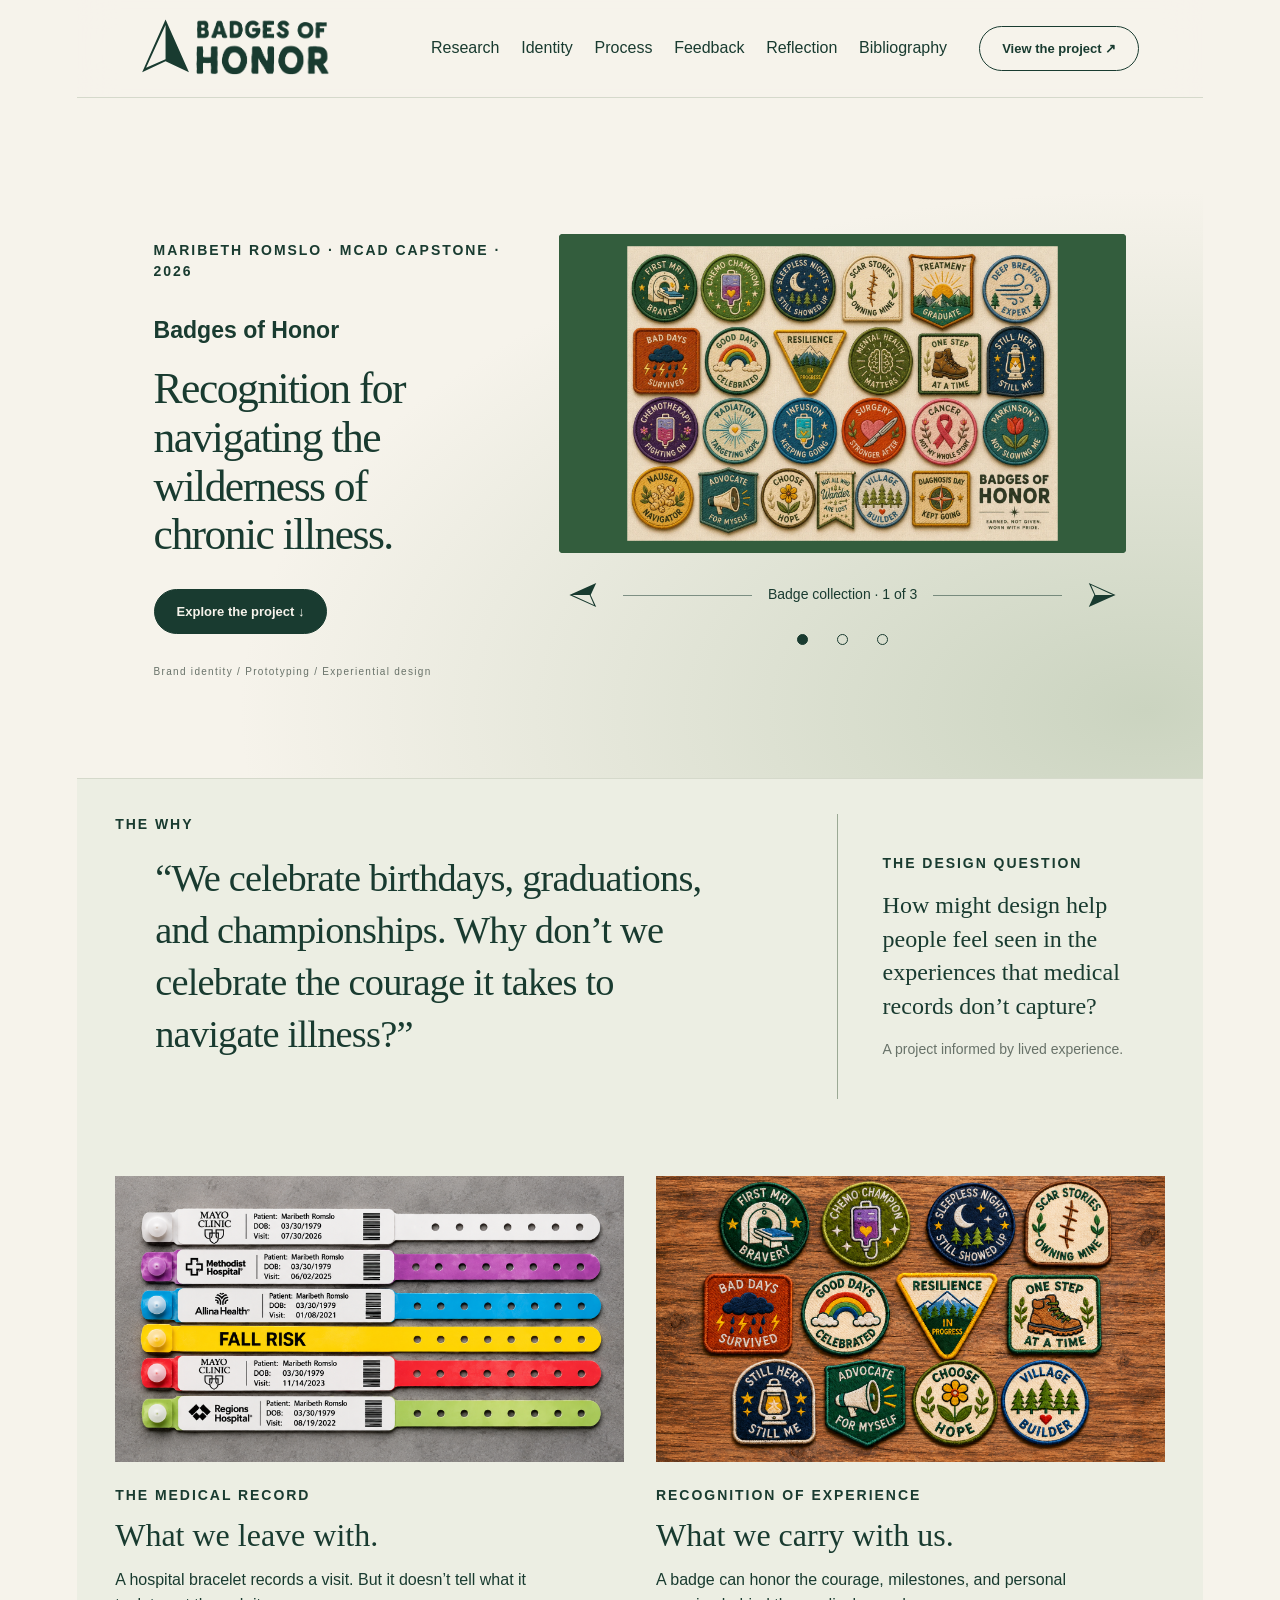
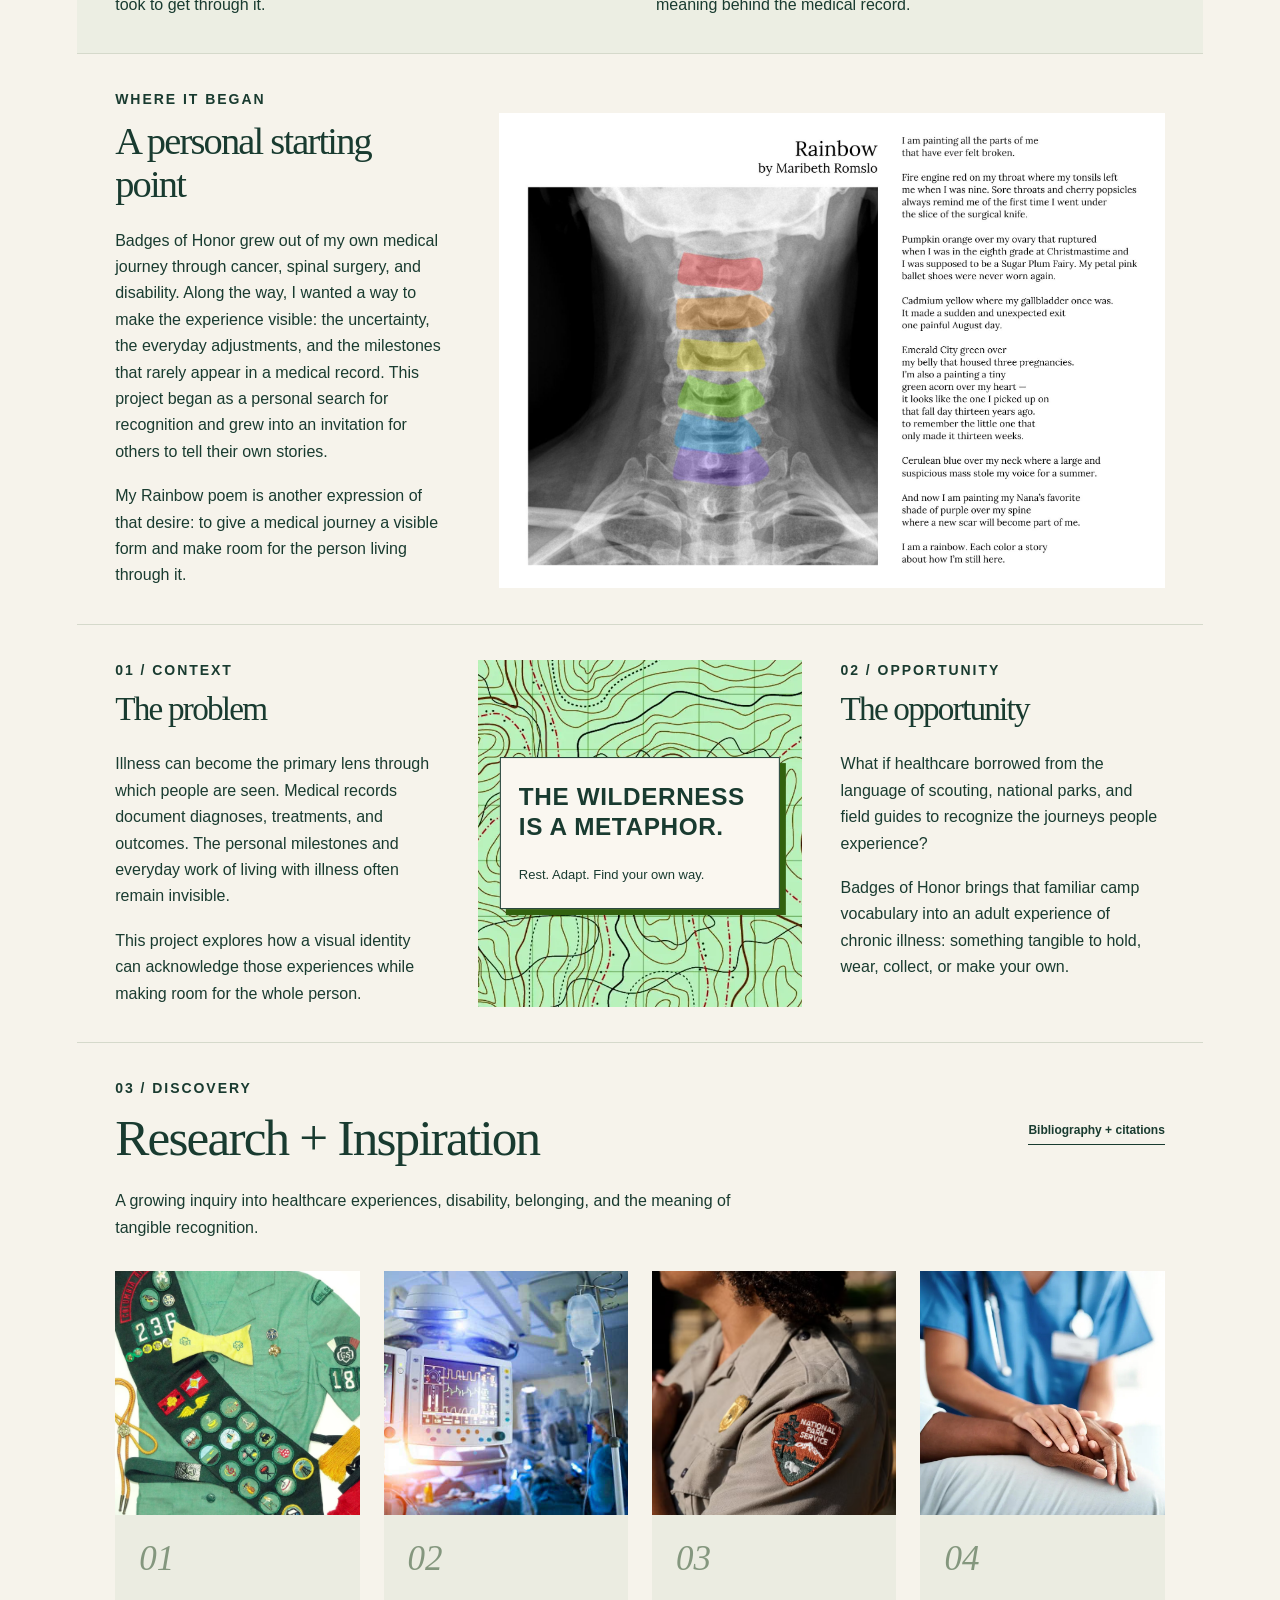
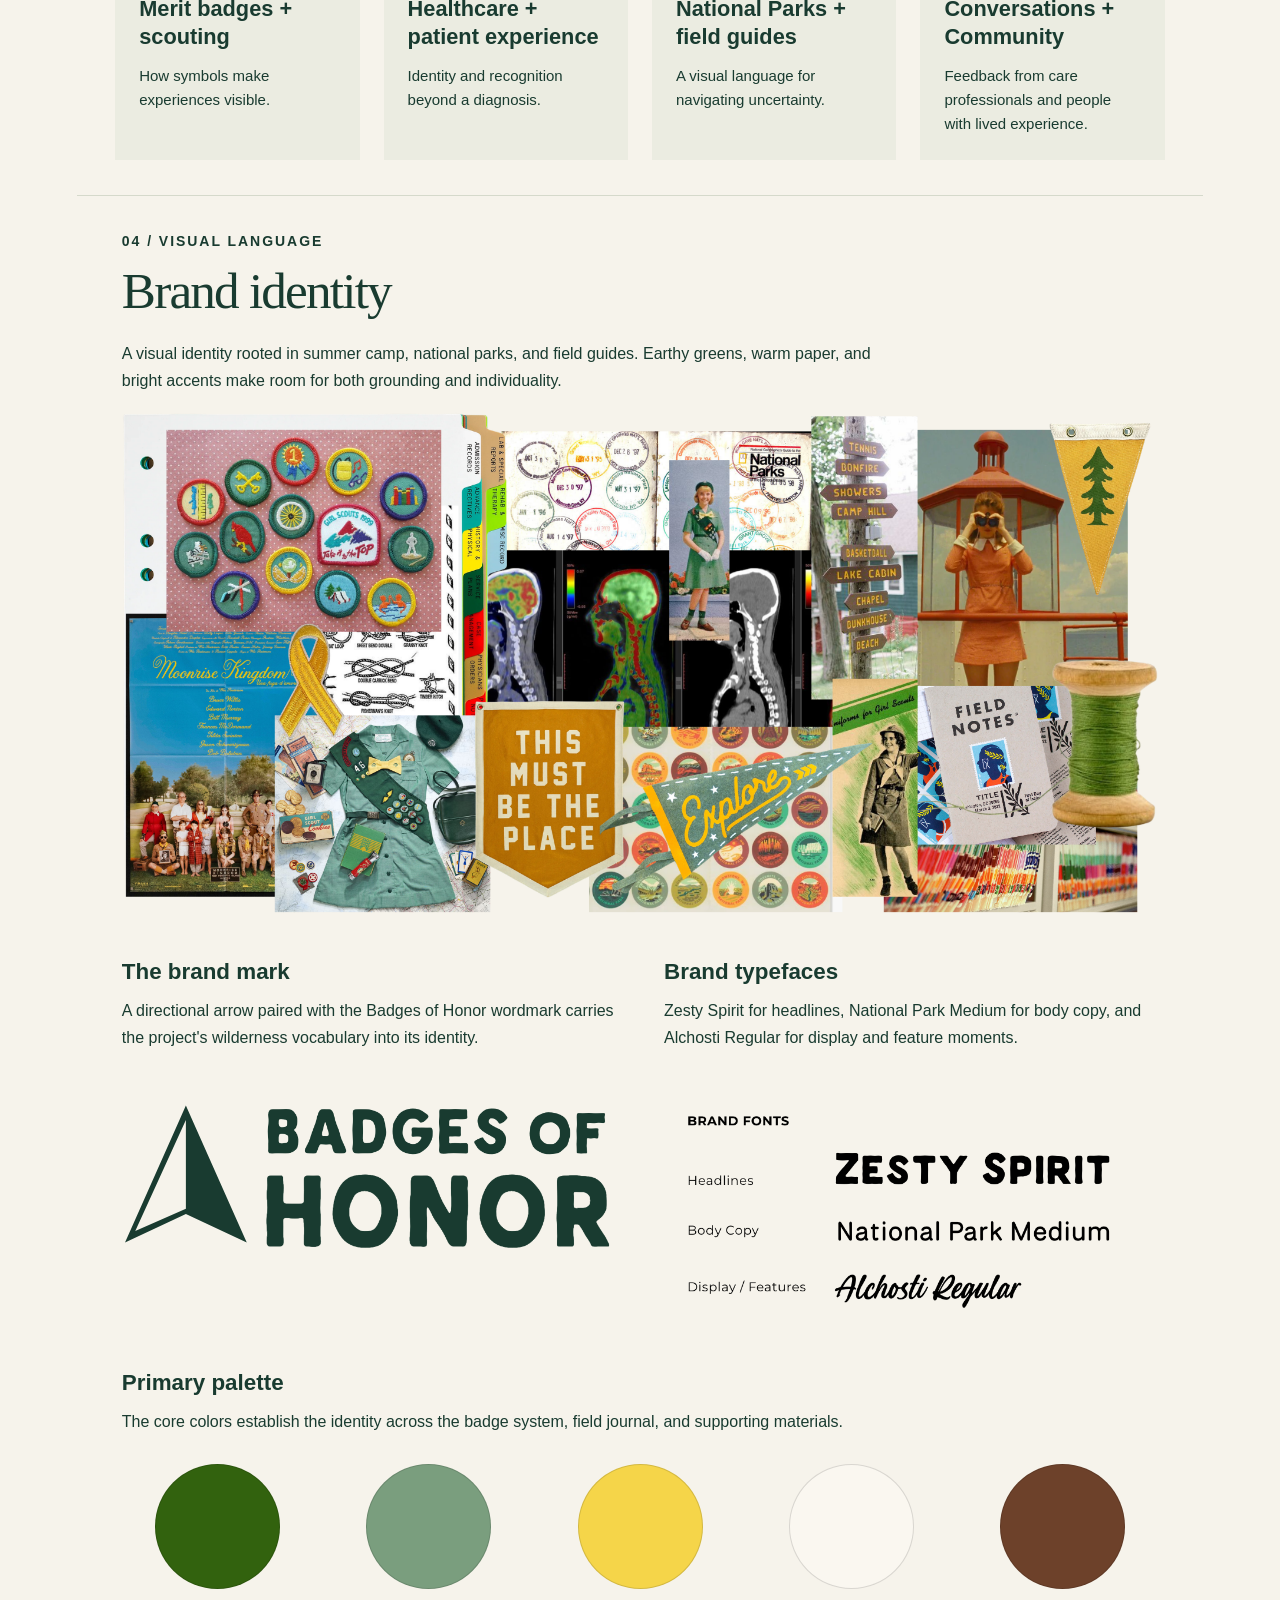
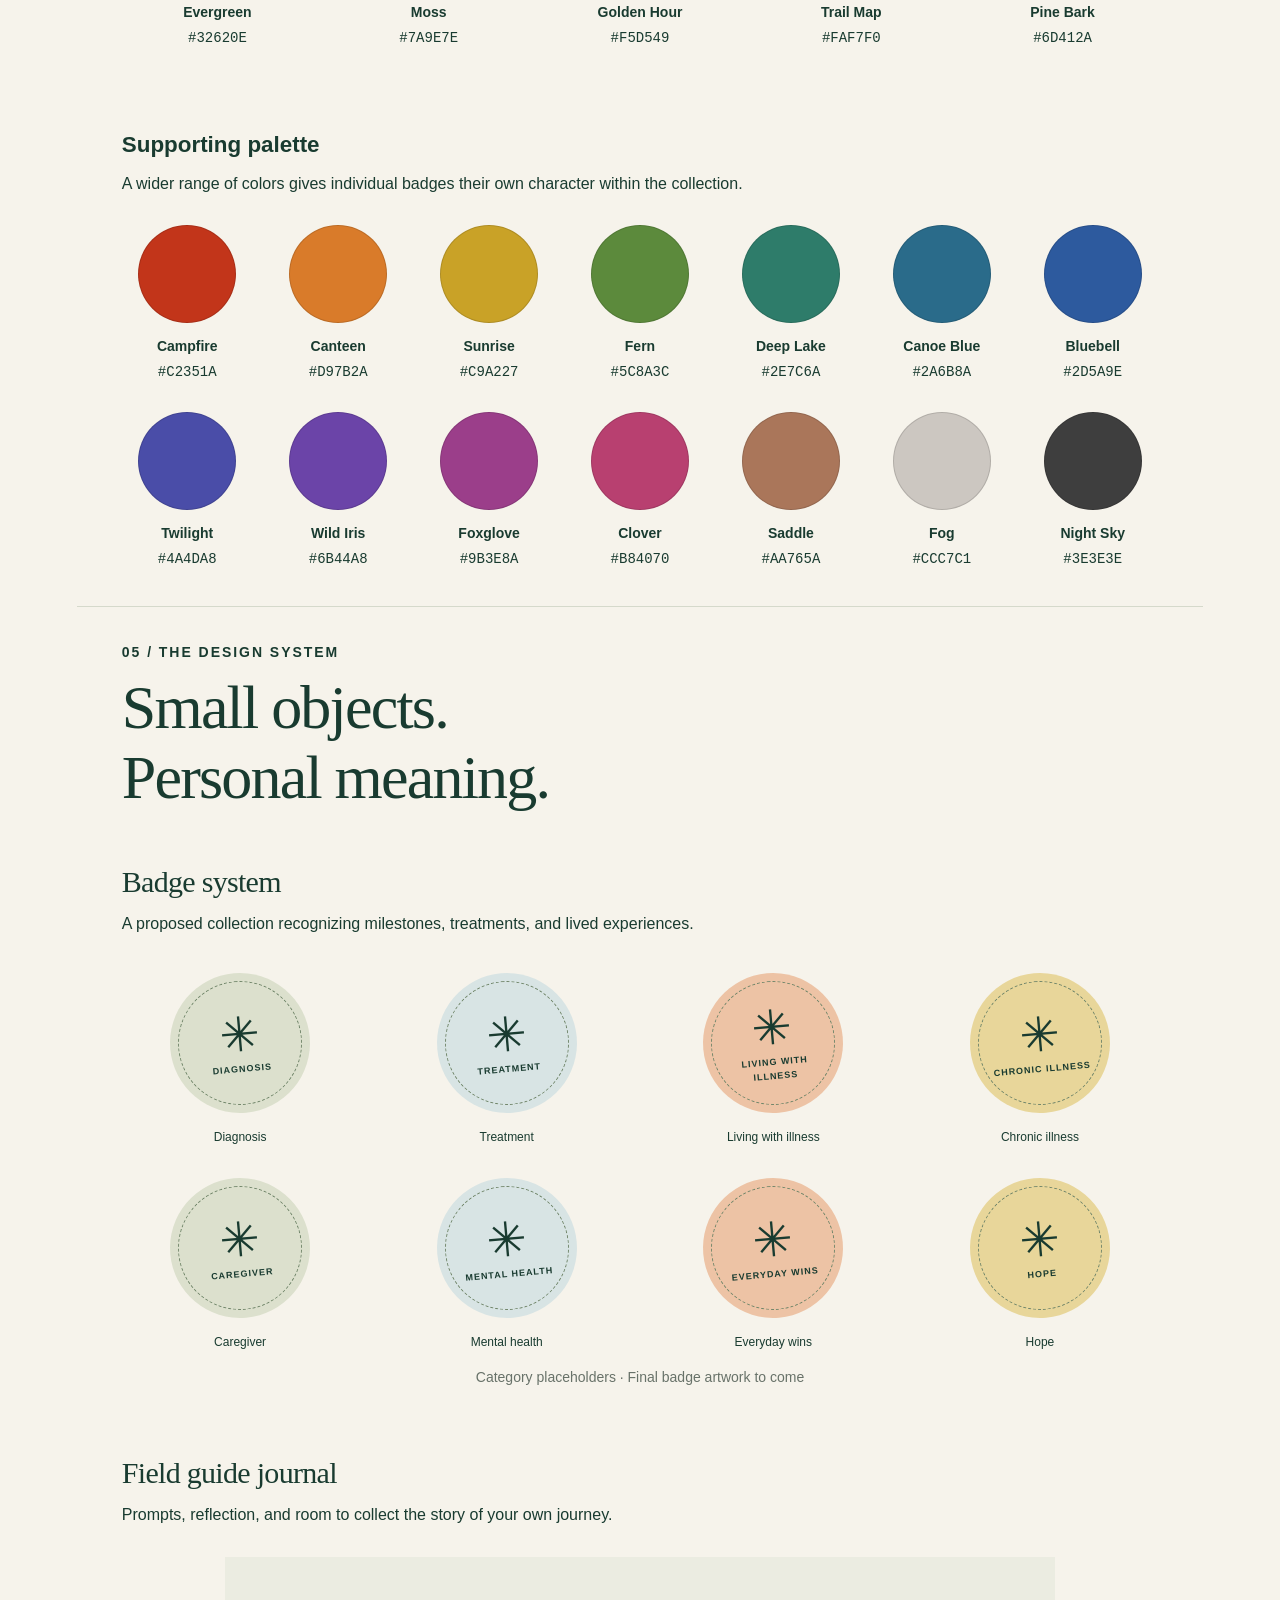
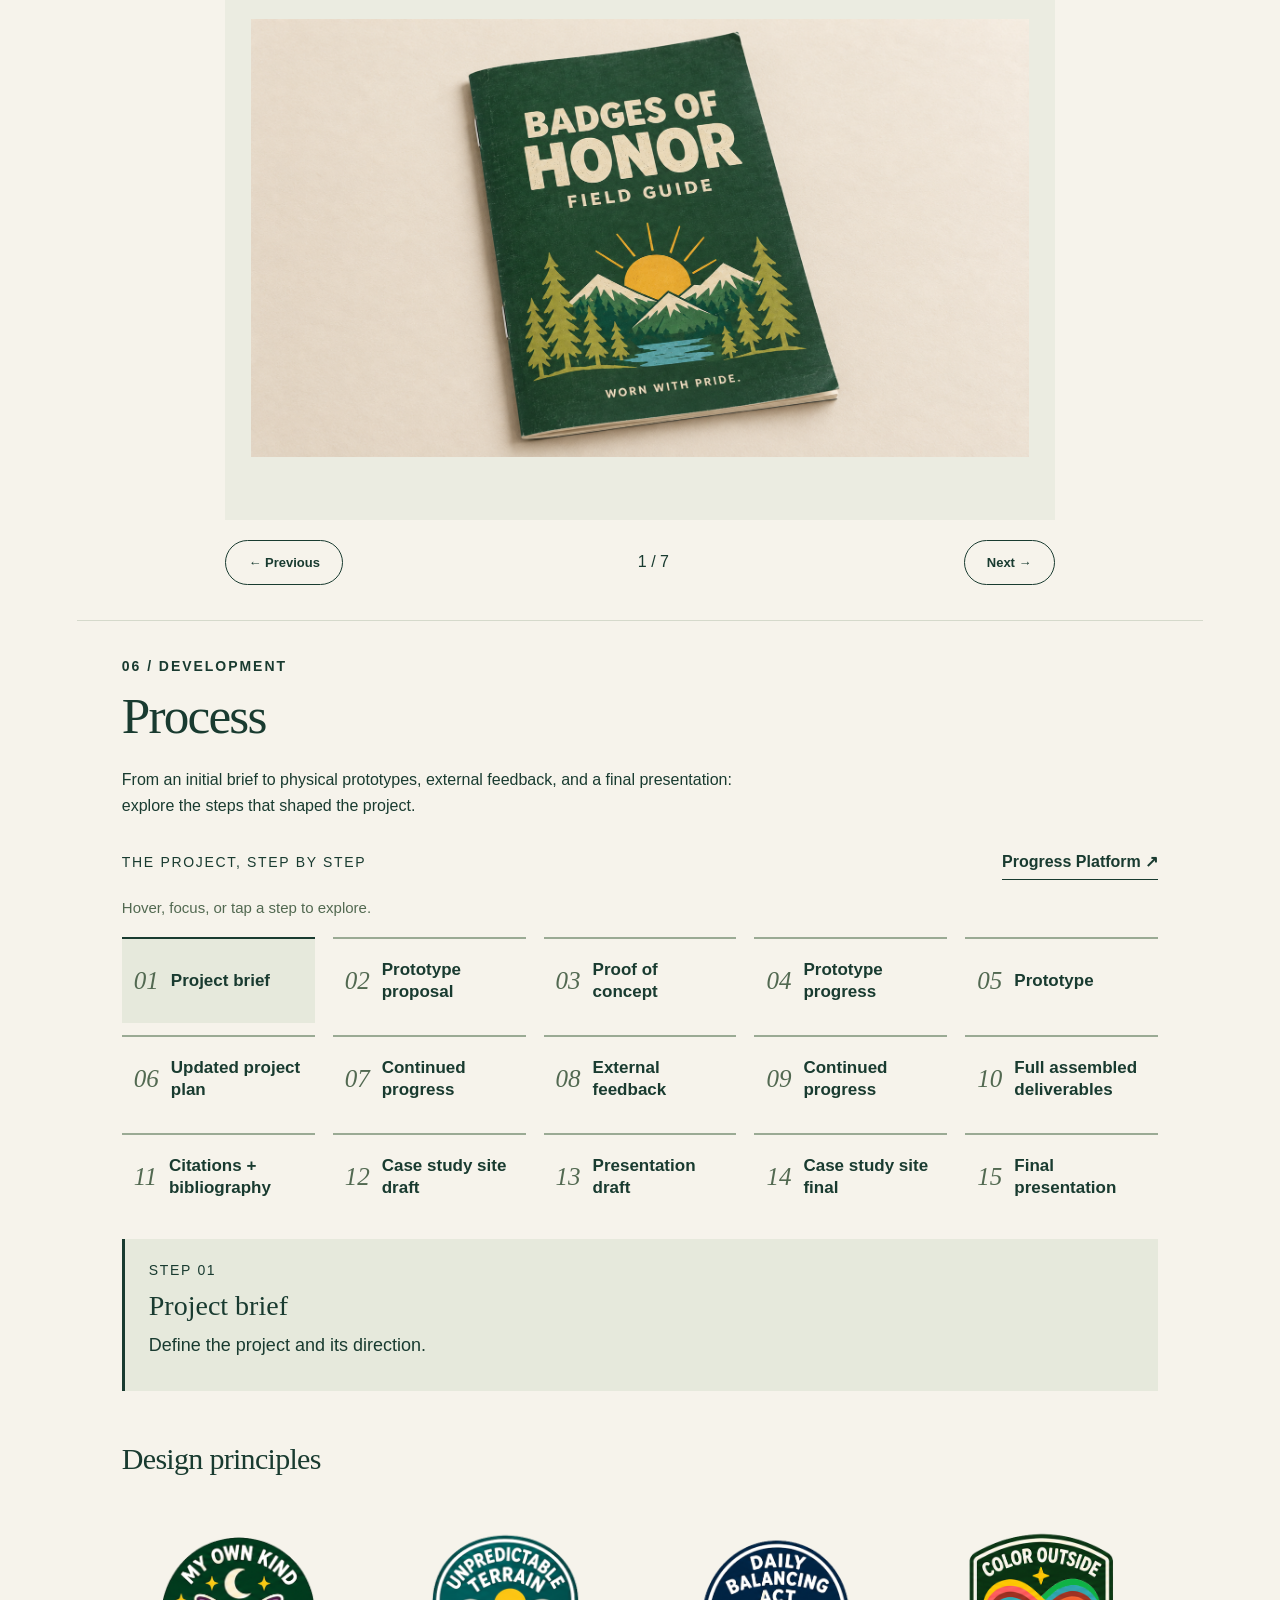
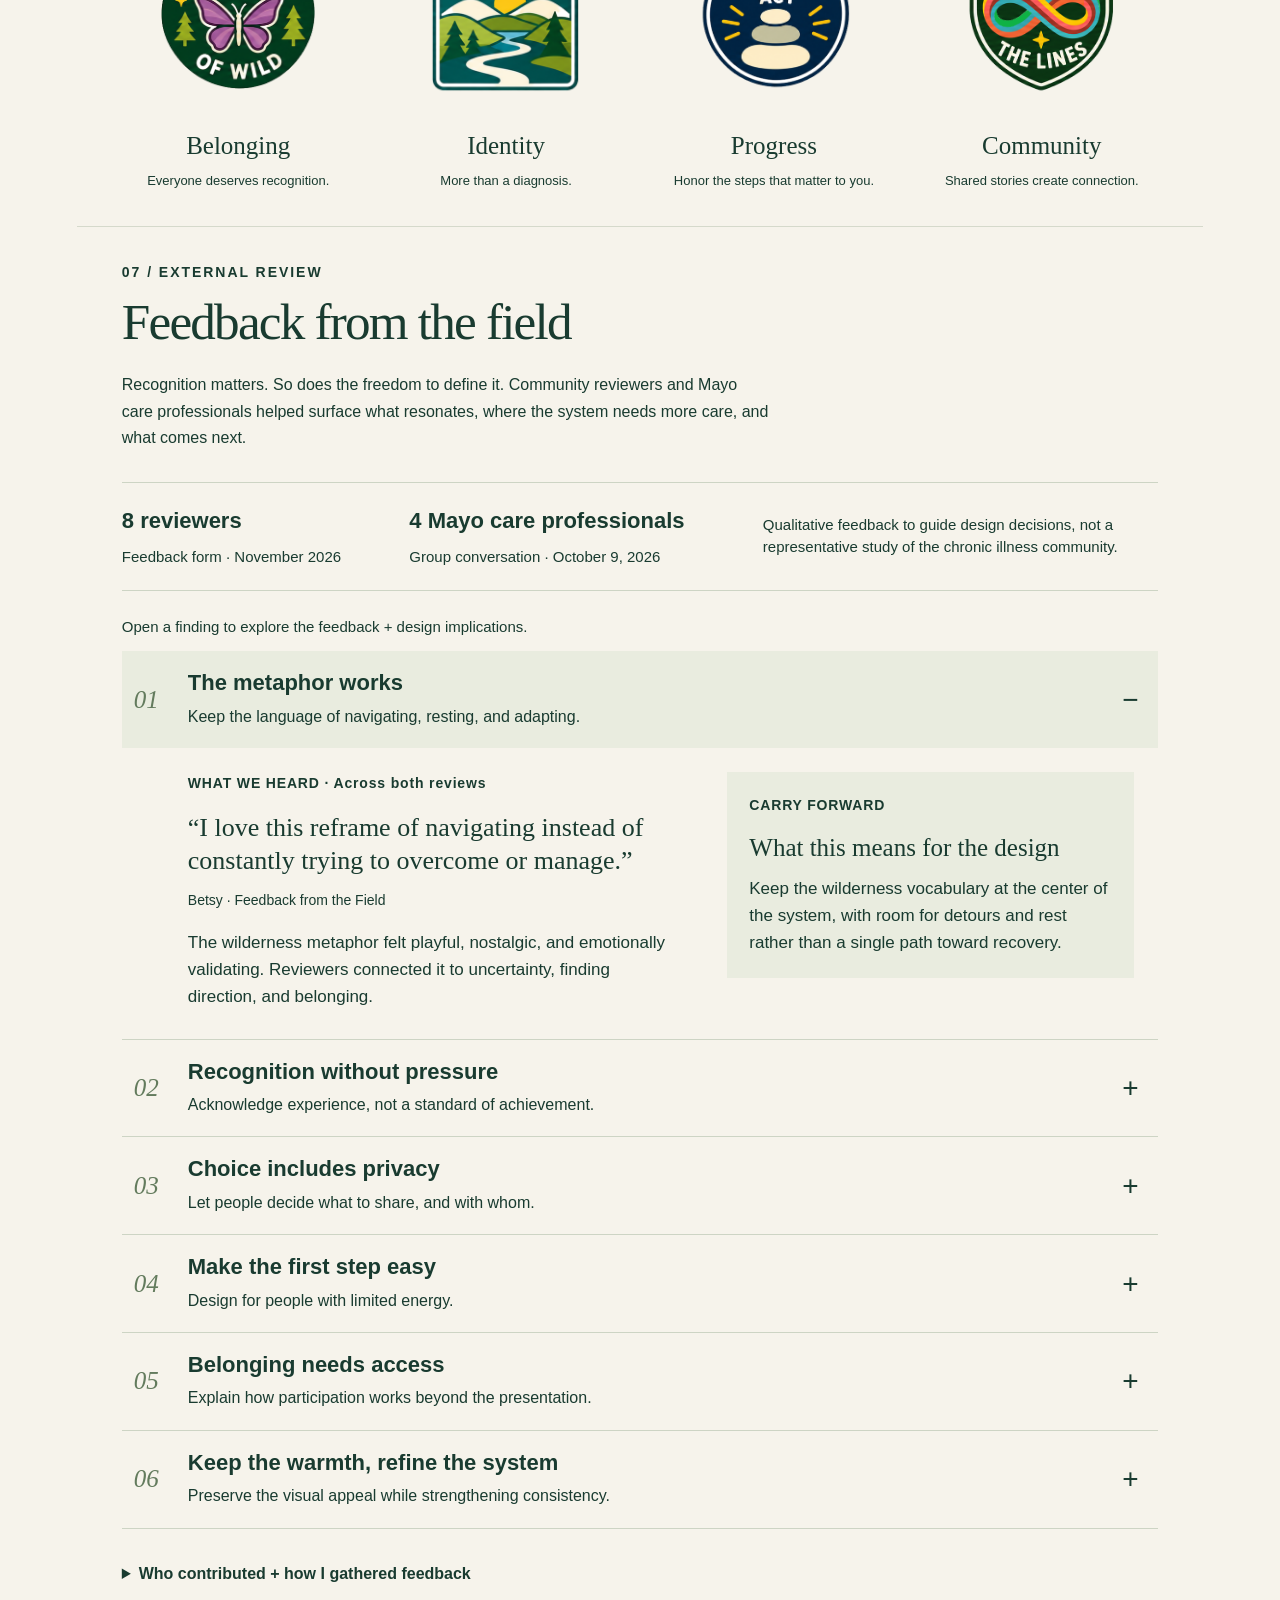
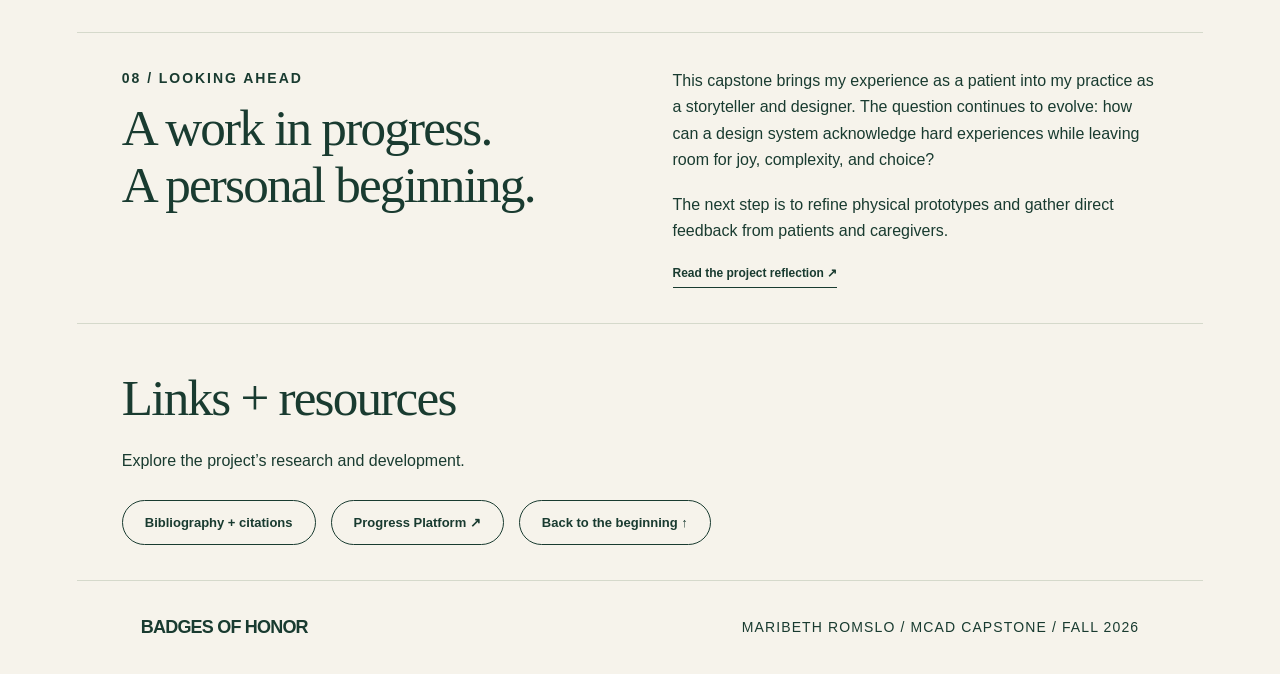
==== index.html @ 856f8402 "Add files via upload" ====
<!doctype html>
<html lang="en">
  <head>
    <meta charset="utf-8" />
    <meta name="viewport" content="width=device-width,initial-scale=1" />
    <meta
      name="description"
      content="Badges of Honor: a graphic design capstone by Maribeth Romslo exploring recognition, identity, and belonging through chronic illness."
    />
    <title>Badges of Honor · Maribeth Romslo</title>
    <link rel="stylesheet" href="style.css" />
  <style>

.context-triptych { display:grid; grid-template-columns:repeat(3,minmax(0,1fr)); align-items:start; gap:32px; }
.context-triptych > div { min-width:0; }
.context-triptych h2 { font-size:clamp(28px,2.6vw,42px); line-height:1.1; margin-bottom:24px; }
.context-triptych > div > p:not(.eyebrow) { font-size:16px; line-height:1.65; }
.context-triptych .landscape.map-panel { width:100%; min-height:430px; height:100%; box-sizing:border-box; padding:22px; }
.context-triptych .map-panel-label { padding:24px 18px; }
.context-triptych .map-panel-label > span { font-size:clamp(20px,1.9vw,28px); line-height:1.2; }
@media(max-width:650px) { .context-triptych { grid-template-columns:1fr; gap:32px; } .context-triptych .landscape.map-panel { min-height:330px; } }
</style>
<style>
/* Align this row with the comparison panels above. */
.why,
.section.context-triptych {
  box-sizing: border-box;
  width: 100%;
  max-width: none;
  margin-inline: 0;
  padding-inline: max(3vw, 24px);
}
.section.context-triptych { gap: clamp(28px, 3vw, 60px); }
@media (max-width: 650px) {
  .why, .section.context-triptych { padding-inline: 24px; }
}
</style>
<style>

/* Let the text columns determine the height of the map. */
@media (min-width: 651px) {
  .section.context-triptych { align-items: stretch; }
  .section.context-triptych .landscape.map-panel {
    min-height: 0;
    height: auto;
    align-self: stretch;
    position: relative;
    padding: 0;
  }
  .section.context-triptych .map-panel-label {
    position: absolute;
    top: 50%;
    left: 50%;
    transform: translate(-50%, -50%);
    width: calc(100% - 44px);
    max-width: 340px;
    margin: 0;
  }
}
</style>
<style>

/* Research aligns with the full-width context row inside the site margins. */
.section#research {
  box-sizing: border-box;
  width: 100%;
  max-width: none;
  margin-inline: 0;
  padding-inline: max(3vw, 24px);
}
#research .intro { max-width: 70ch; }
#research .research-grid { grid-template-columns: repeat(4,minmax(0,1fr)); gap: 24px; }
#research .research-grid article { padding: 0; min-width: 0; overflow: hidden; }
#research .research-image { display: block; width: 100%; height: auto; aspect-ratio: 1; object-fit: cover; }
#research .research-card-copy { padding: 24px; }
#research .research-card-copy h3 { font-size: clamp(19px,1.7vw,25px); line-height: 1.25; margin: 16px 0 14px; }
#research .research-card-copy p { font-size: 15px; line-height: 1.6; }
@media(max-width:950px) { #research .research-grid { grid-template-columns: repeat(2,minmax(0,1fr)); } }
@media(max-width:650px) { .section#research { padding-inline: 24px; } }
@media(max-width:480px) { #research .research-grid { grid-template-columns: 1fr; } }
</style>
<style>

/* Individual badge artwork replaces the four numbered circles. */
.principle-grid .principle-badge {
  display: block;
  width: clamp(110px, 12vw, 180px);
  height: 190px;
  max-width: 100%;
  margin: 0 auto 24px;
  object-fit: contain;
  border: 0;
  border-radius: 0;
}
@media (max-width: 650px) {
  .principle-grid .principle-badge { width: 130px; height: 150px; }
}
</style>
<style>

/* Brand identity: moodboard, wordmark and fonts, then unchanged palettes. */
#identity .identity-moodboard { margin: 36px 0 48px; }
#identity .identity-moodboard img { display:block; width:100%; height:auto; }
#identity .identity-mark-type-row { display:grid; grid-template-columns:minmax(0,1fr) minmax(0,1fr); gap:48px; align-items:start; margin-bottom:48px; }
#identity .identity-mark-column { display:flex; flex-direction:column; gap:24px; align-items:stretch; margin:0; }
#identity .identity-logo-panel { background:transparent; border:0; outline:0; box-shadow:none; padding:24px 0; }
#identity .identity-logo { border:0; outline:0; }
#identity .brand-type-section { margin:0; padding:0; }
#identity .brand-type-board { background:transparent; border:0; padding:0; margin:24px 0 0; }
#identity .brand-type-board img { display:block; width:100%; height:auto; mix-blend-mode:multiply; }
@media(max-width:750px) { #identity .identity-mark-type-row { grid-template-columns:1fr; gap:36px; } }
</style>
<style>

/* Tighter identity spacing, including the artwork's transparent margins. */
#identity > .intro { margin-bottom: 18px; }
#identity .identity-moodboard {
  position: relative;
  overflow: hidden;
  aspect-ratio: 1758 / 850;
  margin: 18px 0 28px;
}
#identity .identity-moodboard img {
  position: absolute;
  width: 109.215017%;
  max-width: none;
  height: auto;
  left: -4.83504%;
  top: -14.82353%;
}
#identity .brand-type-section { border:0; border-top:0; padding-top:0; }
#identity .brand-type-section::before { display:none; }
.eyebrow { font-size:14px !important; line-height:1.5; letter-spacing:.14em; }
.tiny, .small, .caption, figcaption, .hero-meta, .hero-note {
  font-size:14px;
  line-height:1.5;
}
.why-comparison figcaption .eyebrow { font-size:14px !important; }
.brand-palette code { font-size:14px; }
@media(max-width:650px) {
  .eyebrow { font-size:13px !important; }
  .tiny, .small, .caption, figcaption, .hero-meta, .hero-note { font-size:13px; }
  #identity .identity-moodboard { margin:16px 0 24px; }
}
</style>
<style>
#identity .brand-palette-section { border:0; border-top:0; }
#identity .identity-moodboard { margin-bottom:44px; }
.journal-flip-gallery { margin-top:28px; }
.journal-pages { background:#ebece1; padding:clamp(12px,2vw,28px); }
.journal-page { margin:0; }
.journal-page[hidden] { display:none; }
.journal-page img { display:block; width:100%; height:clamp(280px,50vw,680px); object-fit:contain; }
.journal-page figcaption { text-align:center; margin-top:16px; font-size:16px; }
.journal-page-controls { display:flex; align-items:center; justify-content:space-between; gap:16px; margin-top:20px; }
.journal-status { font-size:16px; }
</style>
<style>
/* Reduce the gap between the identity row and the palettes. */
#identity .identity-mark-type-row { margin-bottom:20px; }
#identity .identity-mark-type-row + .brand-palette-section { margin-top:0; padding-top:0; }
/* Inside front cover on the left, ownership page on the right. */
.journal-opening-spread {
  display:grid;
  grid-template-columns:repeat(2,minmax(0,1fr));
  width:min(100%,900px);
  margin-inline:auto;
  align-items:stretch;
  box-shadow:0 5px 18px #193b3020;
}
.journal-inside-cover { background:#193b30; box-shadow:inset -8px 0 14px #00000018; }
.journal-page .journal-opening-spread > img { width:100%; height:auto; max-height:680px; object-fit:contain; background:#faf7f0; }
@media(max-width:650px) {
 .journal-page .journal-opening-spread > img { max-height:none; }
}
</style>
<style>
footer { display:flex; justify-content:space-between; align-items:center; gap:24px; font-size:15px; }
footer .brand { font-size:18px; }
footer > p { margin:0 0 0 auto; text-align:right; font-size:14px; line-height:1.6; letter-spacing:.08em; }
@media(max-width:650px) { footer { flex-wrap:wrap; } footer > p { font-size:13px; } }
</style>
<style>
#section-01 { scroll-margin-top:120px; }
.project-origin { max-width:none; width:100%; padding-inline:max(3vw,24px); display:grid; grid-template-columns:1fr 1fr; gap:48px; align-items:start; }
.project-origin h2 { font-size:clamp(30px,3vw,46px); }
.rainbow-poem h3 { margin-bottom:16px; }
.rainbow-graphic-placeholder { padding:48px 24px; margin-top:24px; border:1px dashed #7a9e7e; color:#687269; text-align:center; font-size:16px; }
.process-principles { margin-top:48px; }
.process-principles .subhead { margin-bottom:28px; }
@media(max-width:750px) { .project-origin { grid-template-columns:1fr; gap:28px; } }
</style>
<style>.rainbow-poem-graphic { display:block; width:100%; height:auto; margin-top:24px; }</style>
<style>
/* Rainbow poem spans the full origin section. */
.section.project-origin { display:block; }
.project-origin > div:first-child { max-width:80ch; margin-bottom:28px; }
.project-origin .rainbow-poem { width:100%; }
.project-origin .rainbow-poem > p { max-width:80ch; }
.project-origin .rainbow-poem-graphic { width:100%; max-width:none; height:auto; display:block; margin-top:24px; }
</style>
<style>
/* Origin: one-third copy and two-thirds poem graphic. */
.section.project-origin {
  display:grid;
  grid-template-columns:minmax(0,1fr) minmax(0,2fr);
  gap:clamp(28px,4vw,64px);
  align-items:start;
}
.project-origin > div:first-child { max-width:none; margin-bottom:0; }
.project-origin .rainbow-poem { min-width:0; }
.project-origin .rainbow-poem-graphic { width:100%; height:auto; }
@media(max-width:750px) {
  .section.project-origin { grid-template-columns:1fr; }
}
</style>
<style>
/* Halve vertical breathing room around section dividers. */
main > .section { padding-top:35px; padding-bottom:35px; }
main > .why { padding-top:35px; padding-bottom:35px; }
@media(max-width:950px) {
 main > .section { padding-top:27.5px; padding-bottom:27.5px; }
}
@media(max-width:650px) {
 main > .section { padding-top:21.5px; padding-bottom:21.5px; }
 main > .why { padding-top:20px; padding-bottom:20px; }
}
</style>
<style>
/* Field journal gallery at 80% of its previous size. */
.journal-flip-gallery { width:80%; margin-left:auto; margin-right:auto; }
.journal-page img { height:clamp(224px,40vw,544px); }
.journal-opening-spread { max-width:720px; }
.journal-page .journal-opening-spread > img { max-height:544px; }
@media(max-width:650px) {
 .journal-page .journal-opening-spread > img { max-height:none; }
}
</style>
<style>
/* Compact process overview with one stable detail panel. */
.timeline-key { display:flex; justify-content:space-between; align-items:baseline; flex-wrap:wrap; gap:12px 24px; margin:24px 0 16px; }
.timeline-key > p { font-size:14px; letter-spacing:.12em; margin:0; }
.timeline-key a { font-size:16px; }
.compact-process { margin-bottom:40px; }
.timeline-help { font-size:15px; margin:0 0 16px; color:#526951; }
.development-timeline { display:grid; grid-template-columns:repeat(5,minmax(0,1fr)); gap:12px 18px; list-style:none; padding:0; margin:0 0 20px; }
.development-timeline li { min-width:0; }
.timeline-step { display:flex; align-items:center; gap:12px; width:100%; min-height:86px; padding:14px 12px; text-align:left; border:0; border-top:2px solid #9aaa94; background:transparent; color:#193b30; font:inherit; cursor:pointer; border-radius:0; }
.timeline-step:hover,.timeline-step[aria-pressed="true"] { background:#e6e9dc; border-top-color:#193b30; }
.timeline-step:focus-visible { outline:2px solid #193b30; outline-offset:3px; }
.step-number { flex-shrink:0; font:italic 25px Georgia,serif; color:#526951; }
.step-title { font-size:17px; line-height:1.3; font-weight:bold; }
.process-step-detail { padding:20px 24px; background:#e6e9dc; border-left:3px solid #193b30; min-height:152px; box-sizing:border-box; }
.process-step-detail .detail-kicker { font-size:14px; letter-spacing:.12em; margin:0 0 8px; }
.process-step-detail h3 { font:normal 28px/1.15 Georgia,serif; margin:0 0 10px; }
.process-step-detail .detail-copy { font-size:18px; line-height:1.5; margin:0; max-width:85ch; }
@media(max-width:950px) { .development-timeline { grid-template-columns:repeat(3,minmax(0,1fr)); } }
@media(max-width:550px) {
 .development-timeline { grid-template-columns:repeat(2,minmax(0,1fr)); gap:8px 12px; }
 .timeline-step { min-height:78px; padding:10px 8px; gap:8px; }
 .step-title { font-size:15px; }
 .step-number { font-size:22px; }
 .process-step-detail { padding:18px; }
 .process-step-detail .detail-copy { font-size:17px; }
}
</style>
<style>
/* Feedback connects the evidence to practical design priorities. */
.feedback-context { display:grid; grid-template-columns:1fr 1.25fr 1.5fr; gap:24px; margin:24px 0; padding:20px 0; border-top:1px solid #cdd4c4; border-bottom:1px solid #cdd4c4; }
.feedback-context p { margin:0; }
.feedback-context strong { display:block; font-size:22px; }
.feedback-context span { display:block; font-size:15px; margin-top:6px; }
.feedback-context .feedback-scope { font-size:15px; line-height:1.5; align-self:center; }
.feedback-instruction { font-size:15px; margin:0 0 12px; }
.feedback-finding { border-bottom:1px solid #cdd4c4; }
.feedback-finding > summary { display:grid; grid-template-columns:36px 1fr 24px; align-items:center; gap:18px; padding:18px 12px; cursor:pointer; list-style:none; }
.feedback-finding > summary::-webkit-details-marker { display:none; }
.feedback-finding > summary:hover,.feedback-finding[open] > summary { background:#e9ecdf; }
.feedback-finding > summary:focus-visible,.feedback-reviewers > summary:focus-visible { outline:2px solid #193b30; outline-offset:3px; }
.finding-number { font:italic 25px Georgia,serif; color:#637b5d; }
.feedback-finding summary strong { font-size:22px; line-height:1.25; }
.finding-teaser { display:block; font-size:16px; margin-top:5px; }
.finding-toggle::before { content:'+'; font-size:28px; }
.feedback-finding[open] .finding-toggle::before { content:'−'; }
.finding-content { display:grid; grid-template-columns:1.2fr 1fr; gap:clamp(24px,4vw,64px); padding:24px 24px 28px 66px; }
.finding-content p { font-size:17px; line-height:1.6; }
.finding-content .finding-label { font-size:14px; font-weight:bold; letter-spacing:.06em; margin:0 0 16px; }
.finding-quote { margin:0 0 18px; padding:0; border:0; }
.finding-quote blockquote { font:normal 26px/1.3 Georgia,serif; margin:0 0 12px; }
.finding-quote figcaption { font-size:14px; }
.finding-response { background:#e9ecdf; padding:22px; align-self:start; }
.finding-response h3 { font:normal 25px/1.2 Georgia,serif; margin:0 0 12px; }
.finding-response p:last-child { margin-bottom:0; }
.feedback-reviewers { margin-top:22px; font-size:16px; }
.feedback-reviewers > summary { cursor:pointer; font-weight:bold; padding:10px 0; }
.feedback-reviewers > div { max-width:90ch; padding:10px 0; }
.feedback-reviewers li { margin-bottom:10px; }
@media(max-width:750px) {
 .feedback-context { grid-template-columns:1fr 1fr; gap:18px; }
 .feedback-context .feedback-scope { grid-column:1/-1; }
 .finding-content { grid-template-columns:1fr; padding:20px 12px; gap:18px; }
 .feedback-finding > summary { gap:10px; grid-template-columns:28px 1fr 20px; padding:16px 6px; }
 .feedback-finding summary strong { font-size:20px; }
 .finding-teaser { font-size:15px; }
 .feedback-context strong { font-size:20px; }
}
</style>
</head>
  <body>
    <a class="skip" href="#overview">Skip to content</a>
    <header>
      <a class="brand" href="#" aria-label="Badges of Honor home"><svg xmlns="http://www.w3.org/2000/svg" xmlns:xlink="http://www.w3.org/1999/xlink" viewBox="0 0 820 270" class="brand-logo" width="190" height="63" style="display:block;width:190px;max-width:100%;height:auto;max-height:64px;object-fit:contain" role="img" aria-labelledby="title"><title id="title">Badges of Honor</title><defs><filter id="ink" color-interpolation-filters="sRGB"><feColorMatrix type="matrix" values="0 0 0 0 .098 0 0 0 0 .231 0 0 0 0 .188 -1 0 0 0 1"/></filter></defs><g fill="#193b30"><path fill-rule="evenodd" d="M106 10 207 237 106 190 5 237Z M106 34 22 218 106 181Z"/></g><svg x="235" y="10" width="580" height="240" viewBox="65 85 620 255"><image width="730" height="392" xlink:href="[data-uri]" filter="url(#ink)"/></svg></svg></a>
      <nav id="nav" aria-label="Main navigation"><a href="#research">Research</a
        ><a href="#identity">Identity</a><a href="#process">Process</a
        ><a href="#feedback">Feedback</a><a href="#reflection">Reflection</a>
        <a href="bibliography.html">Bibliography</a>
      </nav>
      <a class="button nav-cta" href="#section-01">View the project ↗</a>
    </header>
    <main>
      <section class="hero" id="overview">
        <div class="hero-copy">
          <p class="eyebrow">MARIBETH ROMSLO · MCAD CAPSTONE · 2026</p>
          <p class="hero-project-name">Badges of Honor</p>
          <h1 class="hero-statement">Recognition for navigating the wilderness of<br class="hero-line-break" /> chronic illness.</h1>
          <a class="button dark" href="#section-01">Explore the project ↓</a>
          <div class="meta">Brand identity / Prototyping / Experiential design</div>
        </div>
        <div class="hero-carousel" role="region" aria-roledescription="carousel" aria-label="Badges of Honor project highlights" tabindex="0">
          <div class="carousel-stage">
            <figure class="carousel-slide" role="group" aria-roledescription="slide" aria-label="1 of 3: Badge collection"><img src="assets/carousel-01.png" width="1920" height="1080" alt="Collection of embroidered badge concepts celebrating medical milestones and lived experiences" fetchpriority="high" /></figure>
            <figure class="carousel-slide" role="group" aria-roledescription="slide" aria-label="2 of 3: Field guide journal" hidden><img src="assets/carousel-02.png" width="1920" height="1080" alt="Badges of Honor field guide cover and getting to know me journal spread" loading="lazy" /></figure>
            <figure class="carousel-slide" role="group" aria-roledescription="slide" aria-label="3 of 3: Companion website" hidden><img src="assets/carousel-03.png" width="1920" height="1080" alt="Badges of Honor companion shop website concept with patch-ready clothing and accessories" loading="lazy" /></figure>
          </div>
          <div class="carousel-controls carousel-arrow-controls">
<button type="button" class="carousel-prev" aria-label="Previous image"><svg viewBox="0 0 220 250" aria-hidden="true" focusable="false"><path fill="currentColor" fill-rule="evenodd" d="M110 10 211 237 110 190 9 237Z M110 34 26 218 110 181Z"/></svg></button>
<span class="carousel-rule" aria-hidden="true"></span>
<p class="carousel-caption" aria-live="polite" aria-atomic="true">Badge collection · 1 of 3</p>
<span class="carousel-rule" aria-hidden="true"></span>
<button type="button" class="carousel-next" aria-label="Next image"><svg viewBox="0 0 220 250" aria-hidden="true" focusable="false"><path fill="currentColor" fill-rule="evenodd" d="M110 10 211 237 110 190 9 237Z M110 34 26 218 110 181Z"/></svg></button>
</div><div class="carousel-dots" aria-label="Choose image">
              <button type="button" data-slide="0" aria-label="Show badge collection" aria-current="true"></button>
              <button type="button" data-slide="1" aria-label="Show field guide journal" aria-current="false"></button>
              <button type="button" data-slide="2" aria-label="Show companion website" aria-current="false"></button>
            </div>
        </div>
      </section>
      <section id="why" class="why">
        <div>
          <p class="eyebrow">THE WHY</p>
          <blockquote>
            “We celebrate birthdays, graduations, and championships. Why don’t
            we celebrate the courage it takes to navigate illness?”
          </blockquote>
        </div>
        <aside>
          <p class="eyebrow">THE DESIGN QUESTION</p>
          <p>
            How might design help people feel seen in the experiences that
            medical records don’t capture?
          </p>
          <span class="small">A project informed by lived experience.</span>
        </aside>
      
        <div class="why-comparison" aria-label="Hospital wristbands and personal recognition">
          <figure>
            <img src="assets/hospital-wristbands.png" width="1672" height="941" loading="lazy" alt="A collection of colorful hospital identification wristbands arranged on a gray surface" />
            <figcaption><span class="eyebrow">THE MEDICAL RECORD</span><h3>What we leave with.</h3><p>A hospital bracelet records a visit. But it doesn’t tell what it took to get through it.</p></figcaption>
          </figure>
          <figure>
            <img src="assets/recognition-patches.png" width="1672" height="941" loading="lazy" alt="Badges of Honor patch designs recognizing experiences including first MRI bravery, sleepless nights, scar stories, and everyday wins" />
            <figcaption><span class="eyebrow">RECOGNITION OF EXPERIENCE</span><h3>What we carry with us.</h3><p>A badge can honor the courage, milestones, and personal meaning behind the medical record.</p></figcaption>
          </figure>
        </div>
      </section>
      <section class="section project-origin" id="personal-journey">
        <div>
          <p class="eyebrow">WHERE IT BEGAN</p>
          <h2>A personal starting point</h2>
          <p>Badges of Honor grew out of my own medical journey through cancer, spinal surgery, and disability. Along the way, I wanted a way to make the experience visible: the uncertainty, the everyday adjustments, and the milestones that rarely appear in a medical record. This project began as a personal search for recognition and grew into an invitation for others to tell their own stories.</p>
          <p>My Rainbow poem is another expression of that desire: to give a medical journey a visible form and make room for the person living through it.</p>
        </div>
        <div class="rainbow-poem">
          <img class="rainbow-poem-graphic" src="assets/RainbowPoem.jpg" alt="Rainbow, a poem by Maribeth Romslo reflecting on her medical journey" loading="lazy" />
        </div>
      </section>
      <section class="section context-triptych" id="section-01" aria-label="The problem and opportunity">
        <div>
          <p class="eyebrow">01 / CONTEXT</p>
          <h2>The problem</h2>
          <p>
            Illness can become the primary lens through which people are seen.
            Medical records document diagnoses, treatments, and outcomes. The
            personal milestones and everyday work of living with illness often
            remain invisible.
          </p>
          <p>
            This project explores how a visual identity can acknowledge those
            experiences while making room for the whole person.
          </p>
        </div>
        <div class="landscape map-panel">
          <div class="map-panel-label">
            <span>THE WILDERNESS<br />IS A METAPHOR.</span>
            <p>Rest. Adapt. Find your own way.</p>
          </div>
        </div>
        <div>
          <p class="eyebrow">02 / OPPORTUNITY</p>
          <h2>The opportunity</h2>
          <p>
            What if healthcare borrowed from the language of scouting, national
            parks, and field guides to recognize the journeys people experience?
          </p>
          <p>
            Badges of Honor brings that familiar camp vocabulary into an adult
            experience of chronic illness: something tangible to hold, wear,
            collect, or make your own.
          </p>
        </div>
      </section>
      <section class="section" id="research">
        <div class="section-head">
          <div>
            <p class="eyebrow">03 / DISCOVERY</p>
            <h2>Research + Inspiration</h2>
          </div>
          <a class="text-link" href="bibliography.html"
            >Bibliography + citations</a
          >
        </div>
        <p class="intro">
          A growing inquiry into healthcare experiences, disability, belonging,
          and the meaning of tangible recognition.
        </p>
        <div class="research-grid">
          <article>
            <img class="research-image" src="assets/research-scouting.png" alt="Girl Scout uniform and sash covered in merit badges." loading="lazy" />
            <div class="research-card-copy">
              <span class="number">01</span>
              <h3>Merit badges + scouting</h3>
              <p>How symbols make experiences visible.</p>
            </div>
          </article>
          <article>
            <img class="research-image" src="assets/research-healthcare.jpg" alt="Hospital monitoring equipment and an IV bag." loading="lazy" />
            <div class="research-card-copy">
              <span class="number">02</span>
              <h3>Healthcare + patient experience</h3>
              <p>Identity and recognition beyond a diagnosis.</p>
            </div>
          </article>
          <article>
            <img class="research-image" src="assets/research-national-parks.png" alt="National Park Service arrowhead patch on a ranger’s uniform." loading="lazy" />
            <div class="research-card-copy">
              <span class="number">03</span>
              <h3>National Parks + field guides</h3>
              <p>A visual language for navigating uncertainty.</p>
            </div>
          </article>
          <article>
            <img class="research-image" src="assets/research-community.jpg" alt="A healthcare professional resting a hand on a patient’s hand." loading="lazy" />
            <div class="research-card-copy">
              <span class="number">04</span>
              <h3>Conversations + Community</h3>
              <p>Feedback from care professionals and people with lived experience.</p>
            </div>
          </article>
        </div>
      </section>

      <section class="section brand-identity" id="identity">
<p class="eyebrow">04 / VISUAL LANGUAGE</p>
<h2>Brand identity</h2>
<p class="intro">A visual identity rooted in summer camp, national parks, and field guides. Earthy greens, warm paper, and bright accents make room for both grounding and individuality.</p>
<figure class="identity-moodboard"><img src="assets/BadgesOfHonor_Moodboard.png" alt="Badges of Honor moodboard combining scouting badges, national park stamps, medical records, field notes, and summer camp imagery." loading="lazy" /></figure>
<div class="identity-mark-type-row"><div class="identity-lockup identity-mark-column"><div><h3>The brand mark</h3><p>A directional arrow paired with the Badges of Honor wordmark carries the project's wilderness vocabulary into its identity.</p></div><div class="identity-logo-panel"><svg xmlns="http://www.w3.org/2000/svg" xmlns:xlink="http://www.w3.org/1999/xlink" viewBox="0 0 820 270" class="identity-logo" width="190" height="63" style="display:block;width:100%;max-width:100%;height:auto;max-height:180px;object-fit:contain" role="img" aria-labelledby="identity-logo-title"><title id="identity-logo-title">Badges of Honor</title><defs><filter id="identity-ink" color-interpolation-filters="sRGB"><feColorMatrix type="matrix" values="0 0 0 0 .098 0 0 0 0 .231 0 0 0 0 .188 -1 0 0 0 1"/></filter></defs><g fill="#193b30"><path fill-rule="evenodd" d="M106 10 207 237 106 190 5 237Z M106 34 22 218 106 181Z"/></g><svg x="235" y="10" width="580" height="240" viewBox="65 85 620 255"><image width="730" height="392" xlink:href="[data-uri]" filter="url(#identity-ink)"/></svg></svg></div></div>
<div class="brand-type-section"><h3>Brand typefaces</h3><p>Zesty Spirit for headlines, National Park Medium for body copy, and Alchosti Regular for display and feature moments.</p><figure class="brand-type-board"><img src="assets/brand-typefaces.png" alt="Brand font specimens: Headlines, Zesty Spirit; Body Copy, National Park Medium; Display and Features, Alchosti Regular." width="854" height="472" loading="lazy" /></figure></div>
</div>
<div class="brand-palette-section"><h3>Primary palette</h3><p>The core colors establish the identity across the badge system, field journal, and supporting materials.</p><ul class="brand-palette primary-palette"><li><span class="color-chip" style="background:#32620E" aria-hidden="true"></span><strong>Evergreen</strong><code>#32620E</code></li><li><span class="color-chip" style="background:#7A9E7E" aria-hidden="true"></span><strong>Moss</strong><code>#7A9E7E</code></li><li><span class="color-chip" style="background:#F5D549" aria-hidden="true"></span><strong>Golden Hour</strong><code>#F5D549</code></li><li><span class="color-chip" style="background:#FAF7F0" aria-hidden="true"></span><strong>Trail Map</strong><code>#FAF7F0</code></li><li><span class="color-chip" style="background:#6D412A" aria-hidden="true"></span><strong>Pine Bark</strong><code>#6D412A</code></li></ul></div>
<div class="brand-palette-section"><h3>Supporting palette</h3><p>A wider range of colors gives individual badges their own character within the collection.</p><ul class="brand-palette supporting-palette"><li><span class="color-chip" style="background:#C2351A" aria-hidden="true"></span><strong>Campfire</strong><code>#C2351A</code></li><li><span class="color-chip" style="background:#D97B2A" aria-hidden="true"></span><strong>Canteen</strong><code>#D97B2A</code></li><li><span class="color-chip" style="background:#C9A227" aria-hidden="true"></span><strong>Sunrise</strong><code>#C9A227</code></li><li><span class="color-chip" style="background:#5C8A3C" aria-hidden="true"></span><strong>Fern</strong><code>#5C8A3C</code></li><li><span class="color-chip" style="background:#2E7C6A" aria-hidden="true"></span><strong>Deep Lake</strong><code>#2E7C6A</code></li><li><span class="color-chip" style="background:#2A6B8A" aria-hidden="true"></span><strong>Canoe Blue</strong><code>#2A6B8A</code></li><li><span class="color-chip" style="background:#2D5A9E" aria-hidden="true"></span><strong>Bluebell</strong><code>#2D5A9E</code></li><li><span class="color-chip" style="background:#4A4DA8" aria-hidden="true"></span><strong>Twilight</strong><code>#4A4DA8</code></li><li><span class="color-chip" style="background:#6B44A8" aria-hidden="true"></span><strong>Wild Iris</strong><code>#6B44A8</code></li><li><span class="color-chip" style="background:#9B3E8A" aria-hidden="true"></span><strong>Foxglove</strong><code>#9B3E8A</code></li><li><span class="color-chip" style="background:#B84070" aria-hidden="true"></span><strong>Clover</strong><code>#B84070</code></li><li><span class="color-chip" style="background:#AA765A" aria-hidden="true"></span><strong>Saddle</strong><code>#AA765A</code></li><li><span class="color-chip" style="background:#CCC7C1" aria-hidden="true"></span><strong>Fog</strong><code>#CCC7C1</code></li><li><span class="color-chip" style="background:#3E3E3E" aria-hidden="true"></span><strong>Night Sky</strong><code>#3E3E3E</code></li></ul></div>
</section>
      <section class="section outcomes" id="outcomes">
        <p class="eyebrow">05 / THE DESIGN SYSTEM</p>
        <h2>Small objects.<br />Personal meaning.</h2>
        <div class="section-head">
          <div>
            <h3 class="subhead">Badge system</h3>
            <p>
              A proposed collection recognizing milestones, treatments, and
              lived experiences.
            </p>
          </div>
        </div>
        <div class="badge-grid">
          <article>
            <div class="badge b0"><span>✳</span><small>DIAGNOSIS</small></div>
            <p>Diagnosis</p>
          </article>
          <article>
            <div class="badge b1"><span>✳</span><small>TREATMENT</small></div>
            <p>Treatment</p>
          </article>
          <article>
            <div class="badge b2">
              <span>✳</span><small>LIVING WITH ILLNESS</small>
            </div>
            <p>Living with illness</p>
          </article>
          <article>
            <div class="badge b3">
              <span>✳</span><small>CHRONIC ILLNESS</small>
            </div>
            <p>Chronic illness</p>
          </article>
          <article>
            <div class="badge b0"><span>✳</span><small>CAREGIVER</small></div>
            <p>Caregiver</p>
          </article>
          <article>
            <div class="badge b1">
              <span>✳</span><small>MENTAL HEALTH</small>
            </div>
            <p>Mental health</p>
          </article>
          <article>
            <div class="badge b2">
              <span>✳</span><small>EVERYDAY WINS</small>
            </div>
            <p>Everyday wins</p>
          </article>
          <article>
            <div class="badge b3"><span>✳</span><small>HOPE</small></div>
            <p>Hope</p>
          </article>
        </div>
        <p class="small placeholder">
          Category placeholders · Final badge artwork to come
        </p>
        <div class="project-block">
          <div class="section-head">
            <div>
              <h3 class="subhead">Field guide journal</h3>
              <p>
                Prompts, reflection, and room to collect the story of your own
                journey.
              </p>
            </div>
          </div>
<div id="journal-gallery" class="journal-flip-gallery" role="region" aria-roledescription="carousel" aria-label="Field journal pages" tabindex="0">
<div class="journal-pages"><figure class="journal-page"><img src="assets/FieldJournal00Cover.png" alt="Badges of Honor Field Guide cover with mountains, trees, a river, and a golden sun" loading="eager" /></figure>
<figure class="journal-page" hidden><div class="journal-opening-spread"><div class="journal-inside-cover" role="img" aria-label="Plain green inside front cover"></div><img src="assets/ownership.webp" alt="This field journal belongs to you, on the right-hand page" loading="lazy" /></div></figure>
<figure class="journal-page" hidden><img src="assets/daily.webp" alt="Today’s journey" loading="lazy" /></figure>
<figure class="journal-page" hidden><img src="assets/milestones.webp" alt="Milestones that matter" loading="lazy" /></figure>
<figure class="journal-page" hidden><img src="assets/support.webp" alt="My support crew" loading="lazy" /></figure>
<figure class="journal-page" hidden><img src="assets/visits.webp" alt="Before + after a visit" loading="lazy" /></figure>
<figure class="journal-page" hidden><img src="assets/stories.webp" alt="The story behind my badge" loading="lazy" /></figure></div>
<div class="journal-page-controls"><button type="button" class="button secondary journal-prev" aria-label="Previous journal page">← Previous</button><span class="journal-status" aria-live="polite">1 / 7</span><button type="button" class="button secondary journal-next" aria-label="Next journal page">Next →</button></div>
</div>
        </div>
      </section>
      <section class="section" id="process">
        <p class="eyebrow">06 / DEVELOPMENT</p>
        <h2>Process</h2>
        <p class="intro">
          From an initial brief to physical prototypes, external feedback, and a final presentation: explore the steps that shaped the project.
        </p>
        <div class="timeline-key"><p>THE PROJECT, STEP BY STEP</p><a class="text-link" href="https://badgesofhonor.substack.com/" target="_blank" rel="noopener noreferrer">Progress Platform ↗</a></div>
        <div class="compact-process" id="process-explorer">
          <p class="timeline-help">Hover, focus, or tap a step to explore.</p>
          <ol class="development-timeline" aria-label="Project development steps">
            <li><button class="timeline-step" type="button" aria-pressed="true" aria-controls="process-step-detail" data-detail="Define the project and its direction."><span class="step-number">01</span><span class="step-title">Project brief</span></button></li>
            <li><button class="timeline-step" type="button" aria-pressed="false" aria-controls="process-step-detail" data-detail="Plan physical patches, stickers, and field journal prototypes. Explore production methods and finalize initial designs."><span class="step-number">02</span><span class="step-title">Prototype proposal</span></button></li>
            <li><button class="timeline-step" type="button" aria-pressed="false" aria-controls="process-step-detail" data-detail="Test one or two patch designs through print or embroidery, alongside paper prototypes of field journal spreads."><span class="step-number">03</span><span class="step-title">Proof of concept</span></button></li>
            <li><button class="timeline-step" type="button" aria-pressed="false" aria-controls="process-step-detail" data-detail="Prepare patch and sticker designs for physical production and identify the remaining prototype tasks."><span class="step-number">04</span><span class="step-title">Prototype progress</span></button></li>
            <li><button class="timeline-step" type="button" aria-pressed="false" aria-controls="process-step-detail" data-detail="Send prototype patches and stickers into production."><span class="step-number">05</span><span class="step-title">Prototype</span></button></li>
            <li><button class="timeline-step" type="button" aria-pressed="false" aria-controls="process-step-detail" data-detail="Revisit the project plan and invite external feedback."><span class="step-number">06</span><span class="step-title">Updated project plan</span></button></li>
            <li><button class="timeline-step" type="button" aria-pressed="false" aria-controls="process-step-detail" data-detail="Invite external feedback and begin the case study website shell."><span class="step-number">07</span><span class="step-title">Continued progress</span></button></li>
            <li><button class="timeline-step" type="button" aria-pressed="false" aria-controls="process-step-detail" data-detail="Collect feedback while building disease-specific badge concepts and field journal page designs."><span class="step-number">08</span><span class="step-title">External feedback</span></button></li>
            <li><button class="timeline-step" type="button" aria-pressed="false" aria-controls="process-step-detail" data-detail="Continue feedback collection and development of the badge collection and field journal."><span class="step-number">09</span><span class="step-title">Continued progress</span></button></li>
            <li><button class="timeline-step" type="button" aria-pressed="false" aria-controls="process-step-detail" data-detail="Bring the brand system, physical patches and stickers, and field journal draft together."><span class="step-number">10</span><span class="step-title">Full assembled deliverables</span></button></li>
            <li><button class="timeline-step" type="button" aria-pressed="false" aria-controls="process-step-detail" data-detail="Turn the research archive into citations and make a final call for external feedback."><span class="step-number">11</span><span class="step-title">Citations + bibliography</span></button></li>
            <li><button class="timeline-step" type="button" aria-pressed="false" aria-controls="process-step-detail" data-detail="Build out the case study website to document the process."><span class="step-number">12</span><span class="step-title">Case study site draft</span></button></li>
            <li><button class="timeline-step" type="button" aria-pressed="false" aria-controls="process-step-detail" data-detail="Draft and rehearse the presentation narrative."><span class="step-number">13</span><span class="step-title">Presentation draft</span></button></li>
            <li><button class="timeline-step" type="button" aria-pressed="false" aria-controls="process-step-detail" data-detail="Finalize the case study website and rehearse the presentation."><span class="step-number">14</span><span class="step-title">Case study site final</span></button></li>
            <li><button class="timeline-step" type="button" aria-pressed="false" aria-controls="process-step-detail" data-detail="Present the project and its development."><span class="step-number">15</span><span class="step-title">Final presentation</span></button></li>
          </ol>
          <div class="process-step-detail" id="process-step-detail" role="region" aria-label="Selected process step" aria-live="polite" aria-atomic="true"><p class="detail-kicker">STEP <span>01</span></p><h3>Project brief</h3><p class="detail-copy">Define the project and its direction.</p></div>
        </div>
      <div class="process-principles">
        <h3 class="subhead">Design principles</h3>
        <div class="principle-grid">
          <article>
            <img class="principle-badge" src="assets/badge01.png" alt="My Own Kind of Wild butterfly badge" loading="lazy" />
            <h3>Belonging</h3>
            <p>Everyone deserves recognition.</p>
          </article>
          <article>
            <img class="principle-badge" src="assets/badge02.png" alt="Unpredictable Terrain landscape badge" loading="lazy" />
            <h3>Identity</h3>
            <p>More than a diagnosis.</p>
          </article>
          <article>
            <img class="principle-badge" src="assets/badge03.png" alt="Daily Balancing Act stones badge" loading="lazy" />
            <h3>Progress</h3>
            <p>Honor the steps that matter to you.</p>
          </article>
          <article>
            <img class="principle-badge" src="assets/badge04.png" alt="Color Outside the Lines infinity badge" loading="lazy" />
            <h3>Community</h3>
            <p>Shared stories create connection.</p>
          </article>
        </div>
      </div>
      </section>
      <section class="section feedback" id="feedback">
        <p class="eyebrow">07 / EXTERNAL REVIEW</p>
        <h2>Feedback from the field</h2>
        <p class="intro">Recognition matters. So does the freedom to define it. Community reviewers and Mayo care professionals helped surface what resonates, where the system needs more care, and what comes next.</p>
        <div class="feedback-context"><p><strong>8 reviewers</strong><span>Feedback form · November 2026</span></p><p><strong>4 Mayo care professionals</strong><span>Group conversation · October 9, 2026</span></p><p class="feedback-scope">Qualitative feedback to guide design decisions, not a representative study of the chronic illness community.</p></div>
        <p class="feedback-instruction">Open a finding to explore the feedback + design implications.</p>
        <div class="feedback-findings">
          <details class="feedback-finding" name="field-findings" open><summary><span class="finding-number">01</span><span><strong>The metaphor works</strong><span class="finding-teaser">Keep the language of navigating, resting, and adapting.</span></span><span class="finding-toggle" aria-hidden="true"></span></summary><div class="finding-content"><div><p class="finding-label">WHAT WE HEARD · Across both reviews</p><figure class="finding-quote"><blockquote>“I love this reframe of navigating instead of constantly trying to overcome or manage.”</blockquote><figcaption>Betsy · Feedback from the Field</figcaption></figure><p>The wilderness metaphor felt playful, nostalgic, and emotionally validating. Reviewers connected it to uncertainty, finding direction, and belonging.</p></div><div class="finding-response"><p class="finding-label">CARRY FORWARD</p><h3>What this means for the design</h3><p>Keep the wilderness vocabulary at the center of the system, with room for detours and rest rather than a single path toward recovery.</p></div></div></details>
          <details class="feedback-finding" name="field-findings"><summary><span class="finding-number">02</span><span><strong>Recognition without pressure</strong><span class="finding-teaser">Acknowledge experience, not a standard of achievement.</span></span><span class="finding-toggle" aria-hidden="true"></span></summary><div class="finding-content"><div><p class="finding-label">WHAT WE HEARD · Community reviewers</p><p>Regina, who lives with fibromyalgia, questioned what it means to earn a badge when getting out of bed can feel impossible. Carole valued milestones that were not tied to healing or recovery.</p></div><div class="finding-response"><p class="finding-label">LANGUAGE PRIORITY</p><h3>What this means for the design</h3><p>Clarify that recognition does not need to be earned through bravery, productivity, or improvement. Let people decide which experiences deserve acknowledgment.</p></div></div></details>
          <details class="feedback-finding" name="field-findings"><summary><span class="finding-number">03</span><span><strong>Choice includes privacy</strong><span class="finding-teaser">Let people decide what to share, and with whom.</span></span><span class="finding-toggle" aria-hidden="true"></span></summary><div class="finding-content"><div><p class="finding-label">WHAT WE HEARD · Across both reviews</p><p>Betsy described a mental illness badge as meaningful, while questioning whether she would want to display it publicly. The Mayo review also identified value in symbols whose meaning the wearer can choose to explain.</p></div><div class="finding-response"><p class="finding-label">DESIGN PRIORITY</p><h3>What this means for the design</h3><p>Offer both explicit and symbolic messages, alongside private reflection in the journal. Make public disclosure a choice rather than a condition of participation.</p></div></div></details>
          <details class="feedback-finding" name="field-findings"><summary><span class="finding-number">04</span><span><strong>Make the first step easy</strong><span class="finding-teaser">Design for people with limited energy.</span></span><span class="finding-toggle" aria-hidden="true"></span></summary><div class="finding-content"><div><p class="finding-label">WHAT WE HEARD · Mayo care team</p><figure class="finding-quote"><blockquote>“Something that maybe doesn’t feel as overwhelming because the energy component is a real factor.”</blockquote><figcaption>Jordan C. Karow · Inpatient palliative care</figcaption></figure><p>The care team saw value in tangible storytelling, but emphasized an easy starting point for the field journal. Patients should be able to define what matters to them.</p></div><div class="finding-response"><p class="finding-label">NEXT ITERATION</p><h3>What this means for the design</h3><p>Test a clear, low-effort entry point and optional prompts so someone can begin without feeling responsible for completing an entire journal.</p></div></div></details>
          <details class="feedback-finding" name="field-findings"><summary><span class="finding-number">05</span><span><strong>Belonging needs access</strong><span class="finding-teaser">Explain how participation works beyond the presentation.</span></span><span class="finding-toggle" aria-hidden="true"></span></summary><div class="finding-content"><div><p class="finding-label">WHAT WE HEARD · Community reviewers</p><p>Reviewers asked how people obtain badges, what they cost, and whether gifting, subsidies, hospitals, or community organizations could help. They also suggested caregiver experiences, more conditions, LGBTQ identities, and multiple languages.</p></div><div class="finding-response"><p class="finding-label">QUESTIONS TO RESOLVE</p><h3>What this means for the design</h3><p>Map the discovery-to-participation journey. Explore affordability, gifting, distribution partners, and broader representation before defining a rollout.</p></div></div></details>
          <details class="feedback-finding" name="field-findings"><summary><span class="finding-number">06</span><span><strong>Keep the warmth, refine the system</strong><span class="finding-teaser">Preserve the visual appeal while strengthening consistency.</span></span><span class="finding-toggle" aria-hidden="true"></span></summary><div class="finding-content"><div><p class="finding-label">WHAT WE HEARD · Across both reviews</p><figure class="finding-quote"><blockquote>“The colors are very calming.”</blockquote><figcaption>Erin E. Taylor · Outpatient palliative care</figcaption></figure><p>The visual direction resonated. Community suggestions included brighter color options, consistency between anatomical and symbolic imagery, reconsidering the five-senses sticker, and alphabetizing condition-specific badges.</p></div><div class="finding-response"><p class="finding-label">REFINEMENT PRIORITIES</p><h3>What this means for the design</h3><p>Review the badge collection as a whole, test alternate color options, and improve browsing so the expanding collection stays cohesive and easy to navigate.</p></div></div></details>
        </div>
        <details class="feedback-reviewers"><summary>Who contributed + how I gathered feedback</summary><div><p>The community round shared the capstone presentation through a Google Form. Eight reviewers responded to the concept, visual identity, language, badges, field journal, and potential participation.</p><p>The Mayo care team reviewed the Progress Platform before a group Zoom conversation on October 9, 2026:</p><ul><li><strong>Regan N. Trexel, CCLS</strong> · Certified Child Life Specialist, pediatric hematology/oncology</li><li><strong>Jordan C. Karow, APRN, C.N.P., D.N.P.</strong> · Nurse practitioner, inpatient palliative care</li><li><strong>Melissa K. Smith, APRN, C.N.P., M.S.N.</strong> · Nurse practitioner, pediatric palliative care</li><li><strong>Erin E. Taylor, M.S.W., L.I.C.S.W.</strong> · Social worker, outpatient palliative care</li></ul><p>These findings are synthesized from my two external-feedback assignments. Design priorities and next steps describe work to carry forward, rather than completed changes.</p></div></details>
      </section>
      <section class="section reflection" id="reflection">
        <div>
          <p class="eyebrow">08 / LOOKING AHEAD</p>
          <h2>A work in progress.<br />A personal beginning.</h2>
        </div>
        <div>
          <p>
            This capstone brings my experience as a patient into my practice as
            a storyteller and designer. The question continues to evolve: how
            can a design system acknowledge hard experiences while leaving room
            for joy, complexity, and choice?
          </p>
          <p>
            The next step is to refine physical prototypes and gather direct
            feedback from patients and caregivers.
          </p>
          <button class="text-link" data-dialog="reflection">
            Read the project reflection ↗
          </button>
        </div>
      </section>
      <section class="section resources">
        <h2>Links + resources</h2>
        <p>Explore the project’s research and development.</p>
        <div class="resource-links">
          <a class="button" href="bibliography.html"
            >Bibliography + citations</a
          ><a class="button" href="https://badgesofhonor.substack.com/" target="_blank" rel="noopener noreferrer">Progress Platform ↗</a><a class="button" href="#overview">Back to the beginning ↑</a>
        </div>
      </section>
    </main>
    <footer>
      <a class="brand" href="#">BADGES OF HONOR</a>
      <p>MARIBETH ROMSLO / MCAD CAPSTONE / FALL 2026</p>
      
    </footer>
    <dialog id="modal">
      <button class="close" aria-label="Close dialog">×</button>
      <div id="modal-content"></div>
    </dialog>
    <script src="script.js"></script>
  
<script>
(() => {
 const gallery = document.querySelector('.journal-flip-gallery');
 if (!gallery) return;
 const pages = [...gallery.querySelectorAll('.journal-page')];
 const status = gallery.querySelector('.journal-status');
 let current = 0;
 function show(step) {
  current = (current + step + pages.length) % pages.length;
  pages.forEach((page, i) => { page.hidden = i !== current; });
  status.textContent = `${current + 1} / ${pages.length}`;
 }
 gallery.querySelector('.journal-prev').addEventListener('click', () => show(-1));
 gallery.querySelector('.journal-next').addEventListener('click', () => show(1));
 gallery.addEventListener('keydown', event => {
  if (event.key === 'ArrowLeft' || event.key === 'ArrowRight') {
   event.preventDefault(); show(event.key === 'ArrowLeft' ? -1 : 1);
  }
 });
})();
</script>
<script>
(() => {
 const explorer = document.getElementById('process-explorer');
 if (!explorer) return;
 const steps = [...explorer.querySelectorAll('.timeline-step')];
 const panel = explorer.querySelector('.process-step-detail');
 const select = step => {
  steps.forEach(item => item.setAttribute('aria-pressed', String(item === step)));
  panel.querySelector('.detail-kicker span').textContent = step.querySelector('.step-number').textContent;
  panel.querySelector('h3').textContent = step.querySelector('.step-title').textContent;
  panel.querySelector('.detail-copy').textContent = step.dataset.detail;
 };
 steps.forEach(step => {
  step.addEventListener('pointerenter', event => { if (event.pointerType === 'mouse') select(step); });
  step.addEventListener('focus', () => select(step));
  step.addEventListener('click', () => select(step));
 });
})();
</script>
</body>
</html>
---- style.css ----
:root {
  --paper: #f6f3eb;
  --ink: #193b30;
  --muted: #687269;
  --gold: #dba939;
  --line: #d5d9cb;
}
* {
  box-sizing: border-box;
}
html {
  scroll-behavior: smooth;
  scroll-padding-top: 100px;
}
body {
  margin: 0;
  background: var(--paper);
  color: var(--ink);
  font:
    16px/1.65 "Trebuchet MS",
    Arial,
    sans-serif;
}
h1,
h2,
h3,
p,
figure {
  margin: 0;
}
h1,
h2,
.subhead,
blockquote {
  font-family: Georgia, "Times New Roman", serif;
  font-weight: 400;
}
h1 {
  font-size: clamp(76px, 8.5vw, 128px);
  line-height: 0.89;
  letter-spacing: -7px;
}
h2 {
  font-size: clamp(35px, 4vw, 54px);
  line-height: 1.12;
  letter-spacing: -1.8px;
  margin: 10px 0 22px;
}
h2 span,
.subhead span {
  color: #a7b3a5;
}
h3 {
  font-size: 19px;
  line-height: 1.3;
}
p + p {
  margin-top: 18px;
}
a {
  color: inherit;
  text-decoration: none;
}
button {
  font: inherit;
  color: inherit;
  cursor: pointer;
}
button,
a {
  -webkit-tap-highlight-color: transparent;
}
button:focus-visible,
a:focus-visible {
  outline: 3px solid var(--gold);
  outline-offset: 5px;
}
header {
  height: 98px;
  position: sticky;
  top: 0;
  z-index: 10;
  background: #f6f3ebed;
  backdrop-filter: blur(18px);
  border-bottom: 1px solid var(--line);
  display: flex;
  align-items: center;
  gap: 32px;
  padding: 18px 5vw;
}
.brand {
  display: flex;
  align-items: center;
  gap: 10px;
  font-weight: 900;
  line-height: 1;
  font-size: 21px;
  letter-spacing: -0.8px;
}
.tree {
  font-size: 48px;
  transform: scaleX(0.6);
}
nav {
  display: flex;
  gap: 25px;
  margin-left: auto;
  font-size: 16px;
}
nav a {
  border-bottom: 1px solid transparent;
}
nav a:hover {
  border-color: var(--ink);
}
.button {
  display: inline-flex;
  align-items: center;
  justify-content: center;
  padding: 11px 22px;
  border: 1px solid var(--ink);
  border-radius: 30px;
  background: transparent;
  font-size: 13px;
  font-weight: bold;
  transition: 0.2s;
}
.button:hover {
  background: var(--ink);
  color: var(--paper);
}
.dark {
  background: var(--ink);
  color: var(--paper);
}
.dark:hover {
  background: #365a46;
}
.menu {
  display: none;
}
.hero {
  min-height: 680px;
  display: grid;
  grid-template-columns: 1fr 1fr;
  padding: 80px 8vw 65px;
  background: radial-gradient(ellipse at 95% 90%, #cbd4c0 0, transparent 60%);
  overflow: hidden;
}
.hero-copy {
  padding-top: 30px;
  position: relative;
  z-index: 1;
}
.eyebrow {
  font-size: 10px;
  letter-spacing: 2px;
  font-weight: 700;
  line-height: 1.5;
}
.hero .eyebrow {
  margin-bottom: 34px;
}
.gold {
  color: var(--gold);
}
.lead {
  font-size: 21px;
  line-height: 1.5;
  max-width: 380px;
  margin: 28px 0;
}
.meta,
.caption,
.tiny {
  font-size: 10px;
  letter-spacing: 1.3px;
}
.meta {
  margin-top: 30px;
  color: var(--muted);
}
.hero-art {
  position: relative;
  display: flex;
  align-items: center;
  flex-direction: column;
  justify-content: center;
}
.hero-art img {
  width: 68%;
  max-height: 530px;
  object-fit: contain;
  transform: rotate(7deg);
  box-shadow: 20px 28px 35px #24432b25;
  border: 1px solid #dfd9ca;
}
.orbit {
  position: absolute;
  left: 0;
  top: 15px;
  font-size: 12px;
  letter-spacing: 2px;
  transform: rotate(-12deg);
}
.caption {
  margin-top: 35px;
}
.section {
  max-width: 1200px;
  margin: auto;
  padding: 70px 45px;
  border-bottom: 1px solid var(--line);
}
.why {
  padding: 70px max(8vw, 30px);
  display: grid;
  grid-template-columns: 2fr 1fr;
  gap: 65px;
  background: #eceee3;
  border-block: 1px solid var(--line);
}
.why blockquote {
  font-size: clamp(27px, 3vw, 39px);
  line-height: 1.35;
  margin-top: 18px;
  max-width: 730px;
  letter-spacing: -0.8px;
}
.why aside {
  border-left: 1px solid #9ba995;
  padding-left: 45px;
  display: flex;
  flex-direction: column;
  justify-content: center;
}
.why aside > p:nth-child(2) {
  font-family: Georgia, serif;
  font-size: 24px;
  line-height: 1.4;
  margin: 15px 0;
}
.small {
  font-size: 12px;
  color: var(--muted);
}
.story {
  display: grid;
  grid-template-columns: 1fr 1fr;
  gap: 80px;
  align-items: center;
}
.story p {
  max-width: 470px;
}
.statement {
  background: #d8dfcc;
  min-height: 280px;
  display: flex;
  flex-direction: column;
  justify-content: center;
  padding: 40px;
}
.statement p {
  font:
    italic 52px/1.1 Georgia,
    serif;
  margin: 20px 0;
}
.landscape {
  min-height: 310px;
  background: var(--ink);
  color: var(--paper);
  padding: 40px;
  position: relative;
  overflow: hidden;
  display: flex;
  flex-direction: column;
  justify-content: space-between;
}
.landscape > span {
  font-size: 29px;
  line-height: 1.2;
  font-weight: 900;
  letter-spacing: 1px;
  z-index: 1;
}
.landscape .sun {
  width: 145px;
  height: 145px;
  background: var(--gold);
  border-radius: 50%;
  position: absolute;
  right: -10px;
  top: 20px;
}
.landscape p {
  font-size: 13px;
  z-index: 1;
}
.section-head {
  display: flex;
  justify-content: space-between;
  align-items: center;
  gap: 25px;
}
.text-link {
  border: 0;
  border-bottom: 1px solid;
  background: none;
  padding: 0 0 3px;
  font-size: 12px;
  font-weight: bold;
  display: inline-block;
}
.intro {
  max-width: 650px;
  margin-bottom: 30px;
}
.research-grid {
  display: grid;
  grid-template-columns: repeat(4, 1fr);
  gap: 22px;
}
.research-grid article {
  padding: 25px 20px;
  background: #ebece1;
  min-height: 215px;
}
.number {
  font: italic 35px Georgia;
  color: #84977e;
}
.research-grid h3 {
  margin: 25px 0 13px;
}
.research-grid p {
  font-size: 13px;
}
.principle-grid {
  display: grid;
  grid-template-columns: repeat(4, 1fr);
  gap: 35px;
  text-align: center;
  margin-top: 40px;
}
.principle-grid article > span {
  display: inline-grid;
  place-items: center;
  width: 65px;
  height: 65px;
  border: 1px solid #829581;
  border-radius: 50%;
  font: italic 24px Georgia;
  margin-bottom: 20px;
}
.principle-grid h3 {
  font: 25px Georgia;
  margin-bottom: 10px;
}
.principle-grid p {
  font-size: 13px;
}
.identity-grid {
  display: grid;
  grid-template-columns: 1fr 1.2fr;
  gap: 45px;
}
.wordmark {
  padding: 45px;
  background: var(--ink);
  color: var(--paper);
  font-size: 60px;
  font-weight: 900;
  line-height: 0.95;
  letter-spacing: -3px;
  display: flex;
  flex-direction: column;
  justify-content: center;
}
.wordmark span {
  font-size: 9px;
  letter-spacing: 2px;
  margin-top: 30px;
  line-height: 1.7;
}
.swatches {
  display: flex;
  gap: 10px;
  margin: 15px 0;
}
.swatches span {
  font-size: 9px;
  text-align: center;
}
.swatches span:before {
  content: "";
  display: block;
  width: 42px;
  height: 42px;
  border-radius: 50%;
  background: var(--c);
  border: 1px solid #bfc6b6;
  margin-bottom: 7px;
}
.font-label {
  margin-top: 24px;
}
.font-sample {
  font-size: 23px;
  line-height: 1.5;
  margin: 10px 0;
}
.subhead {
  font-size: 30px;
  margin-bottom: 10px;
  letter-spacing: -0.7px;
}
.outcomes > h2 {
  font-size: 62px;
  margin-bottom: 50px;
}
.badge-grid {
  display: grid;
  grid-template-columns: repeat(4, 1fr);
  gap: 30px;
  text-align: center;
  margin: 35px 0 15px;
}
.badge {
  margin: auto;
  border-radius: 50%;
  width: 140px;
  height: 140px;
  background: #dce0cd;
  outline: 1px dashed #71866a;
  outline-offset: -9px;
  display: flex;
  flex-direction: column;
  align-items: center;
  justify-content: center;
  transform: rotate(-5deg);
}
.badge span {
  font-size: 48px;
  line-height: 1.1;
}
.badge small {
  font-size: 9px;
  letter-spacing: 1px;
  font-weight: bold;
  max-width: 110px;
}
.b1 {
  background: #d8e4e4;
}
.b2 {
  background: #edc3a5;
}
.b3 {
  background: #e8d69a;
}
.badge-grid p {
  font-size: 12px;
  margin-top: 15px;
}
.placeholder {
  text-align: center;
}
.project-block {
  margin-top: 65px;
}
.journal-feature {
  display: grid;
  grid-template-columns: 1.6fr 1fr;
  gap: 40px;
  align-items: center;
  margin-top: 25px;
}
.image-button {
  padding: 0;
  border: 0;
  text-align: left;
  background: none;
  display: block;
  width: 100%;
}
.image-button img {
  display: block;
  width: 100%;
  border: 1px solid #d6d7c9;
  transition: transform 0.25s;
}
.image-button:hover img {
  transform: translateY(-4px);
}
.image-button span {
  display: block;
  margin-top: 10px;
  font-size: 12px;
}
.journal-feature h3 {
  font: 38px/1.15 Georgia;
  margin: 15px 0;
}
.gallery {
  display: grid;
  grid-template-columns: 1fr 1fr;
  gap: 30px;
  margin-top: 35px;
}
.future-grid {
  display: grid;
  grid-template-columns: repeat(3, 1fr);
  gap: 30px;
  border-top: 1px solid var(--line);
  padding-top: 40px;
  margin-top: 50px;
}
.future-grid .subhead {
  font-size: 25px;
}
.future-grid p {
  font-size: 14px;
}
.future-grid .small {
  font-size: 11px;
}
.process {
  display: grid;
  grid-template-columns: repeat(4, 1fr);
  gap: 30px;
  margin-top: 35px;
}
.process article {
  border-top: 1px solid #a8b7a1;
  padding-top: 20px;
}
.process span {
  font: italic 30px Georgia;
  color: #889c7f;
}
.process h3 {
  margin: 18px 0 10px;
}
.process p {
  font-size: 13px;
}
.quotes {
  display: grid;
  grid-template-columns: repeat(3, 1fr);
  gap: 30px;
  margin: 35px 0;
}
.quotes figure {
  border-top: 2px solid #b0b99f;
  padding-top: 25px;
}
.quotes blockquote {
  font-size: 25px;
  line-height: 1.4;
  min-height: 145px;
}
.quotes figcaption {
  font-size: 12px;
  font-weight: bold;
  margin-top: 20px;
}
.quotes figcaption span {
  display: block;
  font-size: 10px;
  color: var(--muted);
  font-weight: normal;
}
.reflection {
  display: grid;
  grid-template-columns: 1fr 1fr;
  gap: 65px;
}
.reflection .text-link {
  margin-top: 20px;
}
.resources {
  border-bottom: 0;
}
.resource-links {
  display: flex;
  flex-wrap: wrap;
  gap: 15px;
  margin-top: 25px;
}
footer {
  display: flex;
  align-items: center;
  justify-content: space-between;
  gap: 25px;
  padding: 35px 5vw;
  border-top: 1px solid var(--line);
}
footer p,
footer > span {
  font-size: 9px;
  letter-spacing: 1px;
}
footer .brand {
  font-size: 15px;
}
.skip {
  position: fixed;
  top: -80px;
  background: var(--ink);
  color: white;
  padding: 15px;
  z-index: 100;
}
.skip:focus {
  top: 5px;
}
dialog {
  border: 0;
  background: var(--paper);
  color: var(--ink);
  padding: 50px;
  max-width: min(1100px, 94vw);
  max-height: 90vh;
  box-shadow: 0 20px 80px #0004;
}
dialog::backdrop {
  background: #102b23aa;
  backdrop-filter: blur(4px);
}
dialog img {
  width: 100%;
  display: block;
}
.close {
  position: absolute;
  right: 12px;
  top: 5px;
  border: 0;
  background: none;
  font-size: 32px;
}
dialog h2 {
  font-size: 35px;
}
dialog p {
  max-width: 750px;
}
.modal-img h2 {
  font-size: 24px;
}
.menu {
  background: none;
  border: 1px solid;
  border-radius: 20px;
  padding: 6px 14px;
}
@media (max-width: 950px) {
  nav {
    gap: 14px;
  }
  .nav-cta {
    display: none;
  }
  .hero {
    padding-inline: 6vw;
  }
  .section {
    padding: 55px 6vw;
  }
  .story {
    gap: 35px;
  }
  .hero-art img {
    width: 85%;
  }
  .orbit {
    font-size: 10px;
  }
  .quotes blockquote {
    font-size: 21px;
  }
  .swatches {
    gap: 6px;
  }
  .swatches span:before {
    width: 35px;
    height: 35px;
  }
}
@media (max-width: 650px) {
  header {
    height: 78px;
    justify-content: space-between;
  }
  .brand {
    font-size: 17px;
  }
  .menu {
    display: block;
  }
  nav {
    display: none;
    position: absolute;
    top: 78px;
    left: 0;
    right: 0;
    background: var(--paper);
    padding: 25px;
    flex-direction: column;
    font-size: 16px;
    border-bottom: 1px solid var(--line);
  }
  nav.open {
    display: flex;
  }
  .hero {
    grid-template-columns: 1fr;
    padding: 35px 7vw;
    min-height: 0;
  }
  .hero-copy {
    padding-top: 5px;
  }
  h1 {
    font-size: 83px;
    letter-spacing: -5px;
  }
  .hero .eyebrow {
    font-size: 9px;
    margin-bottom: 27px;
  }
  .lead {
    font-size: 19px;
  }
  .hero-art {
    margin-top: 55px;
  }
  .hero-art img {
    width: 62%;
    max-height: 370px;
  }
  .orbit {
    left: 0;
    top: 20px;
  }
  .caption {
    font-size: 8px;
  }
  .why {
    grid-template-columns: 1fr;
    gap: 35px;
    padding: 40px 7vw;
  }
  .why aside {
    padding-left: 20px;
  }
  .why blockquote {
    font-size: 29px;
  }
  .story,
  .identity-grid,
  .journal-feature,
  .reflection {
    grid-template-columns: 1fr;
    gap: 30px;
  }
  .reverse > div:first-child {
    order: 2;
  }
  .section {
    padding: 43px 7vw;
  }
  h2 {
    font-size: 38px;
  }
  .section-head {
    align-items: flex-start;
    flex-direction: column;
    gap: 8px;
    margin-bottom: 20px;
  }
  .research-grid,
  .principle-grid {
    grid-template-columns: 1fr 1fr;
    gap: 18px;
  }
  .research-grid article {
    padding: 20px 15px;
  }
  .research-grid h3 {
    font-size: 17px;
  }
  .wordmark {
    font-size: 58px;
  }
  .swatches span:before {
    width: 39px;
    height: 39px;
  }
  .badge-grid {
    grid-template-columns: 1fr 1fr;
    gap: 25px;
  }
  .badge {
    width: 125px;
    height: 125px;
  }
  .outcomes > h2 {
    font-size: 46px;
  }
  .gallery {
    grid-template-columns: 1fr;
    gap: 25px;
  }
  .future-grid,
  .quotes {
    grid-template-columns: 1fr;
  }
  .quotes blockquote {
    min-height: 0;
    font-size: 25px;
  }
  .process {
    grid-template-columns: 1fr 1fr;
  }
  .quotes figure {
    padding-top: 20px;
  }
  .reflection {
    gap: 10px;
  }
  .resource-links {
    flex-direction: column;
    align-items: flex-start;
  }
  footer {
    flex-direction: column;
    align-items: flex-start;
    padding: 30px 7vw;
  }
  dialog {
    padding: 45px 20px 25px;
  }
  .landscape {
    min-height: 250px;
  }
}
@media (prefers-reduced-motion: reduce) {
  html {
    scroll-behavior: auto;
  }
  * {
    transition: none !important;
  }
}
@media print {
  header,
  .button,
  .text-link,
  dialog,
  .menu {
    display: none !important;
  }
  .section {
    break-inside: avoid;
    padding: 25px;
  }
  .hero {
    min-height: 0;
    padding: 25px;
  }
  .hero-art img {
    max-height: 350px;
  }
  body {
    font-size: 12px;
  }
  .why {
    padding: 25px;
  }
  footer {
    padding: 20px;
  }
}

/* Supplied brand wordmark and directional arrow artwork. */
header .brand { flex-shrink: 0; }
.brand-logo { display: block; width: 190px; height: auto; }
@media (max-width: 650px) { .brand-logo { width: 155px; } }

/* Keep the header logo at navigation scale, including before other styles load. */
header .brand { flex: 0 0 auto; max-width: 190px; }
header .brand img.brand-logo { width: 190px; max-width: 100%; height: auto; max-height: 64px; object-fit: contain; }
header nav { min-width: 0; }
header .nav-cta { flex-shrink: 0; white-space: nowrap; }
@media (max-width: 1100px) and (min-width: 651px) { header { gap: 20px; padding-inline: 3vw; } header nav { gap: 14px; } header .nav-cta { display: none; } }
@media (max-width: 650px) { header .brand { max-width: 155px; } header .brand img.brand-logo { width: 155px; } }

/* Approved brand identity specimens and palettes. */
.brand-identity .intro { max-width: 760px; }
.identity-lockup { display: grid; grid-template-columns: 1fr 1.2fr; gap: 45px; align-items: center; margin-top: 40px; }
.identity-lockup h3, .brand-palette-section h3, .brand-type-section h3 { margin-bottom: 12px; font-size: 1.4rem; }
.identity-logo-panel { background: #FAF7F0; border: 1px solid var(--line); padding: 35px; }
.identity-logo { display: block; width: 100%; height: auto; }
.brand-palette-section, .brand-type-section { margin-top: 48px; padding-top: 32px; border-top: 1px solid var(--line); }
.brand-palette { display: grid; list-style: none; padding: 0; margin: 28px 0 0; gap: 28px 20px; }
.primary-palette { grid-template-columns: repeat(5, minmax(0, 1fr)); }
.supporting-palette { grid-template-columns: repeat(7, minmax(0, 1fr)); }
.brand-palette li { min-width: 0; text-align: center; }
.color-chip { display: block; aspect-ratio: 1; width: 75%; max-width: 125px; margin: 0 auto 14px; border-radius: 50%; border: 1px solid #0002; }
.brand-palette strong { display: block; font-size: .875rem; font-weight: 600; line-height: 1.35; }
.brand-palette code { display: block; font-size: .875rem; margin-top: 5px; }
.brand-type-board { max-width: 854px; background: white; margin-top: 26px; }
.brand-type-board img { display: block; width: 100%; height: auto; }
@media (max-width: 800px) { .supporting-palette { grid-template-columns: repeat(4, minmax(0, 1fr)); } .identity-lockup { grid-template-columns: 1fr; gap: 24px; } }
@media (max-width: 500px) { .primary-palette, .supporting-palette { grid-template-columns: repeat(2, minmax(0, 1fr)); } .identity-logo-panel { padding: 25px; } }

/* Hero project carousel: preserve the full composition of each supplied image. */
.hero { grid-template-columns: minmax(0, .85fr) minmax(0, 1.35fr); gap: 48px; align-items: center; padding-inline: 6vw; }
.hero-copy { min-width: 0; }
.hero-carousel { min-width: 0; width: 100%; align-self: center; }
.carousel-stage { background: #315b40; aspect-ratio: 16 / 9; border-radius: 4px; overflow: hidden; }
.carousel-slide { width: 100%; height: 100%; margin: 0; }
.carousel-slide[hidden] { display: none; }
.carousel-slide img { display: block; width: 100%; height: 100%; object-fit: contain; }
.carousel-controls { display: flex; align-items: center; justify-content: space-between; gap: 16px; margin-top: 18px; }
.carousel-controls > button { border: 1px solid var(--ink); border-radius: 24px; background: transparent; padding: 8px 18px; font-size: .875rem; }
.carousel-controls > button:hover { background: var(--ink); color: var(--paper); }
.carousel-dots { display: flex; align-items: center; gap: 8px; }
.carousel-dots button { width: 32px; height: 36px; padding: 0; border: 0; background: transparent; display: grid; place-items: center; }
.carousel-dots button::before { content: ''; width: 9px; height: 9px; border: 1px solid var(--ink); border-radius: 50%; }
.carousel-dots button[aria-current="true"]::before { background: var(--ink); }
.carousel-caption { text-align: center; font-size: .875rem; margin-top: 10px; color: var(--muted); }
.hero-carousel:focus-visible { outline: 3px solid var(--gold); outline-offset: 8px; }
@media (max-width: 950px) { .hero { grid-template-columns: 1fr; gap: 38px; } .hero-copy { max-width: 650px; } .hero-carousel { max-width: 900px; margin-inline: auto; } }
@media print { .carousel-controls, .carousel-caption { display: none; } }

/* Header spacing and hero hierarchy, November 22 update. */
header { gap: 32px; }
header > nav { margin-left: auto; display: flex; align-items: center; gap: clamp(16px, 1.7vw, 28px); }
header > .brand { flex: 0 0 auto; }
header > .nav-cta { flex: 0 0 auto; white-space: nowrap; }
.hero-copy .hero-project-name { margin: 24px 0 18px; font-size: clamp(1.25rem, 1.8vw, 1.65rem); line-height: 1.3; font-weight: 600; letter-spacing: 0; }
.hero-copy h1.hero-statement { margin: 0; font-family: Georgia, 'Times New Roman', serif; font-size: clamp(2.25rem, 3.4vw, 3.75rem); font-weight: 400; line-height: 1.12; letter-spacing: -0.035em; max-width: 16ch; }
.hero-copy .hero-statement + .button { margin-top: 30px; }
@media (max-width: 950px) { header { height: auto; min-height: 98px; flex-wrap: wrap; gap: 18px 28px; } header > nav { flex-wrap: wrap; justify-content: flex-end; } }
@media (max-width: 650px) { header > nav { position: static; display: flex; width: 100%; margin-left: 0; padding: 0; background: transparent; border: 0; gap: 12px 20px; justify-content: flex-start; } .hero-copy h1.hero-statement { font-size: clamp(2.1rem, 7.5vw, 3rem); max-width: 22ch; } }

/* Brand-arrow carousel navigation with an integrated caption. */
.carousel-arrow-controls { display: flex; gap: 16px; align-items: center; margin-top: 18px; }
.carousel-arrow-controls > button { display: grid; place-items: center; width: 48px; height: 48px; flex: 0 0 48px; padding: 8px; border: 0; border-radius: 0; background: transparent; color: var(--ink); }
.carousel-arrow-controls > button:hover { background: transparent; color: #32620E; }
.carousel-arrow-controls button svg { display: block; width: 26px; height: 30px; }
.carousel-arrow-controls .carousel-prev svg { transform: rotate(-90deg); }
.carousel-arrow-controls .carousel-next svg { transform: rotate(90deg); }
.carousel-rule { height: 1px; background: var(--ink); opacity: .5; flex: 1 1 0; }
.carousel-arrow-controls .carousel-caption { flex: 0 1 auto; margin: 0; text-align: center; font-size: .875rem; color: var(--ink); line-height: 1.4; }
.hero-carousel > .carousel-dots { justify-content: center; margin-top: 2px; }
.hero-copy h1.hero-statement { max-width: none; }
@media (max-width: 500px) { .carousel-arrow-controls { gap: 8px; } .carousel-arrow-controls .carousel-caption { font-size: .8125rem; } }

/* The why: a record of care alongside recognition of lived experience. */
.why-comparison { grid-column: 1 / -1; display: grid; grid-template-columns: repeat(2, minmax(0, 1fr)); gap: 32px; padding-top: 12px; }
.why-comparison figure { min-width: 0; margin: 0; }
.why-comparison img { display: block; width: 100%; height: auto; aspect-ratio: 1672 / 941; object-fit: contain; background: #FAF7F0; }
.why-comparison figcaption { padding: 23px 0 0; }
.why-comparison figcaption .eyebrow { display: block; margin-bottom: 10px; }
.why-comparison figcaption h3 { font-family: Georgia, 'Times New Roman', serif; font-size: clamp(1.6rem, 2.5vw, 2.2rem); font-weight: 400; line-height: 1.2; margin-bottom: 12px; }
.why-comparison figcaption p { max-width: 48ch; font-size: 1rem; line-height: 1.6; }
@media (max-width: 700px) { .why-comparison { grid-template-columns: 1fr; gap: 36px; } }





/* Supplied badge artwork and topographic field-guide imagery */
.statement.identity-badges {
  background: #fff;
  padding: 28px;
  text-align: center;
  align-items: center;
}
.identity-badges > p {
  font: italic clamp(28px, 3vw, 40px)/1.1 Georgia, serif;
  margin: 12px 0 18px;
}
.identity-badges > p br { display: none; }
.identity-badges .small { letter-spacing: .14em; }
.identity-badges .tiny { margin-top: 20px; font-size: 10px; letter-spacing: .1em; }
.identity-badge-grid {
  display: grid;
  grid-template-columns: repeat(2, minmax(0, 1fr));
  gap: 16px 20px;
  width: 100%;
  max-width: 380px;
}
.identity-badge {
  display: block;
  aspect-ratio: 512 / 570;
  background-image: url('assets/context-badges.png');
  background-size: 400% auto;
  background-repeat: no-repeat;
}
.badge-1 { background-position: 0 0; }
.badge-2 { background-position: 33.333333% 0; }
.badge-3 { background-position: 66.666667% 0; }
.badge-4 { background-position: 100% 0; }
.landscape.map-panel {
  min-height: 380px;
  padding: 36px;
  background: #7a9e7e url('assets/topographic-map.png') center / cover;
  justify-content: center;
  align-items: center;
}
.map-panel-label {
  background: #faf7f0;
  color: #193b30;
  padding: 28px 30px;
  width: 100%;
  max-width: 340px;
  box-sizing: border-box;
  border: 1px solid #193b30;
  box-shadow: 6px 6px 0 #32620e;
}
.map-panel-label > span {
  display: block;
  font: 900 clamp(23px, 2.3vw, 30px)/1.18 'Trebuchet MS', sans-serif;
  letter-spacing: .025em;
}
.map-panel-label > p { margin: 24px 0 0; font-size: 13px; }
@media (max-width: 650px) {
  .statement.identity-badges { padding: 24px 18px; }
  .identity-badge-grid { gap: 12px; }
  .landscape.map-panel { min-height: 330px; padding: 28px; }
  .map-panel-label { padding: 24px; }
}


/* Original individual badge files: complete artwork, no sprite cropping. */
.statement.identity-badges { padding: 28px 24px; }
.identity-badges > p { max-width: 100%; }
.exact-badge-grid {
  max-width: 460px;
  display: grid;
  grid-template-columns: repeat(6, minmax(0, 1fr));
  gap: 22px 16px;
  align-items: center;
}
.exact-badge-grid > img {
  grid-column: span 2;
  display: block;
  width: 100%;
  height: auto;
  max-width: 100%;
  aspect-ratio: 1;
  object-fit: contain;
  background: none;
}
.exact-badge-grid > img:nth-child(4) { grid-column: 2 / span 2; }
.exact-badge-grid > img:nth-child(5) { grid-column: 4 / span 2; }
@media (max-width: 450px) {
  .exact-badge-grid { gap: 18px 12px; grid-template-columns: repeat(2, minmax(0, 1fr)); }
  .exact-badge-grid > img,
  .exact-badge-grid > img:nth-child(4) { grid-column: auto; }
  .exact-badge-grid > img:nth-child(5) { grid-column: 1 / -1; width: calc(50% - 6px); justify-self: center; }
}


/* One row: problem, topographic metaphor, opportunity. */
.context-triptych {
  display: grid;
  grid-template-columns: repeat(3, minmax(0, 1fr));
  align-items: start;
  gap: clamp(24px, 3vw, 48px);
}
.context-triptych > div { min-width: 0; }
.context-triptych h2 {
  font-size: clamp(30px, 2.7vw, 44px);
  line-height: 1.1;
  margin-bottom: 24px;
}
.context-triptych > div > p:not(.eyebrow) {
  font-size: 16px;
  line-height: 1.65;
  max-width: none;
}
.context-triptych .landscape.map-panel {
  width: 100%;
  min-height: 430px;
  height: 100%;
  box-sizing: border-box;
  padding: 24px;
}
.context-triptych .map-panel-label { padding: 24px 20px; }
.context-triptych .map-panel-label > span {
  font-size: clamp(21px, 2vw, 28px);
  line-height: 1.2;
}
.context-triptych .map-panel-label > p { line-height: 1.5; }
@media (max-width: 950px) {
  .context-triptych { grid-template-columns: 1fr; gap: 36px; }
  .context-triptych h2 { font-size: clamp(32px, 5vw, 44px); }
  .context-triptych .landscape.map-panel { min-height: 340px; }
  .context-triptych .map-panel-label > span { font-size: 28px; }
}

/* Outer margins: 6% per side on desktop, unchanged on phones. */
body { width: auto; margin-inline: 6%; }
@media (max-width: 650px) {
  body { margin-inline: 14px; }
}
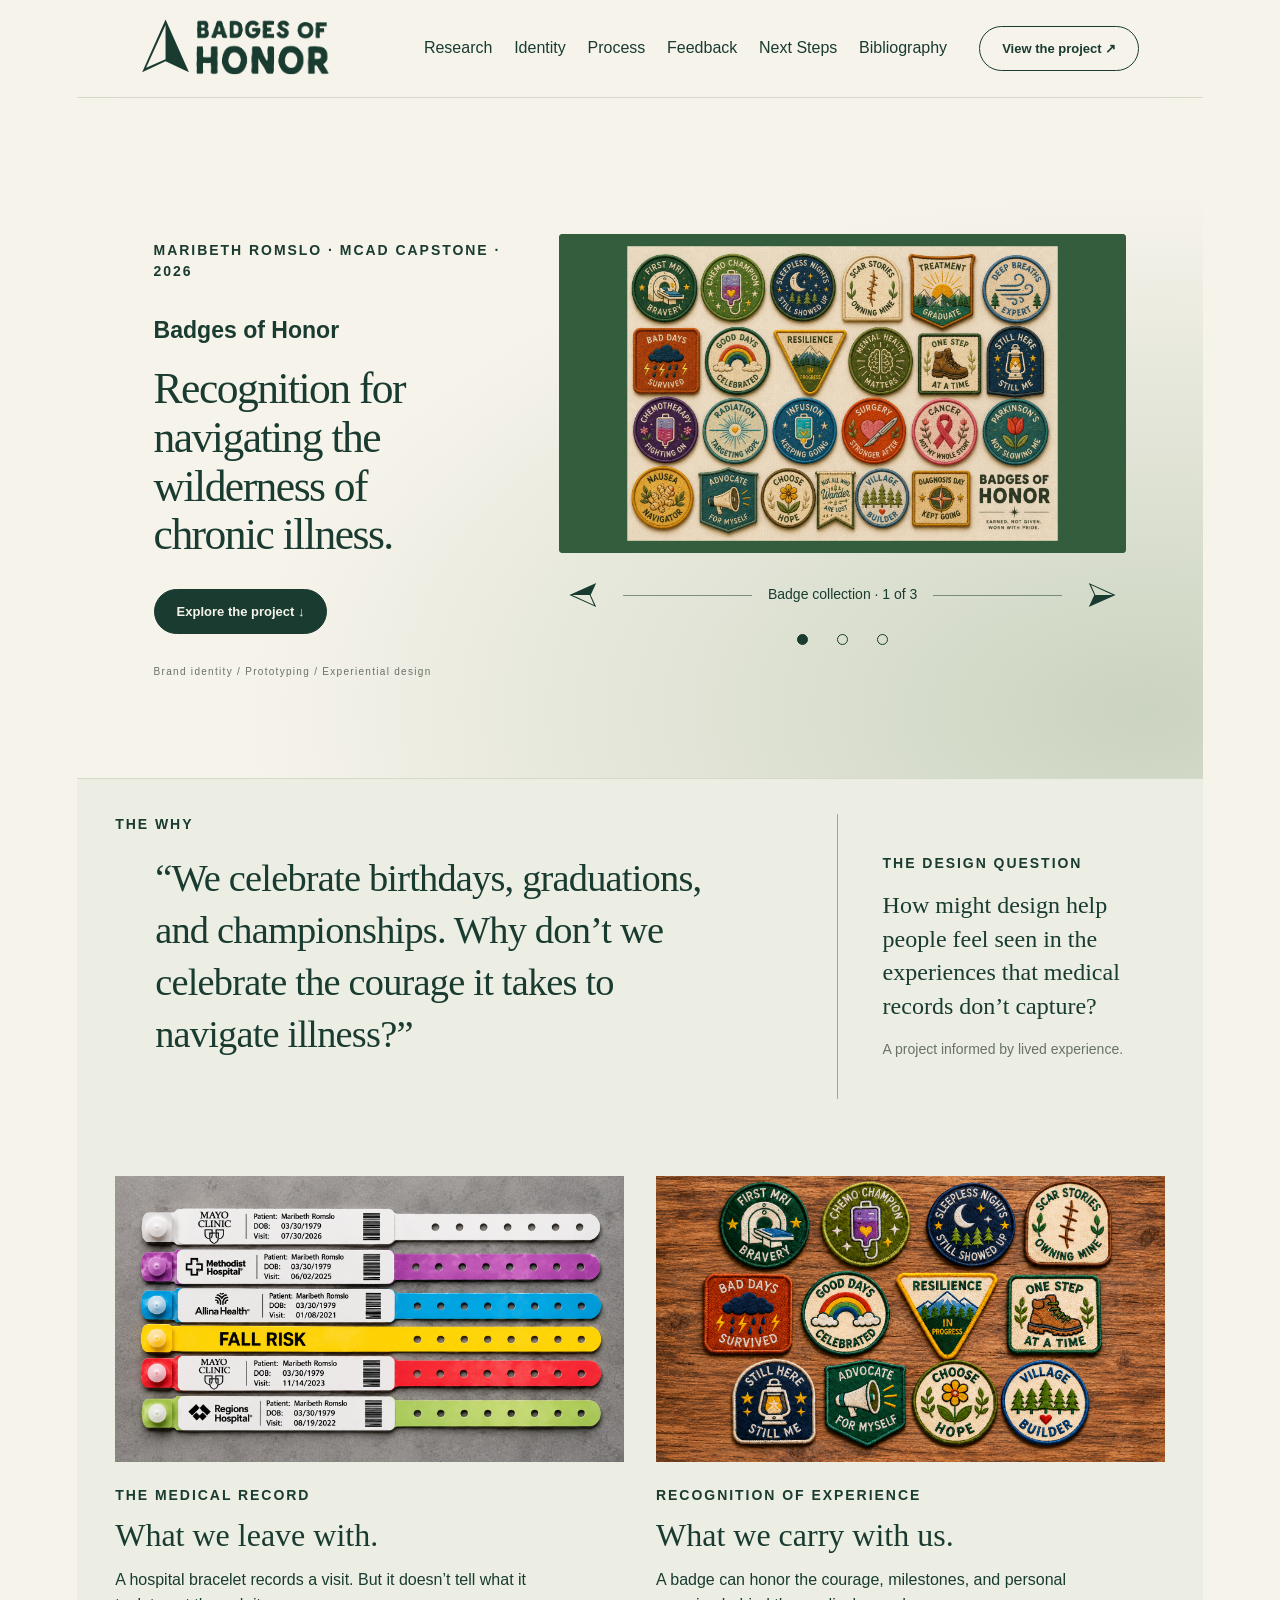
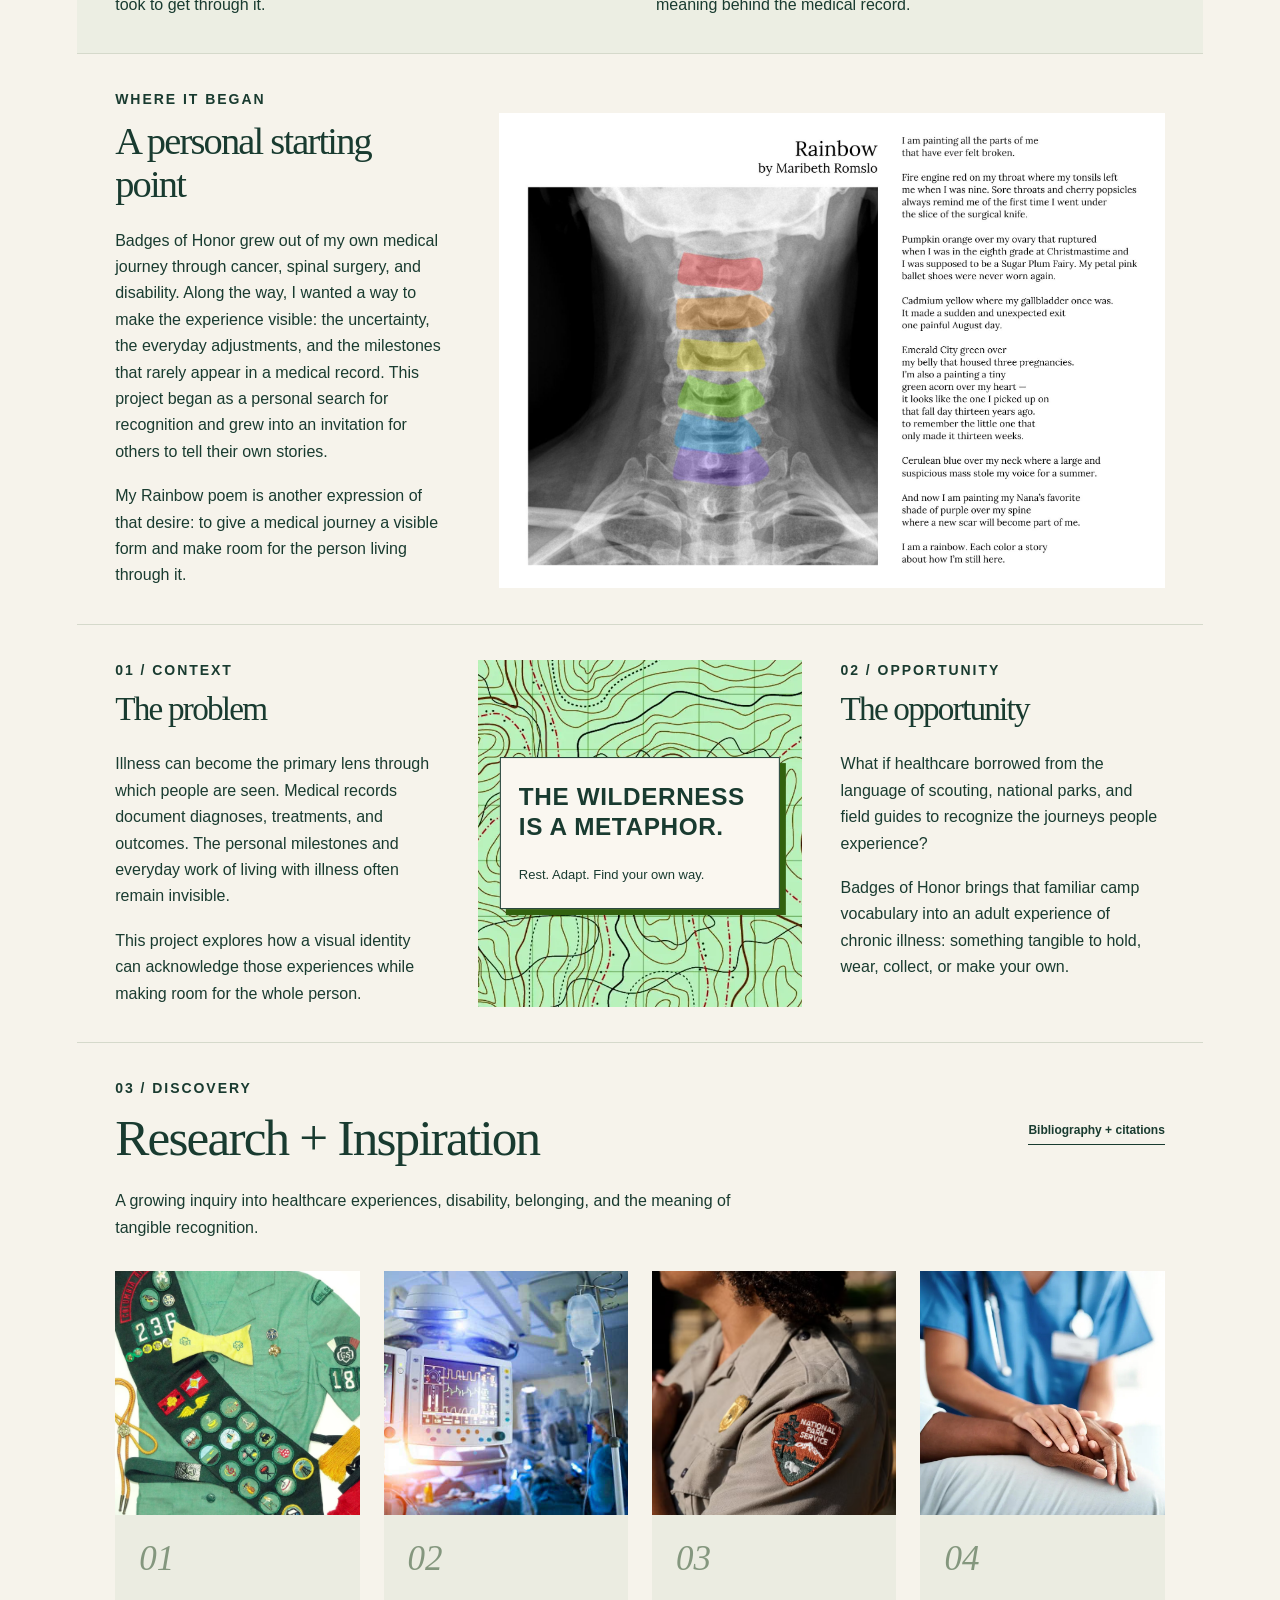
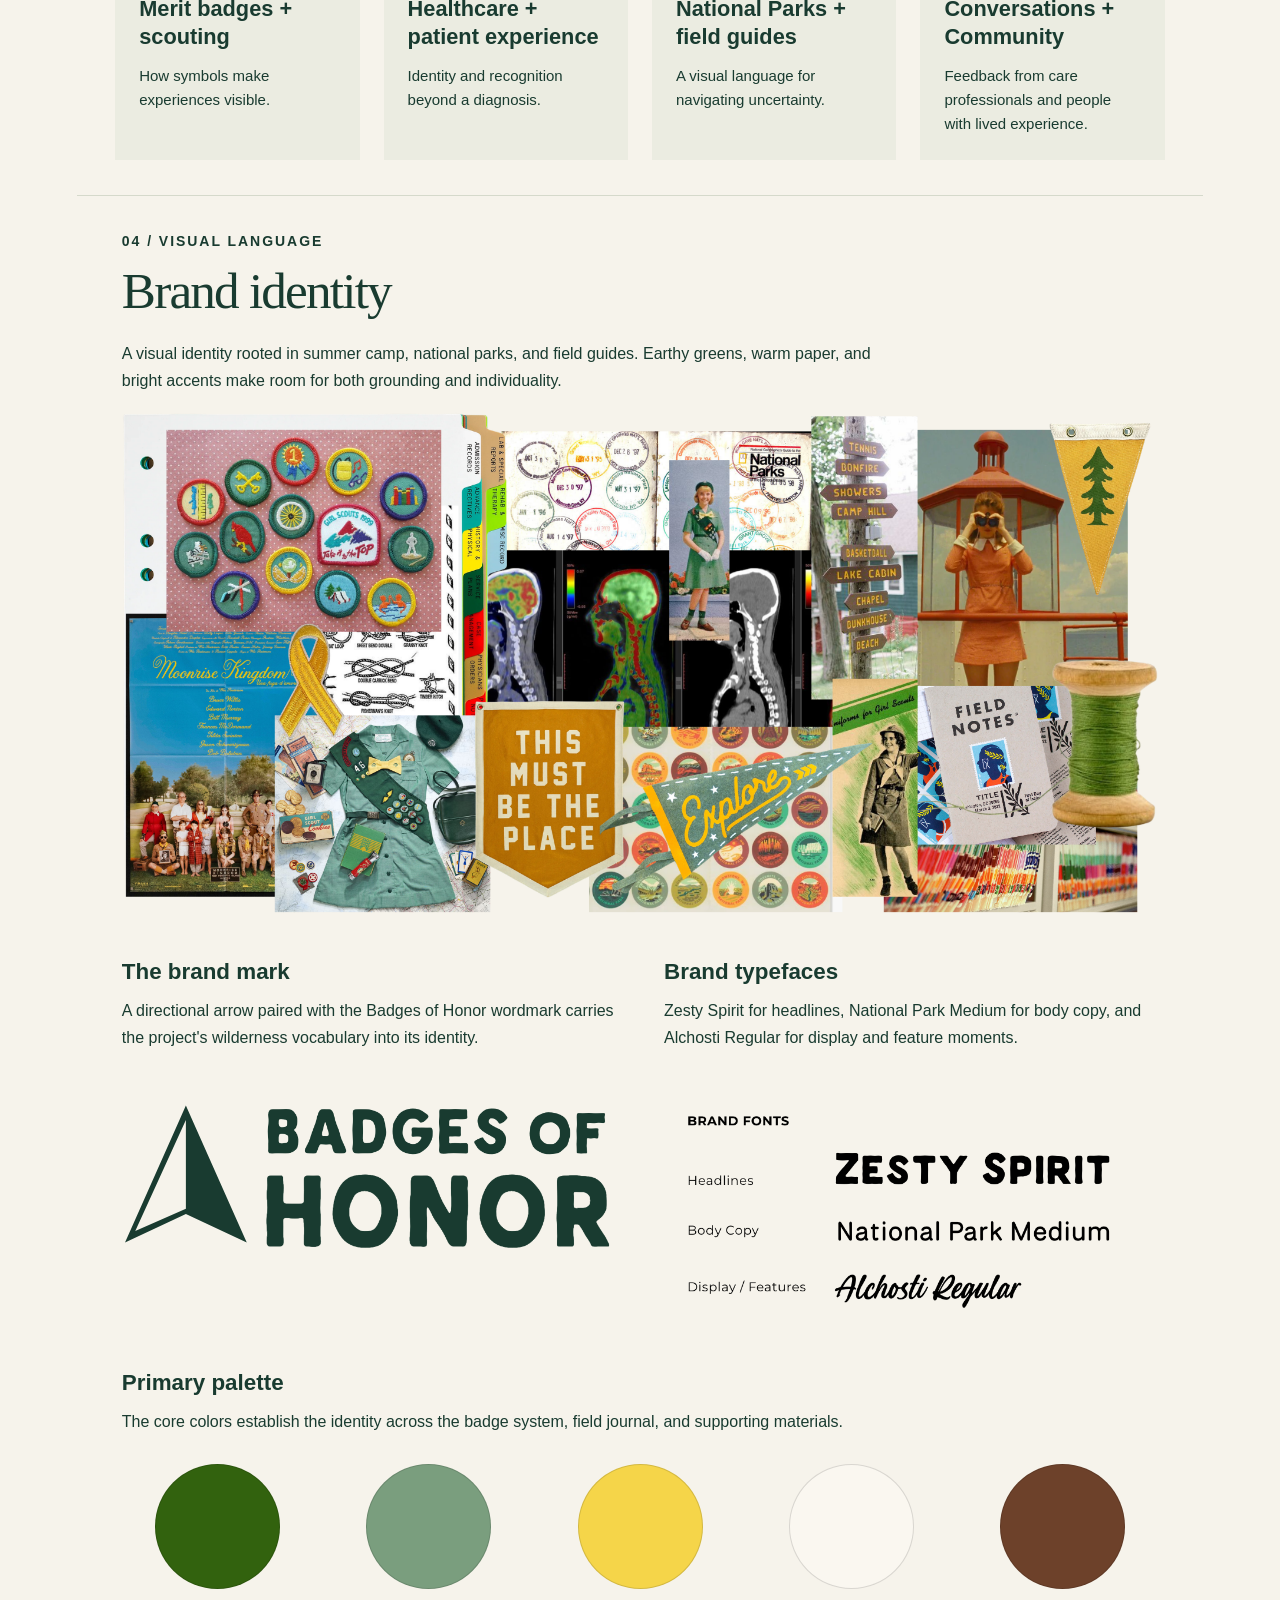
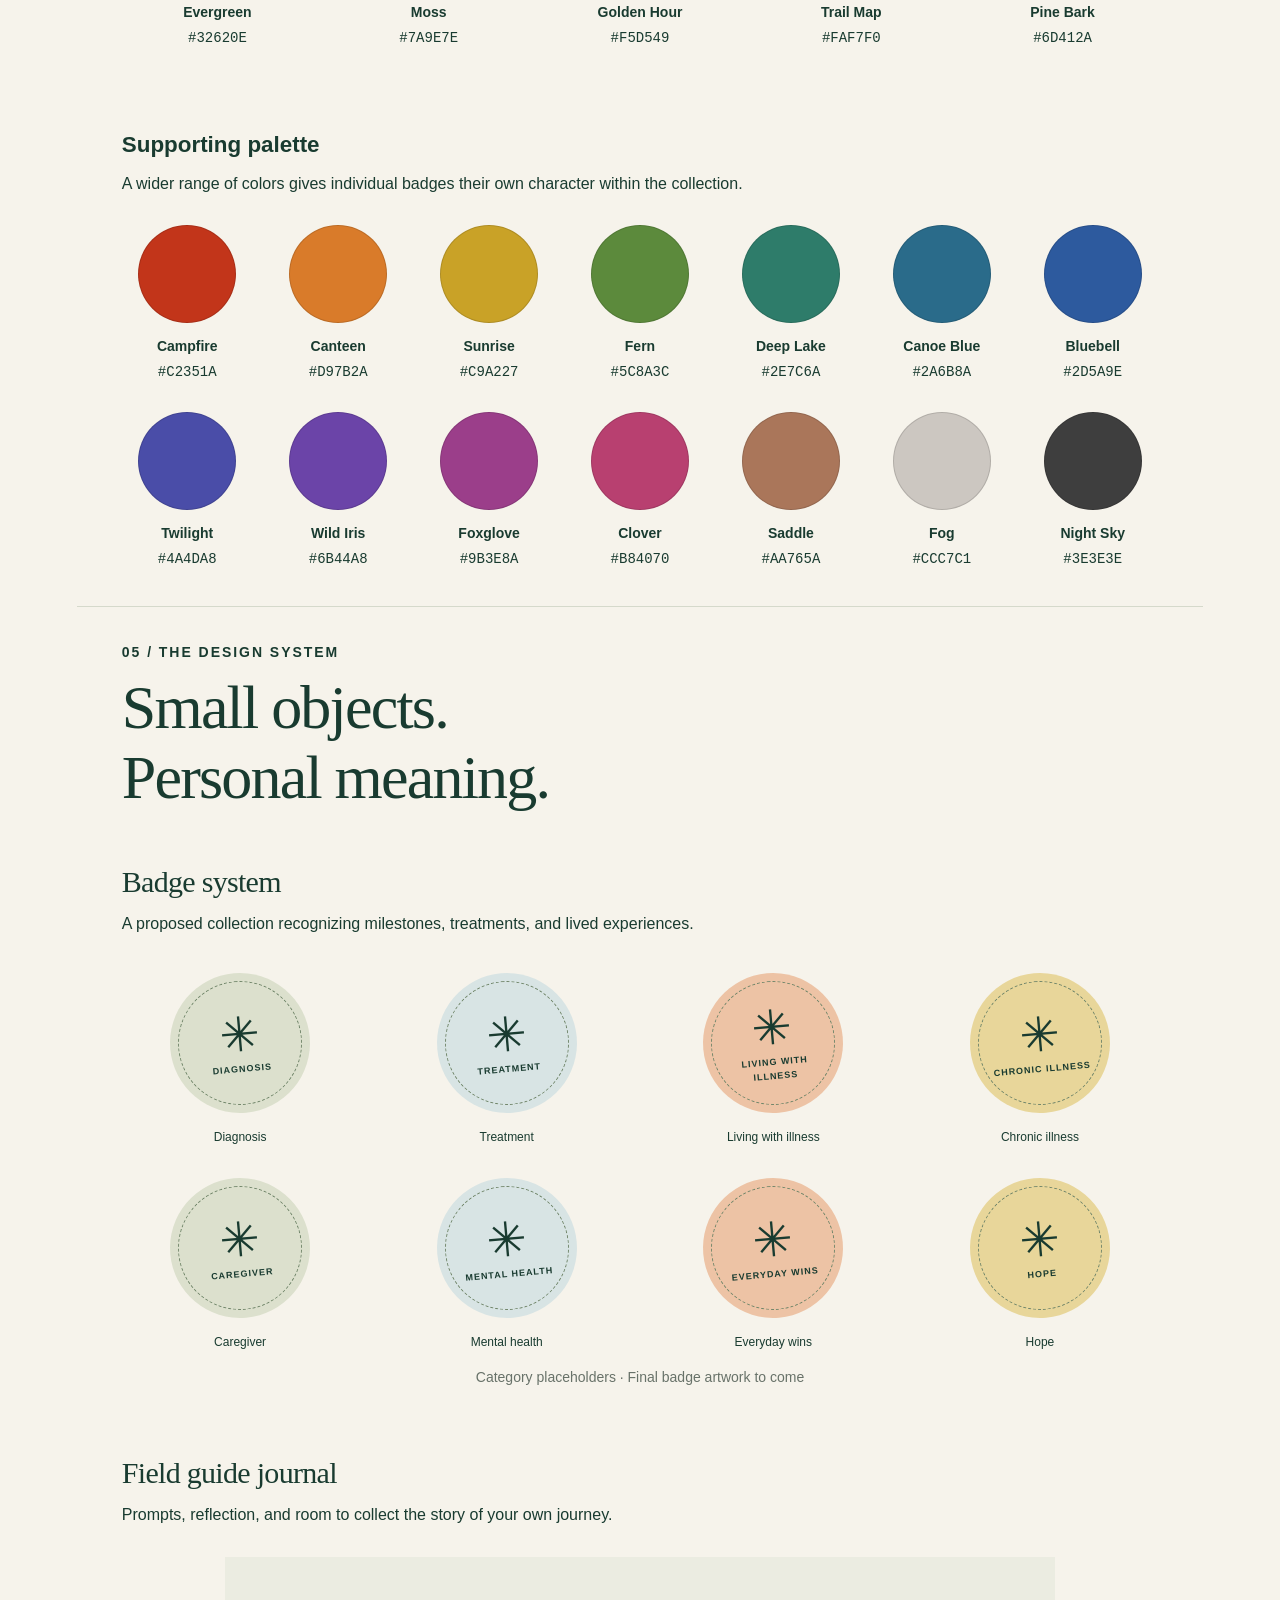
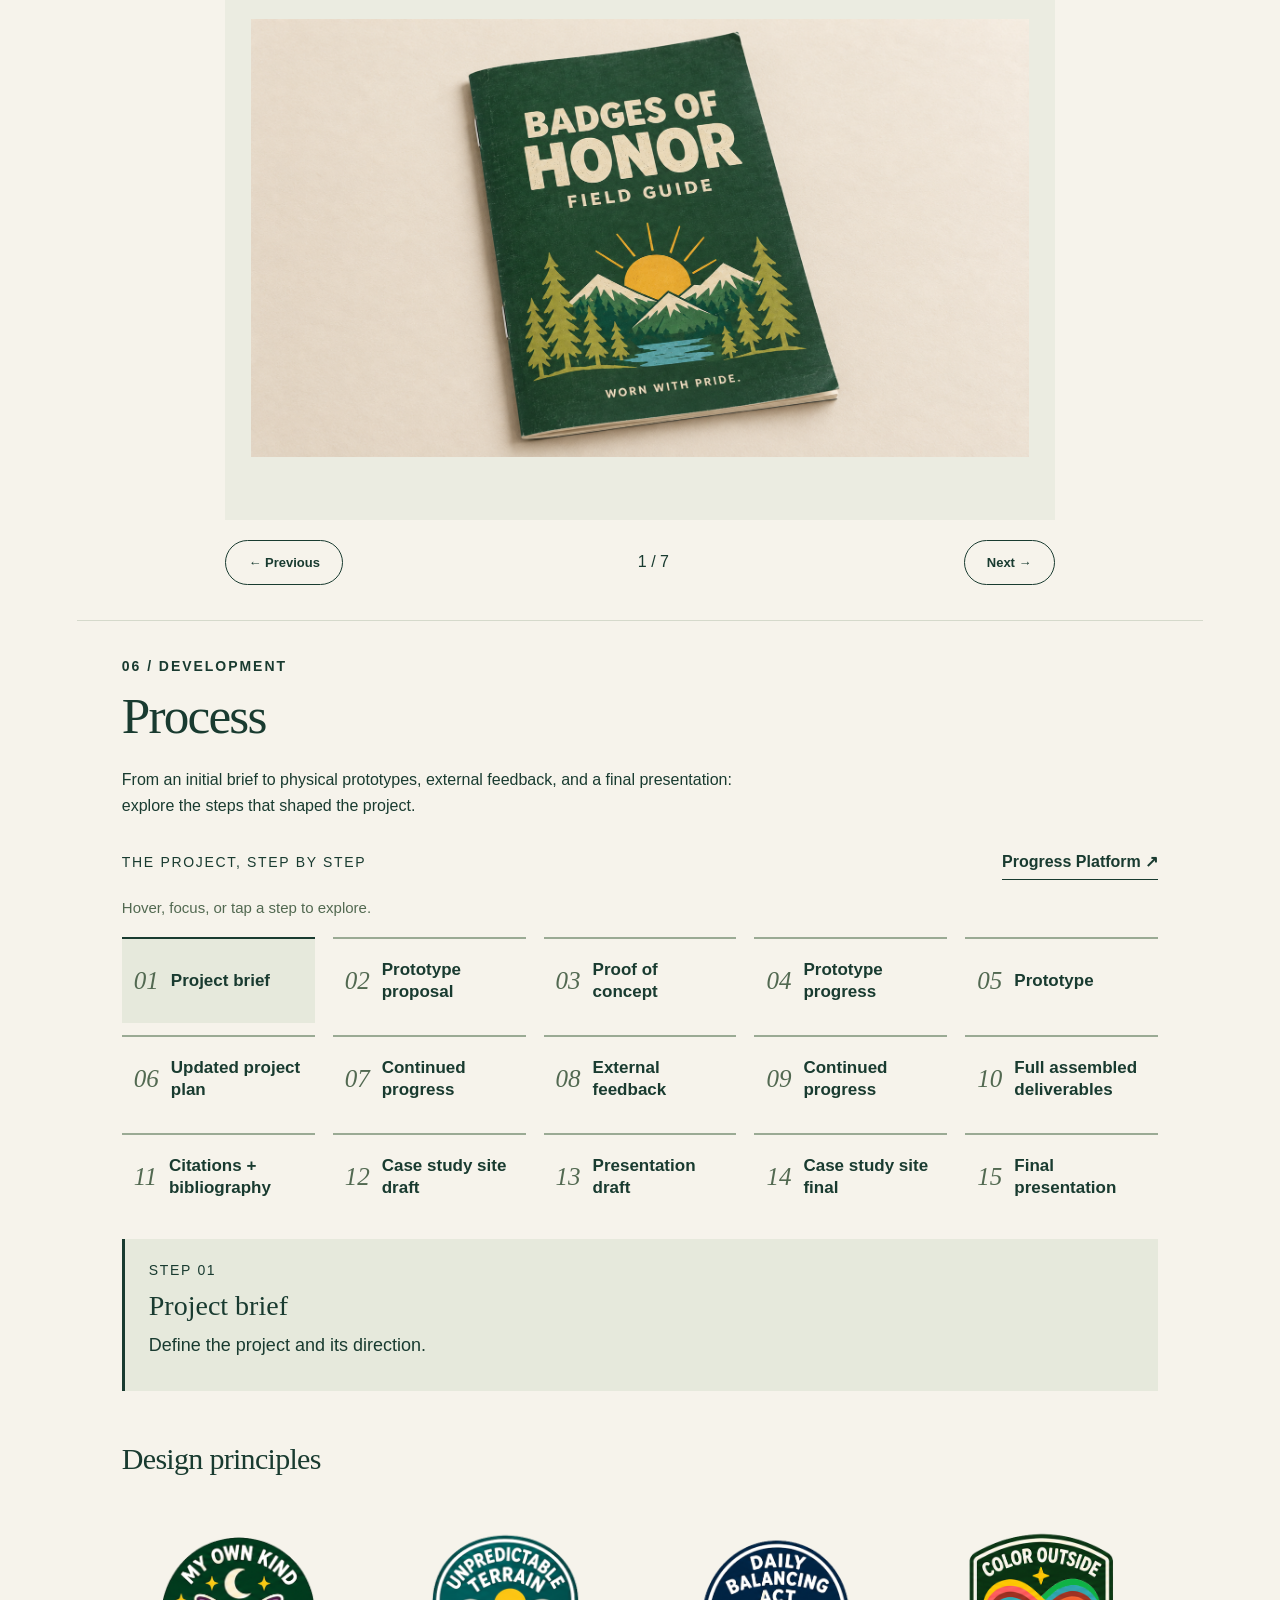
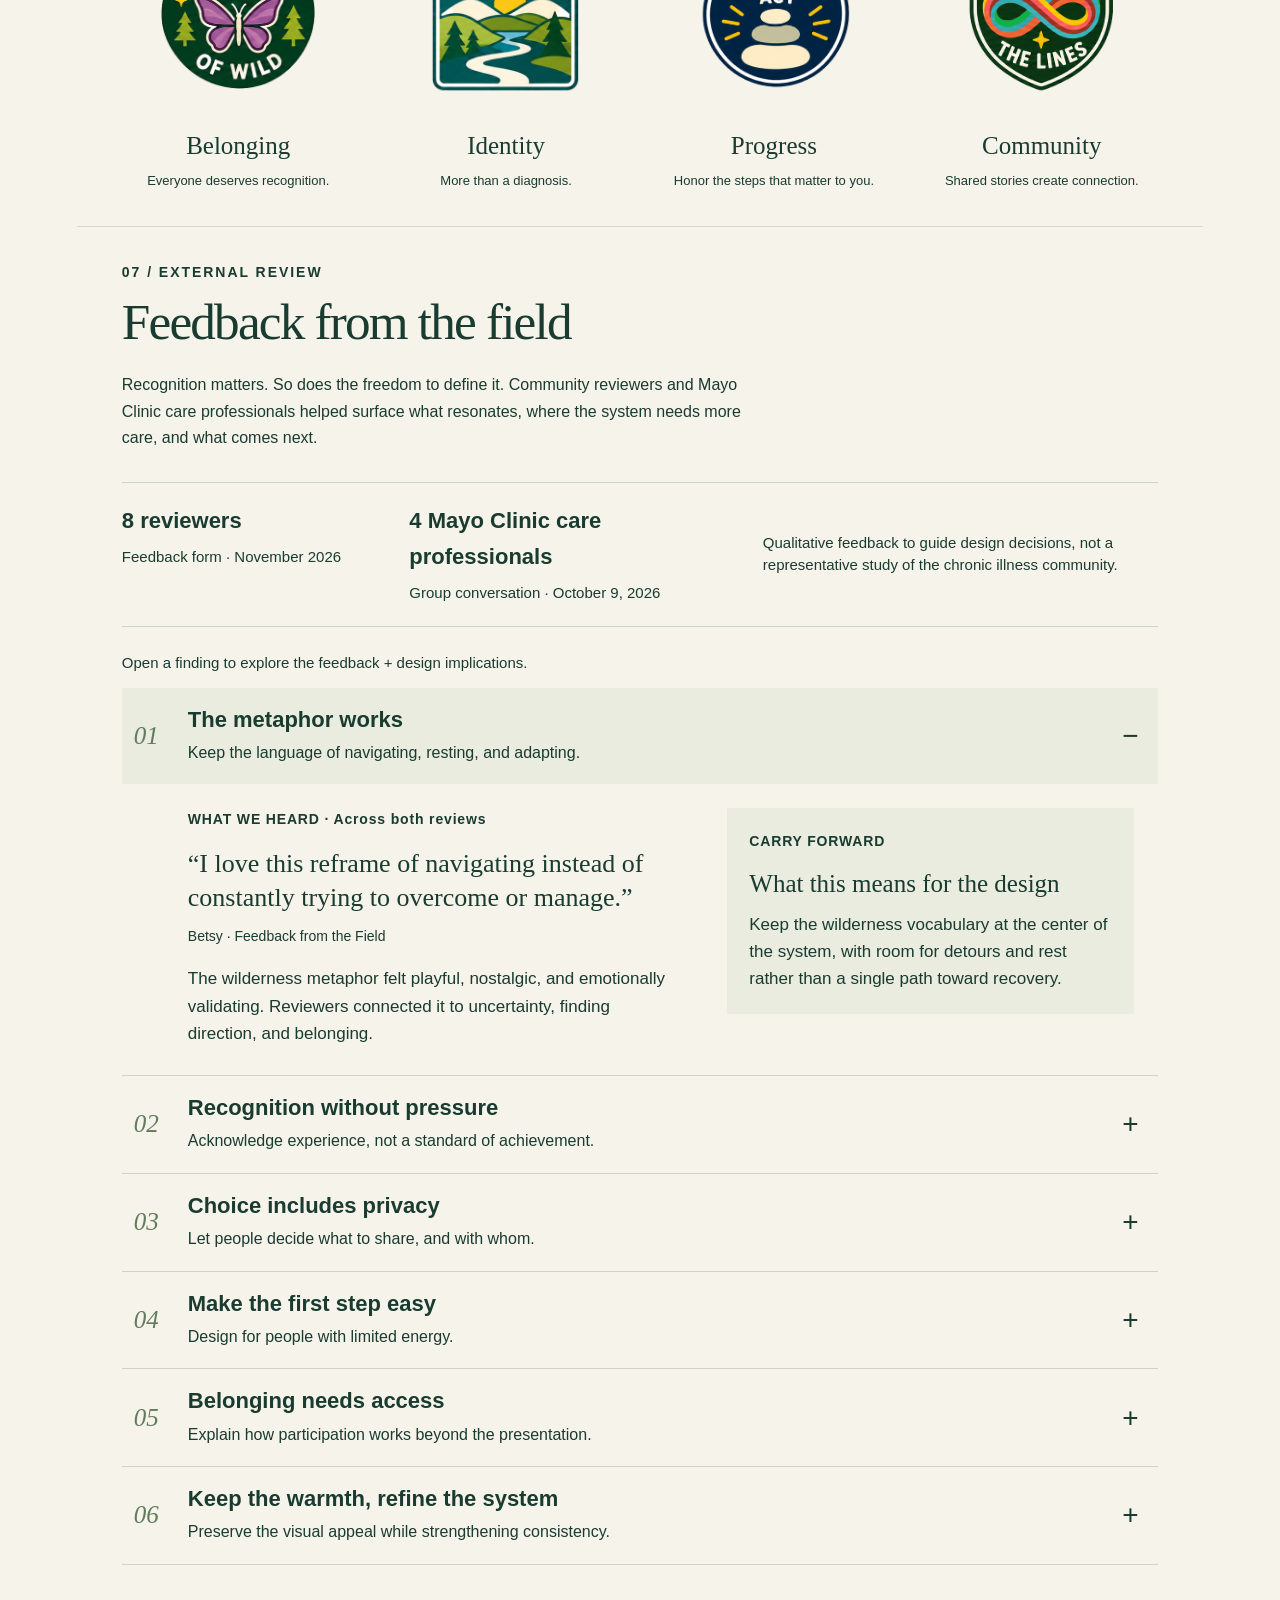
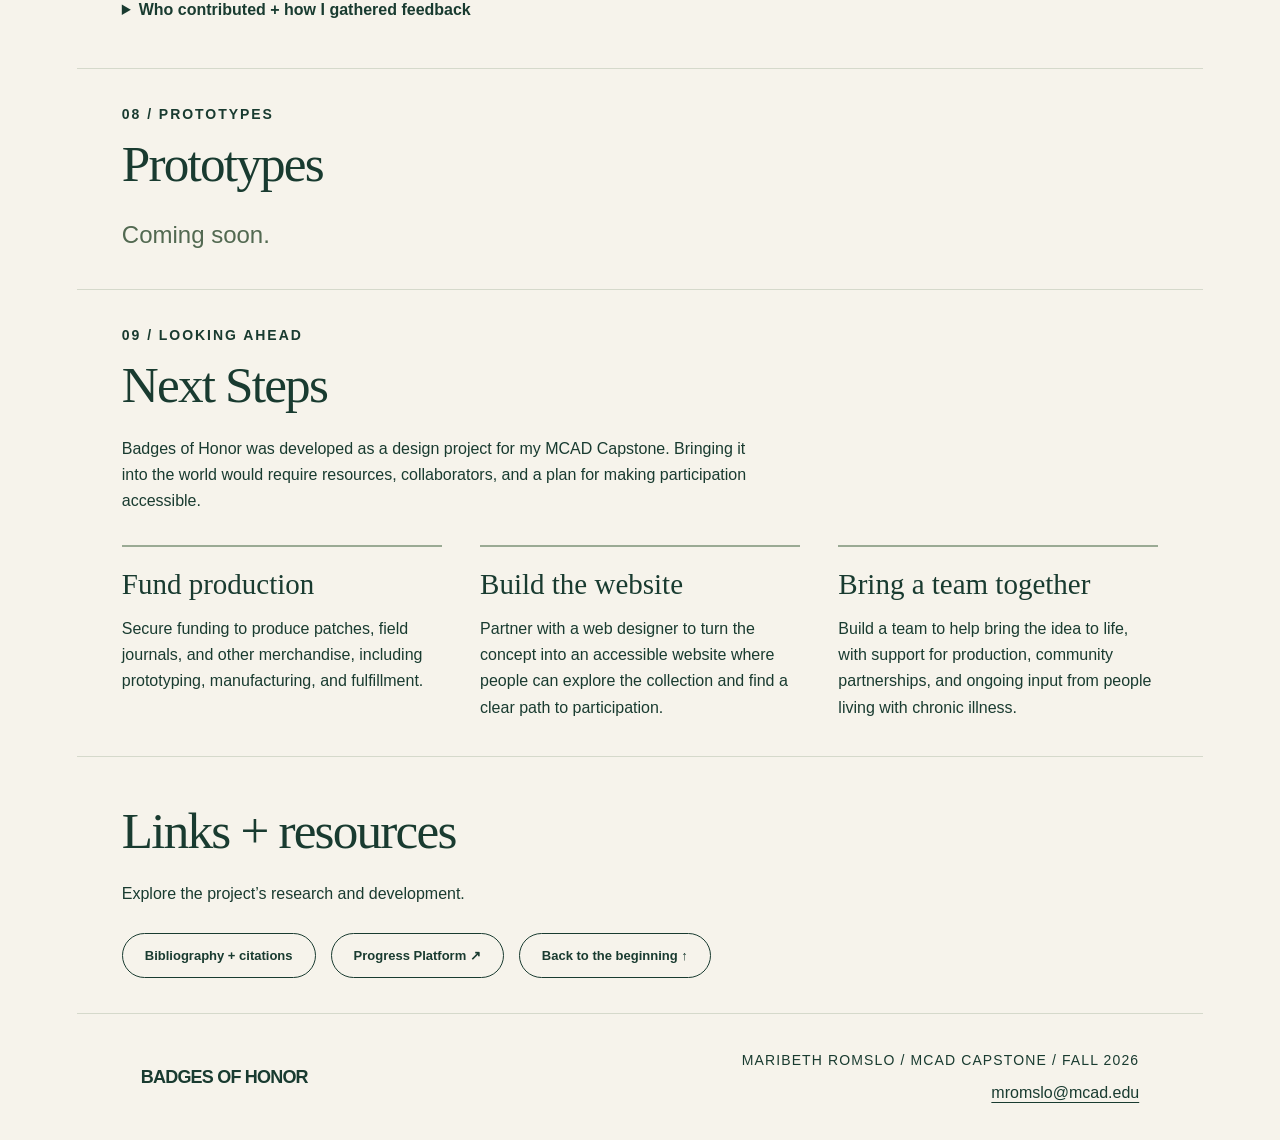
==== commit 5a687164: "Add files via upload" ====
--- a/index.html
+++ b/index.html
@@ -305,6 +305,15 @@
  .feedback-context strong { font-size:20px; }
 }
 </style>
+<style>
+.prototype-coming-soon { font-size:24px; margin:16px 0 0; color:#526951; }
+.next-steps-grid { display:grid; grid-template-columns:repeat(3,minmax(0,1fr)); gap:clamp(24px,3vw,48px); margin-top:28px; }
+.next-steps-grid article { padding:20px 0 0; border-top:2px solid #9aaa94; }
+.next-steps-grid h3 { font:normal 29px/1.2 Georgia,serif; margin:0 0 14px; }
+.next-steps-grid p { margin:0; }
+footer .footer-email { display:inline-block; margin-top:8px; font-size:16px; letter-spacing:normal; text-transform:none; text-decoration:underline; text-underline-offset:4px; }
+@media(max-width:750px) { .next-steps-grid { grid-template-columns:1fr; } }
+</style>
 </head>
   <body>
     <a class="skip" href="#overview">Skip to content</a>
@@ -312,7 +321,7 @@
       <a class="brand" href="#" aria-label="Badges of Honor home"><svg xmlns="http://www.w3.org/2000/svg" xmlns:xlink="http://www.w3.org/1999/xlink" viewBox="0 0 820 270" class="brand-logo" width="190" height="63" style="display:block;width:190px;max-width:100%;height:auto;max-height:64px;object-fit:contain" role="img" aria-labelledby="title"><title id="title">Badges of Honor</title><defs><filter id="ink" color-interpolation-filters="sRGB"><feColorMatrix type="matrix" values="0 0 0 0 .098 0 0 0 0 .231 0 0 0 0 .188 -1 0 0 0 1"/></filter></defs><g fill="#193b30"><path fill-rule="evenodd" d="M106 10 207 237 106 190 5 237Z M106 34 22 218 106 181Z"/></g><svg x="235" y="10" width="580" height="240" viewBox="65 85 620 255"><image width="730" height="392" xlink:href="[data-uri]" filter="url(#ink)"/></svg></svg></a>
       <nav id="nav" aria-label="Main navigation"><a href="#research">Research</a
         ><a href="#identity">Identity</a><a href="#process">Process</a
-        ><a href="#feedback">Feedback</a><a href="#reflection">Reflection</a>
+        ><a href="#feedback">Feedback</a><a href="#next-steps">Next Steps</a>
         <a href="bibliography.html">Bibliography</a>
       </nav>
       <a class="button nav-cta" href="#section-01">View the project ↗</a>
@@ -616,38 +625,32 @@
       <section class="section feedback" id="feedback">
         <p class="eyebrow">07 / EXTERNAL REVIEW</p>
         <h2>Feedback from the field</h2>
-        <p class="intro">Recognition matters. So does the freedom to define it. Community reviewers and Mayo care professionals helped surface what resonates, where the system needs more care, and what comes next.</p>
-        <div class="feedback-context"><p><strong>8 reviewers</strong><span>Feedback form · November 2026</span></p><p><strong>4 Mayo care professionals</strong><span>Group conversation · October 9, 2026</span></p><p class="feedback-scope">Qualitative feedback to guide design decisions, not a representative study of the chronic illness community.</p></div>
+        <p class="intro">Recognition matters. So does the freedom to define it. Community reviewers and Mayo Clinic care professionals helped surface what resonates, where the system needs more care, and what comes next.</p>
+        <div class="feedback-context"><p><strong>8 reviewers</strong><span>Feedback form · November 2026</span></p><p><strong>4 Mayo Clinic care professionals</strong><span>Group conversation · October 9, 2026</span></p><p class="feedback-scope">Qualitative feedback to guide design decisions, not a representative study of the chronic illness community.</p></div>
         <p class="feedback-instruction">Open a finding to explore the feedback + design implications.</p>
         <div class="feedback-findings">
           <details class="feedback-finding" name="field-findings" open><summary><span class="finding-number">01</span><span><strong>The metaphor works</strong><span class="finding-teaser">Keep the language of navigating, resting, and adapting.</span></span><span class="finding-toggle" aria-hidden="true"></span></summary><div class="finding-content"><div><p class="finding-label">WHAT WE HEARD · Across both reviews</p><figure class="finding-quote"><blockquote>“I love this reframe of navigating instead of constantly trying to overcome or manage.”</blockquote><figcaption>Betsy · Feedback from the Field</figcaption></figure><p>The wilderness metaphor felt playful, nostalgic, and emotionally validating. Reviewers connected it to uncertainty, finding direction, and belonging.</p></div><div class="finding-response"><p class="finding-label">CARRY FORWARD</p><h3>What this means for the design</h3><p>Keep the wilderness vocabulary at the center of the system, with room for detours and rest rather than a single path toward recovery.</p></div></div></details>
           <details class="feedback-finding" name="field-findings"><summary><span class="finding-number">02</span><span><strong>Recognition without pressure</strong><span class="finding-teaser">Acknowledge experience, not a standard of achievement.</span></span><span class="finding-toggle" aria-hidden="true"></span></summary><div class="finding-content"><div><p class="finding-label">WHAT WE HEARD · Community reviewers</p><p>Regina, who lives with fibromyalgia, questioned what it means to earn a badge when getting out of bed can feel impossible. Carole valued milestones that were not tied to healing or recovery.</p></div><div class="finding-response"><p class="finding-label">LANGUAGE PRIORITY</p><h3>What this means for the design</h3><p>Clarify that recognition does not need to be earned through bravery, productivity, or improvement. Let people decide which experiences deserve acknowledgment.</p></div></div></details>
-          <details class="feedback-finding" name="field-findings"><summary><span class="finding-number">03</span><span><strong>Choice includes privacy</strong><span class="finding-teaser">Let people decide what to share, and with whom.</span></span><span class="finding-toggle" aria-hidden="true"></span></summary><div class="finding-content"><div><p class="finding-label">WHAT WE HEARD · Across both reviews</p><p>Betsy described a mental illness badge as meaningful, while questioning whether she would want to display it publicly. The Mayo review also identified value in symbols whose meaning the wearer can choose to explain.</p></div><div class="finding-response"><p class="finding-label">DESIGN PRIORITY</p><h3>What this means for the design</h3><p>Offer both explicit and symbolic messages, alongside private reflection in the journal. Make public disclosure a choice rather than a condition of participation.</p></div></div></details>
-          <details class="feedback-finding" name="field-findings"><summary><span class="finding-number">04</span><span><strong>Make the first step easy</strong><span class="finding-teaser">Design for people with limited energy.</span></span><span class="finding-toggle" aria-hidden="true"></span></summary><div class="finding-content"><div><p class="finding-label">WHAT WE HEARD · Mayo care team</p><figure class="finding-quote"><blockquote>“Something that maybe doesn’t feel as overwhelming because the energy component is a real factor.”</blockquote><figcaption>Jordan C. Karow · Inpatient palliative care</figcaption></figure><p>The care team saw value in tangible storytelling, but emphasized an easy starting point for the field journal. Patients should be able to define what matters to them.</p></div><div class="finding-response"><p class="finding-label">NEXT ITERATION</p><h3>What this means for the design</h3><p>Test a clear, low-effort entry point and optional prompts so someone can begin without feeling responsible for completing an entire journal.</p></div></div></details>
+          <details class="feedback-finding" name="field-findings"><summary><span class="finding-number">03</span><span><strong>Choice includes privacy</strong><span class="finding-teaser">Let people decide what to share, and with whom.</span></span><span class="finding-toggle" aria-hidden="true"></span></summary><div class="finding-content"><div><p class="finding-label">WHAT WE HEARD · Across both reviews</p><p>Betsy described a mental illness badge as meaningful, while questioning whether she would want to display it publicly. The Mayo Clinic review also identified value in symbols whose meaning the wearer can choose to explain.</p></div><div class="finding-response"><p class="finding-label">DESIGN PRIORITY</p><h3>What this means for the design</h3><p>Offer both explicit and symbolic messages, alongside private reflection in the journal. Make public disclosure a choice rather than a condition of participation.</p></div></div></details>
+          <details class="feedback-finding" name="field-findings"><summary><span class="finding-number">04</span><span><strong>Make the first step easy</strong><span class="finding-teaser">Design for people with limited energy.</span></span><span class="finding-toggle" aria-hidden="true"></span></summary><div class="finding-content"><div><p class="finding-label">WHAT WE HEARD · Mayo Clinic care team</p><figure class="finding-quote"><blockquote>“Something that maybe doesn’t feel as overwhelming because the energy component is a real factor.”</blockquote><figcaption>Jordan C. Karow · Inpatient palliative care</figcaption></figure><p>The care team saw value in tangible storytelling, but emphasized an easy starting point for the field journal. Patients should be able to define what matters to them.</p></div><div class="finding-response"><p class="finding-label">NEXT ITERATION</p><h3>What this means for the design</h3><p>Test a clear, low-effort entry point and optional prompts so someone can begin without feeling responsible for completing an entire journal.</p></div></div></details>
           <details class="feedback-finding" name="field-findings"><summary><span class="finding-number">05</span><span><strong>Belonging needs access</strong><span class="finding-teaser">Explain how participation works beyond the presentation.</span></span><span class="finding-toggle" aria-hidden="true"></span></summary><div class="finding-content"><div><p class="finding-label">WHAT WE HEARD · Community reviewers</p><p>Reviewers asked how people obtain badges, what they cost, and whether gifting, subsidies, hospitals, or community organizations could help. They also suggested caregiver experiences, more conditions, LGBTQ identities, and multiple languages.</p></div><div class="finding-response"><p class="finding-label">QUESTIONS TO RESOLVE</p><h3>What this means for the design</h3><p>Map the discovery-to-participation journey. Explore affordability, gifting, distribution partners, and broader representation before defining a rollout.</p></div></div></details>
           <details class="feedback-finding" name="field-findings"><summary><span class="finding-number">06</span><span><strong>Keep the warmth, refine the system</strong><span class="finding-teaser">Preserve the visual appeal while strengthening consistency.</span></span><span class="finding-toggle" aria-hidden="true"></span></summary><div class="finding-content"><div><p class="finding-label">WHAT WE HEARD · Across both reviews</p><figure class="finding-quote"><blockquote>“The colors are very calming.”</blockquote><figcaption>Erin E. Taylor · Outpatient palliative care</figcaption></figure><p>The visual direction resonated. Community suggestions included brighter color options, consistency between anatomical and symbolic imagery, reconsidering the five-senses sticker, and alphabetizing condition-specific badges.</p></div><div class="finding-response"><p class="finding-label">REFINEMENT PRIORITIES</p><h3>What this means for the design</h3><p>Review the badge collection as a whole, test alternate color options, and improve browsing so the expanding collection stays cohesive and easy to navigate.</p></div></div></details>
         </div>
-        <details class="feedback-reviewers"><summary>Who contributed + how I gathered feedback</summary><div><p>The community round shared the capstone presentation through a Google Form. Eight reviewers responded to the concept, visual identity, language, badges, field journal, and potential participation.</p><p>The Mayo care team reviewed the Progress Platform before a group Zoom conversation on October 9, 2026:</p><ul><li><strong>Regan N. Trexel, CCLS</strong> · Certified Child Life Specialist, pediatric hematology/oncology</li><li><strong>Jordan C. Karow, APRN, C.N.P., D.N.P.</strong> · Nurse practitioner, inpatient palliative care</li><li><strong>Melissa K. Smith, APRN, C.N.P., M.S.N.</strong> · Nurse practitioner, pediatric palliative care</li><li><strong>Erin E. Taylor, M.S.W., L.I.C.S.W.</strong> · Social worker, outpatient palliative care</li></ul><p>These findings are synthesized from my two external-feedback assignments. Design priorities and next steps describe work to carry forward, rather than completed changes.</p></div></details>
-      </section>
-      <section class="section reflection" id="reflection">
-        <div>
-          <p class="eyebrow">08 / LOOKING AHEAD</p>
-          <h2>A work in progress.<br />A personal beginning.</h2>
-        </div>
-        <div>
-          <p>
-            This capstone brings my experience as a patient into my practice as
-            a storyteller and designer. The question continues to evolve: how
-            can a design system acknowledge hard experiences while leaving room
-            for joy, complexity, and choice?
-          </p>
-          <p>
-            The next step is to refine physical prototypes and gather direct
-            feedback from patients and caregivers.
-          </p>
-          <button class="text-link" data-dialog="reflection">
-            Read the project reflection ↗
-          </button>
+        <details class="feedback-reviewers"><summary>Who contributed + how I gathered feedback</summary><div><p>The community round shared the capstone presentation through a Google Form. Eight reviewers responded to the concept, visual identity, language, badges, field journal, and potential participation.</p><p>The Mayo Clinic care team reviewed the Progress Platform before a group Zoom conversation on October 9, 2026:</p><ul><li><strong>Regan N. Trexel, CCLS</strong> · Certified Child Life Specialist, pediatric hematology/oncology</li><li><strong>Jordan C. Karow, APRN, C.N.P., D.N.P.</strong> · Nurse practitioner, inpatient palliative care</li><li><strong>Melissa K. Smith, APRN, C.N.P., M.S.N.</strong> · Nurse practitioner, pediatric palliative care</li><li><strong>Erin E. Taylor, M.S.W., L.I.C.S.W.</strong> · Social worker, outpatient palliative care</li></ul><p>These findings are synthesized from my two external-feedback assignments. Design priorities and next steps describe work to carry forward, rather than completed changes.</p></div></details>
+      </section>
+      <section class="section prototypes-section" id="prototypes">
+        <p class="eyebrow">08 / PROTOTYPES</p>
+        <h2>Prototypes</h2>
+        <p class="prototype-coming-soon">Coming soon.</p>
+      </section>
+      <section class="section next-steps-section" id="next-steps">
+        <p class="eyebrow">09 / LOOKING AHEAD</p>
+        <h2>Next Steps</h2>
+        <p class="intro">Badges of Honor was developed as a design project for my MCAD Capstone. Bringing it into the world would require resources, collaborators, and a plan for making participation accessible.</p>
+        <div class="next-steps-grid">
+          <article><h3>Fund production</h3><p>Secure funding to produce patches, field journals, and other merchandise, including prototyping, manufacturing, and fulfillment.</p></article>
+          <article><h3>Build the website</h3><p>Partner with a web designer to turn the concept into an accessible website where people can explore the collection and find a clear path to participation.</p></article>
+          <article><h3>Bring a team together</h3><p>Build a team to help bring the idea to life, with support for production, community partnerships, and ongoing input from people living with chronic illness.</p></article>
         </div>
       </section>
       <section class="section resources">
@@ -662,7 +665,7 @@
     </main>
     <footer>
       <a class="brand" href="#">BADGES OF HONOR</a>
-      <p>MARIBETH ROMSLO / MCAD CAPSTONE / FALL 2026</p>
+      <p>MARIBETH ROMSLO / MCAD CAPSTONE / FALL 2026<br /><a class="footer-email" href="mailto:mromslo@mcad.edu">mromslo@mcad.edu</a></p>
       
     </footer>
     <dialog id="modal">
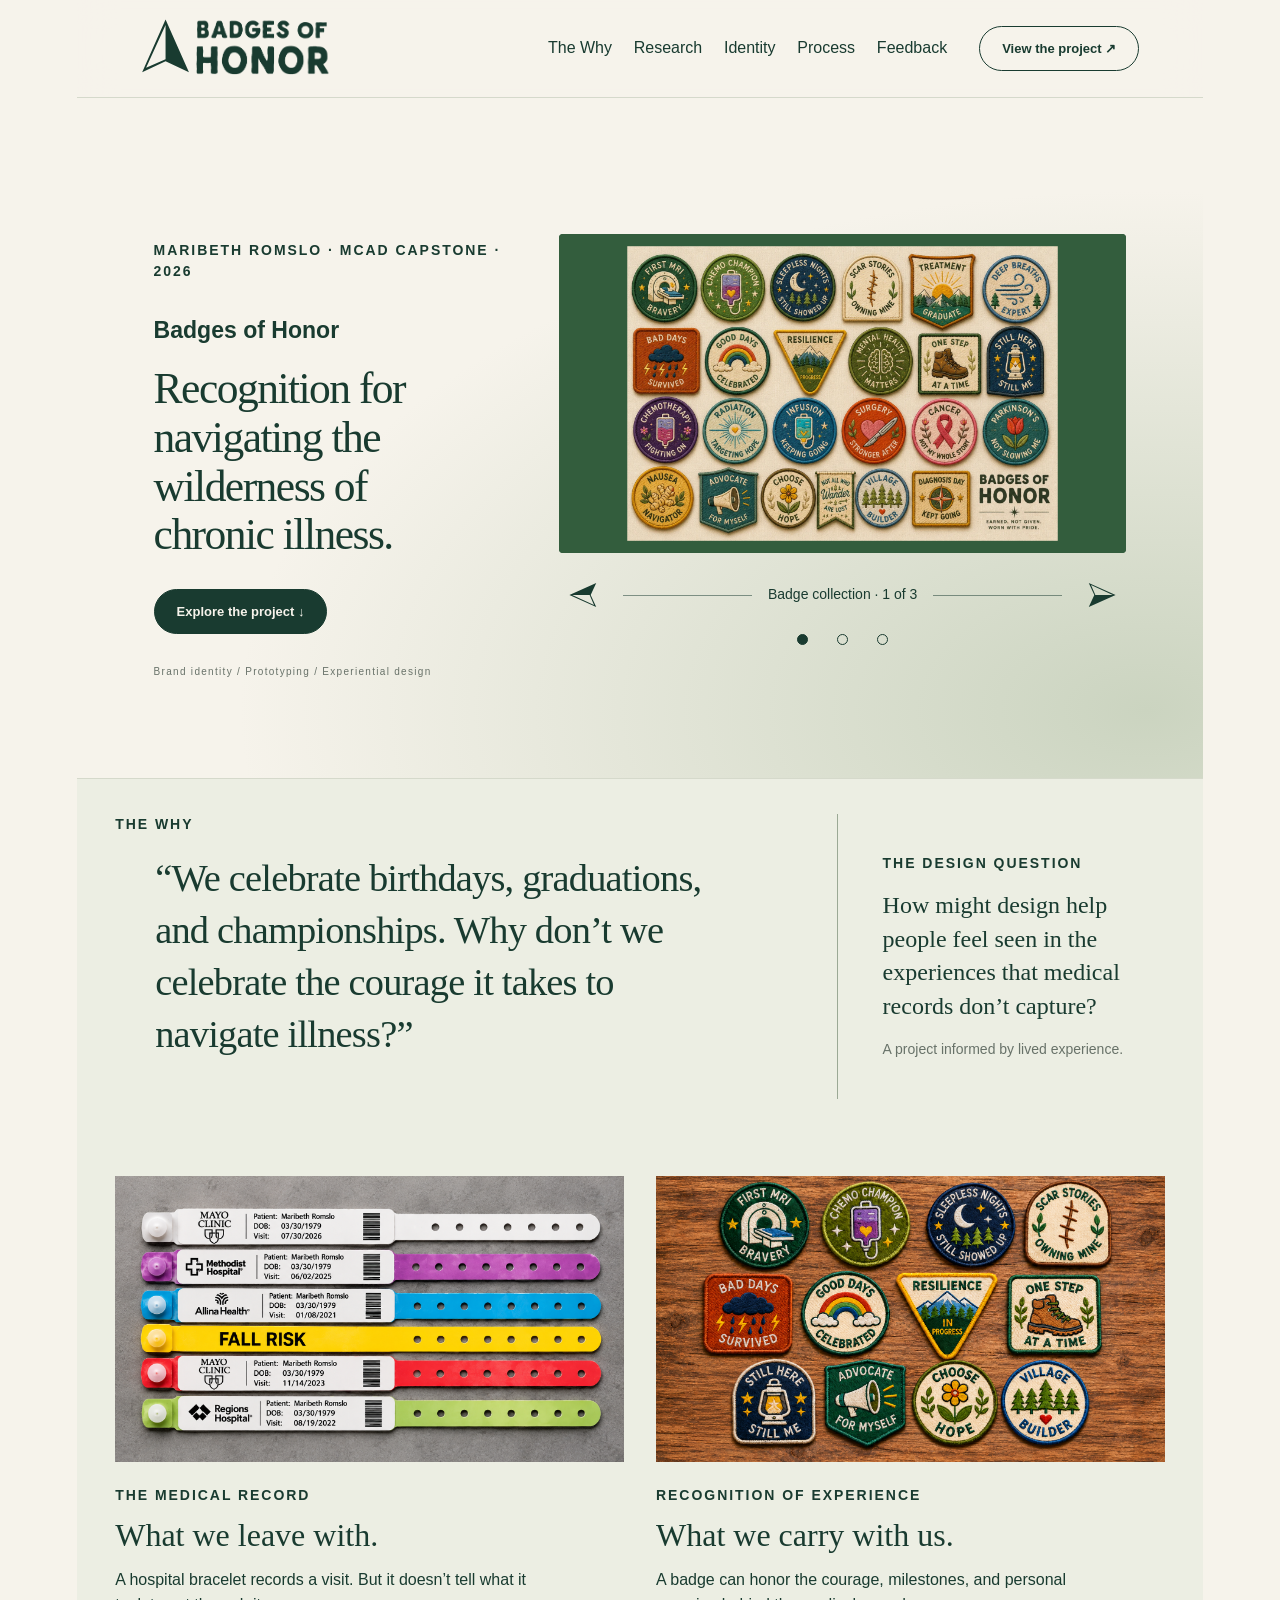
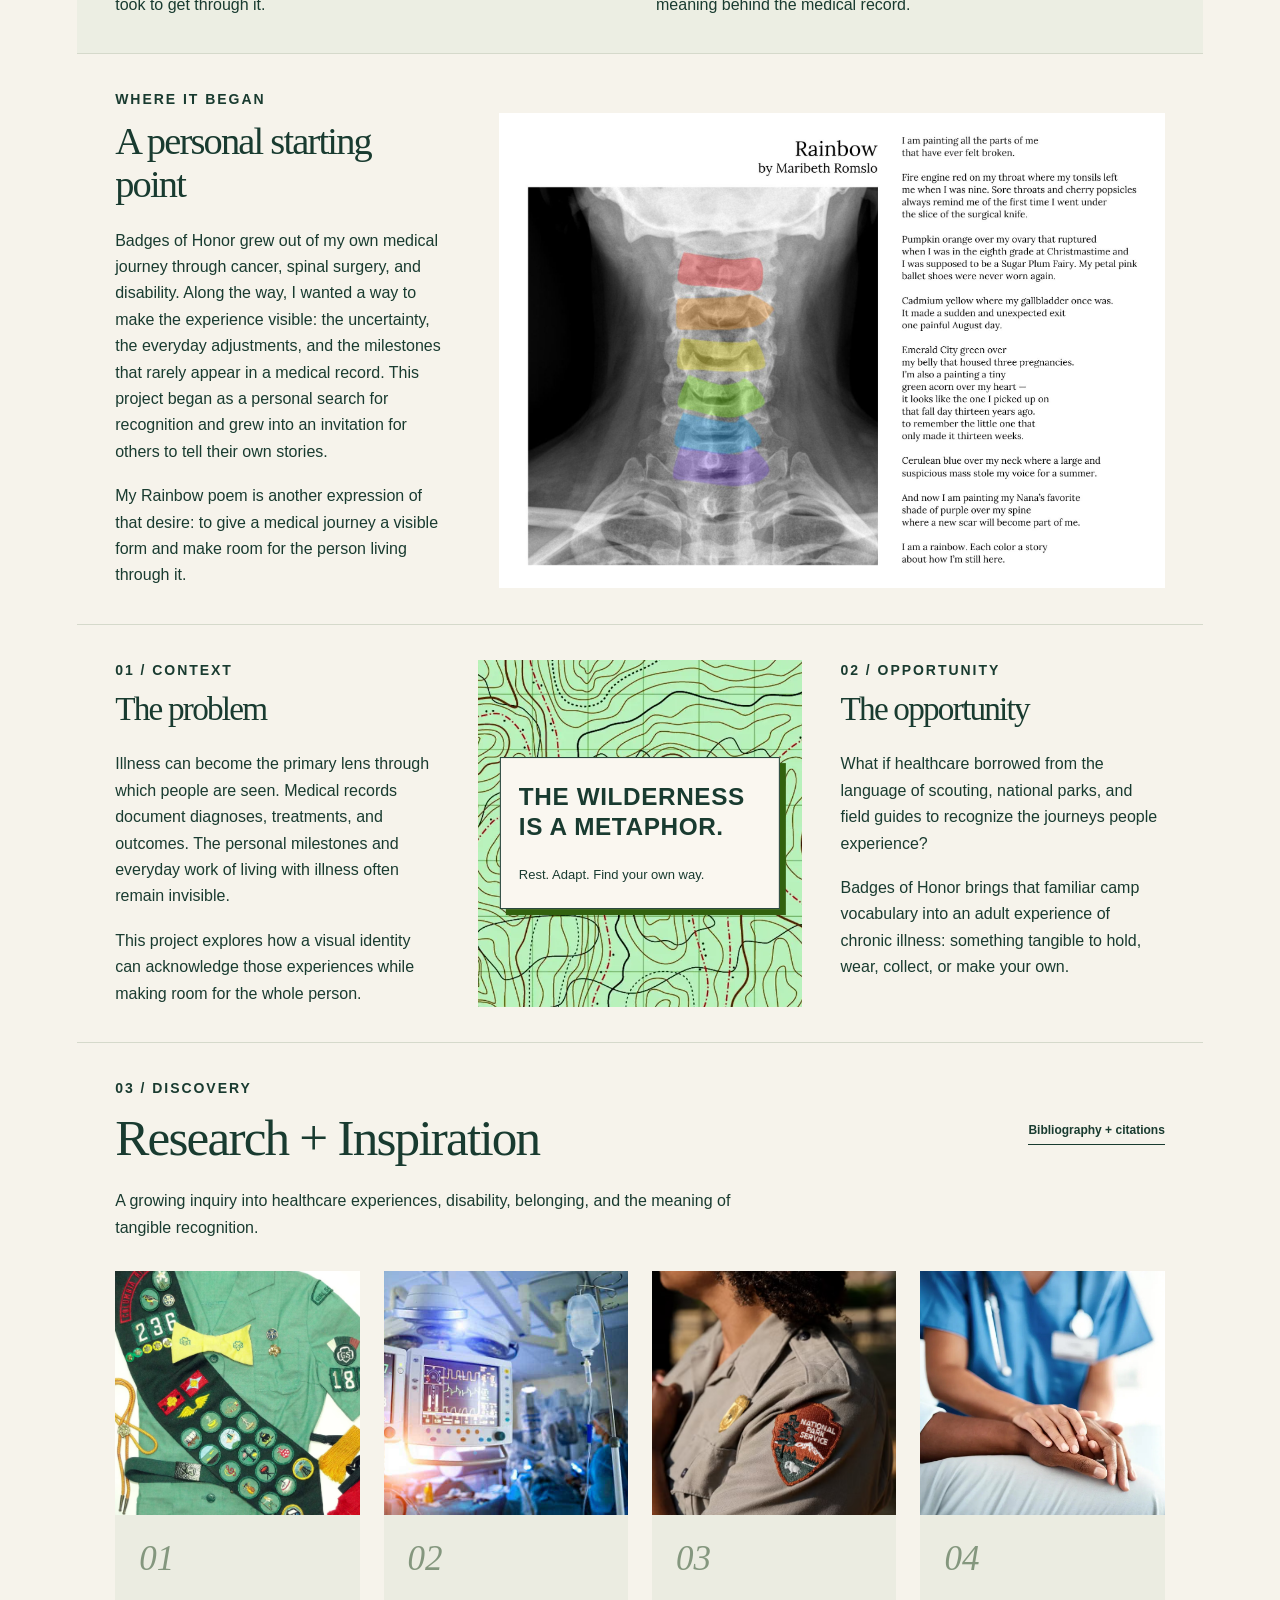
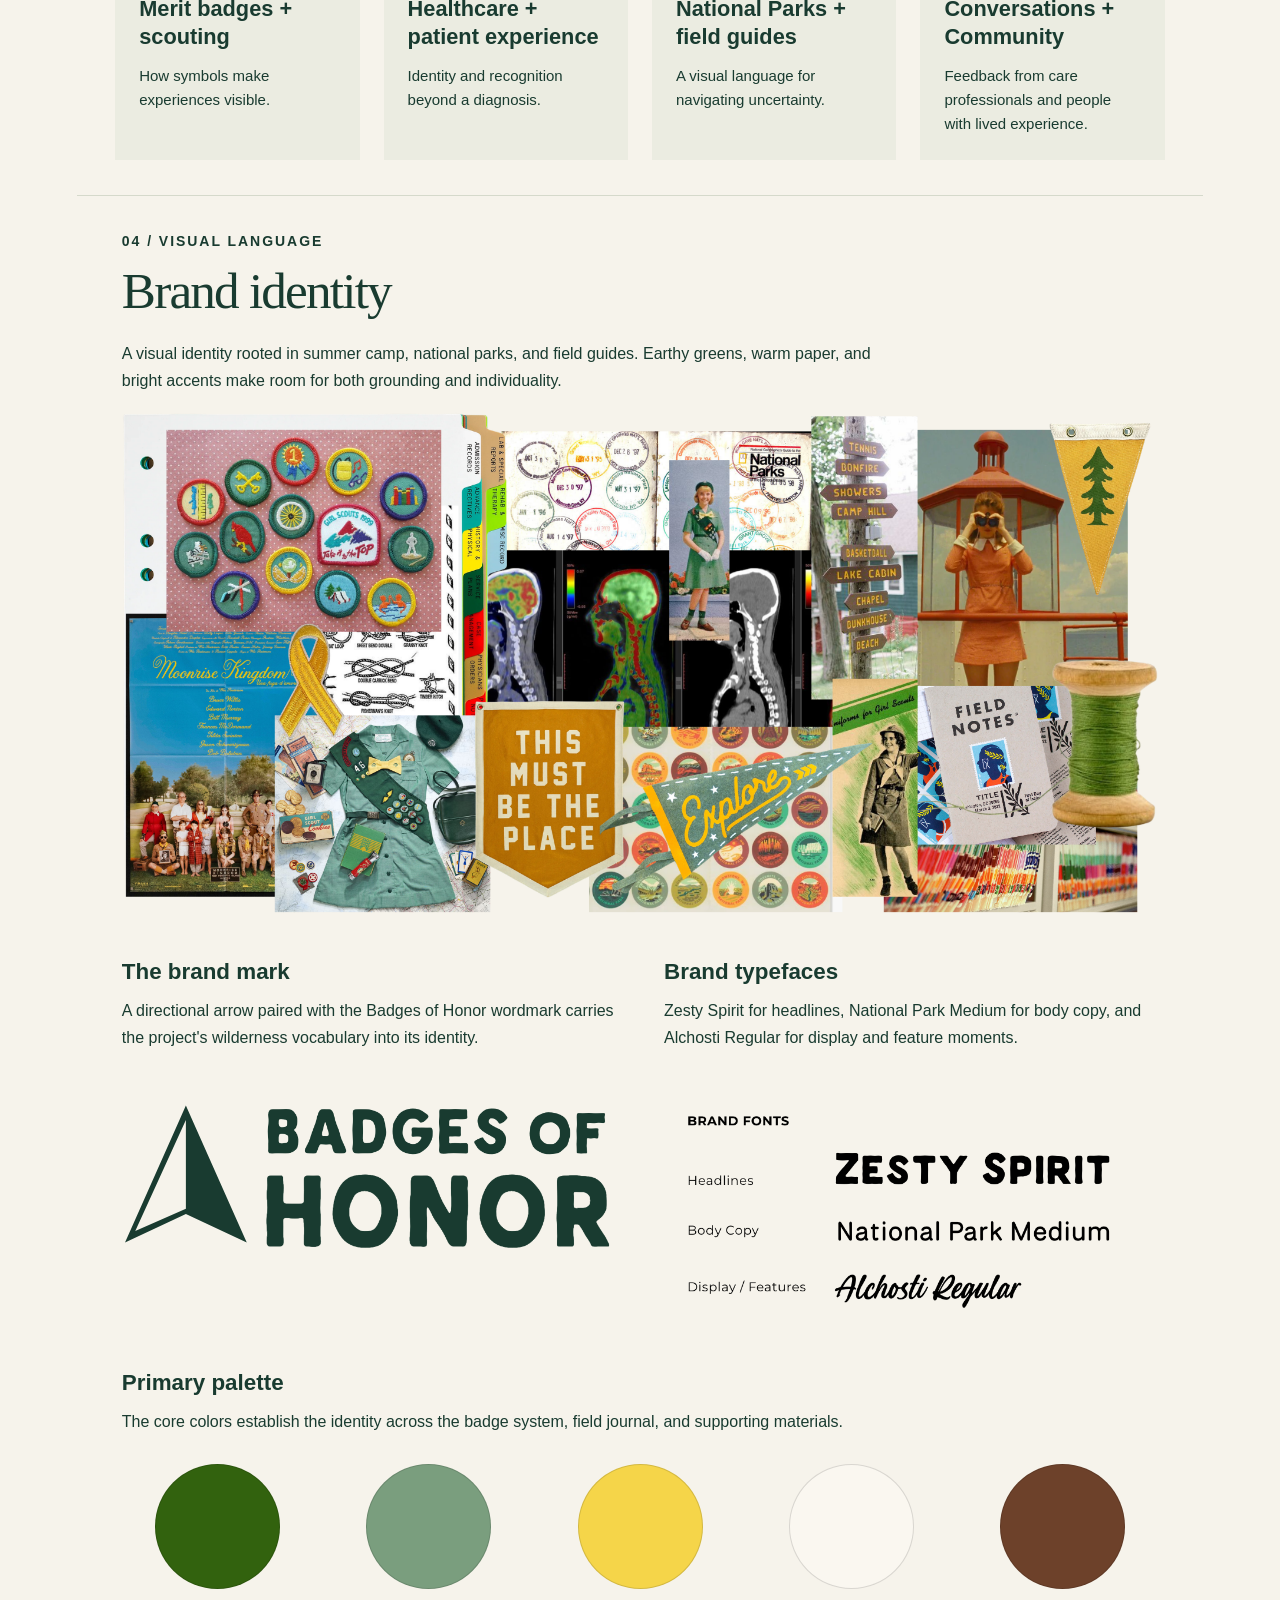
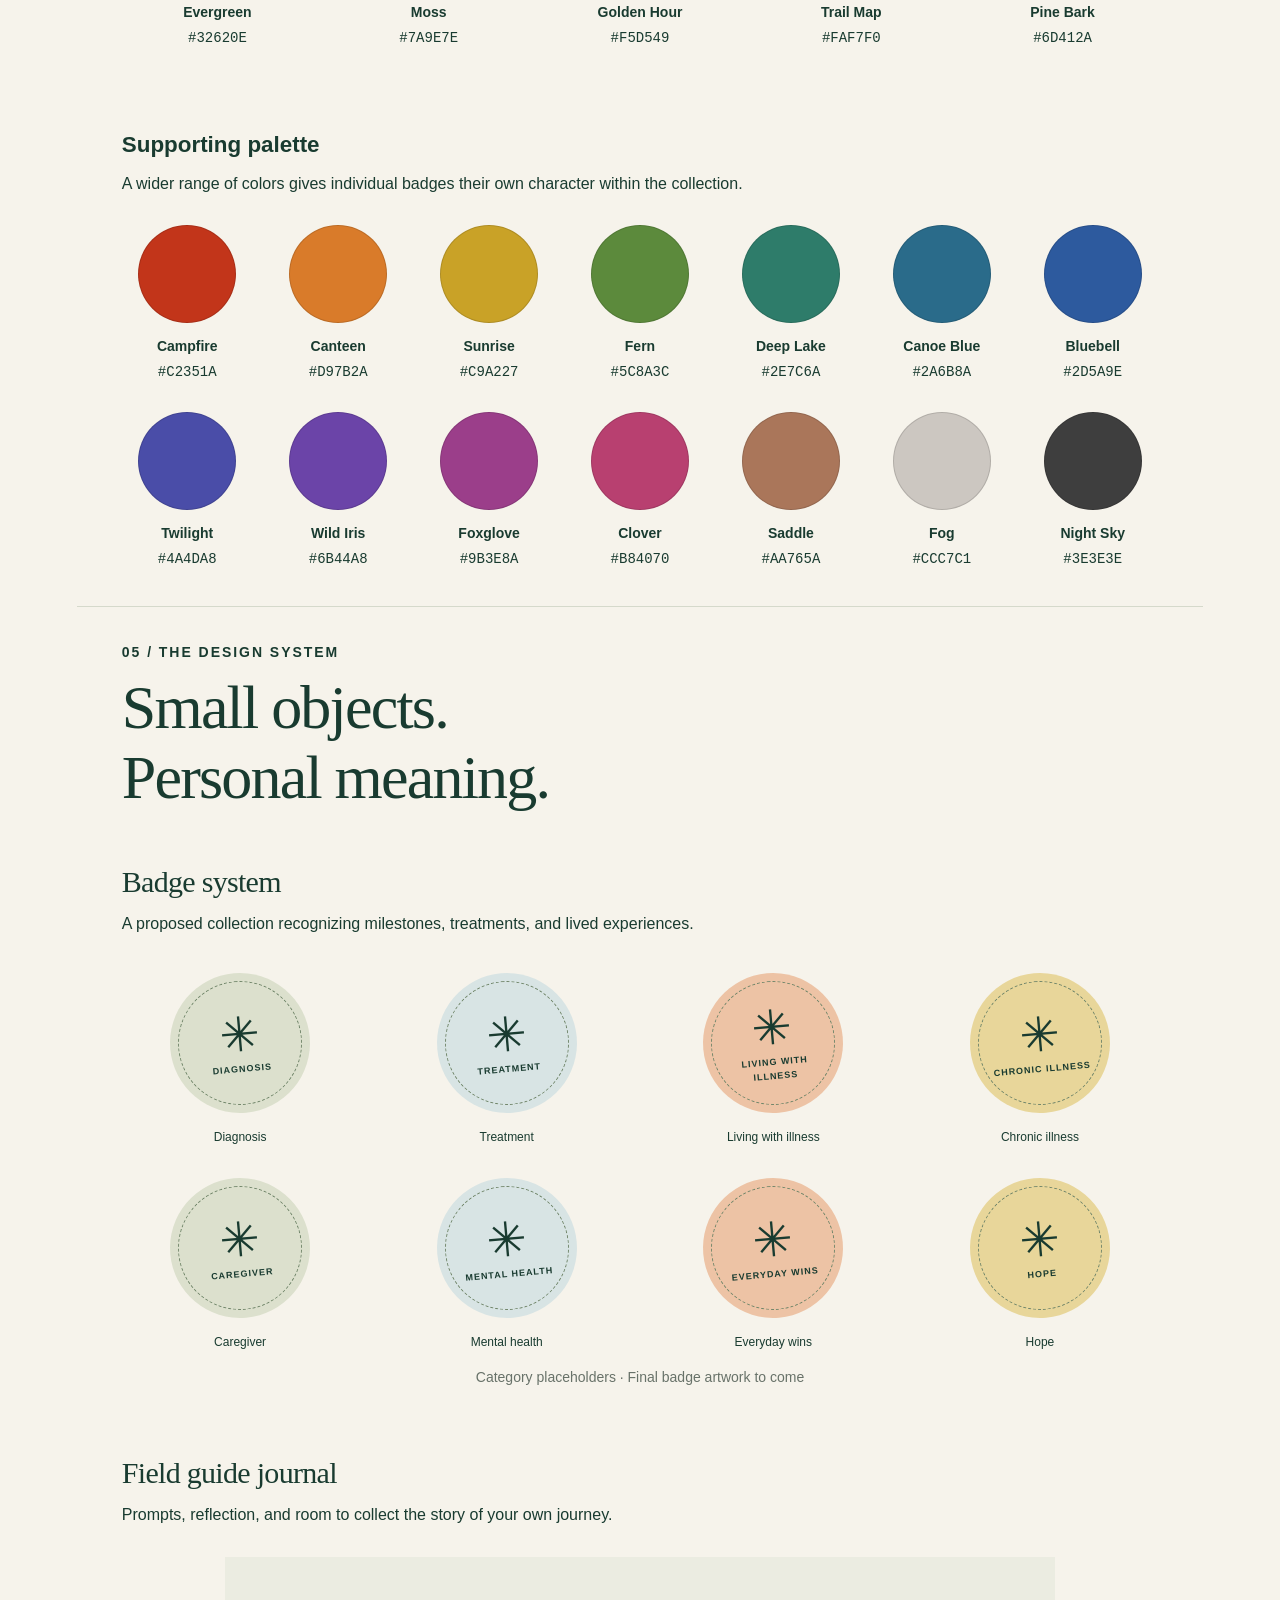
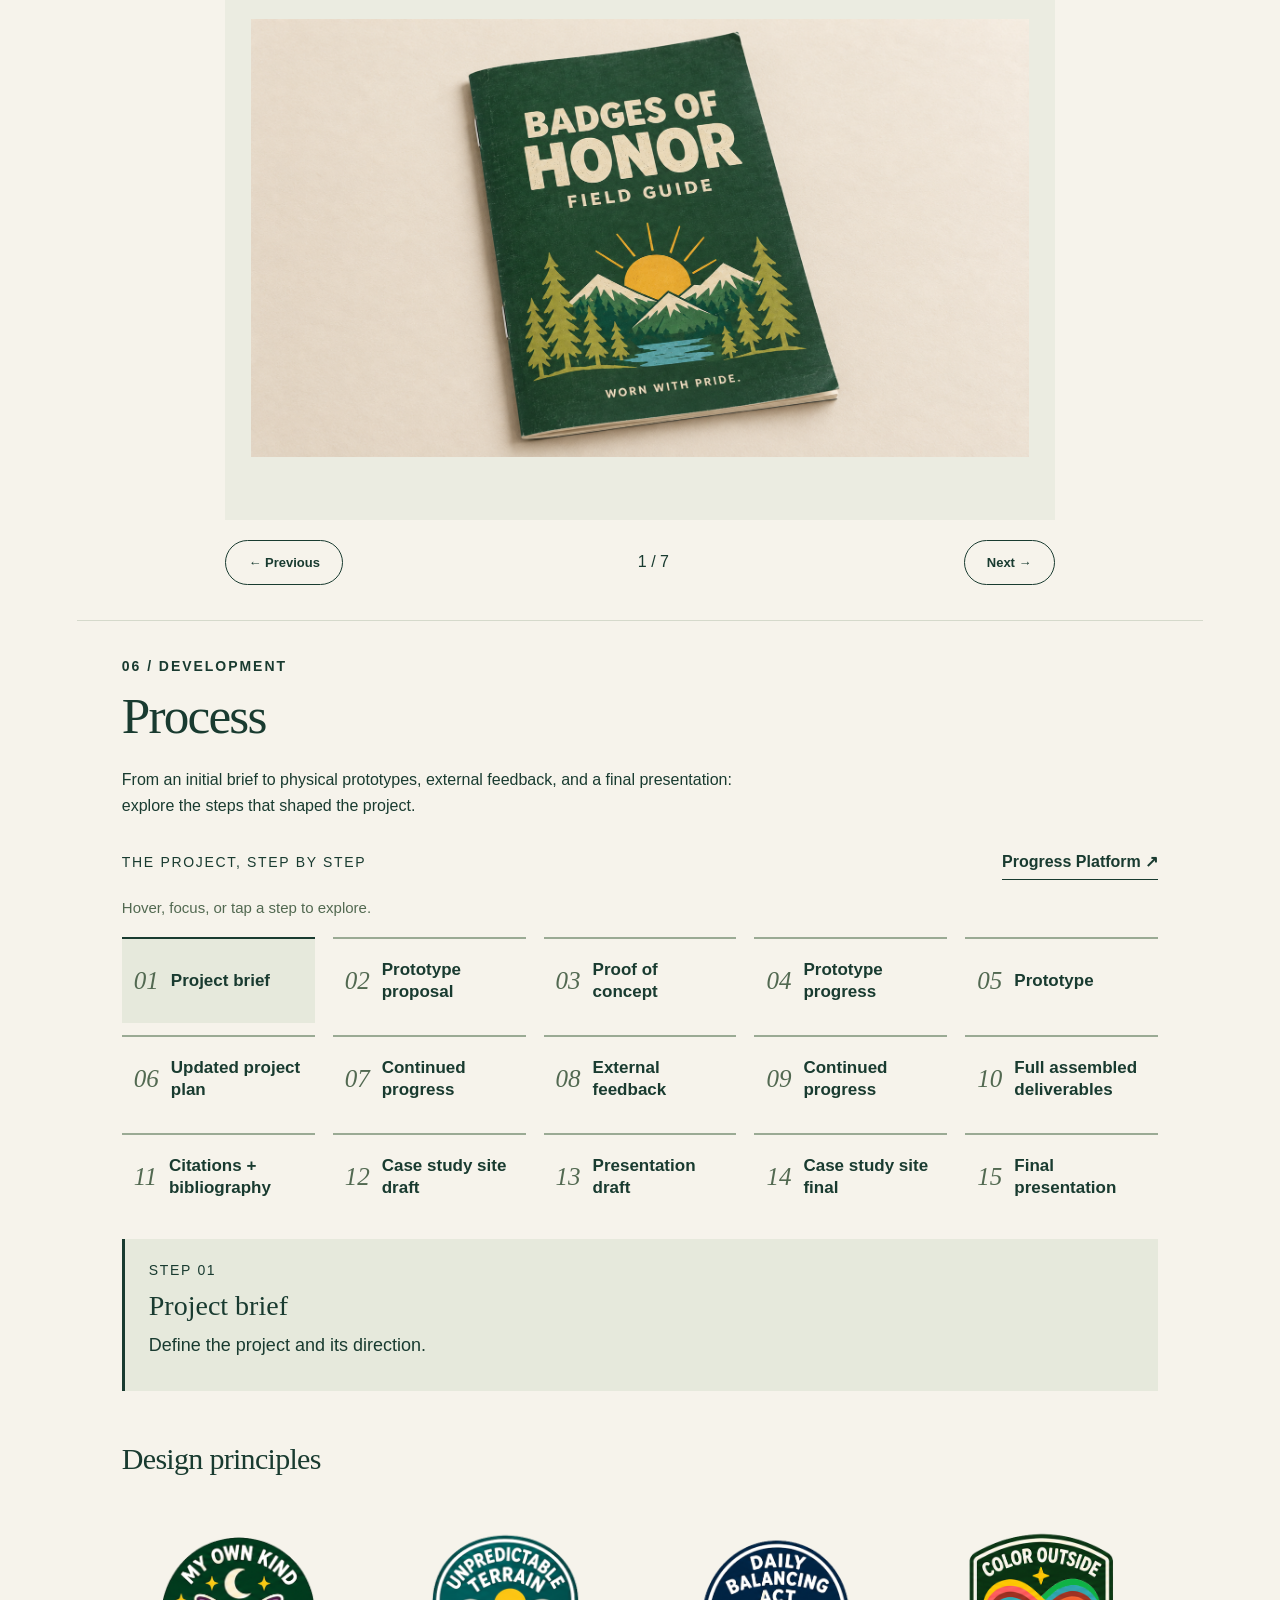
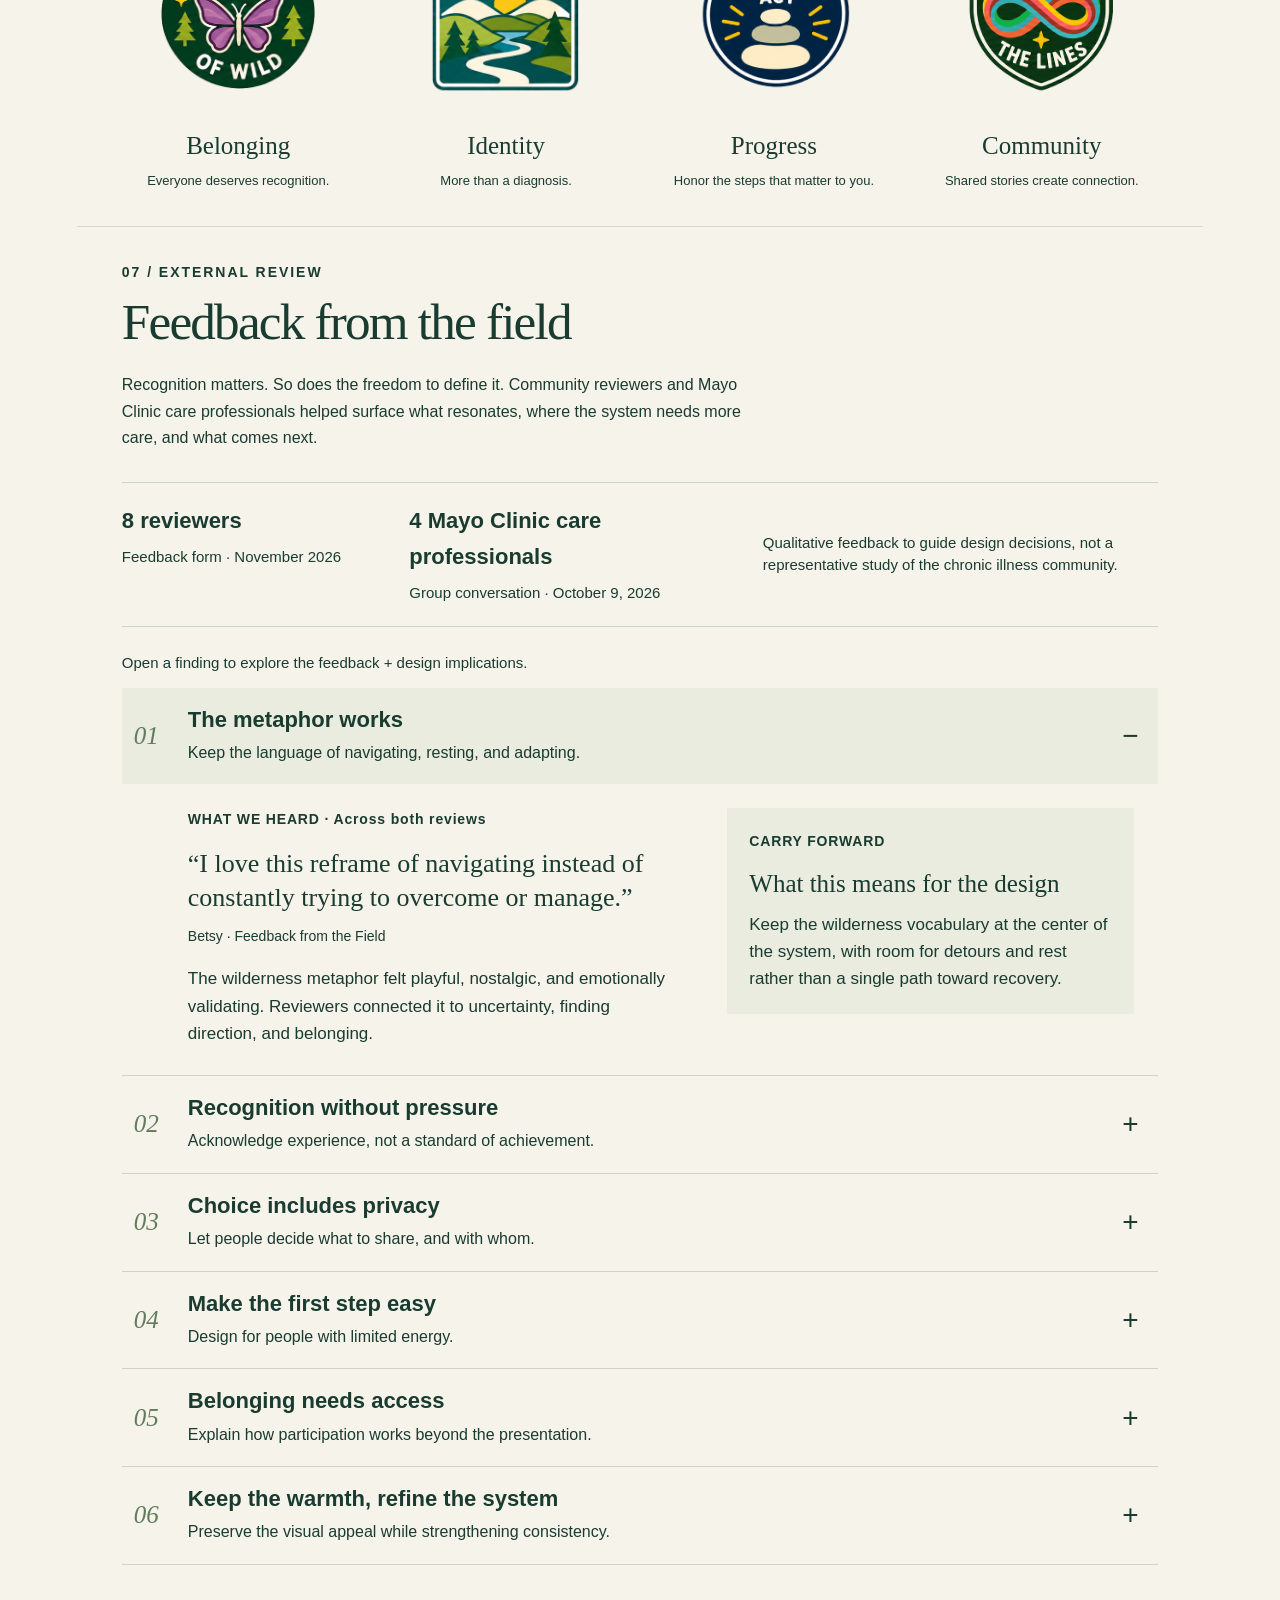
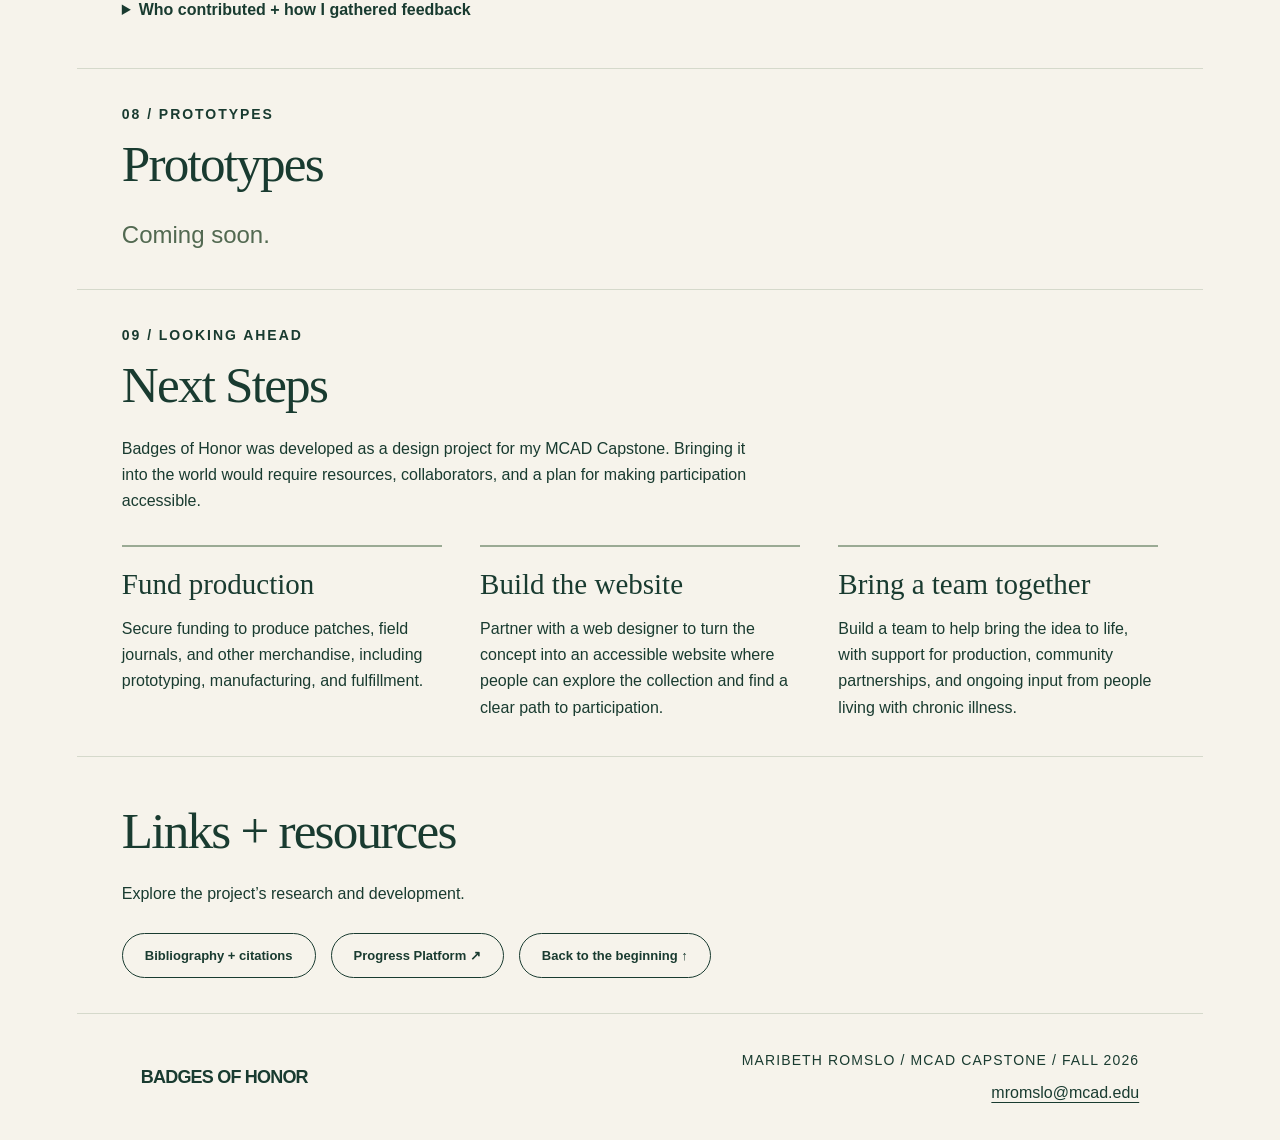
==== commit 7d933869: "Add files via upload" ====
--- a/index.html
+++ b/index.html
@@ -319,10 +319,12 @@
     <a class="skip" href="#overview">Skip to content</a>
     <header>
       <a class="brand" href="#" aria-label="Badges of Honor home"><svg xmlns="http://www.w3.org/2000/svg" xmlns:xlink="http://www.w3.org/1999/xlink" viewBox="0 0 820 270" class="brand-logo" width="190" height="63" style="display:block;width:190px;max-width:100%;height:auto;max-height:64px;object-fit:contain" role="img" aria-labelledby="title"><title id="title">Badges of Honor</title><defs><filter id="ink" color-interpolation-filters="sRGB"><feColorMatrix type="matrix" values="0 0 0 0 .098 0 0 0 0 .231 0 0 0 0 .188 -1 0 0 0 1"/></filter></defs><g fill="#193b30"><path fill-rule="evenodd" d="M106 10 207 237 106 190 5 237Z M106 34 22 218 106 181Z"/></g><svg x="235" y="10" width="580" height="240" viewBox="65 85 620 255"><image width="730" height="392" xlink:href="[data-uri]" filter="url(#ink)"/></svg></svg></a>
-      <nav id="nav" aria-label="Main navigation"><a href="#research">Research</a
-        ><a href="#identity">Identity</a><a href="#process">Process</a
-        ><a href="#feedback">Feedback</a><a href="#next-steps">Next Steps</a>
-        <a href="bibliography.html">Bibliography</a>
+      <nav id="nav" aria-label="Main navigation">
+        <a href="#why">The Why</a>
+        <a href="#research">Research</a>
+        <a href="#identity">Identity</a>
+        <a href="#process">Process</a>
+        <a href="#feedback">Feedback</a>
       </nav>
       <a class="button nav-cta" href="#section-01">View the project ↗</a>
     </header>
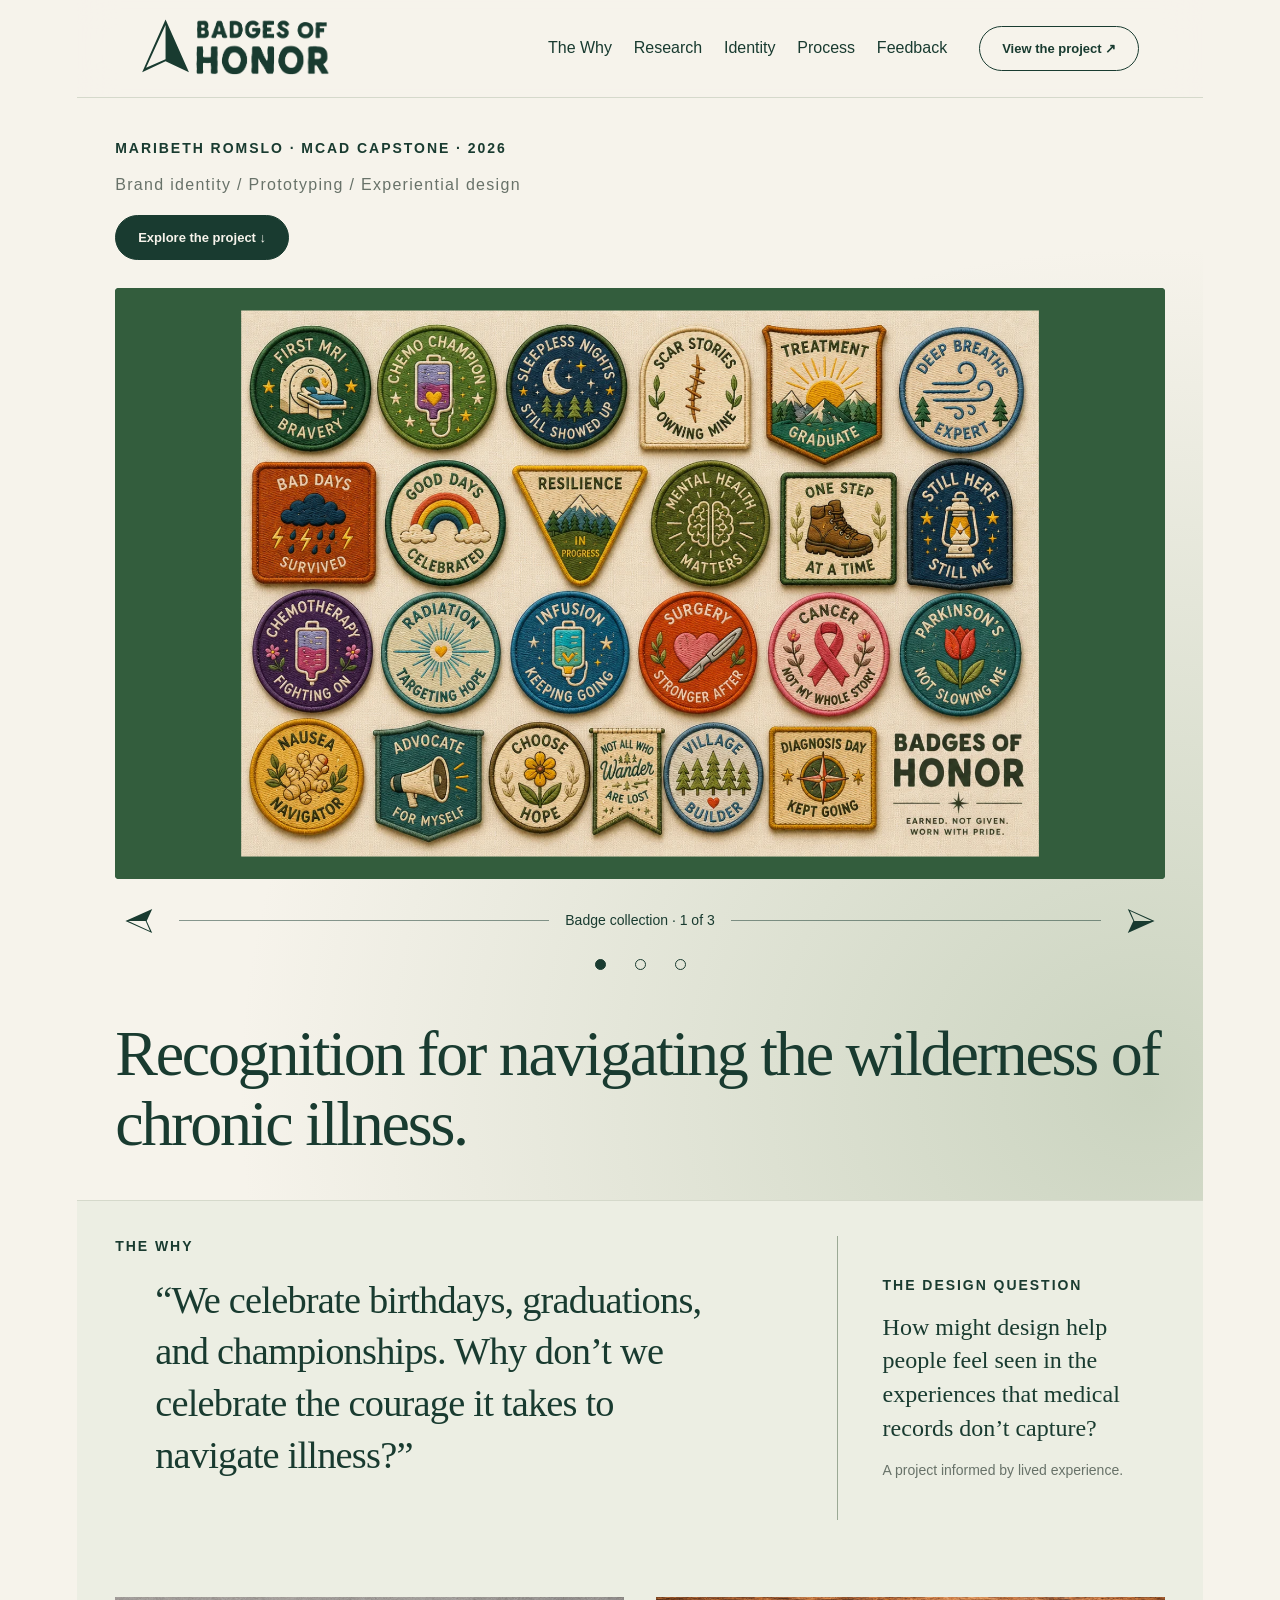
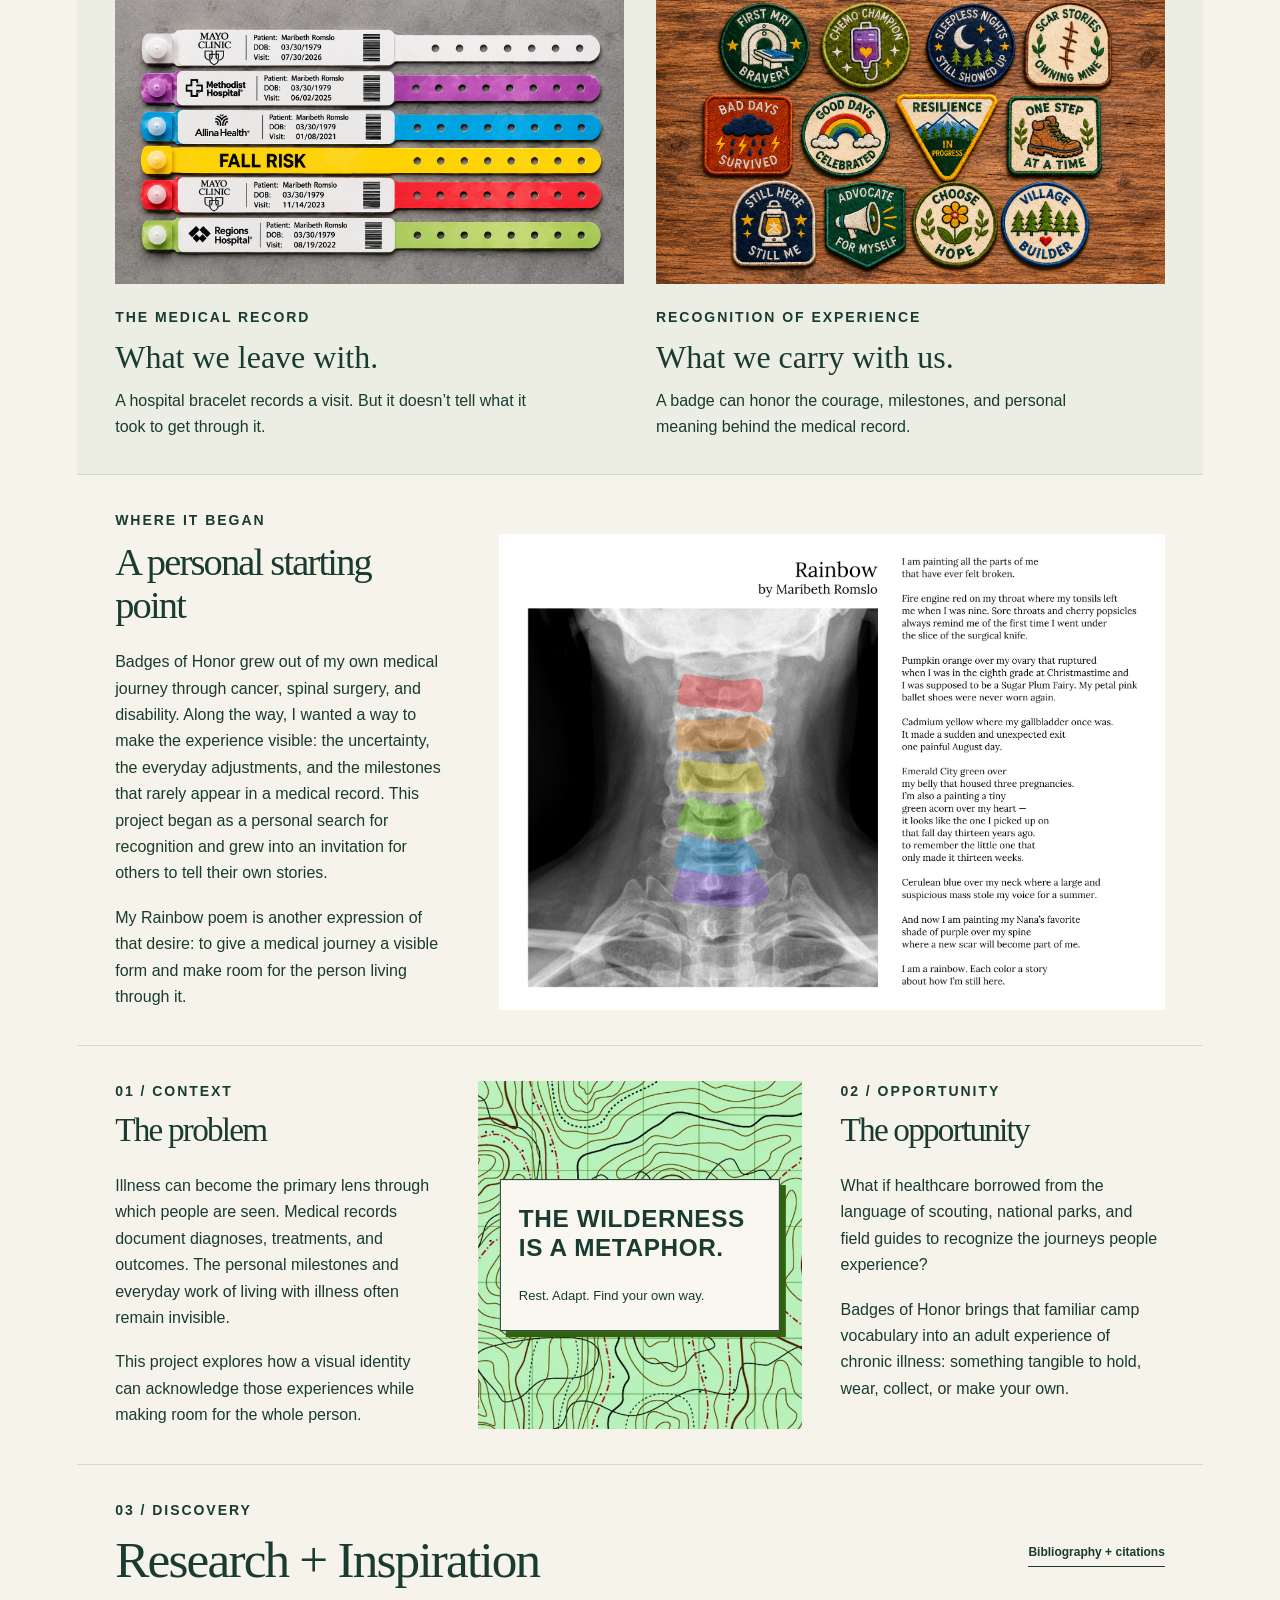
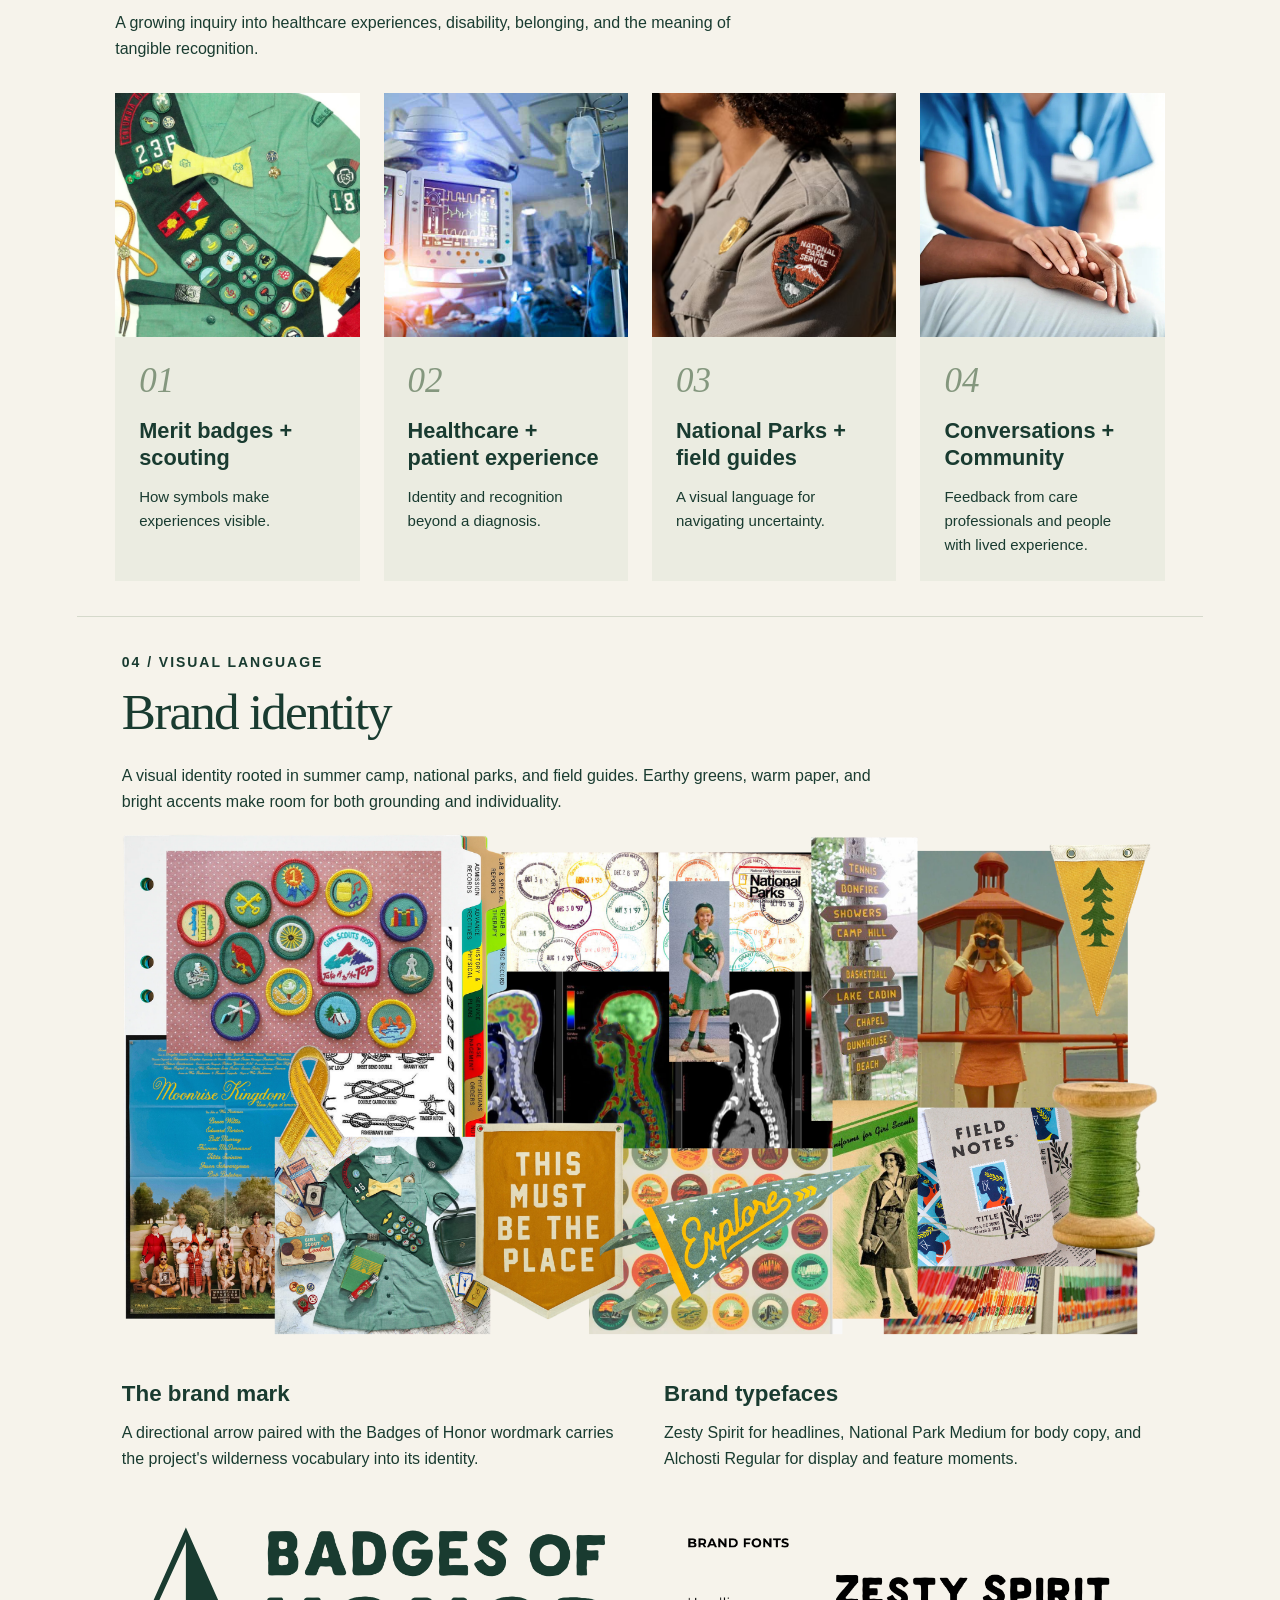
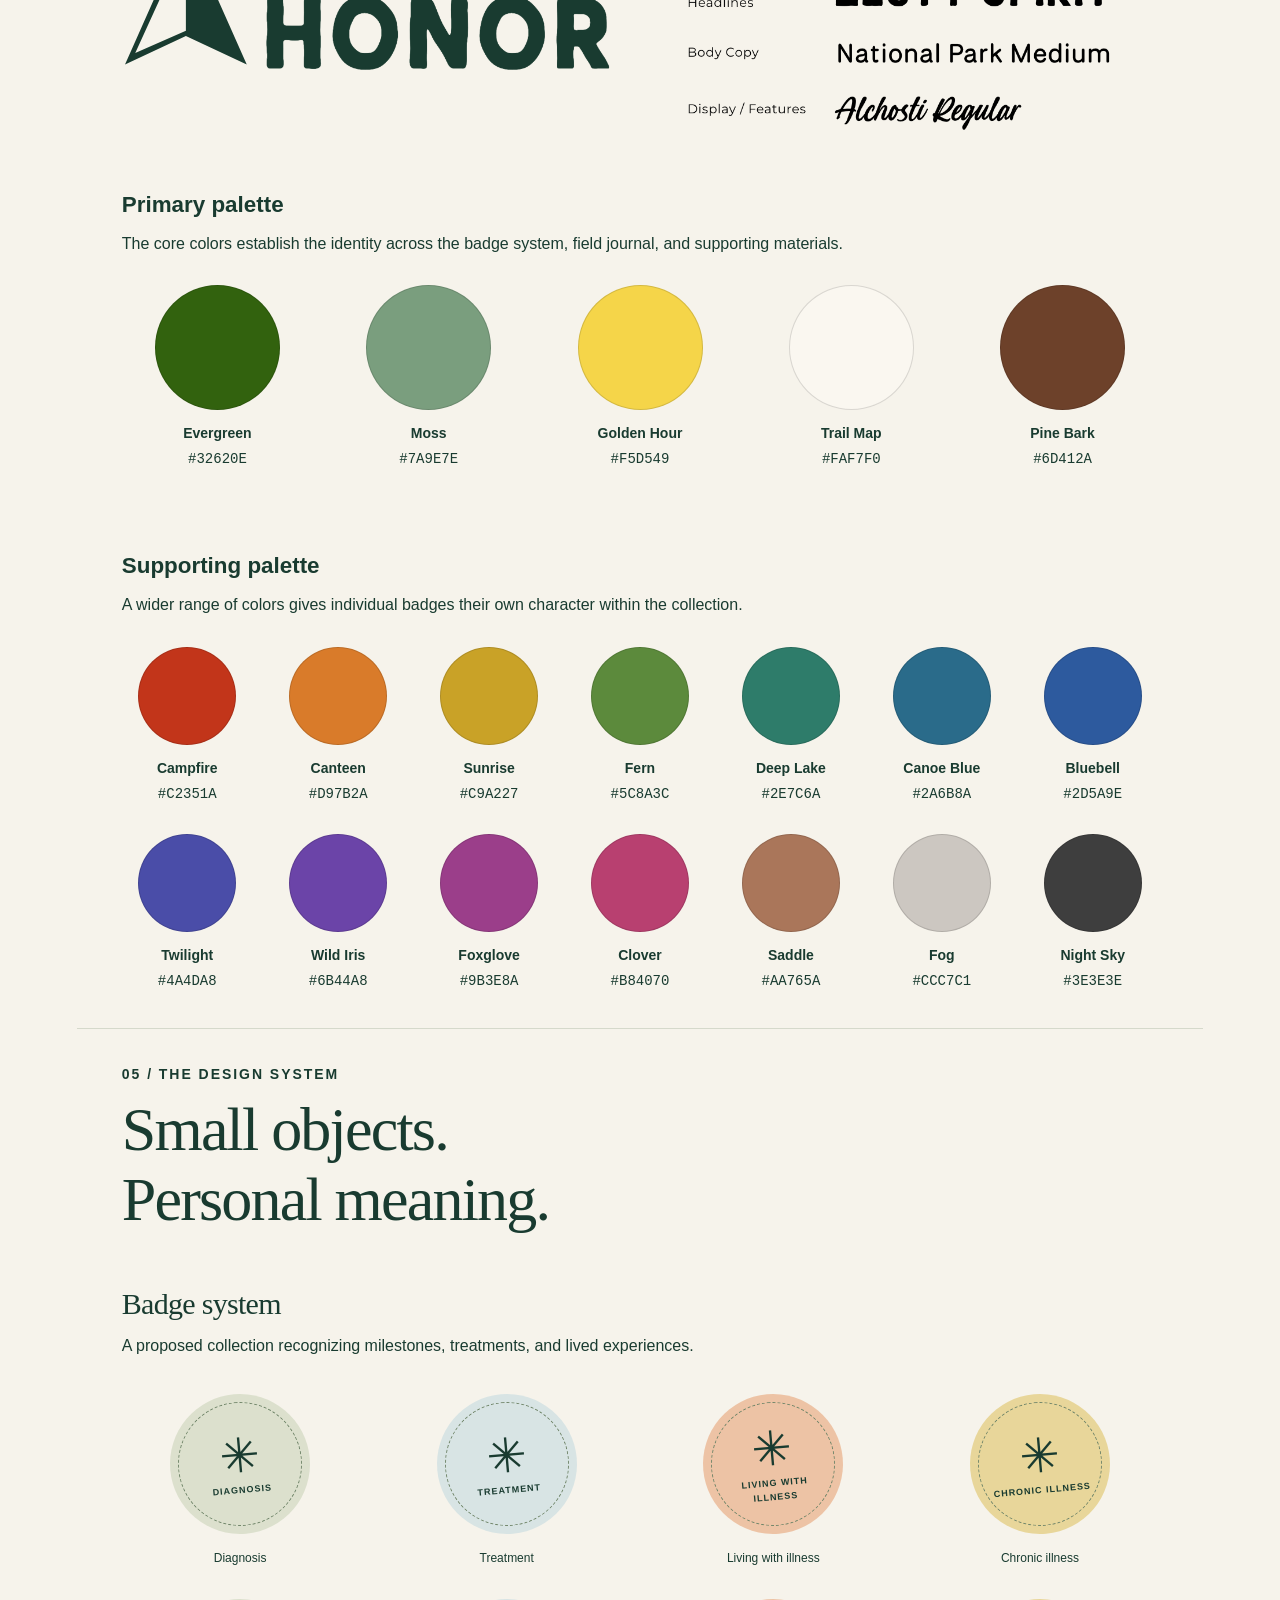
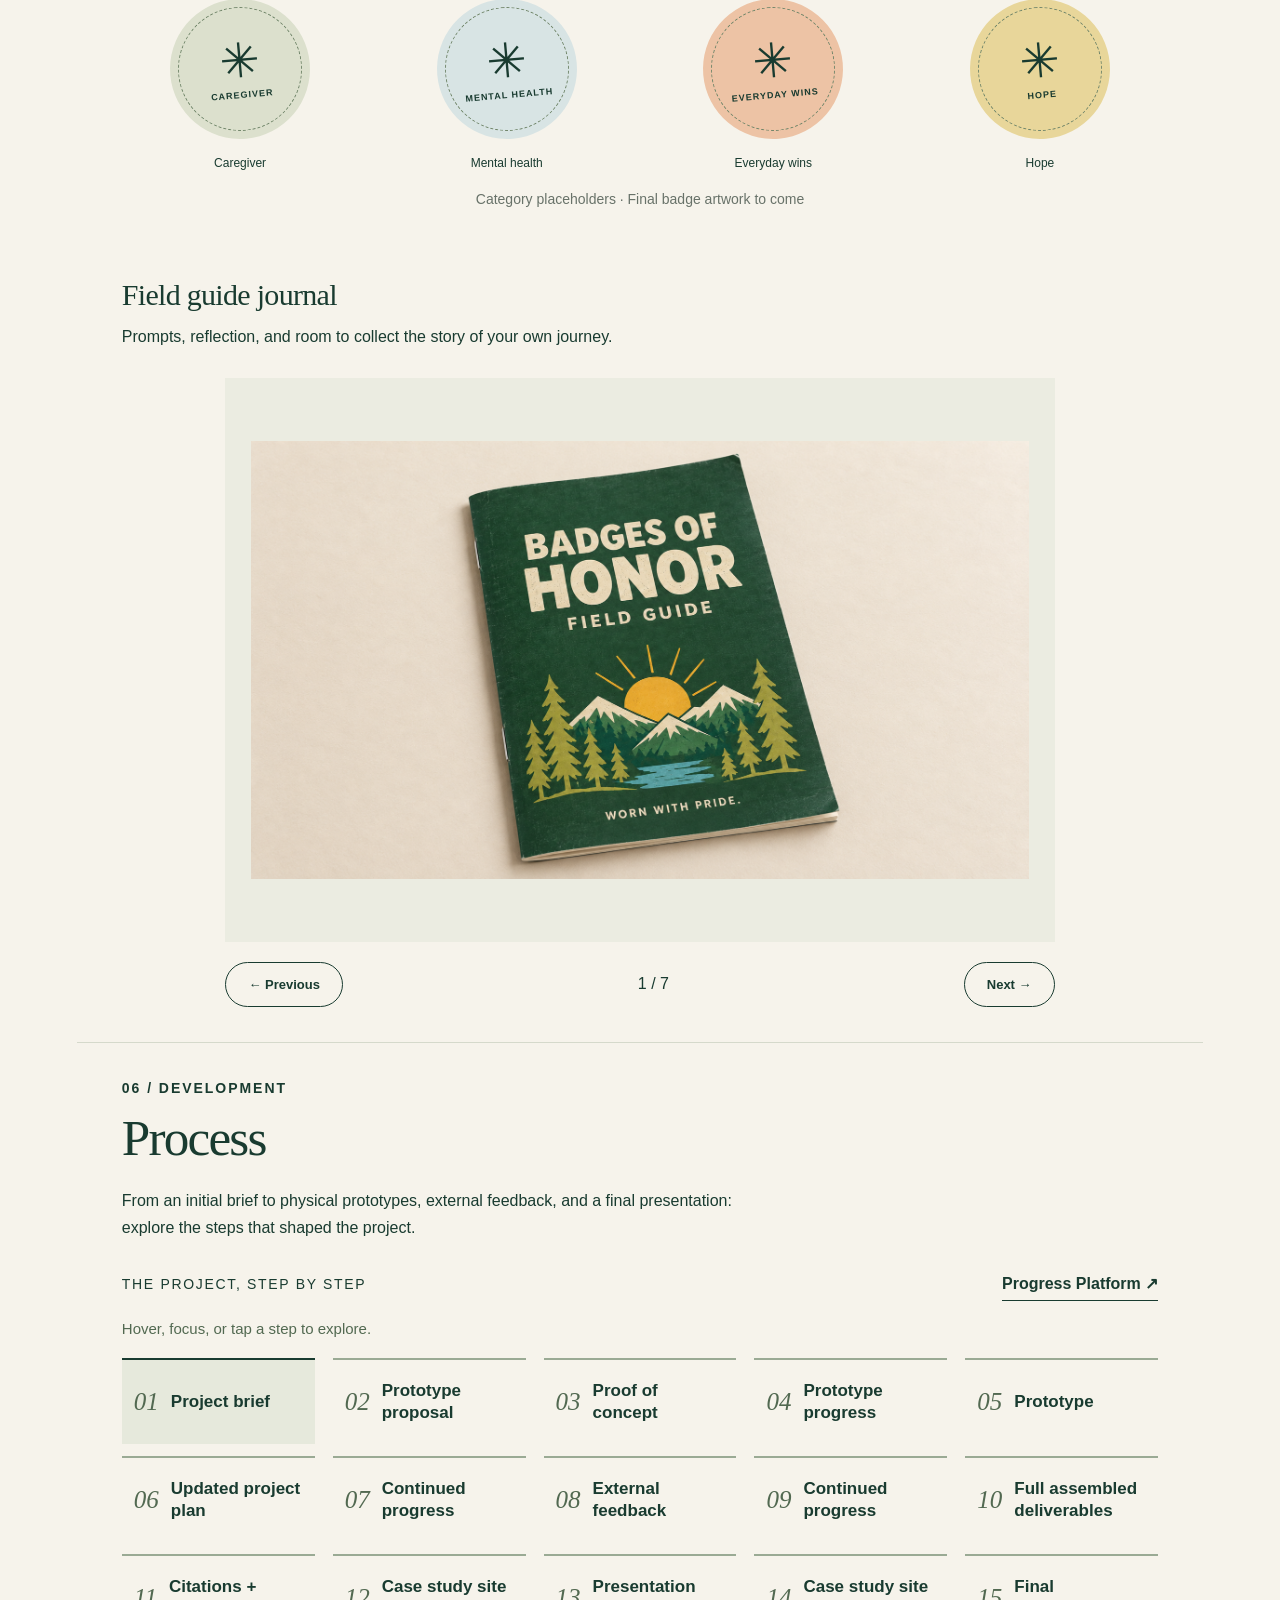
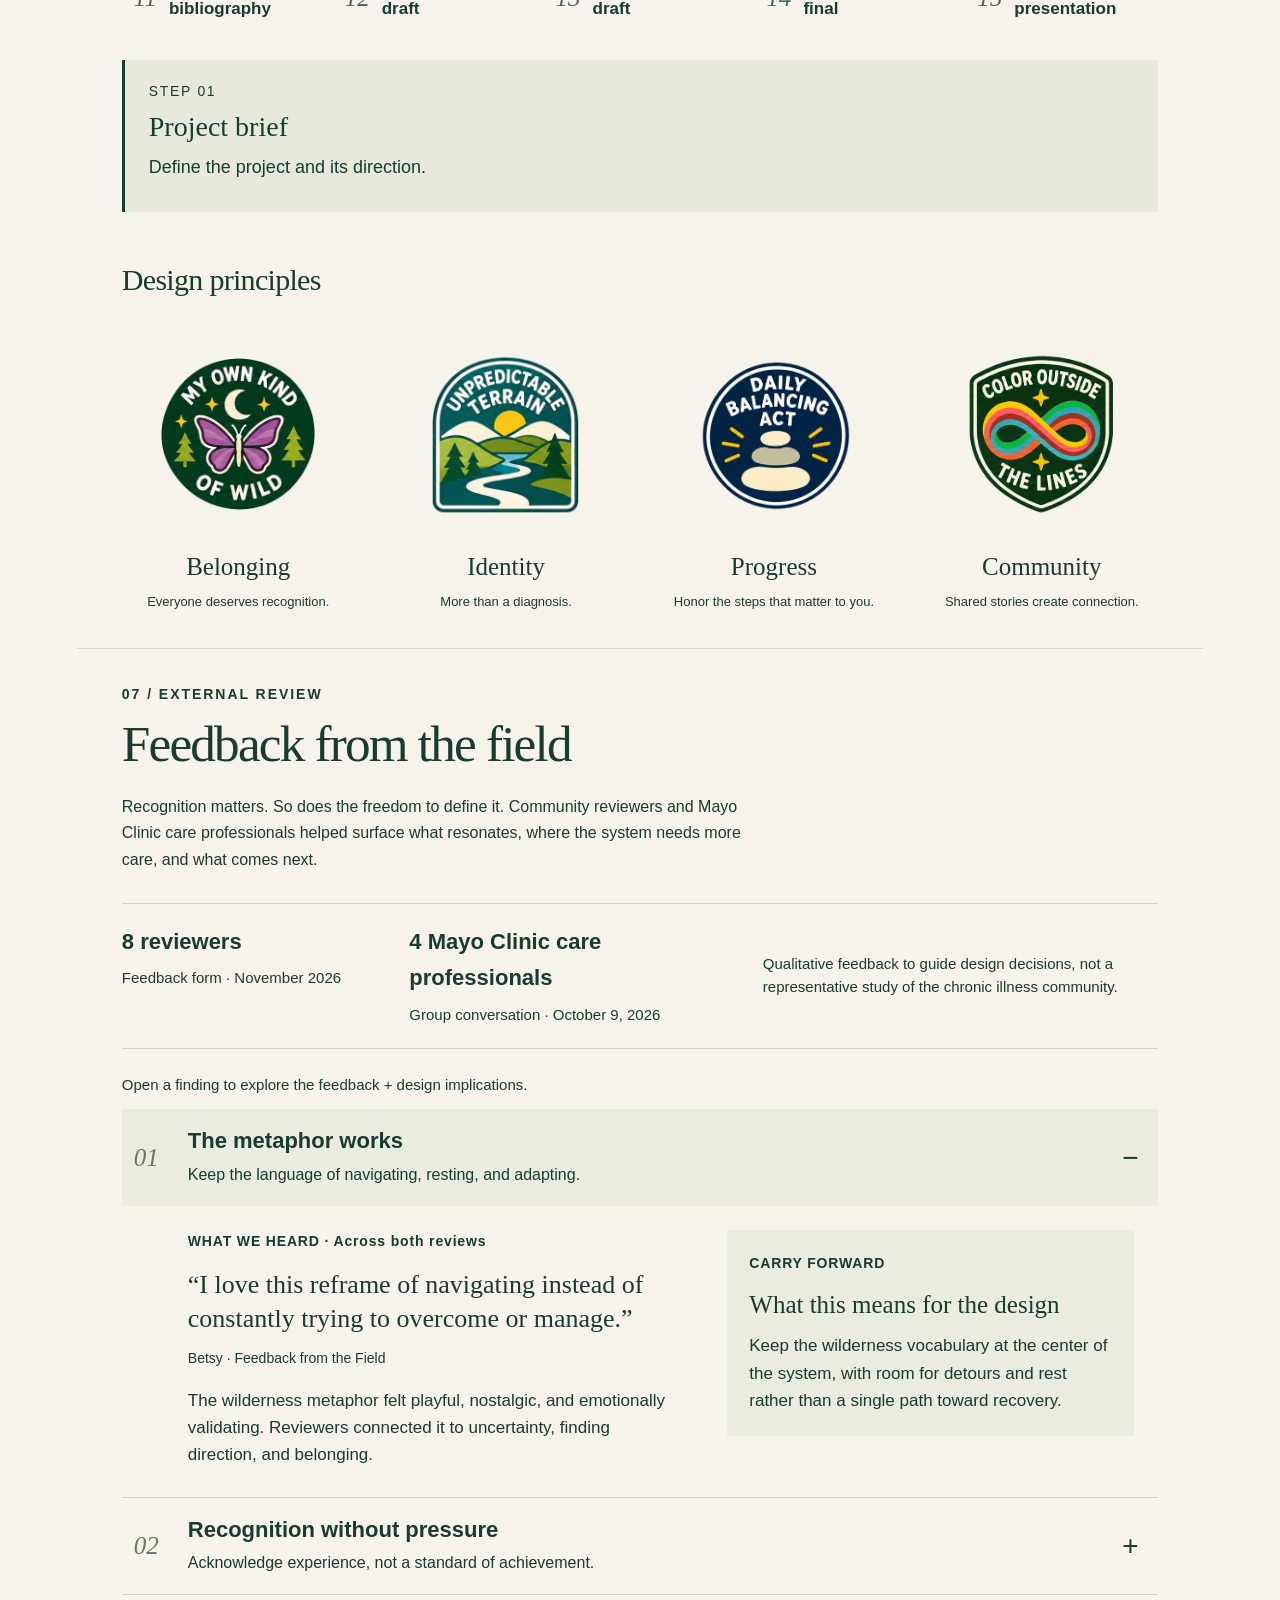
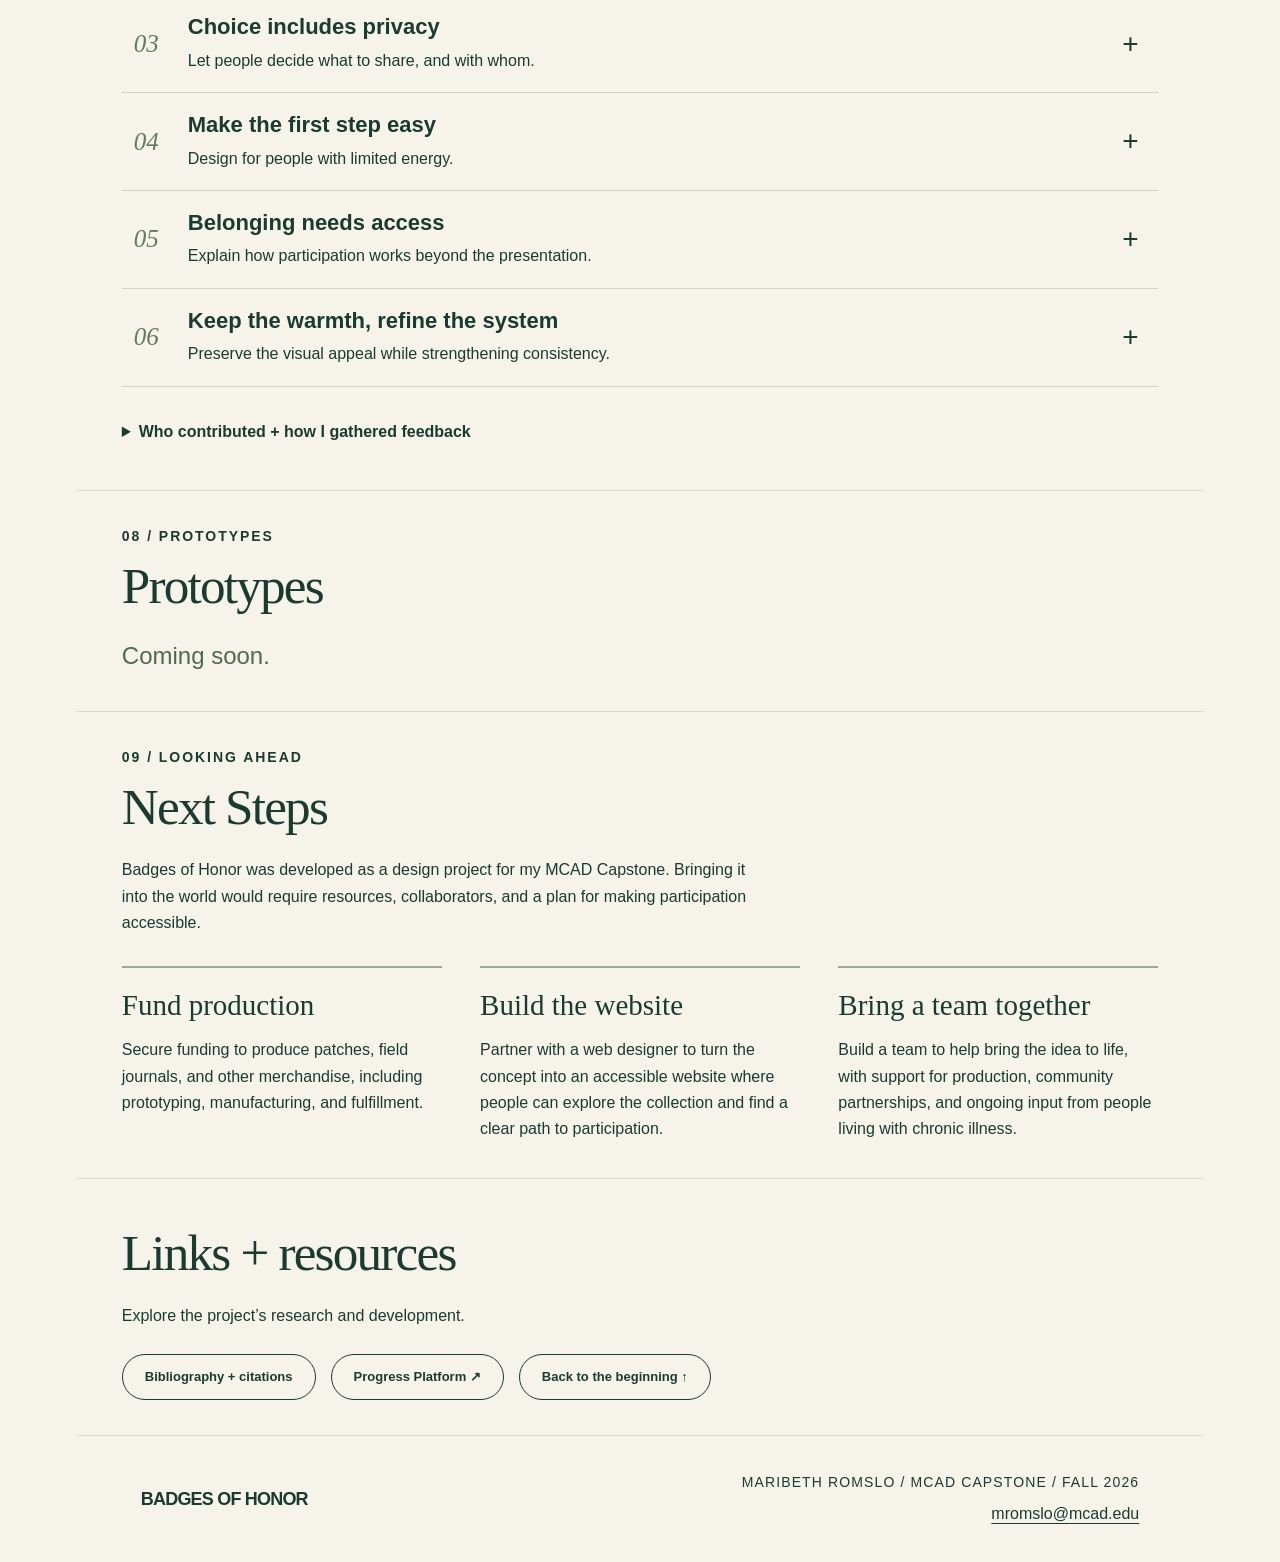
==== commit a9057ce3: "Add files via upload" ====
--- a/index.html
+++ b/index.html
@@ -314,6 +314,22 @@
 footer .footer-email { display:inline-block; margin-top:8px; font-size:16px; letter-spacing:normal; text-transform:none; text-decoration:underline; text-underline-offset:4px; }
 @media(max-width:750px) { .next-steps-grid { grid-template-columns:1fr; } }
 </style>
+<style>
+/* Full-width opening carousel with project context above and headline below. */
+main > .hero { display:flex; flex-direction:column; align-items:stretch; gap:28px; width:100%; max-width:none; box-sizing:border-box; padding:40px max(3vw,24px); }
+.hero > .hero-copy { display:flex; flex-direction:column; align-items:flex-start; gap:14px; width:100%; max-width:none; padding:0; }
+.hero > .hero-copy .eyebrow { margin:0; }
+.hero > .hero-copy .meta { margin:0; font-size:16px; line-height:1.5; }
+.hero > .hero-copy .button { margin:4px 0 0; }
+.hero > .hero-carousel { width:100%; max-width:none; align-self:stretch; margin:0; }
+.hero > .hero-carousel .carousel-stage { width:100%; aspect-ratio:16/9; height:auto; }
+.hero > h1.hero-statement { width:100%; max-width:none; margin:8px 0 0; font-family:Georgia,'Times New Roman',serif; font-size:clamp(38px,5vw,88px); font-weight:400; line-height:1.1; letter-spacing:-.035em; }
+@media(max-width:650px) {
+ main > .hero { padding:28px 20px; gap:22px; }
+ .hero > .hero-copy .meta { font-size:14px; }
+ .hero > h1.hero-statement { font-size:clamp(34px,8vw,48px); }
+}
+</style>
 </head>
   <body>
     <a class="skip" href="#overview">Skip to content</a>
@@ -332,10 +348,8 @@
       <section class="hero" id="overview">
         <div class="hero-copy">
           <p class="eyebrow">MARIBETH ROMSLO · MCAD CAPSTONE · 2026</p>
-          <p class="hero-project-name">Badges of Honor</p>
-          <h1 class="hero-statement">Recognition for navigating the wilderness of<br class="hero-line-break" /> chronic illness.</h1>
+          <div class="meta">Brand identity / Prototyping / Experiential design</div>
           <a class="button dark" href="#section-01">Explore the project ↓</a>
-          <div class="meta">Brand identity / Prototyping / Experiential design</div>
         </div>
         <div class="hero-carousel" role="region" aria-roledescription="carousel" aria-label="Badges of Honor project highlights" tabindex="0">
           <div class="carousel-stage">
@@ -355,6 +369,7 @@
               <button type="button" data-slide="2" aria-label="Show companion website" aria-current="false"></button>
             </div>
         </div>
+        <h1 class="hero-statement">Recognition for navigating the wilderness of chronic illness.</h1>
       </section>
       <section id="why" class="why">
         <div>
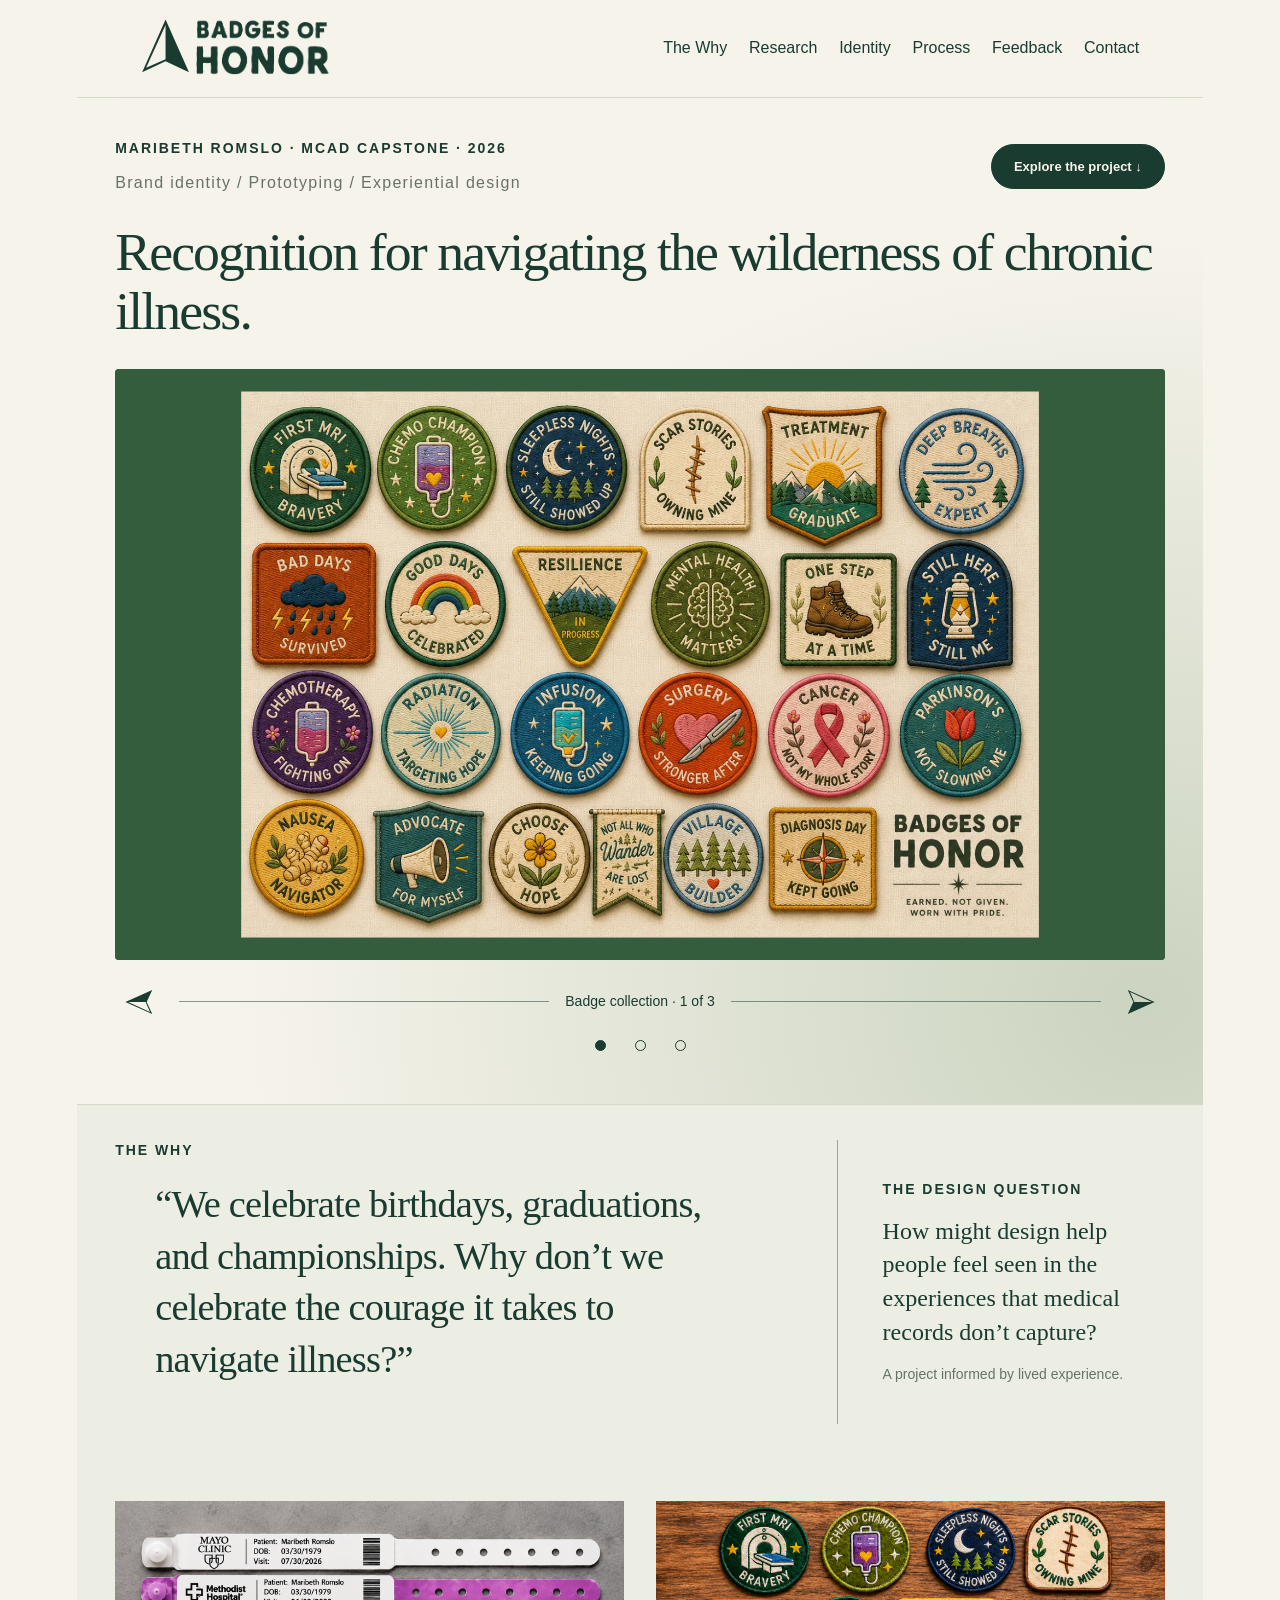
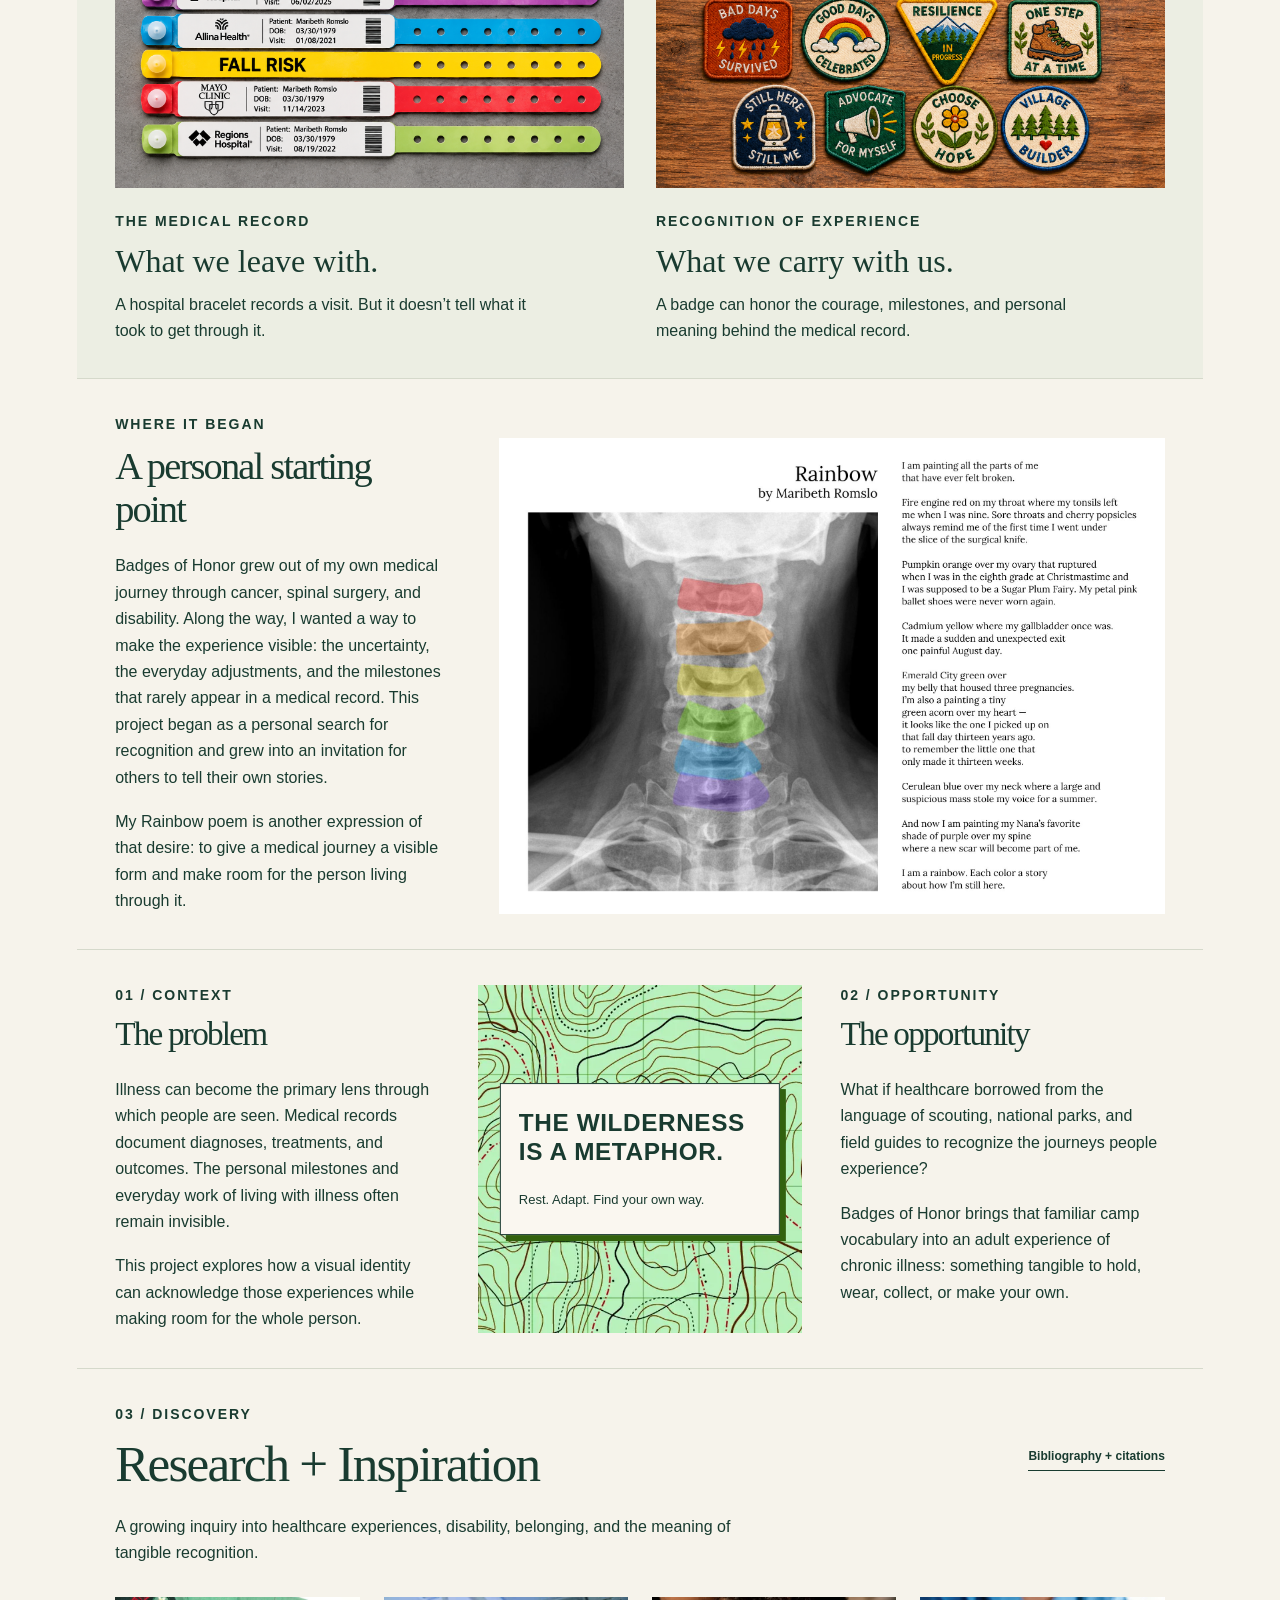
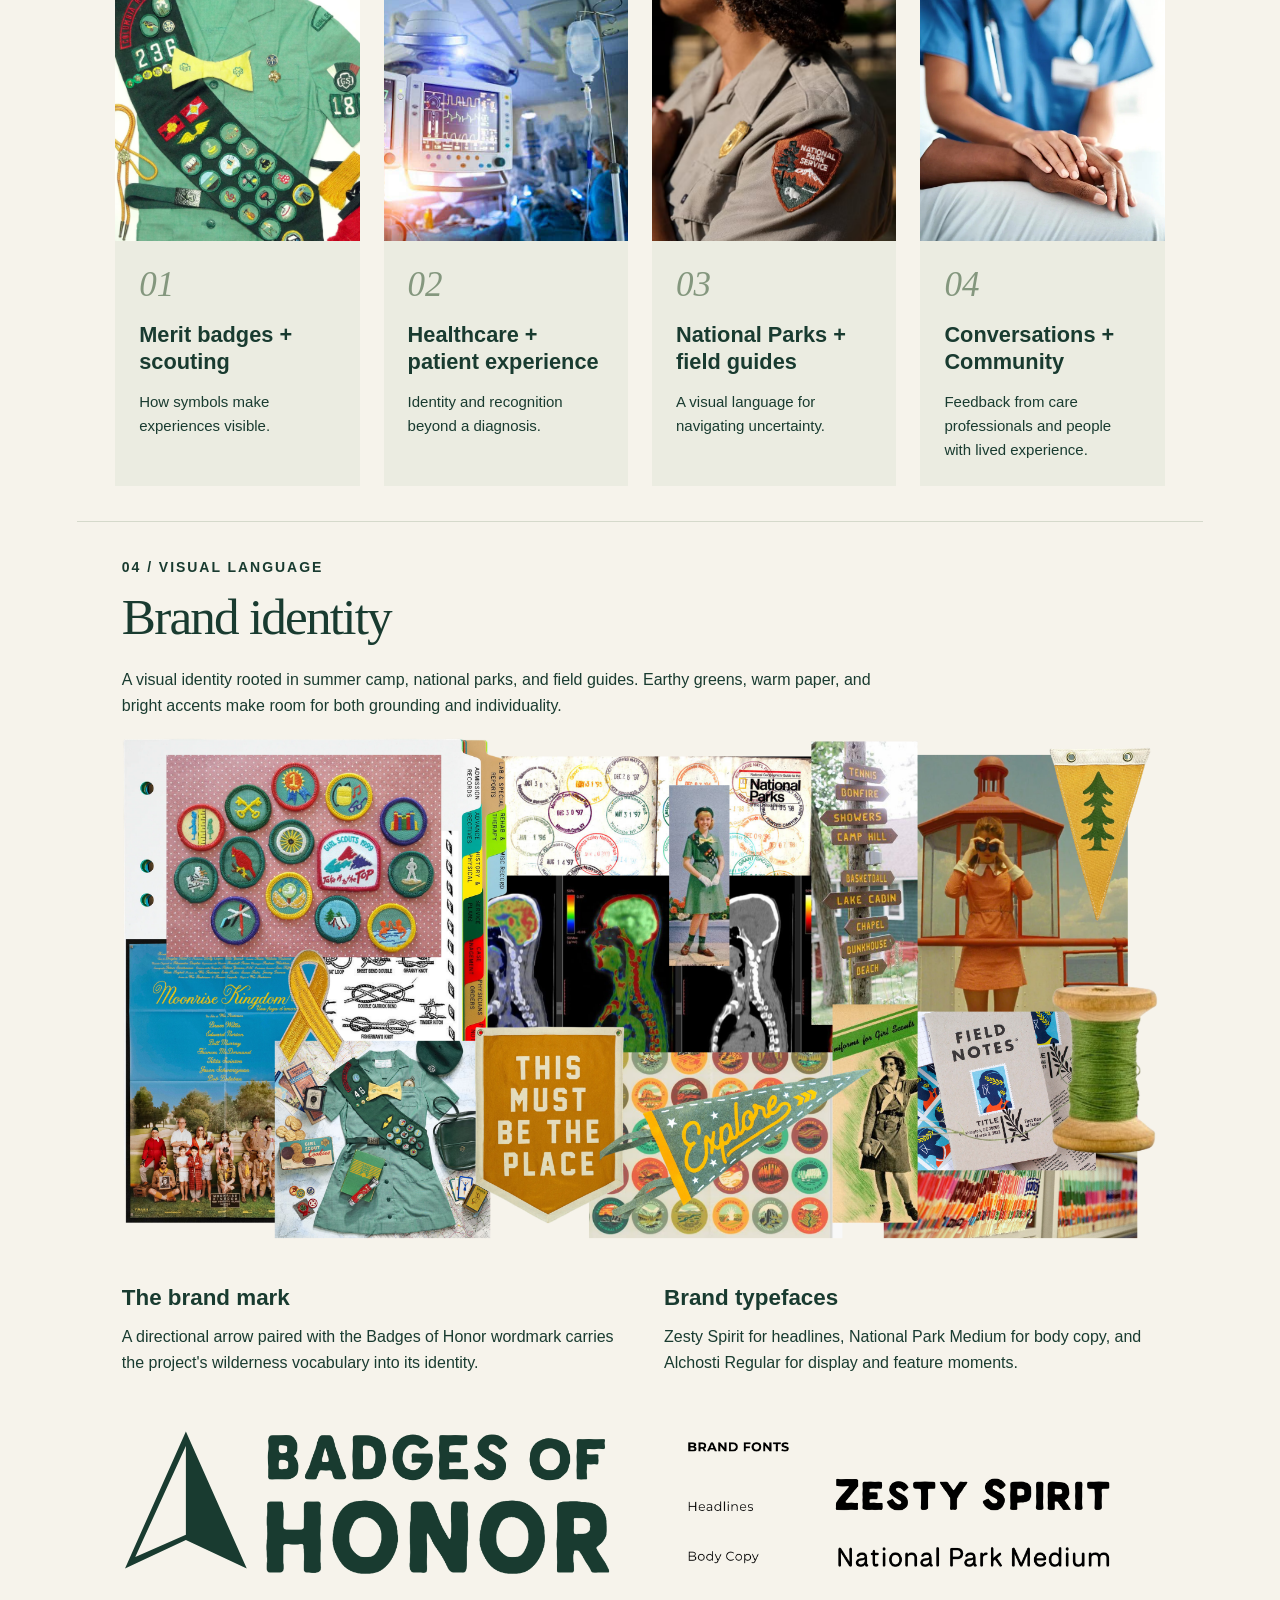
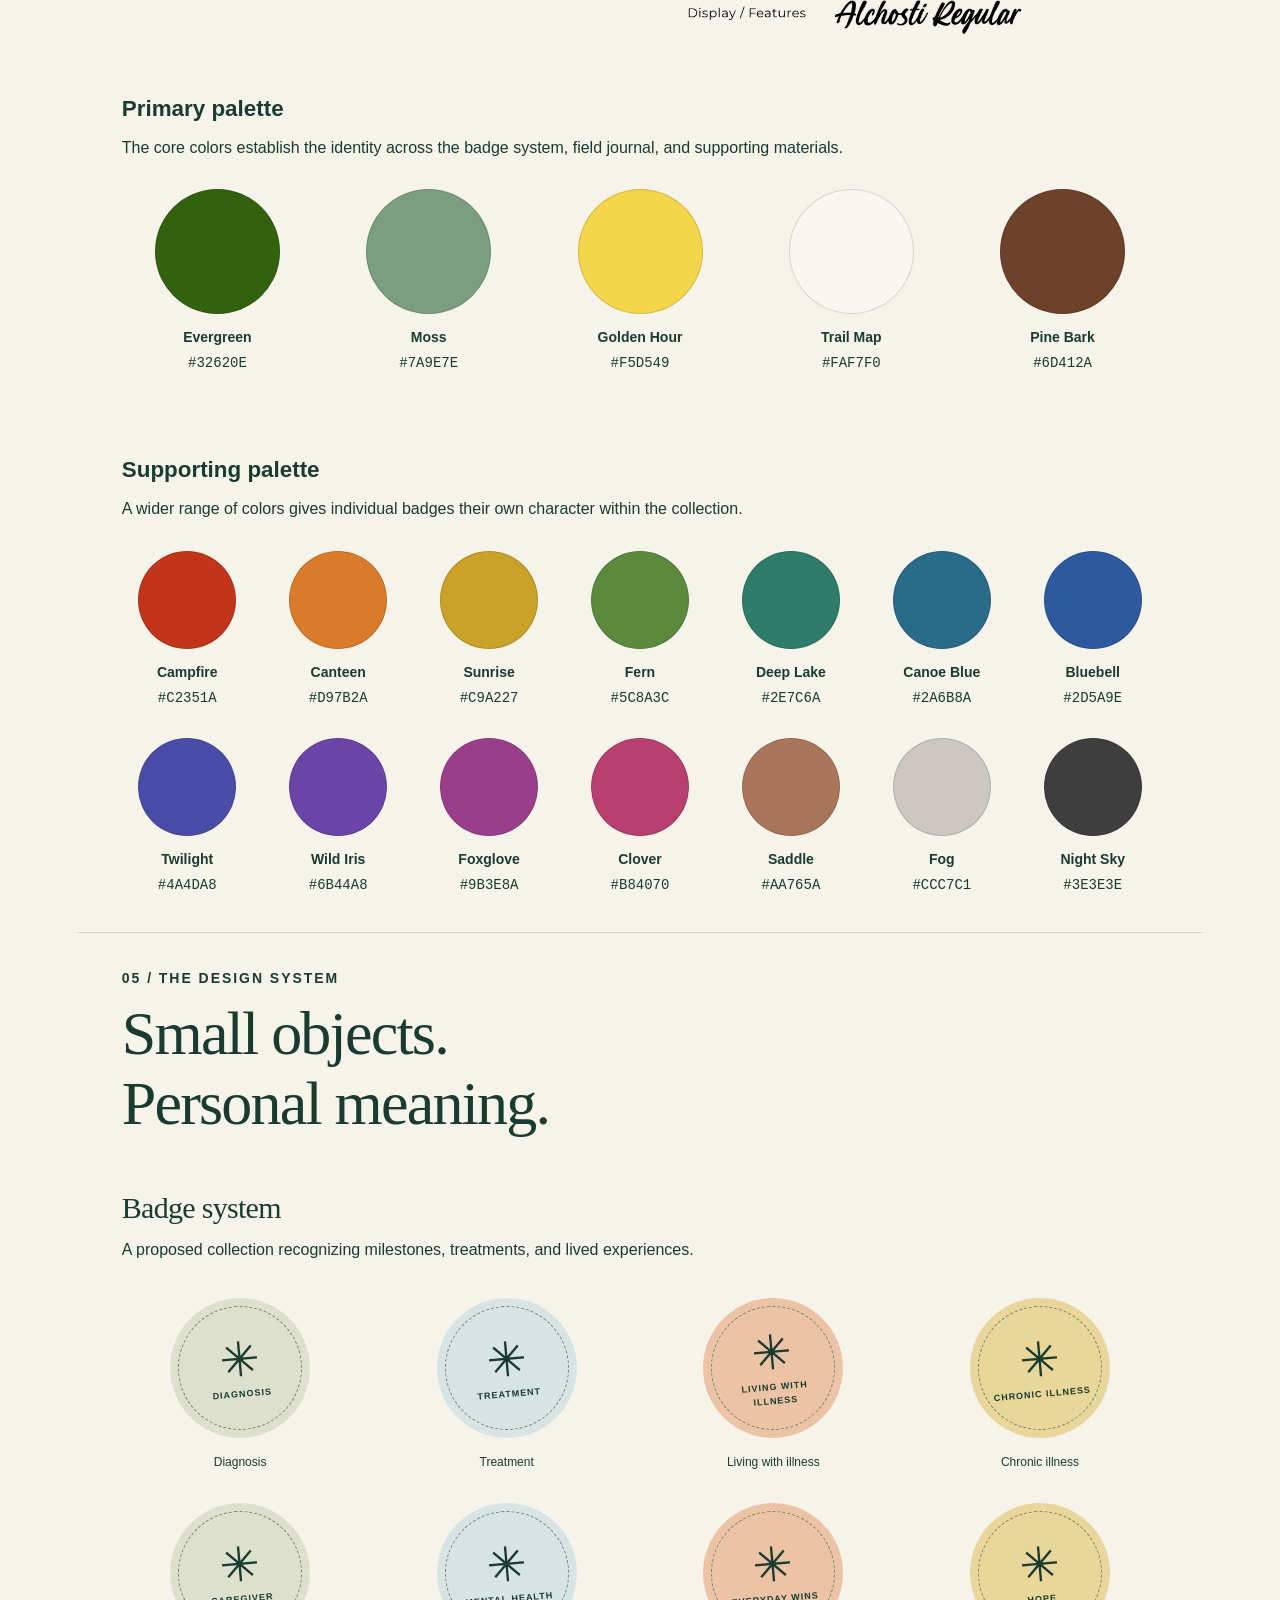
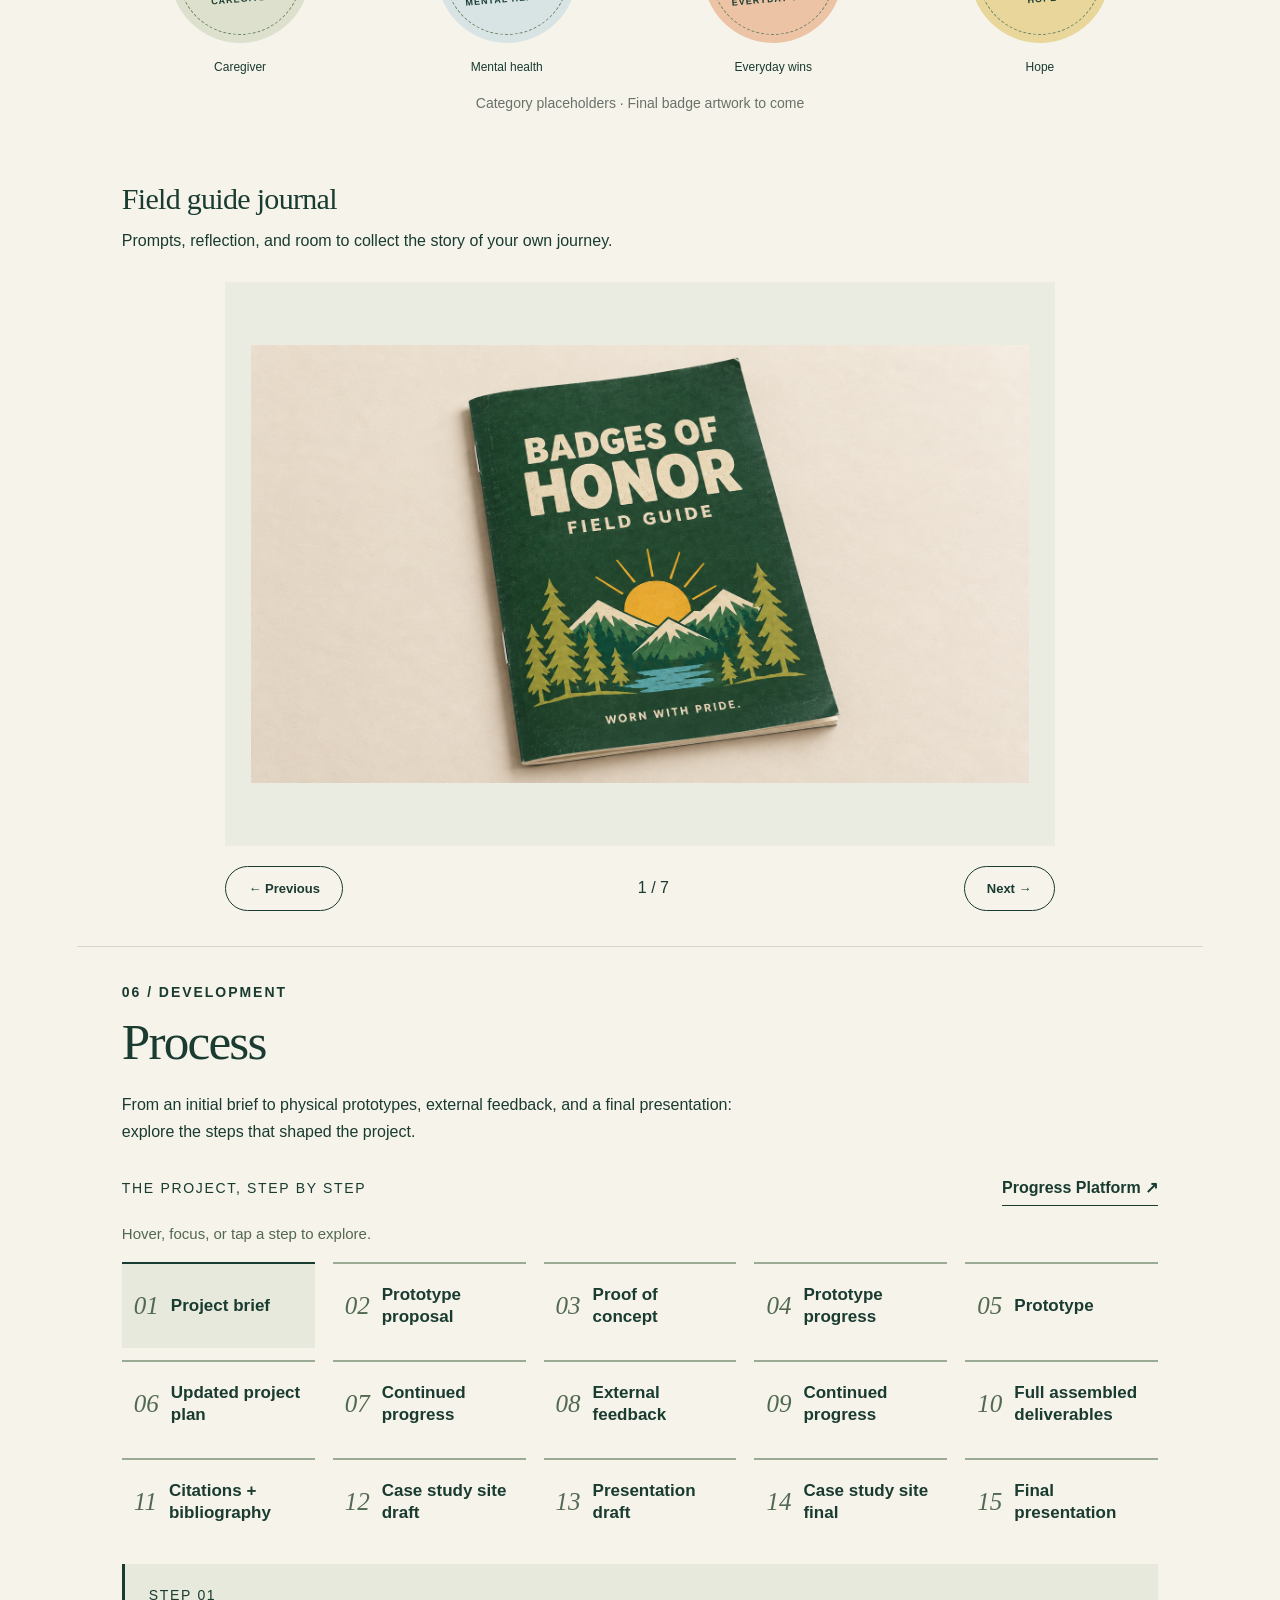
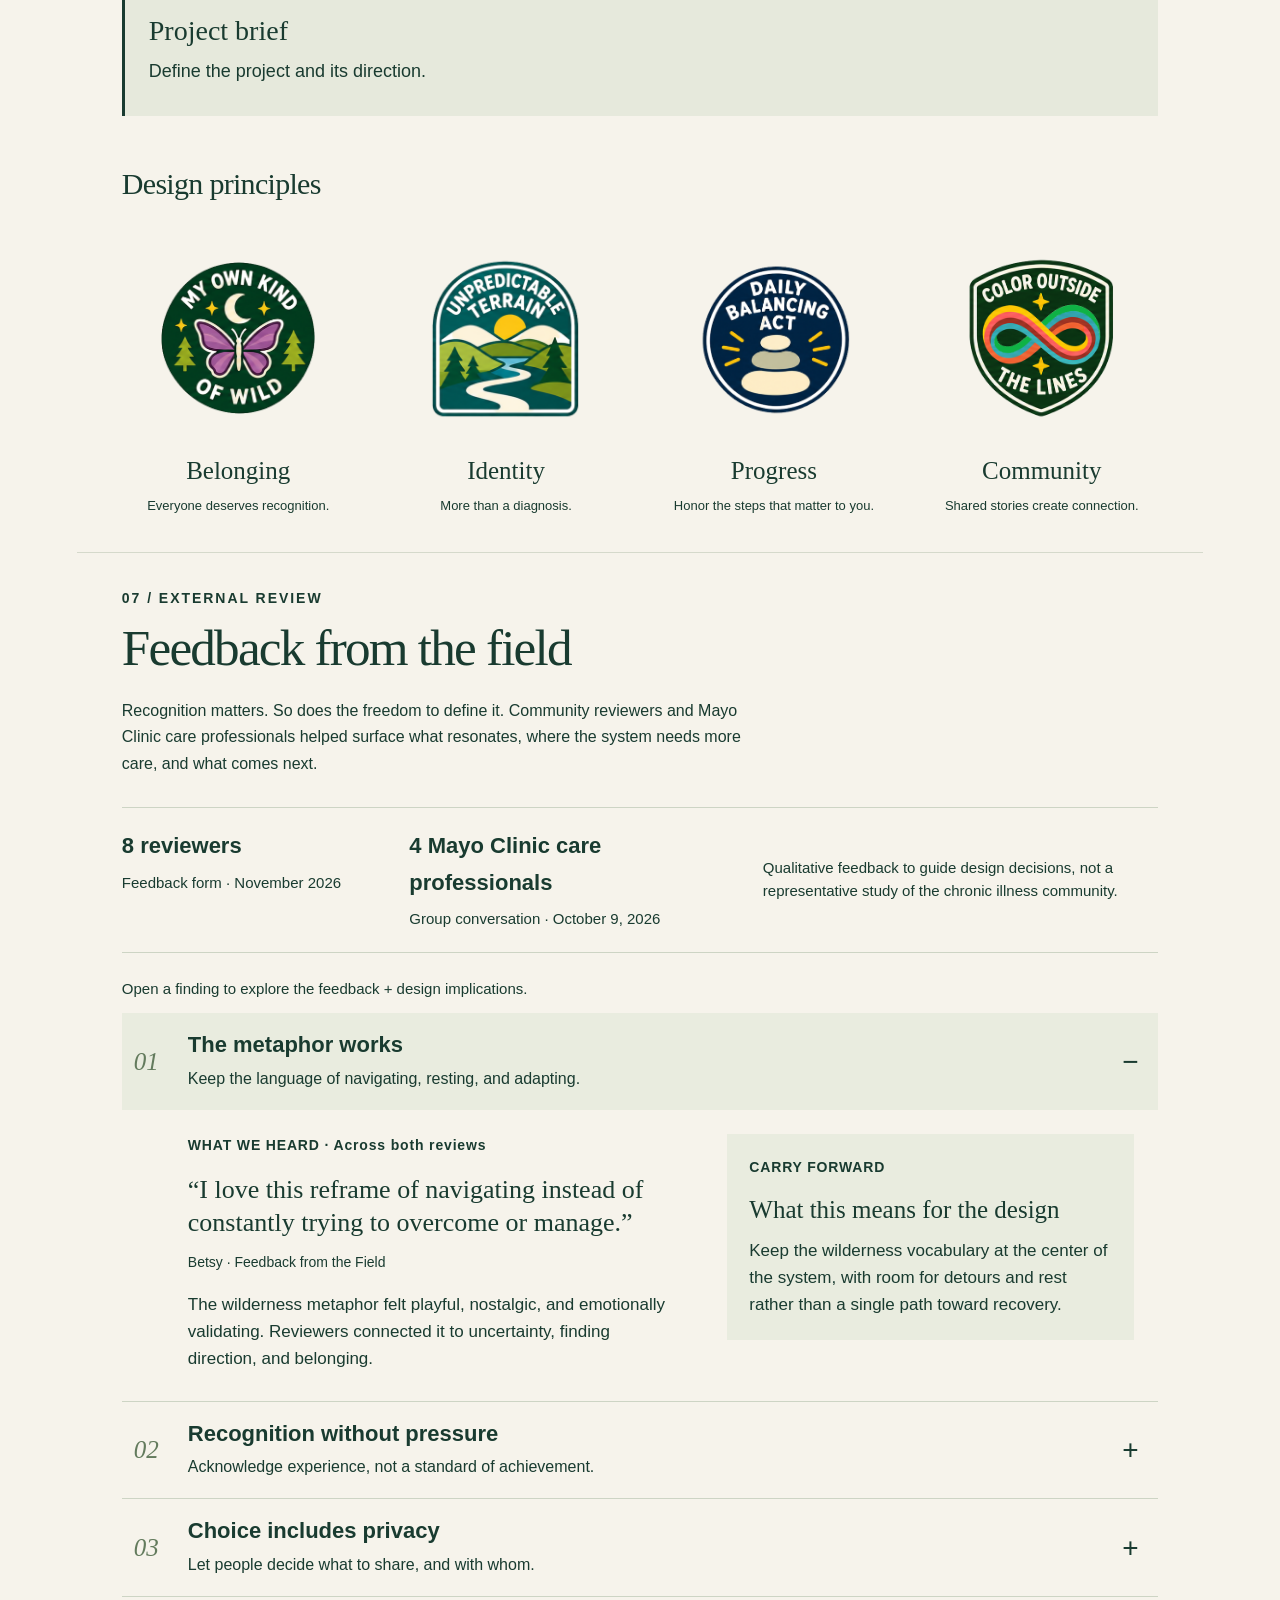
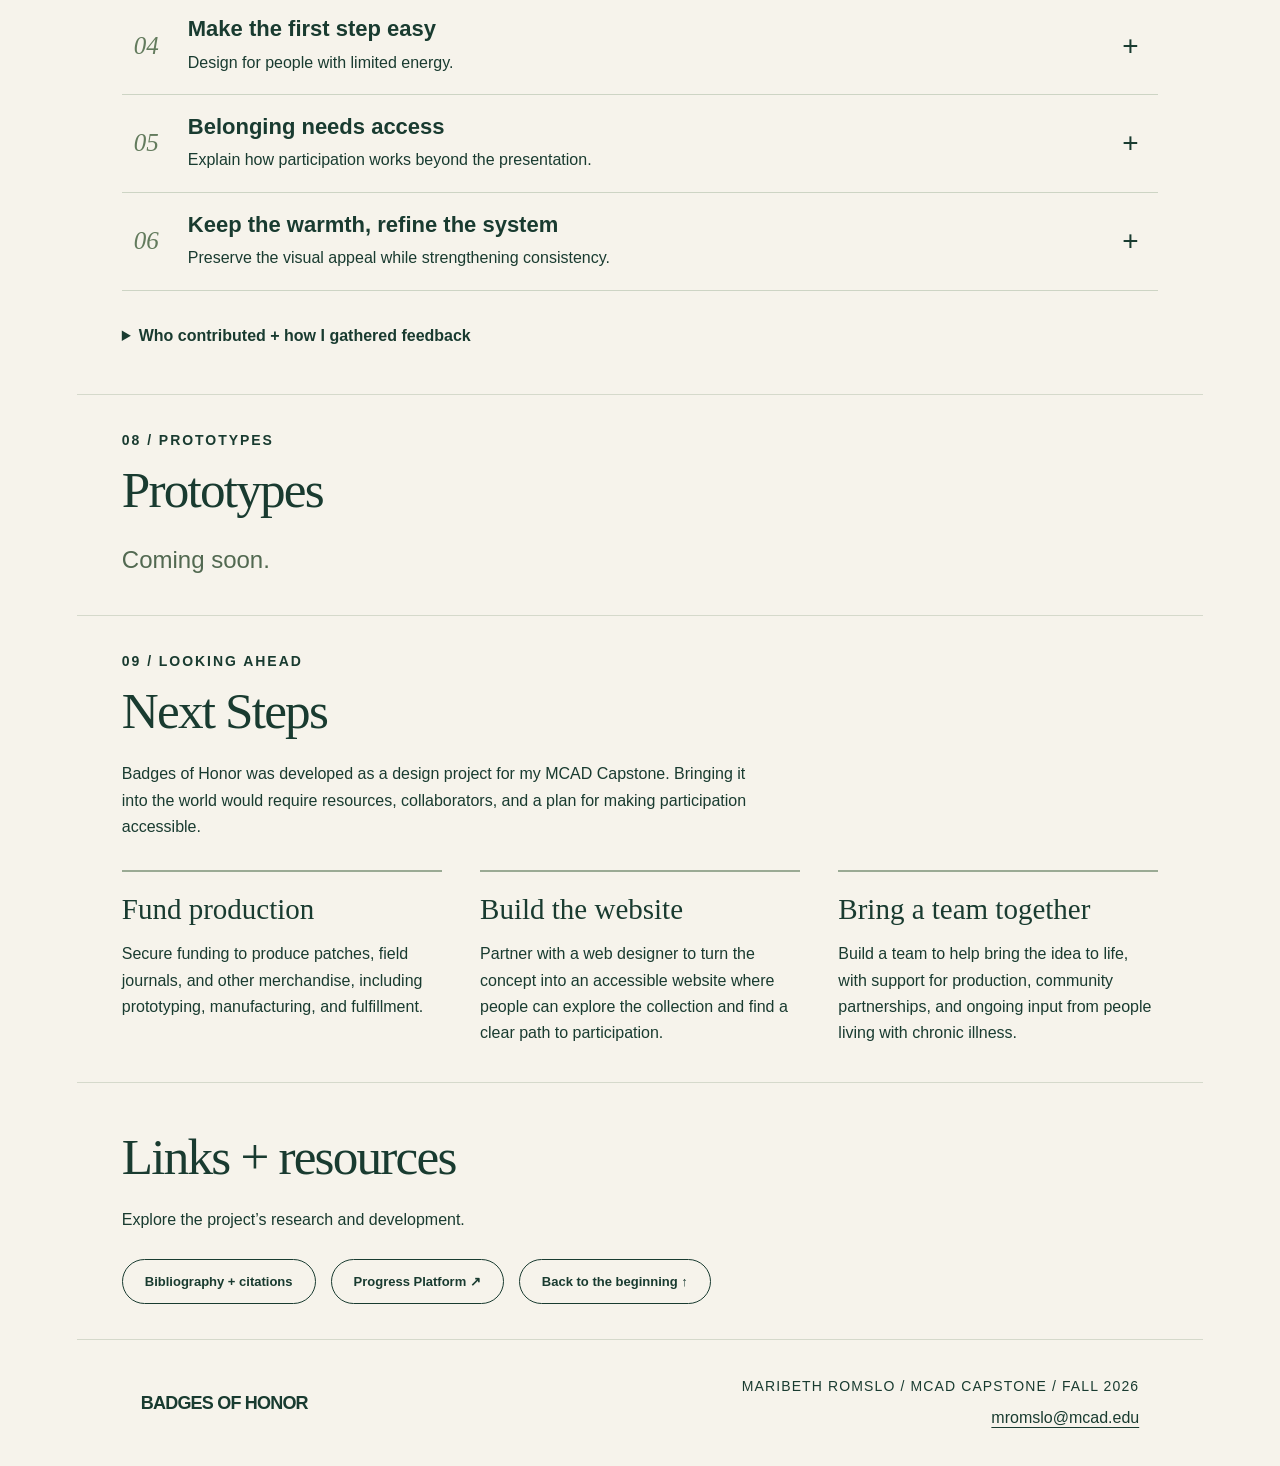
==== commit 3420cb84: "Add files via upload" ====
--- a/index.html
+++ b/index.html
@@ -330,6 +330,19 @@
  .hero > h1.hero-statement { font-size:clamp(34px,8vw,48px); }
 }
 </style>
+<style>
+/* Project information and action share a row above the headline. */
+.hero > .hero-copy { flex-direction:row; align-items:center; justify-content:space-between; gap:24px; }
+.hero-project-details { min-width:0; }
+.hero .hero-project-details .eyebrow { margin:0 0 12px; }
+.hero .hero-project-details .meta { margin:0; }
+.hero > .hero-copy .button { flex-shrink:0; margin:0; }
+.hero > h1.hero-statement { font-size:clamp(34px,4.2vw,72px); margin:0; }
+@media(max-width:650px) {
+ .hero > .hero-copy { flex-direction:column; align-items:flex-start; gap:18px; }
+ .hero > h1.hero-statement { font-size:clamp(30px,7vw,42px); }
+}
+</style>
 </head>
   <body>
     <a class="skip" href="#overview">Skip to content</a>
@@ -341,16 +354,19 @@
         <a href="#identity">Identity</a>
         <a href="#process">Process</a>
         <a href="#feedback">Feedback</a>
+        <a href="mailto:mromslo@mcad.edu">Contact</a>
       </nav>
-      <a class="button nav-cta" href="#section-01">View the project ↗</a>
     </header>
     <main>
       <section class="hero" id="overview">
         <div class="hero-copy">
-          <p class="eyebrow">MARIBETH ROMSLO · MCAD CAPSTONE · 2026</p>
-          <div class="meta">Brand identity / Prototyping / Experiential design</div>
+          <div class="hero-project-details">
+            <p class="eyebrow">MARIBETH ROMSLO · MCAD CAPSTONE · 2026</p>
+            <div class="meta">Brand identity / Prototyping / Experiential design</div>
+          </div>
           <a class="button dark" href="#section-01">Explore the project ↓</a>
         </div>
+        <h1 class="hero-statement">Recognition for navigating the wilderness of chronic illness.</h1>
         <div class="hero-carousel" role="region" aria-roledescription="carousel" aria-label="Badges of Honor project highlights" tabindex="0">
           <div class="carousel-stage">
             <figure class="carousel-slide" role="group" aria-roledescription="slide" aria-label="1 of 3: Badge collection"><img src="assets/carousel-01.png" width="1920" height="1080" alt="Collection of embroidered badge concepts celebrating medical milestones and lived experiences" fetchpriority="high" /></figure>
@@ -369,7 +385,6 @@
               <button type="button" data-slide="2" aria-label="Show companion website" aria-current="false"></button>
             </div>
         </div>
-        <h1 class="hero-statement">Recognition for navigating the wilderness of chronic illness.</h1>
       </section>
       <section id="why" class="why">
         <div>
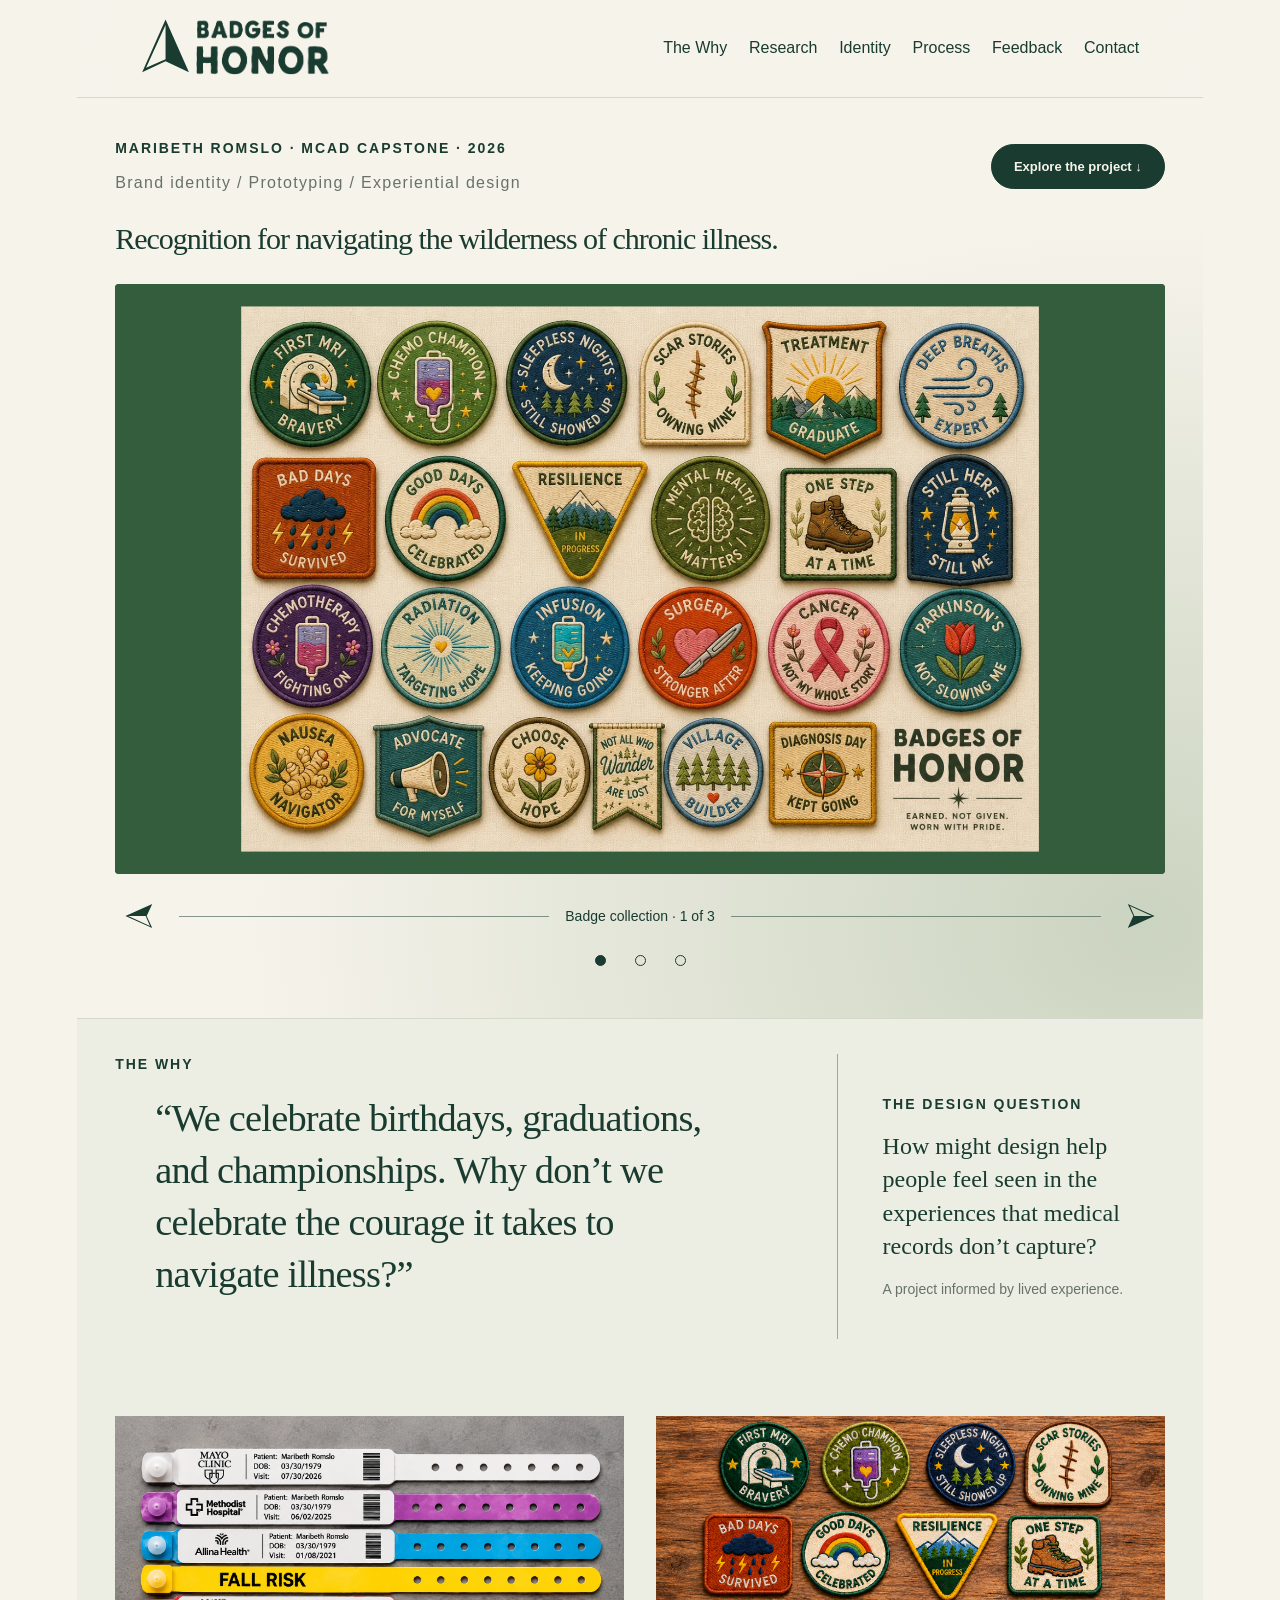
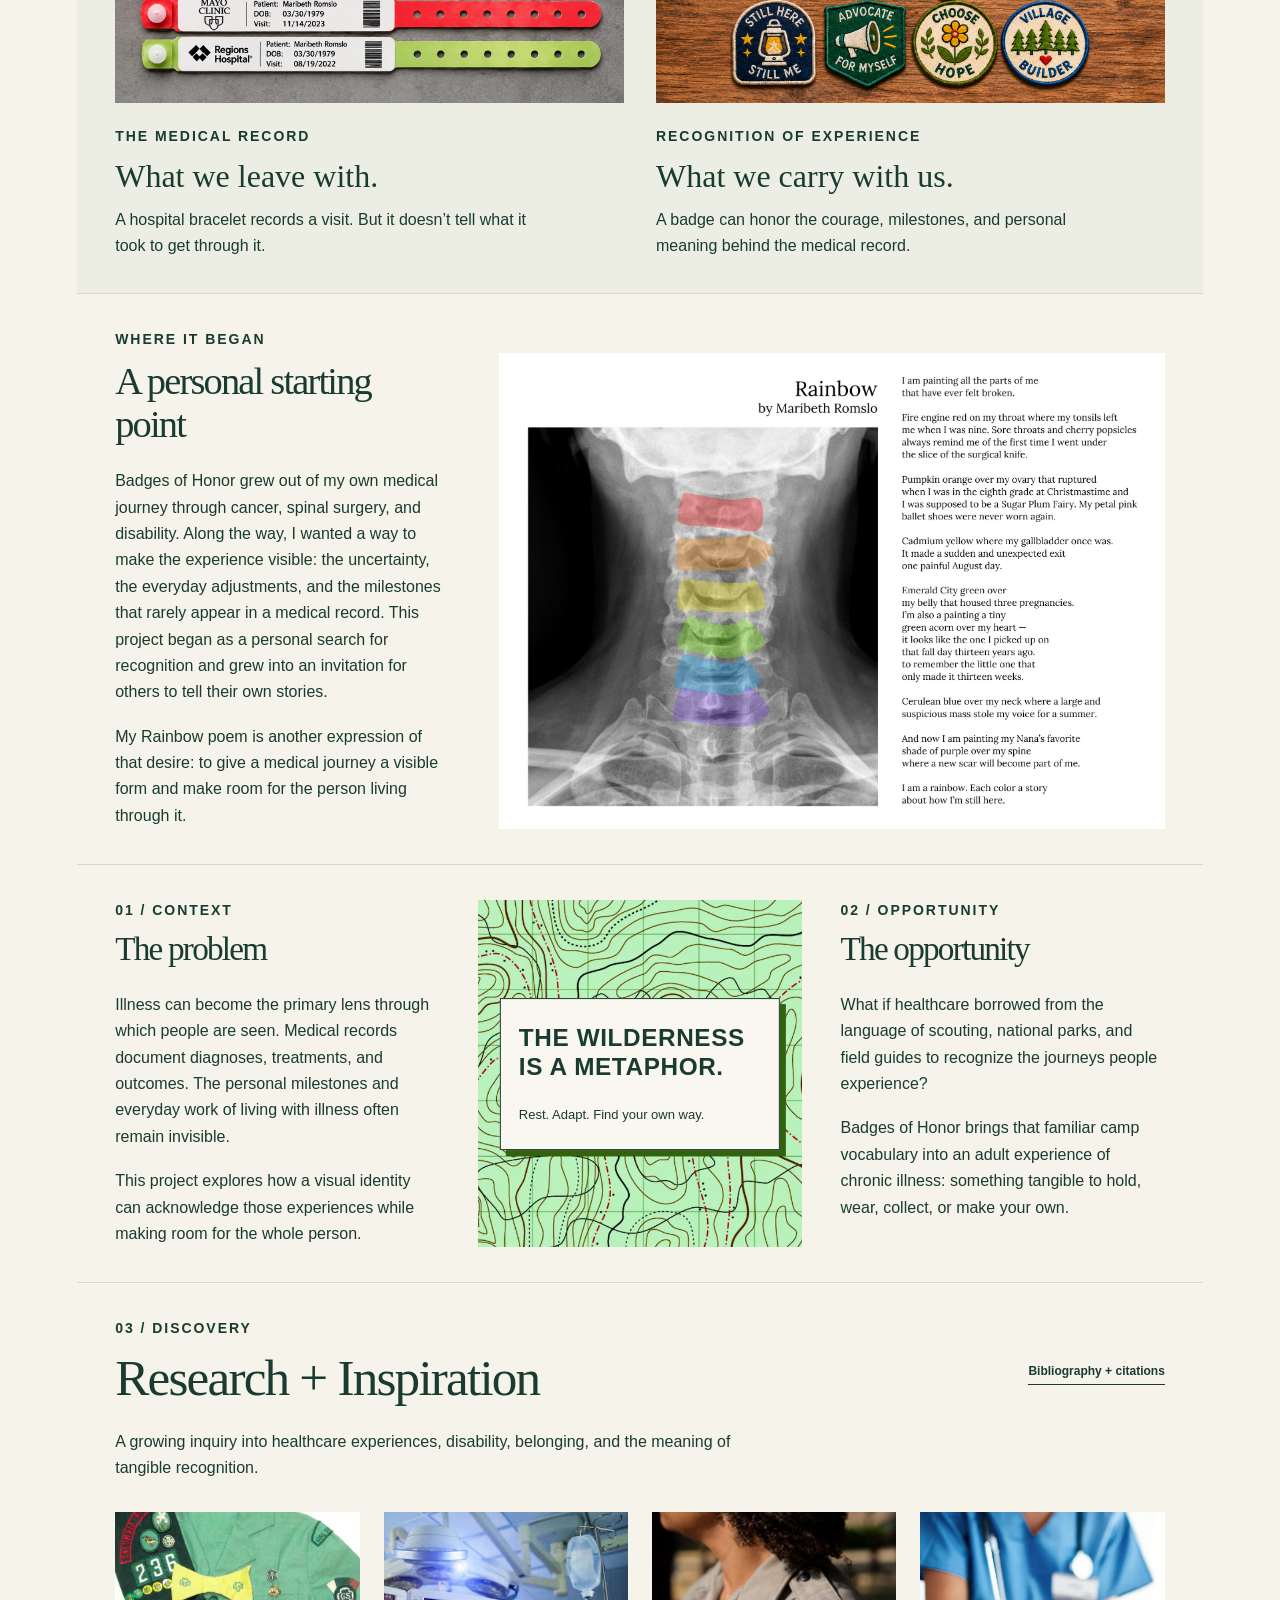
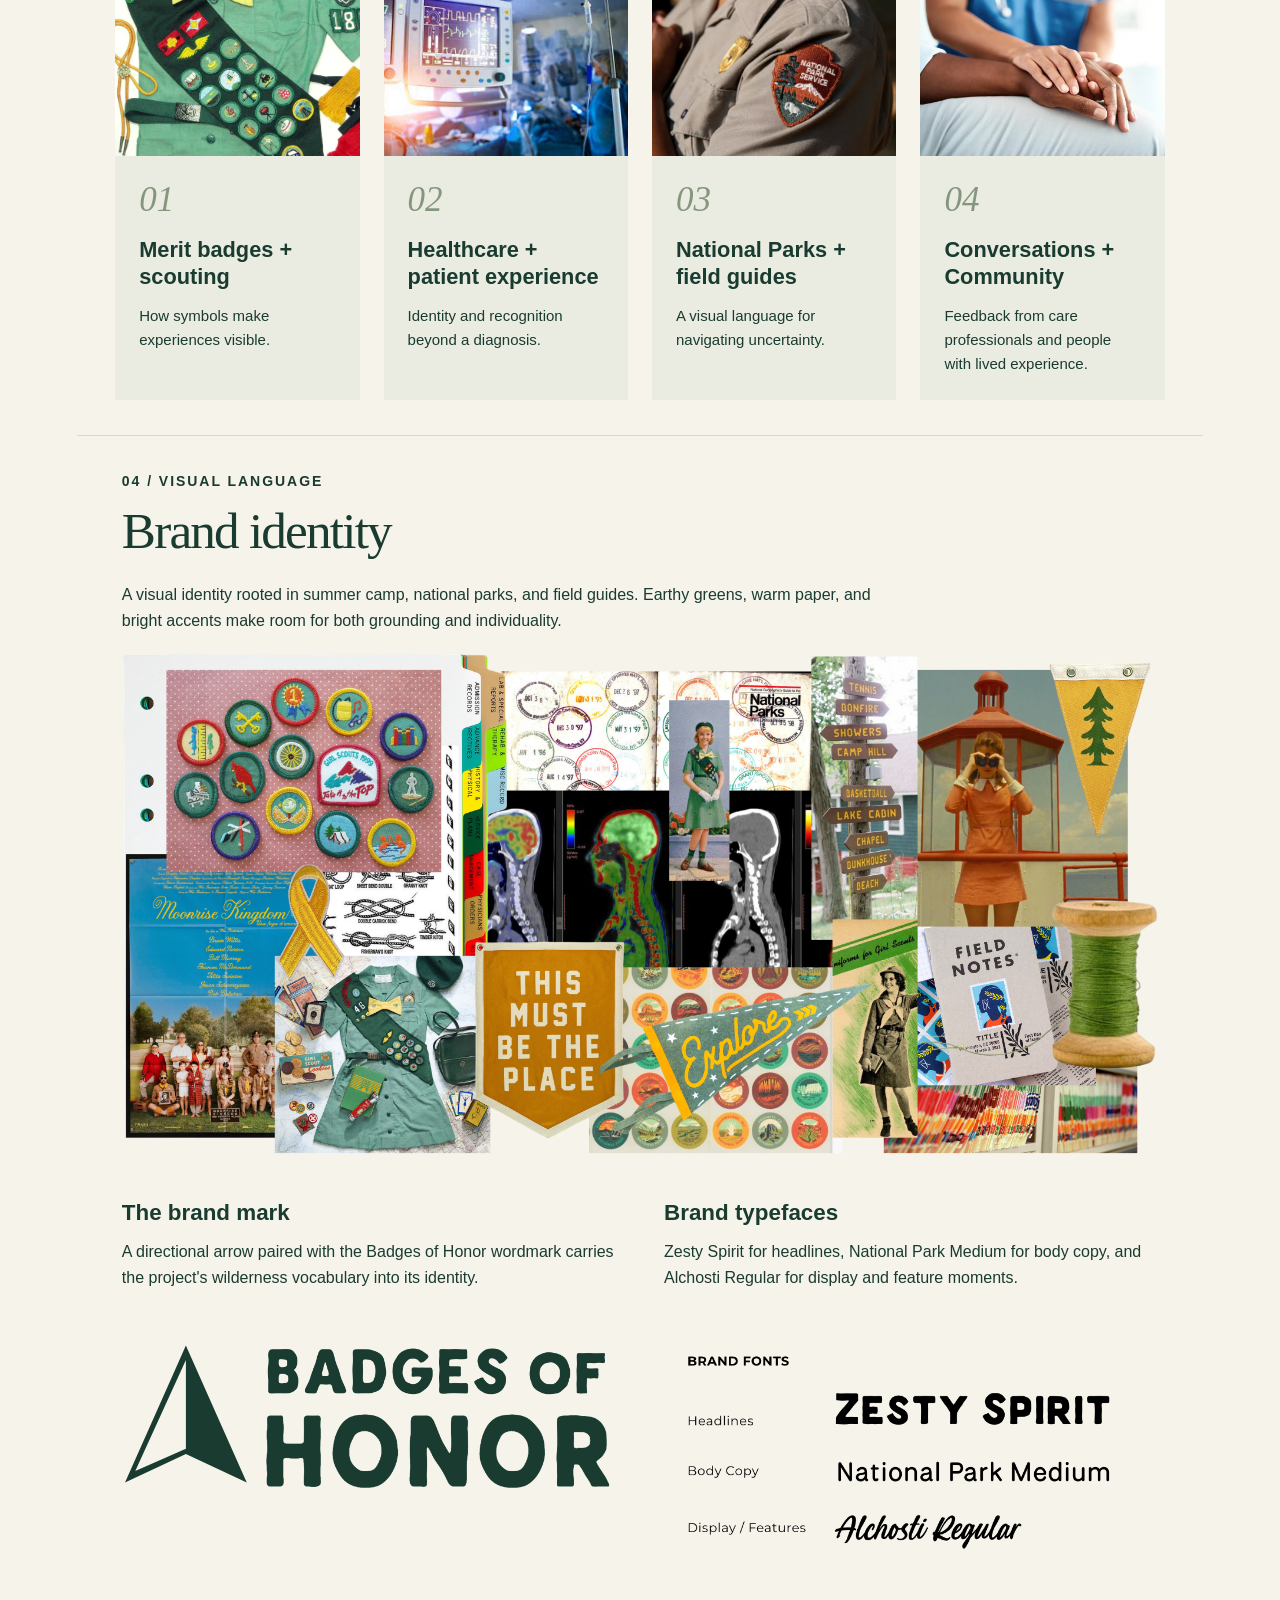
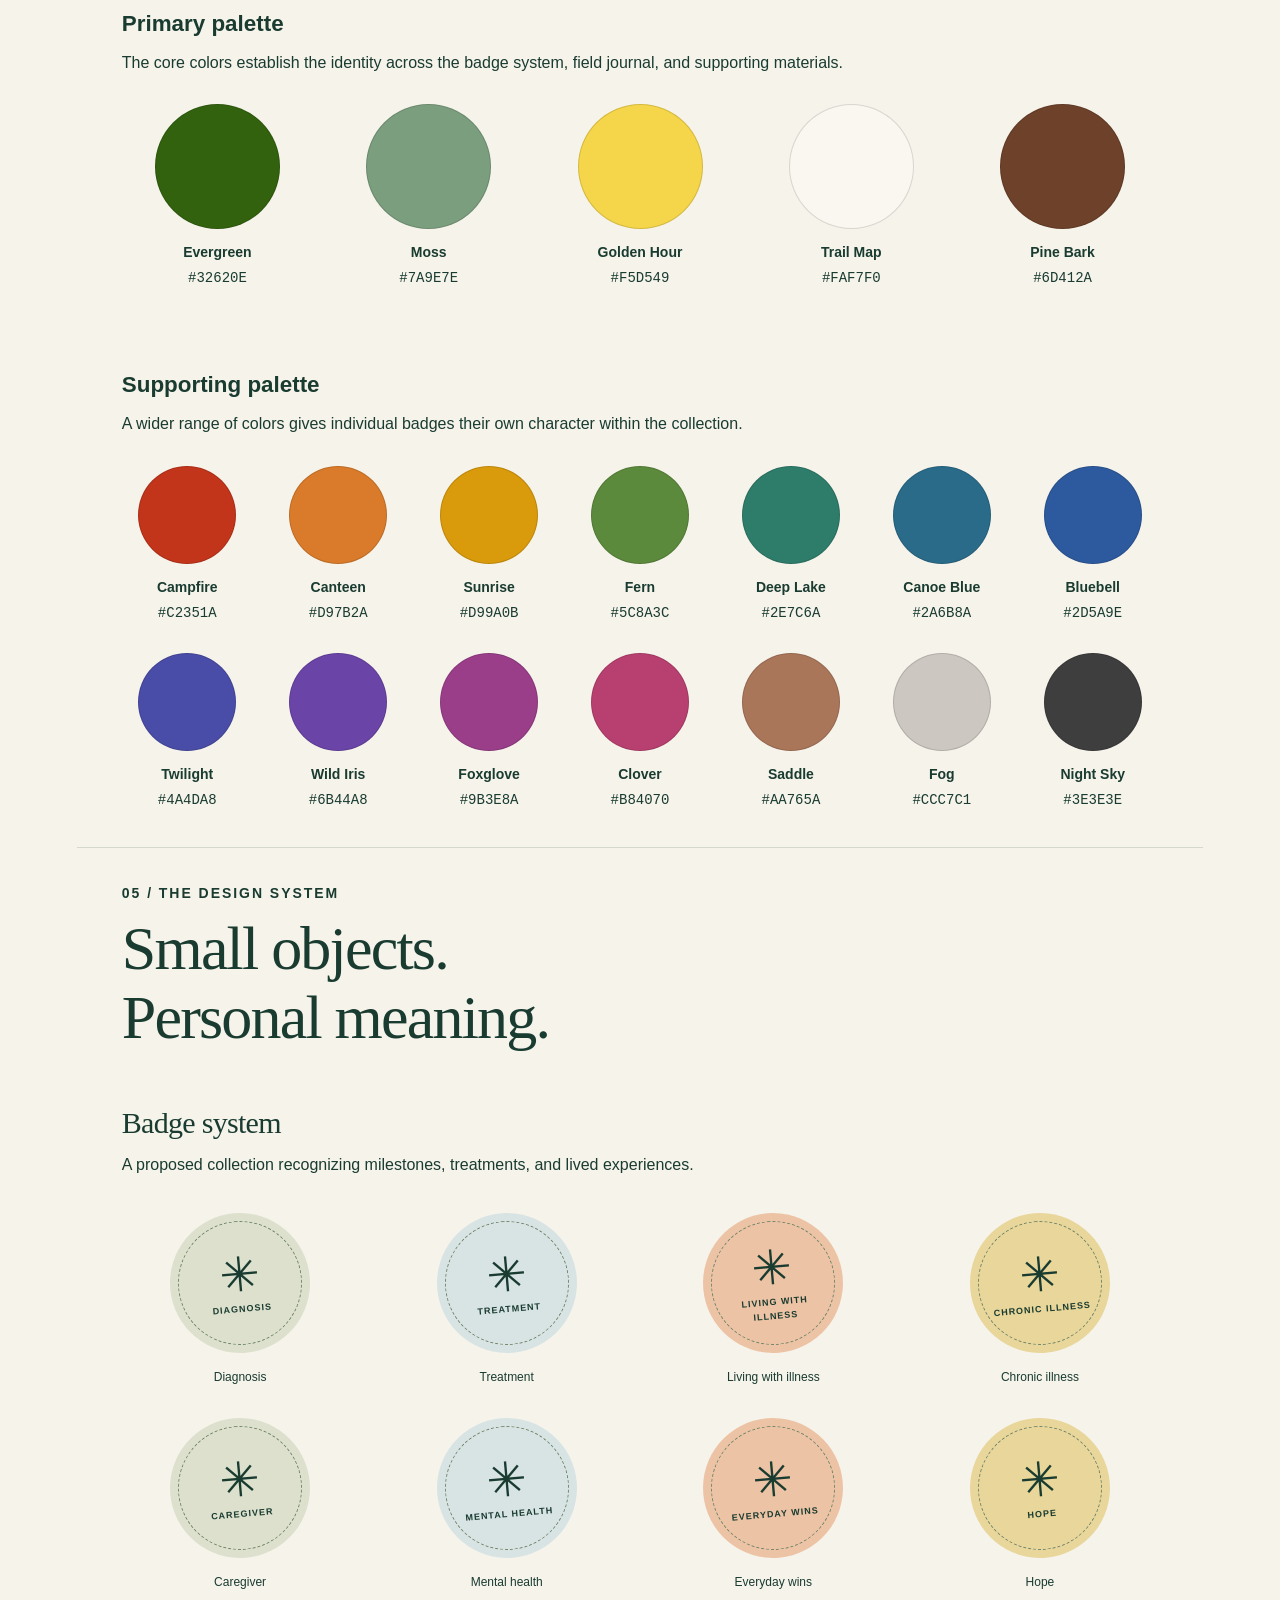
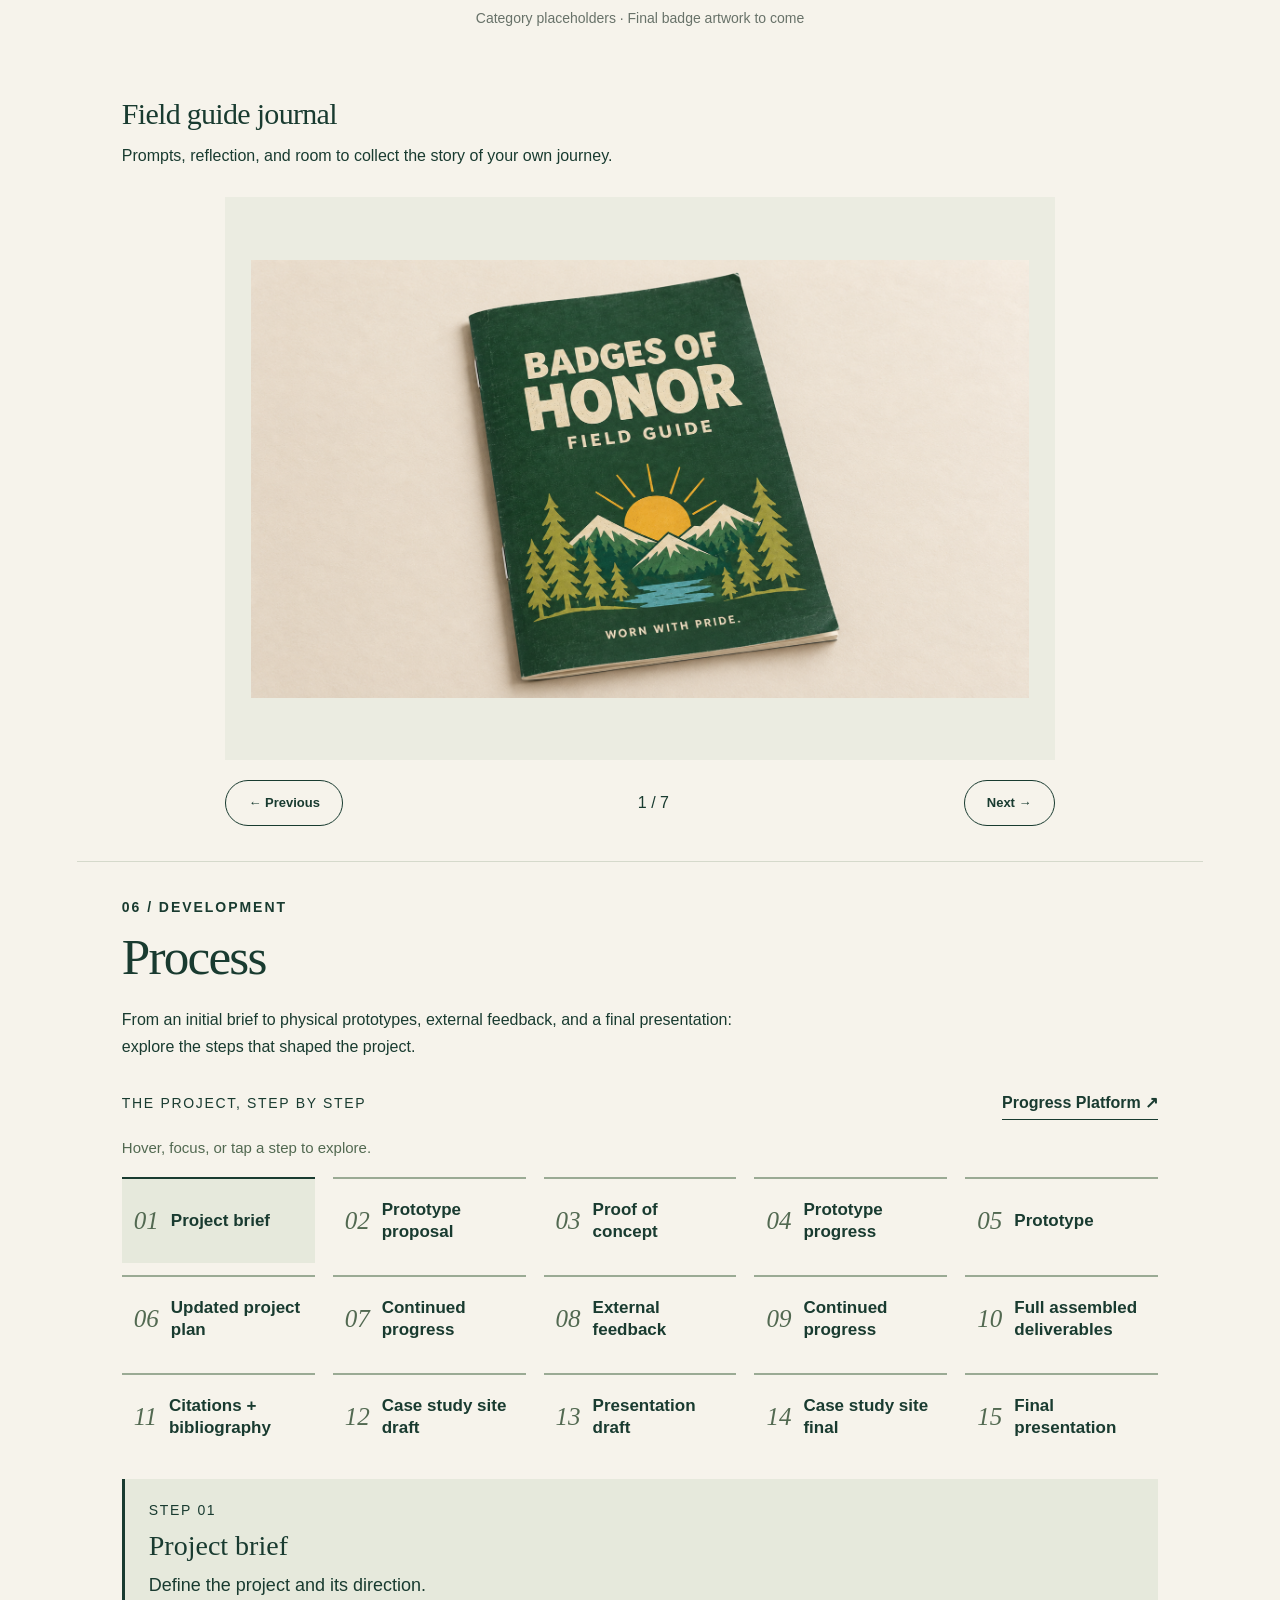
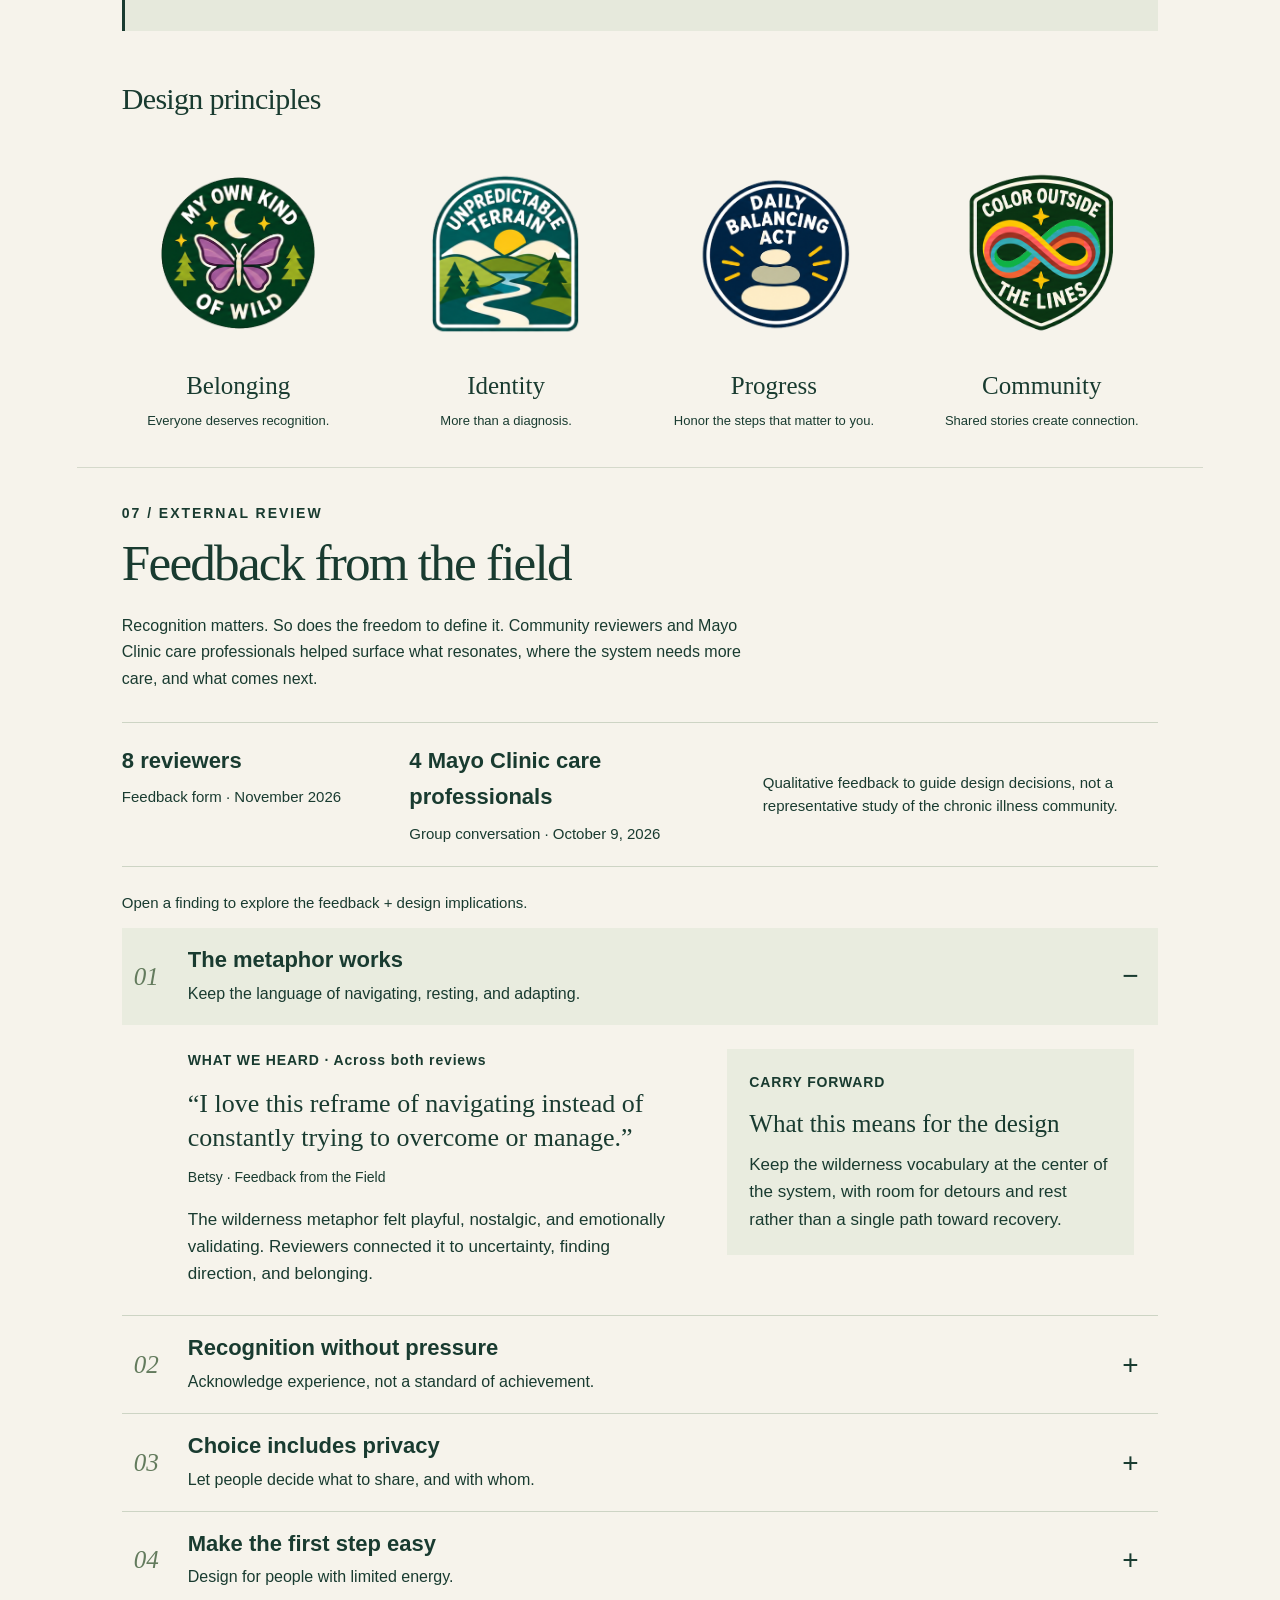
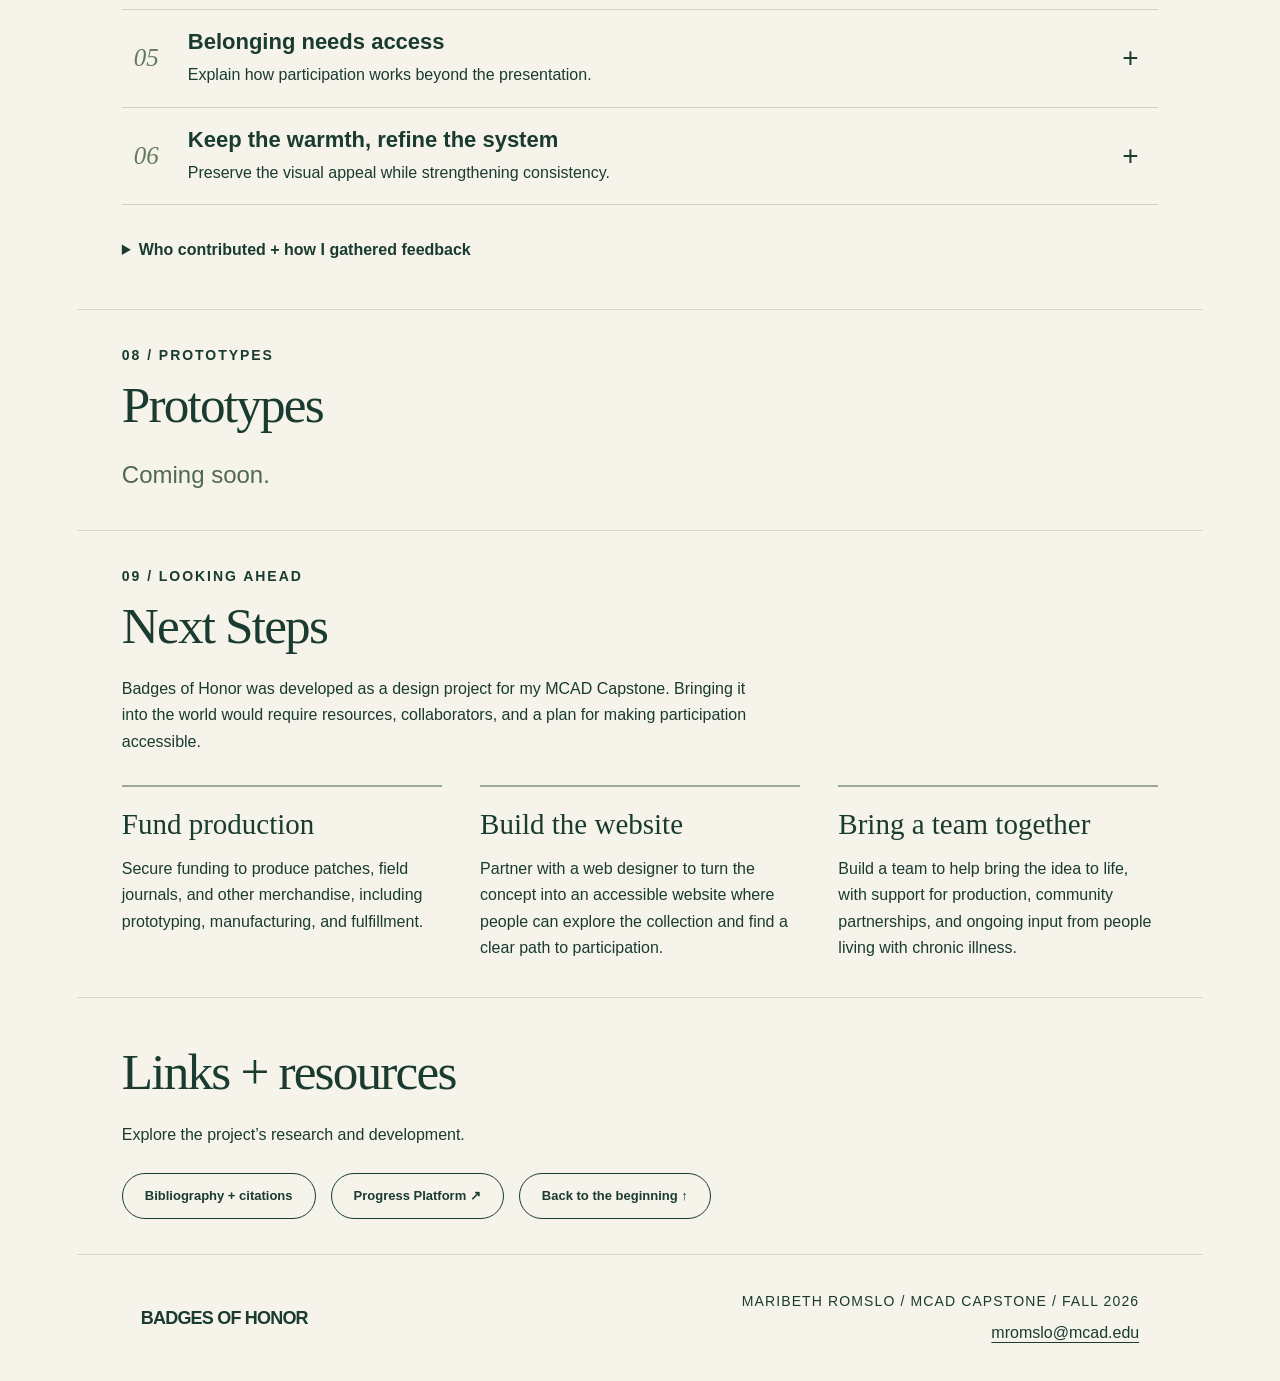
==== commit 270c5970: "Add files via upload" ====
--- a/index.html
+++ b/index.html
@@ -343,6 +343,12 @@
  .hero > h1.hero-statement { font-size:clamp(30px,7vw,42px); }
 }
 </style>
+<style>
+/* Keep the opening statement on one line at desktop widths. */
+.hero > h1.hero-statement { font-size:clamp(22px,2.35vw,40px); letter-spacing:-.035em; }
+@media(min-width:951px) { .hero > h1.hero-statement { white-space:nowrap; } }
+@media(max-width:650px) { .hero > h1.hero-statement { font-size:clamp(26px,6vw,36px); white-space:normal; } }
+</style>
 </head>
   <body>
     <a class="skip" href="#overview">Skip to content</a>
@@ -519,7 +525,7 @@
 <div class="brand-type-section"><h3>Brand typefaces</h3><p>Zesty Spirit for headlines, National Park Medium for body copy, and Alchosti Regular for display and feature moments.</p><figure class="brand-type-board"><img src="assets/brand-typefaces.png" alt="Brand font specimens: Headlines, Zesty Spirit; Body Copy, National Park Medium; Display and Features, Alchosti Regular." width="854" height="472" loading="lazy" /></figure></div>
 </div>
 <div class="brand-palette-section"><h3>Primary palette</h3><p>The core colors establish the identity across the badge system, field journal, and supporting materials.</p><ul class="brand-palette primary-palette"><li><span class="color-chip" style="background:#32620E" aria-hidden="true"></span><strong>Evergreen</strong><code>#32620E</code></li><li><span class="color-chip" style="background:#7A9E7E" aria-hidden="true"></span><strong>Moss</strong><code>#7A9E7E</code></li><li><span class="color-chip" style="background:#F5D549" aria-hidden="true"></span><strong>Golden Hour</strong><code>#F5D549</code></li><li><span class="color-chip" style="background:#FAF7F0" aria-hidden="true"></span><strong>Trail Map</strong><code>#FAF7F0</code></li><li><span class="color-chip" style="background:#6D412A" aria-hidden="true"></span><strong>Pine Bark</strong><code>#6D412A</code></li></ul></div>
-<div class="brand-palette-section"><h3>Supporting palette</h3><p>A wider range of colors gives individual badges their own character within the collection.</p><ul class="brand-palette supporting-palette"><li><span class="color-chip" style="background:#C2351A" aria-hidden="true"></span><strong>Campfire</strong><code>#C2351A</code></li><li><span class="color-chip" style="background:#D97B2A" aria-hidden="true"></span><strong>Canteen</strong><code>#D97B2A</code></li><li><span class="color-chip" style="background:#C9A227" aria-hidden="true"></span><strong>Sunrise</strong><code>#C9A227</code></li><li><span class="color-chip" style="background:#5C8A3C" aria-hidden="true"></span><strong>Fern</strong><code>#5C8A3C</code></li><li><span class="color-chip" style="background:#2E7C6A" aria-hidden="true"></span><strong>Deep Lake</strong><code>#2E7C6A</code></li><li><span class="color-chip" style="background:#2A6B8A" aria-hidden="true"></span><strong>Canoe Blue</strong><code>#2A6B8A</code></li><li><span class="color-chip" style="background:#2D5A9E" aria-hidden="true"></span><strong>Bluebell</strong><code>#2D5A9E</code></li><li><span class="color-chip" style="background:#4A4DA8" aria-hidden="true"></span><strong>Twilight</strong><code>#4A4DA8</code></li><li><span class="color-chip" style="background:#6B44A8" aria-hidden="true"></span><strong>Wild Iris</strong><code>#6B44A8</code></li><li><span class="color-chip" style="background:#9B3E8A" aria-hidden="true"></span><strong>Foxglove</strong><code>#9B3E8A</code></li><li><span class="color-chip" style="background:#B84070" aria-hidden="true"></span><strong>Clover</strong><code>#B84070</code></li><li><span class="color-chip" style="background:#AA765A" aria-hidden="true"></span><strong>Saddle</strong><code>#AA765A</code></li><li><span class="color-chip" style="background:#CCC7C1" aria-hidden="true"></span><strong>Fog</strong><code>#CCC7C1</code></li><li><span class="color-chip" style="background:#3E3E3E" aria-hidden="true"></span><strong>Night Sky</strong><code>#3E3E3E</code></li></ul></div>
+<div class="brand-palette-section"><h3>Supporting palette</h3><p>A wider range of colors gives individual badges their own character within the collection.</p><ul class="brand-palette supporting-palette"><li><span class="color-chip" style="background:#C2351A" aria-hidden="true"></span><strong>Campfire</strong><code>#C2351A</code></li><li><span class="color-chip" style="background:#D97B2A" aria-hidden="true"></span><strong>Canteen</strong><code>#D97B2A</code></li><li><span class="color-chip" style="background:#D99A0B" aria-hidden="true"></span><strong>Sunrise</strong><code>#D99A0B</code></li><li><span class="color-chip" style="background:#5C8A3C" aria-hidden="true"></span><strong>Fern</strong><code>#5C8A3C</code></li><li><span class="color-chip" style="background:#2E7C6A" aria-hidden="true"></span><strong>Deep Lake</strong><code>#2E7C6A</code></li><li><span class="color-chip" style="background:#2A6B8A" aria-hidden="true"></span><strong>Canoe Blue</strong><code>#2A6B8A</code></li><li><span class="color-chip" style="background:#2D5A9E" aria-hidden="true"></span><strong>Bluebell</strong><code>#2D5A9E</code></li><li><span class="color-chip" style="background:#4A4DA8" aria-hidden="true"></span><strong>Twilight</strong><code>#4A4DA8</code></li><li><span class="color-chip" style="background:#6B44A8" aria-hidden="true"></span><strong>Wild Iris</strong><code>#6B44A8</code></li><li><span class="color-chip" style="background:#9B3E8A" aria-hidden="true"></span><strong>Foxglove</strong><code>#9B3E8A</code></li><li><span class="color-chip" style="background:#B84070" aria-hidden="true"></span><strong>Clover</strong><code>#B84070</code></li><li><span class="color-chip" style="background:#AA765A" aria-hidden="true"></span><strong>Saddle</strong><code>#AA765A</code></li><li><span class="color-chip" style="background:#CCC7C1" aria-hidden="true"></span><strong>Fog</strong><code>#CCC7C1</code></li><li><span class="color-chip" style="background:#3E3E3E" aria-hidden="true"></span><strong>Night Sky</strong><code>#3E3E3E</code></li></ul></div>
 </section>
       <section class="section outcomes" id="outcomes">
         <p class="eyebrow">05 / THE DESIGN SYSTEM</p>
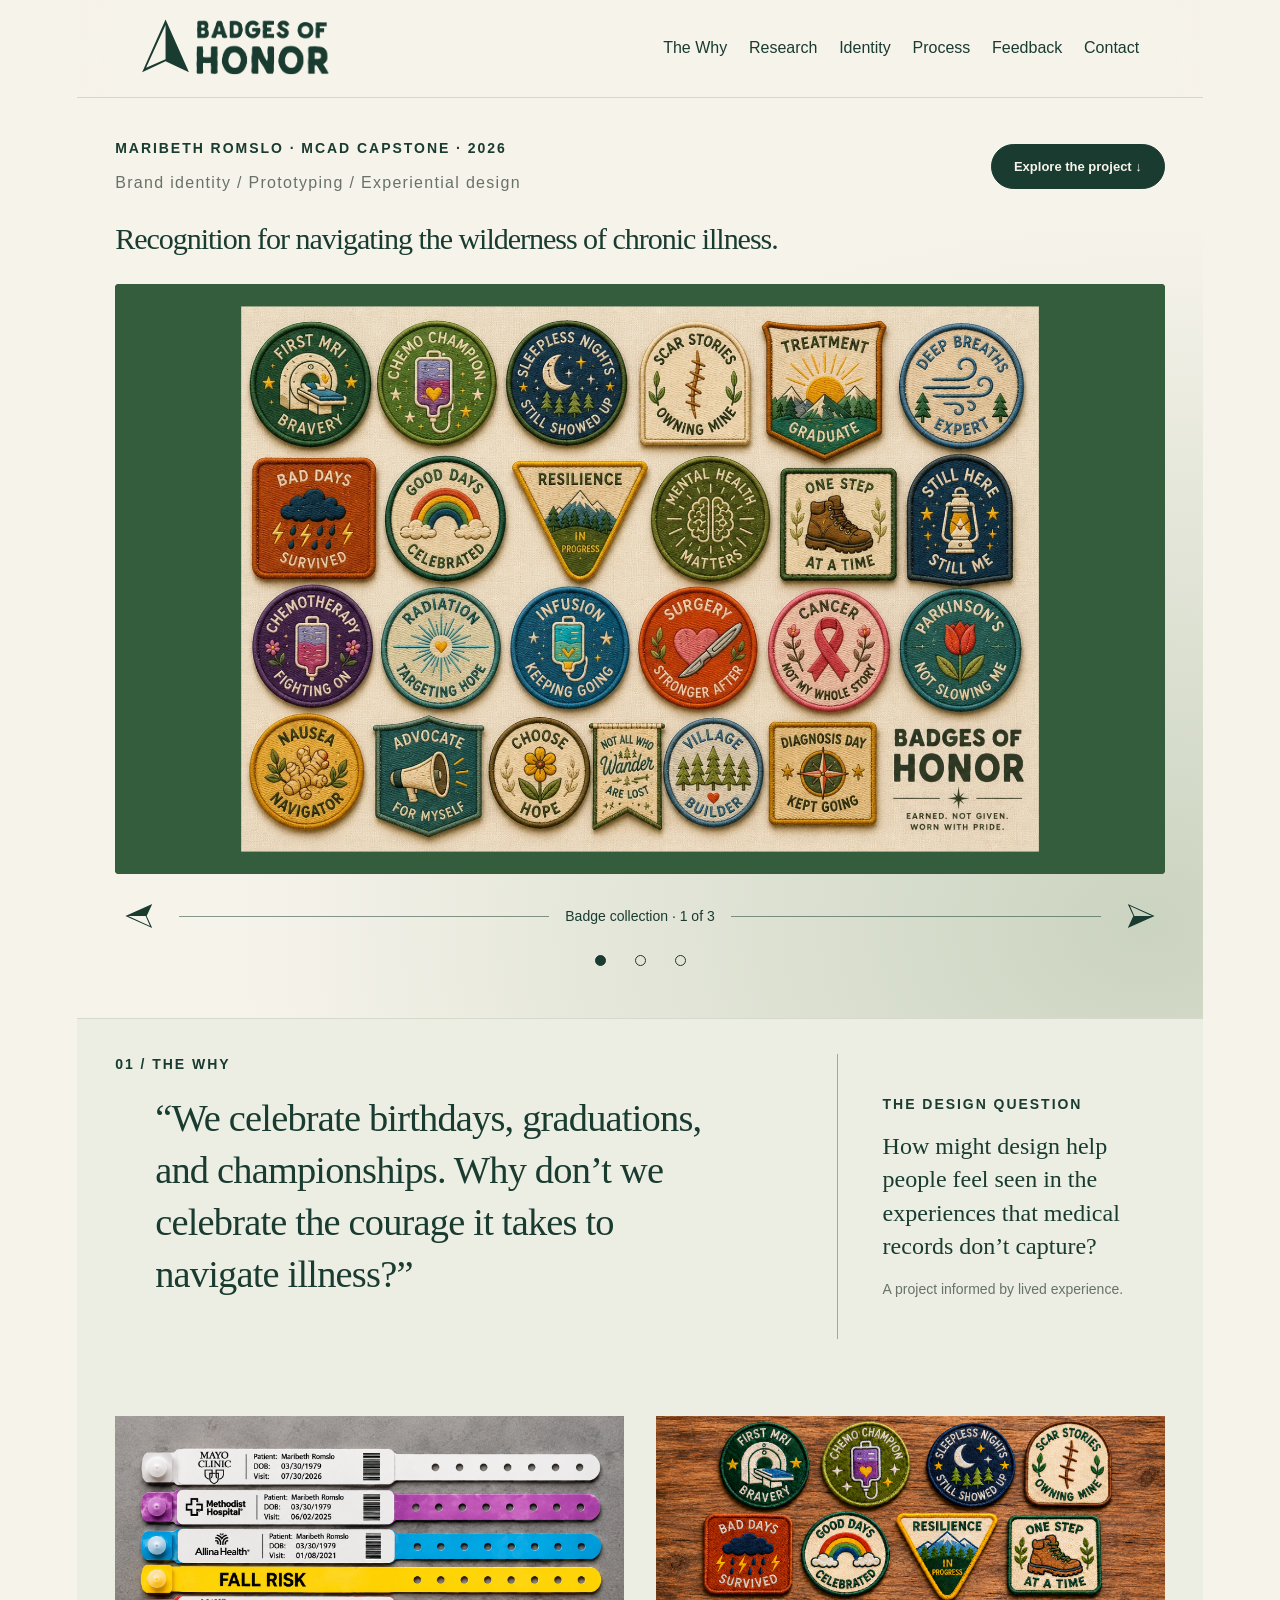
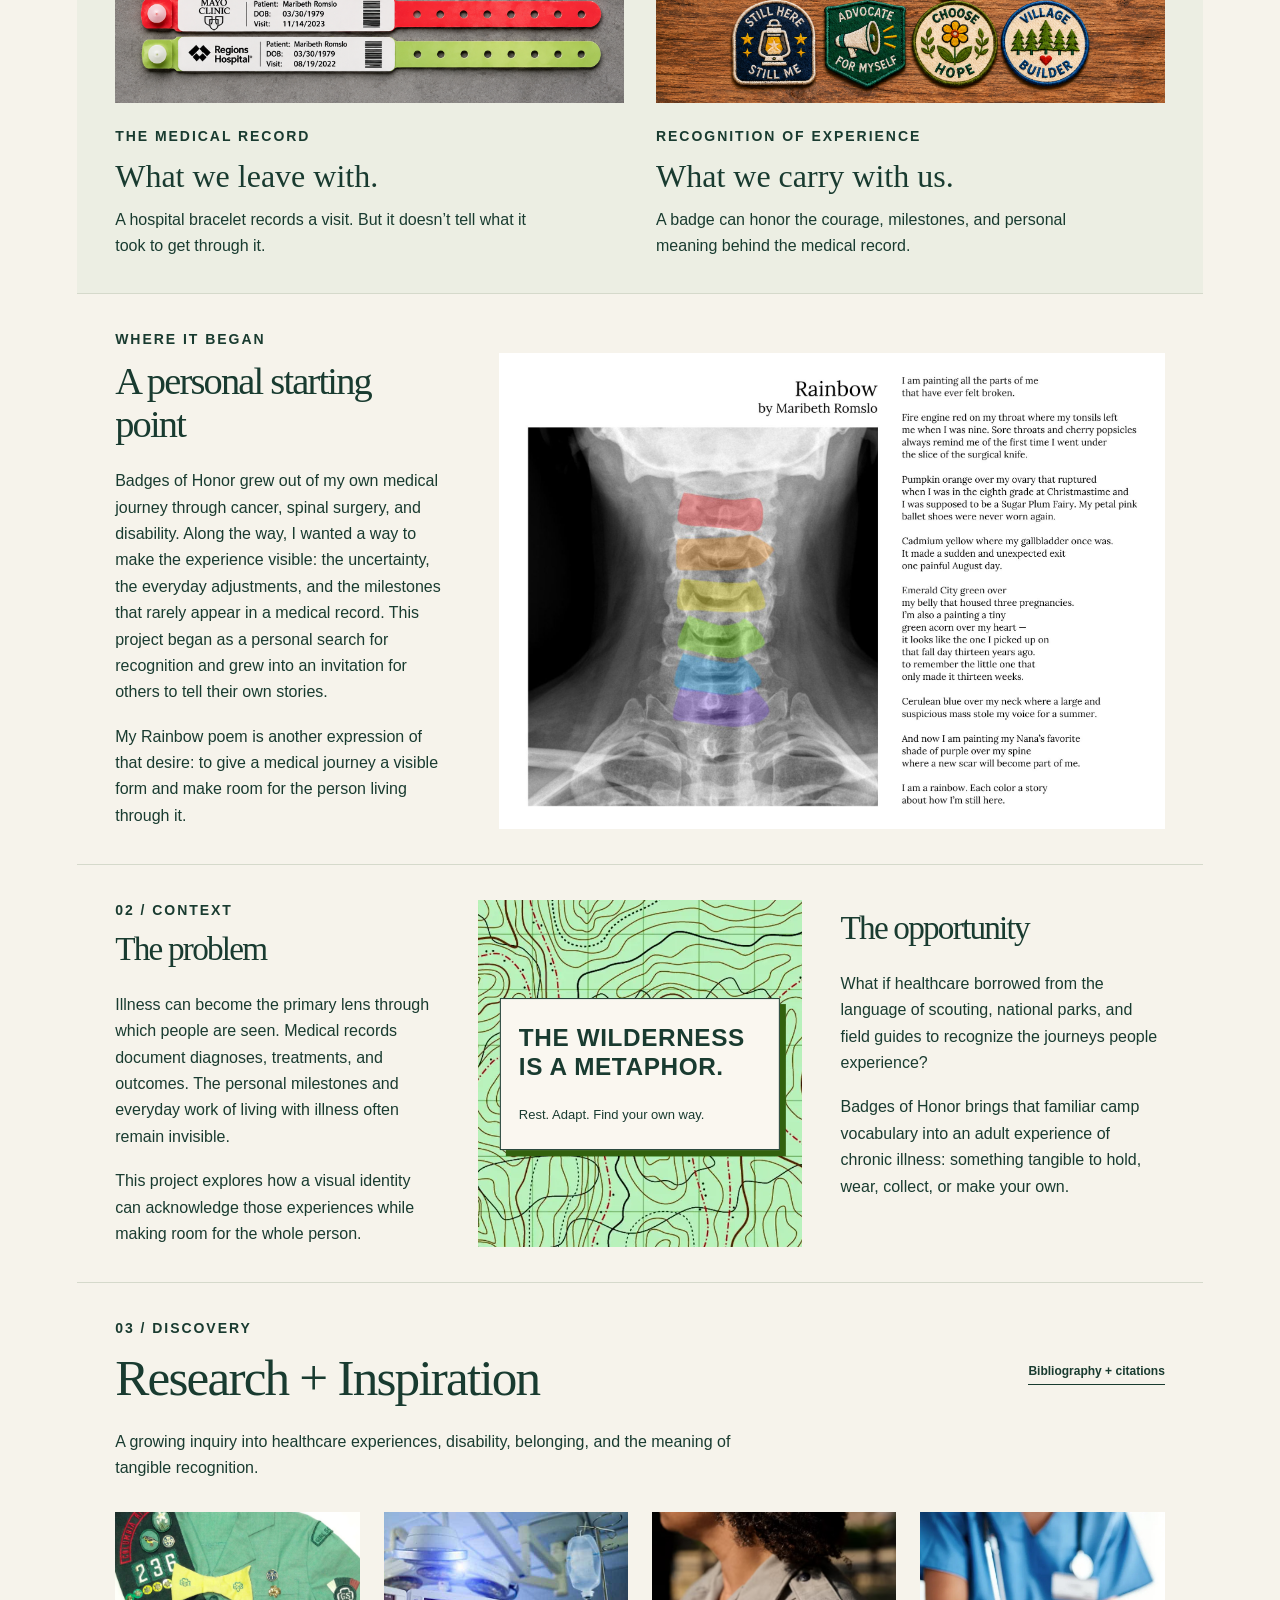
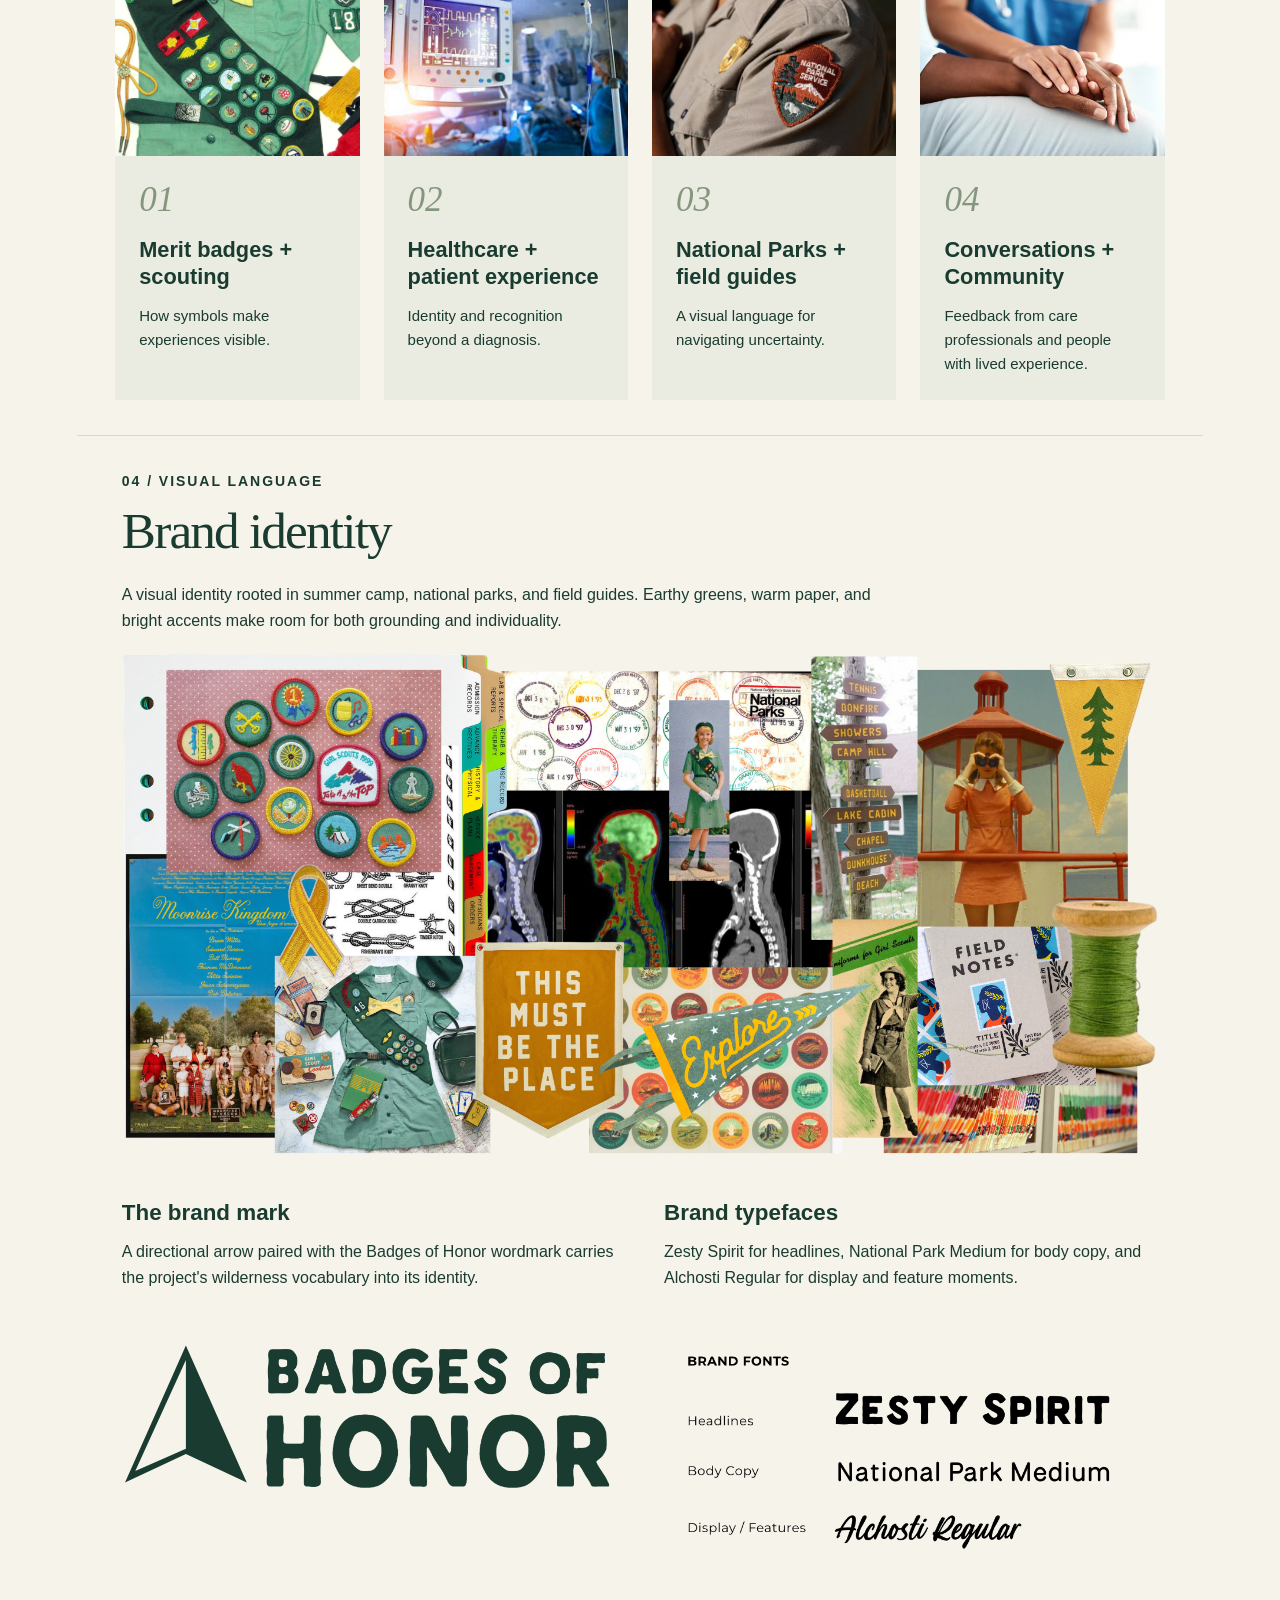
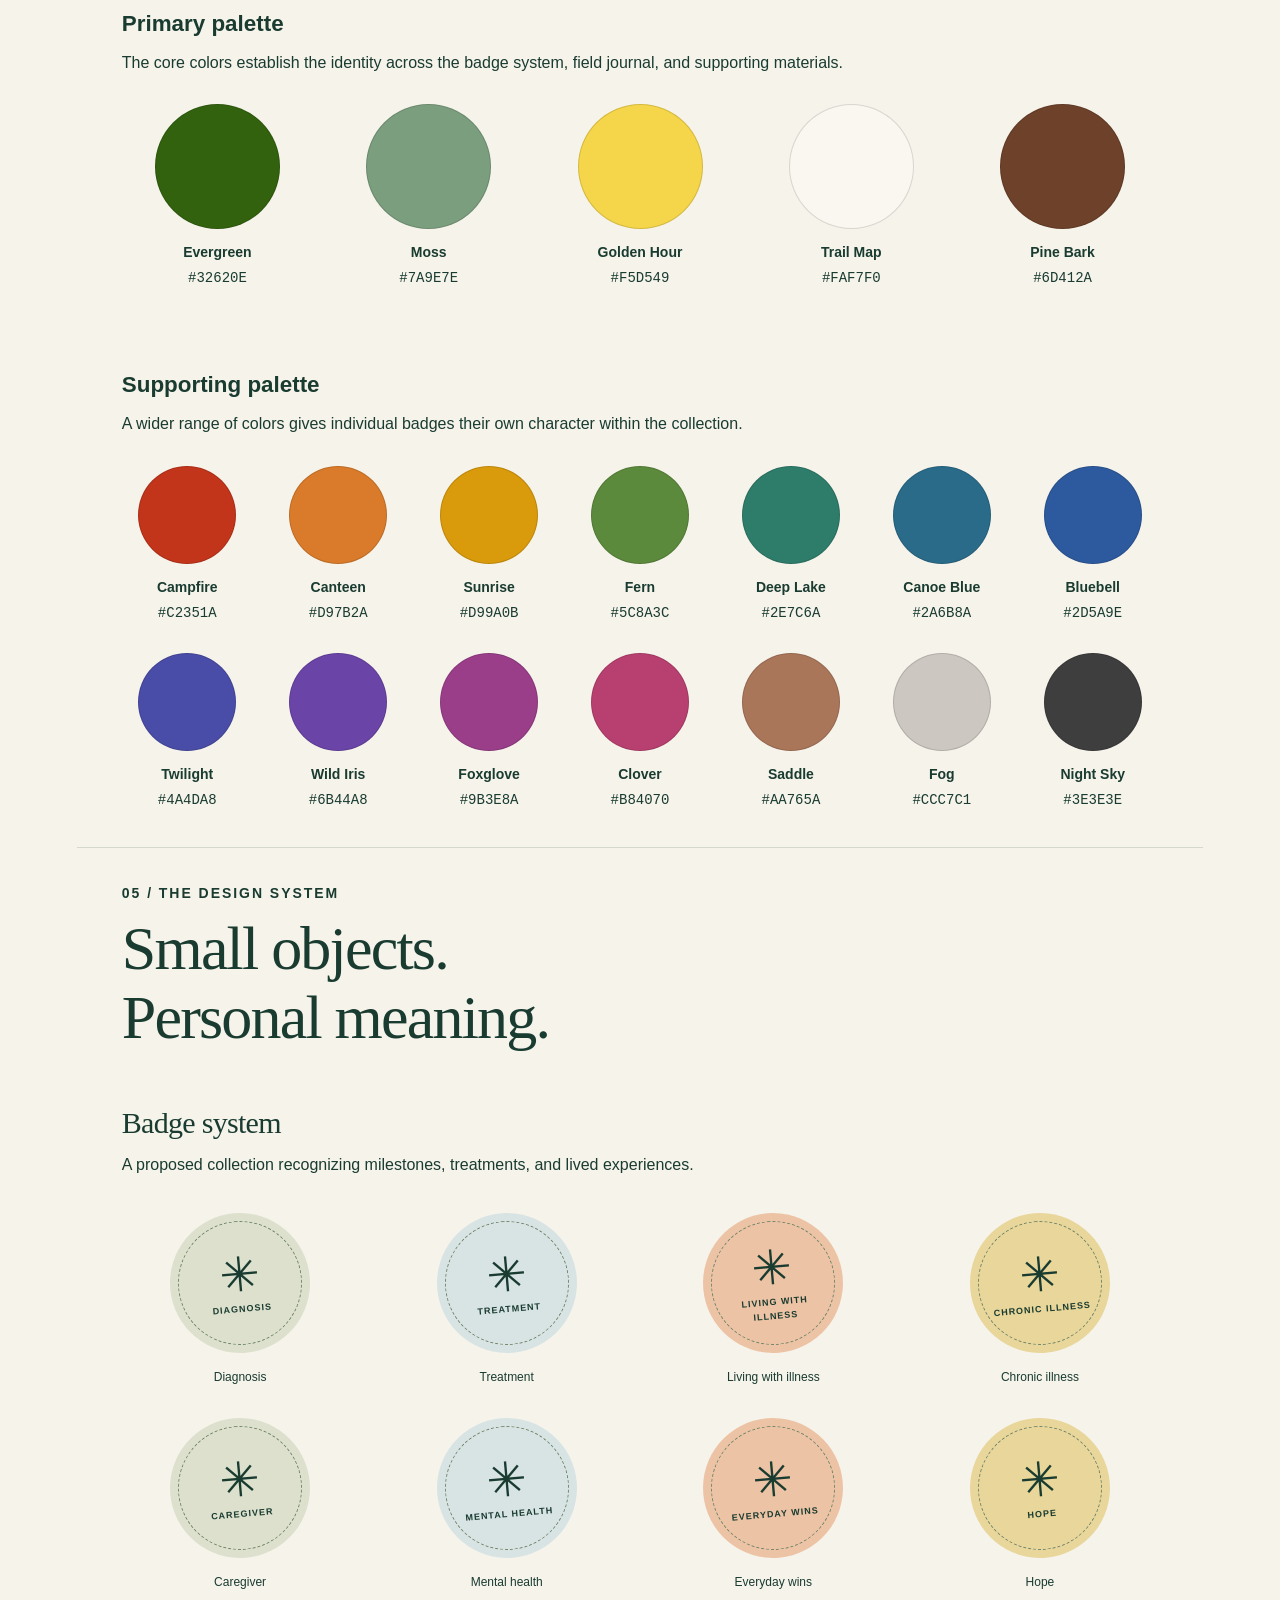
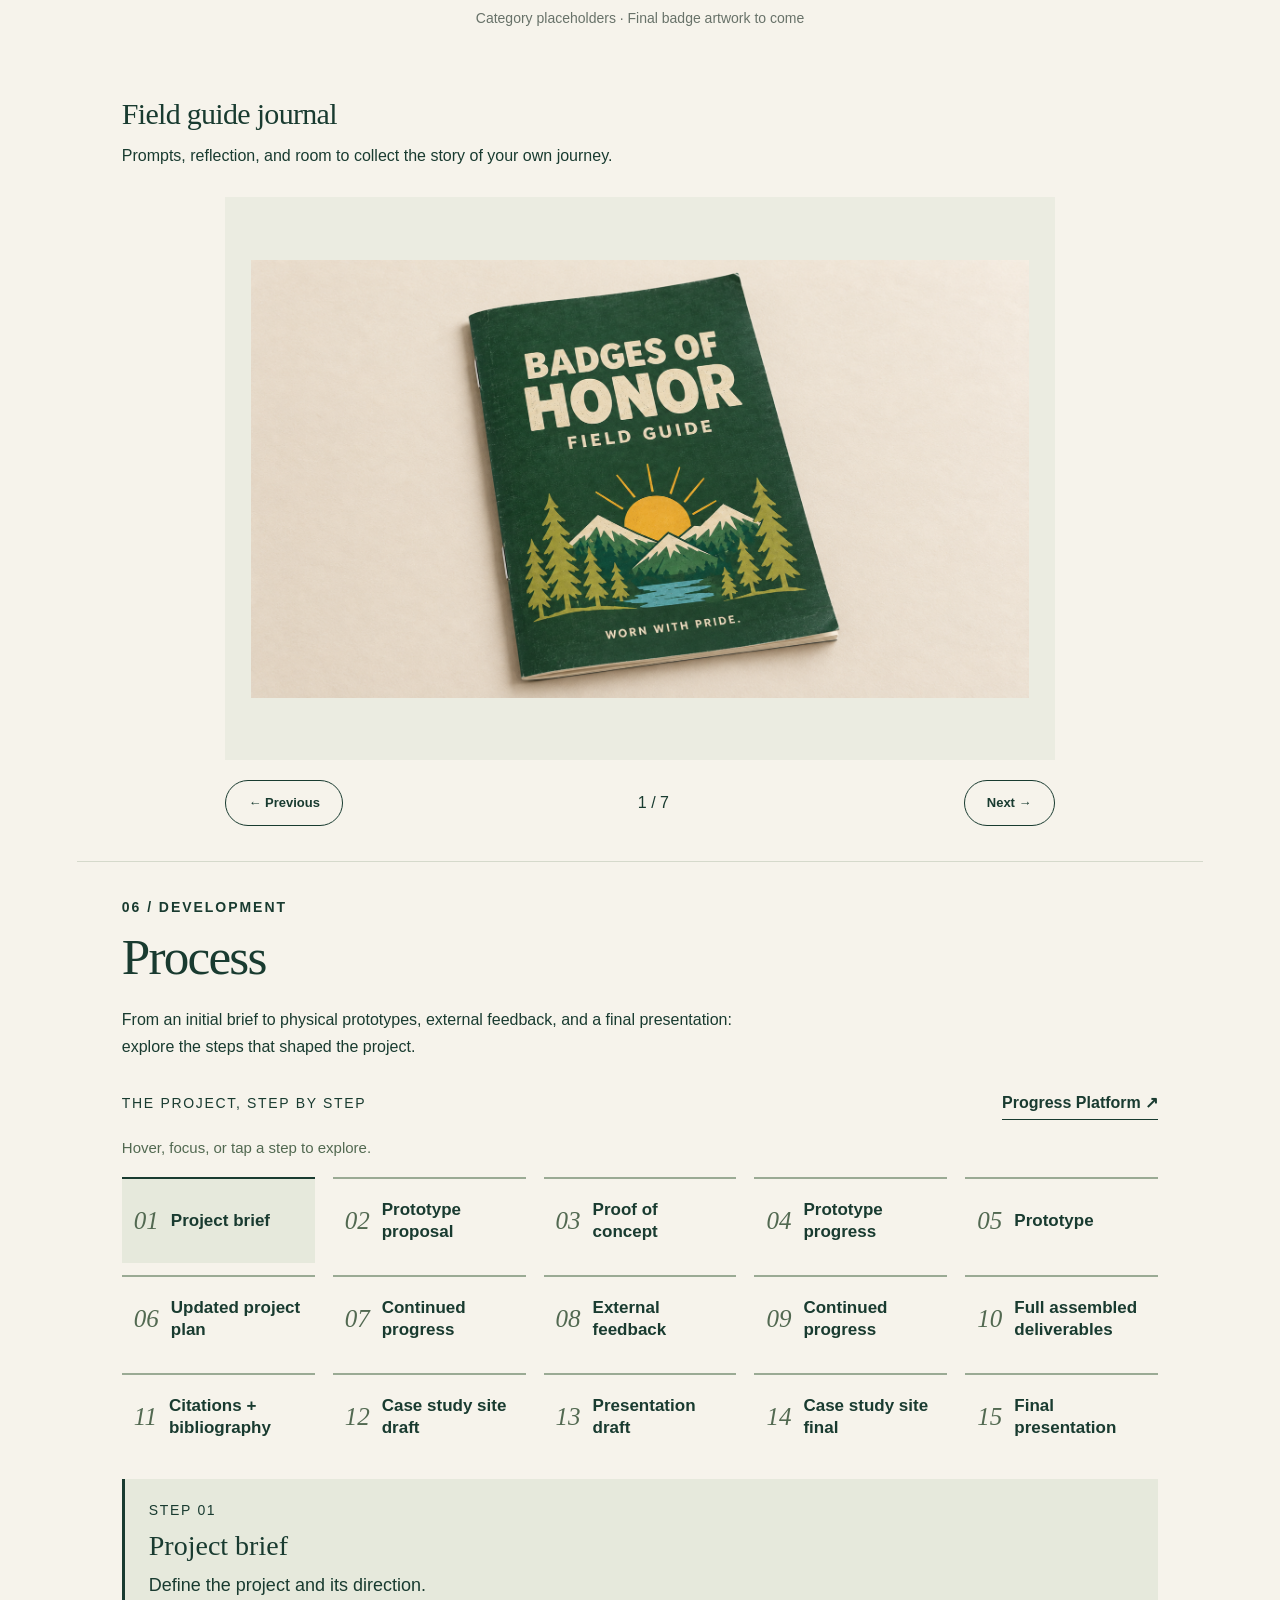
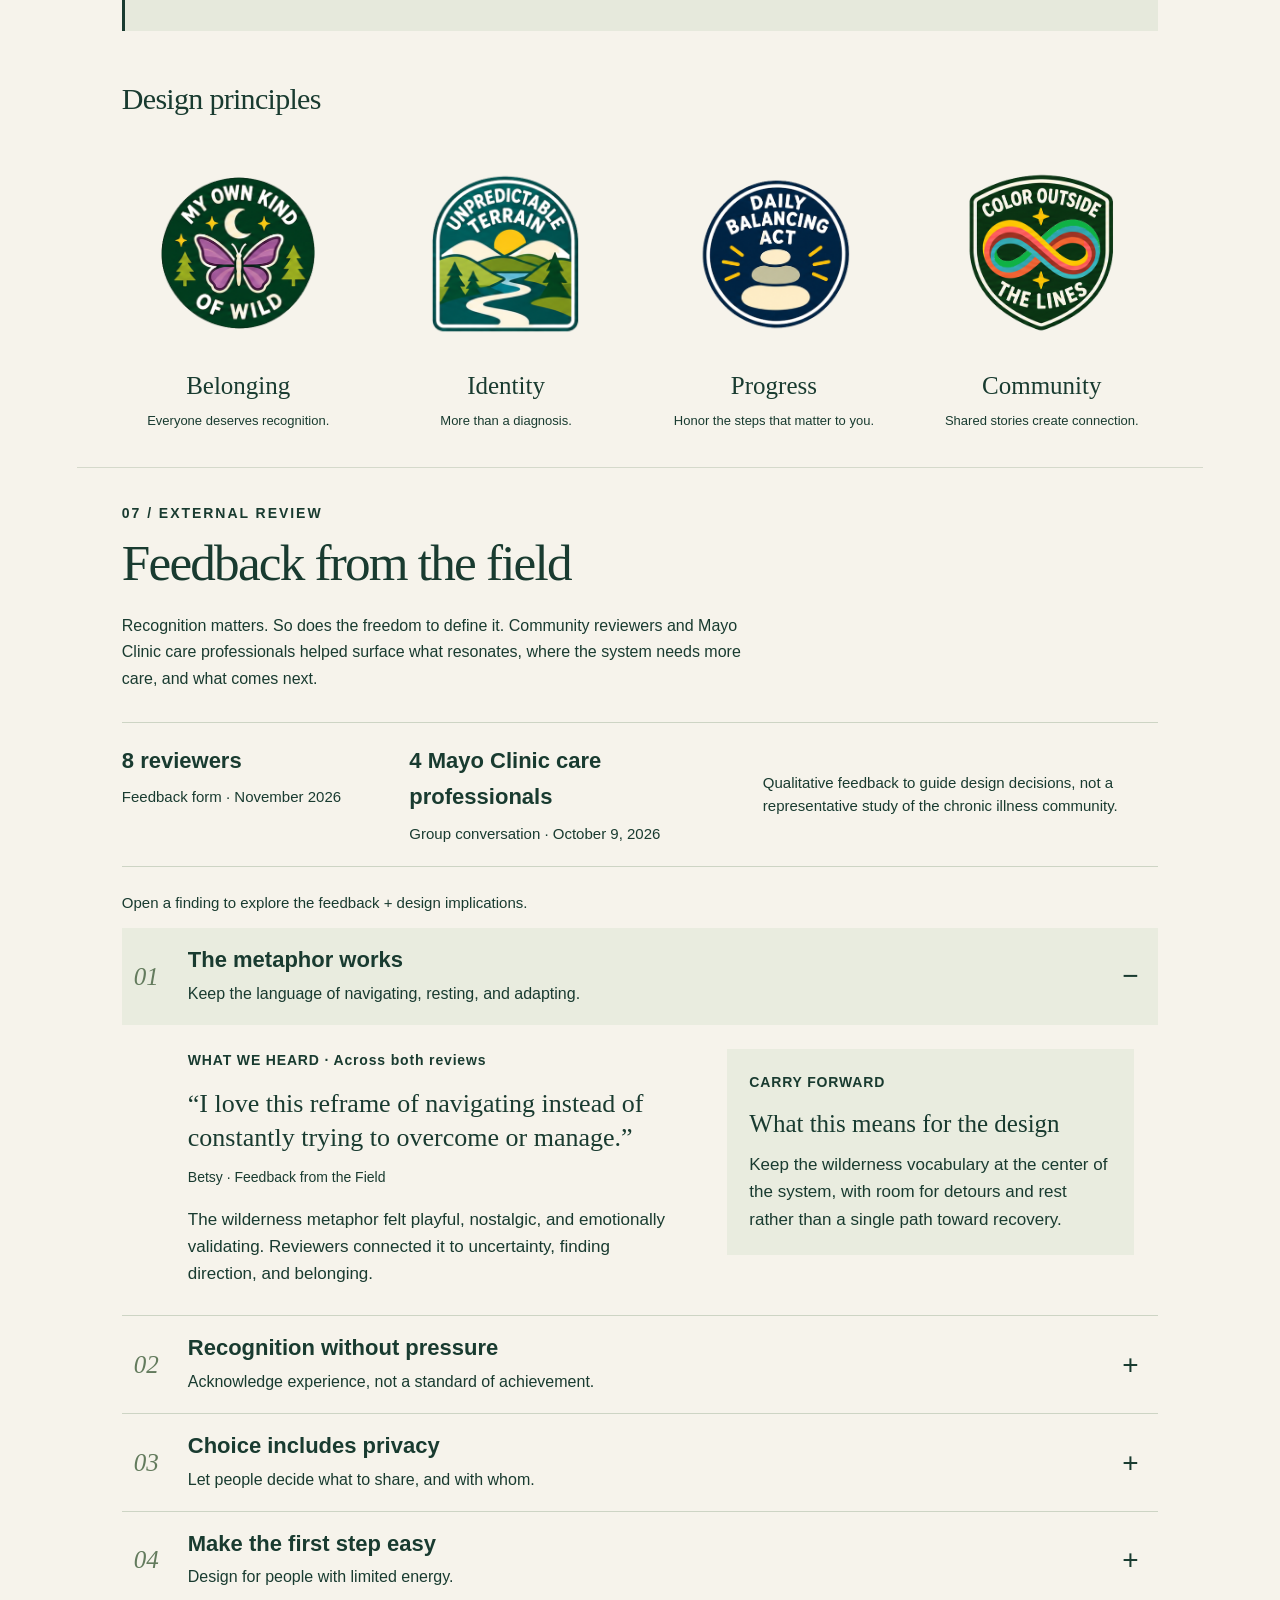
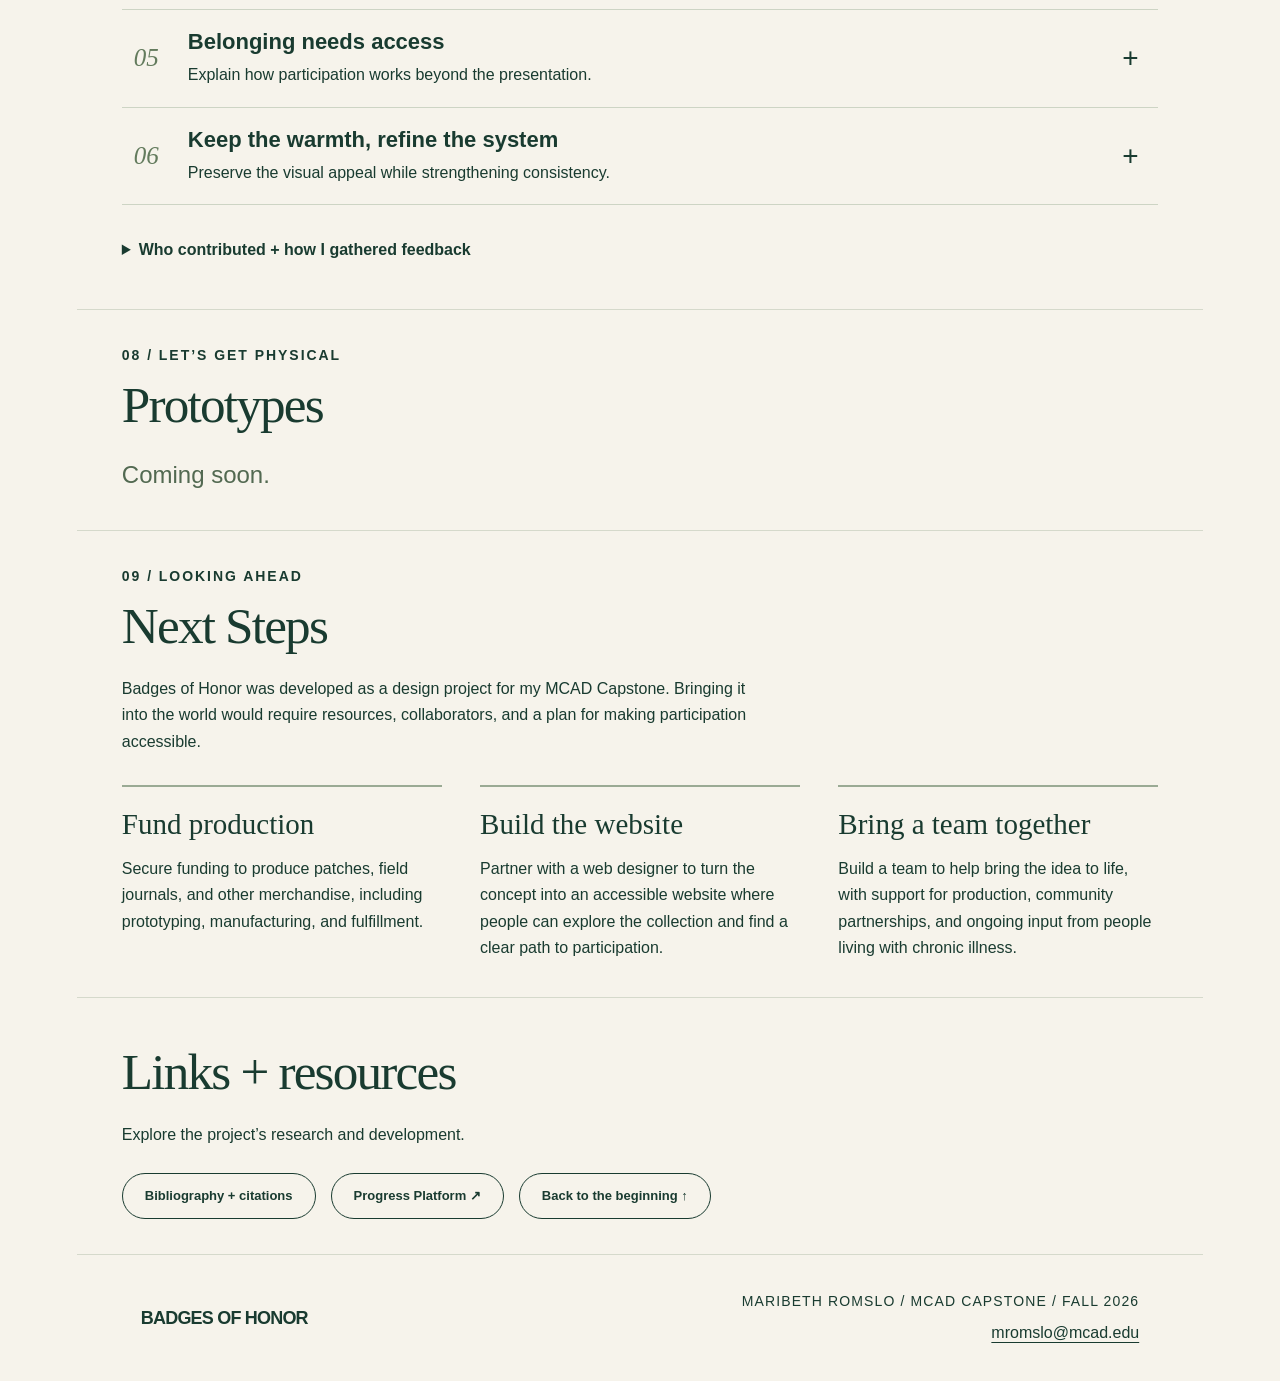
==== commit 0305997f: "Add files via upload" ====
--- a/index.html
+++ b/index.html
@@ -394,7 +394,7 @@
       </section>
       <section id="why" class="why">
         <div>
-          <p class="eyebrow">THE WHY</p>
+          <p class="eyebrow">01 / THE WHY</p>
           <blockquote>
             “We celebrate birthdays, graduations, and championships. Why don’t
             we celebrate the courage it takes to navigate illness?”
@@ -433,7 +433,7 @@
       </section>
       <section class="section context-triptych" id="section-01" aria-label="The problem and opportunity">
         <div>
-          <p class="eyebrow">01 / CONTEXT</p>
+          <p class="eyebrow">02 / CONTEXT</p>
           <h2>The problem</h2>
           <p>
             Illness can become the primary lens through which people are seen.
@@ -453,7 +453,7 @@
           </div>
         </div>
         <div>
-          <p class="eyebrow">02 / OPPORTUNITY</p>
+          
           <h2>The opportunity</h2>
           <p>
             What if healthcare borrowed from the language of scouting, national
@@ -677,7 +677,7 @@
         <details class="feedback-reviewers"><summary>Who contributed + how I gathered feedback</summary><div><p>The community round shared the capstone presentation through a Google Form. Eight reviewers responded to the concept, visual identity, language, badges, field journal, and potential participation.</p><p>The Mayo Clinic care team reviewed the Progress Platform before a group Zoom conversation on October 9, 2026:</p><ul><li><strong>Regan N. Trexel, CCLS</strong> · Certified Child Life Specialist, pediatric hematology/oncology</li><li><strong>Jordan C. Karow, APRN, C.N.P., D.N.P.</strong> · Nurse practitioner, inpatient palliative care</li><li><strong>Melissa K. Smith, APRN, C.N.P., M.S.N.</strong> · Nurse practitioner, pediatric palliative care</li><li><strong>Erin E. Taylor, M.S.W., L.I.C.S.W.</strong> · Social worker, outpatient palliative care</li></ul><p>These findings are synthesized from my two external-feedback assignments. Design priorities and next steps describe work to carry forward, rather than completed changes.</p></div></details>
       </section>
       <section class="section prototypes-section" id="prototypes">
-        <p class="eyebrow">08 / PROTOTYPES</p>
+        <p class="eyebrow">08 / LET’S GET PHYSICAL</p>
         <h2>Prototypes</h2>
         <p class="prototype-coming-soon">Coming soon.</p>
       </section>
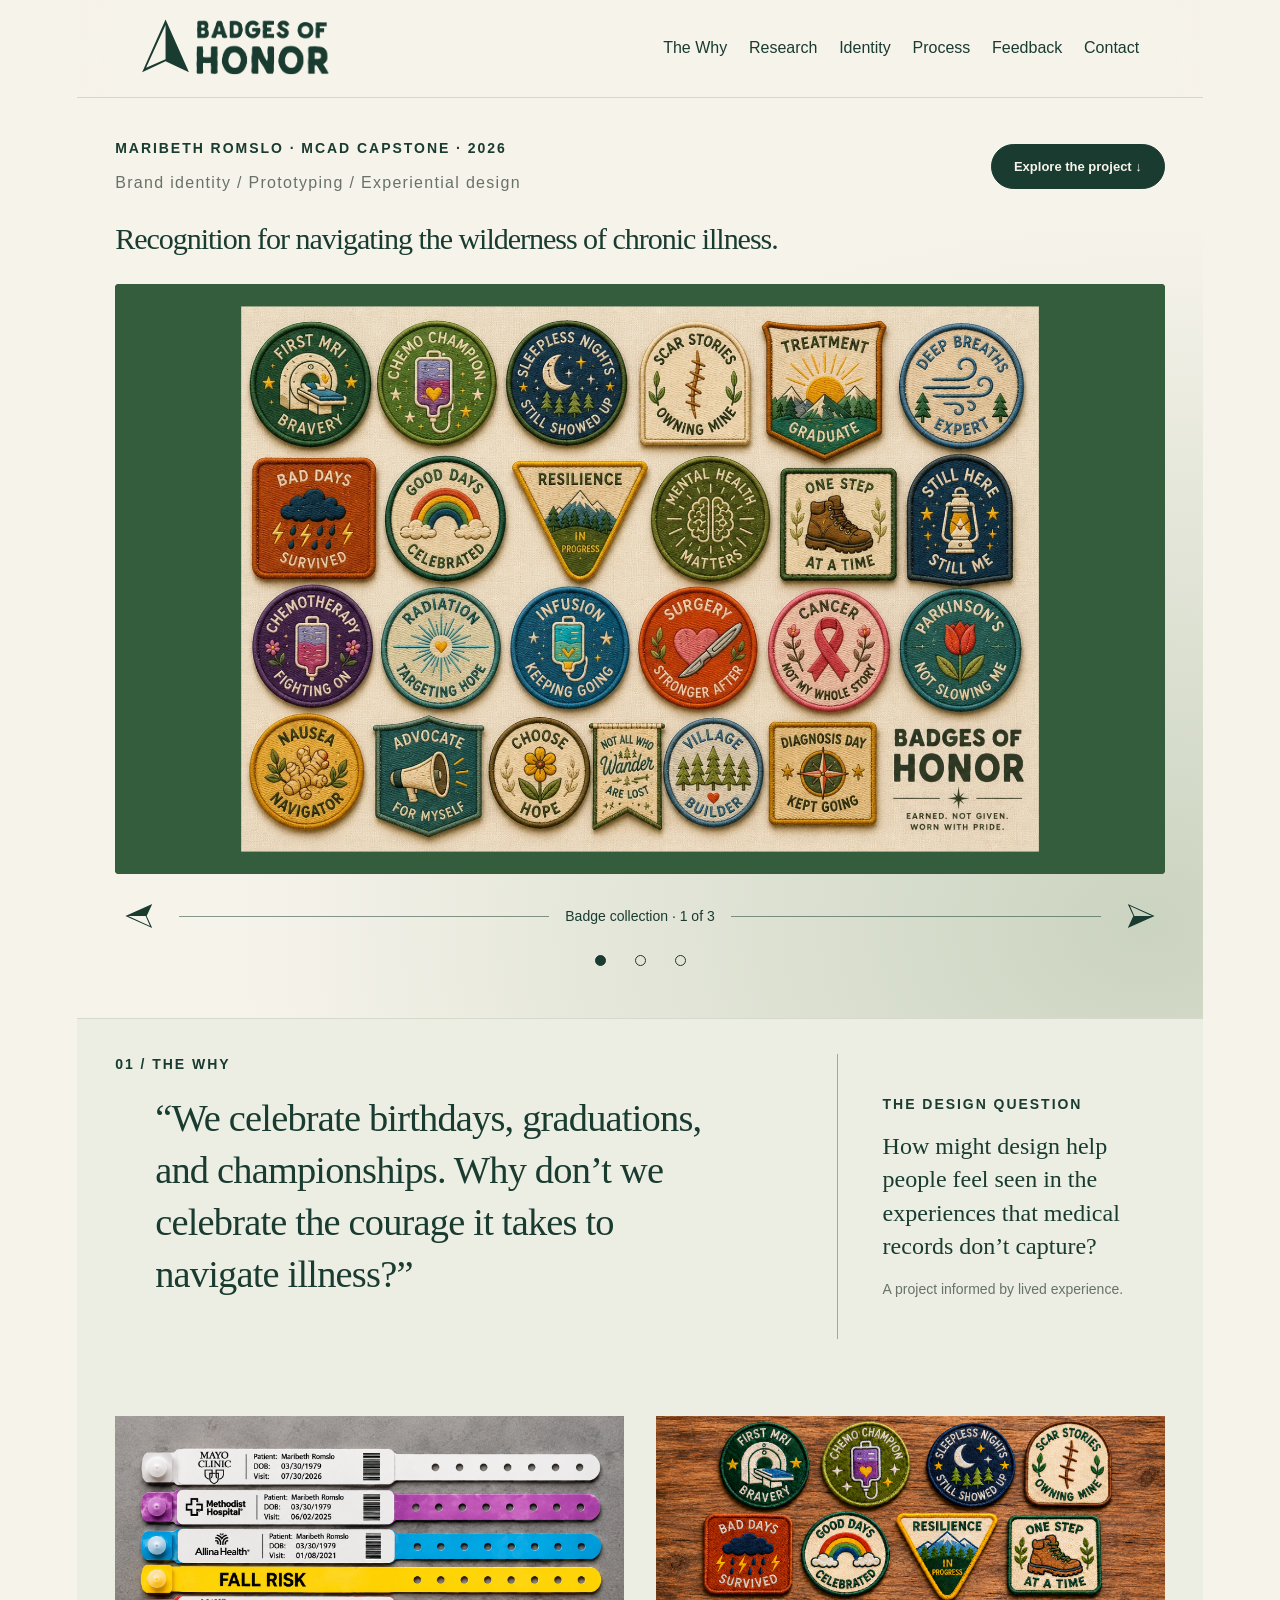
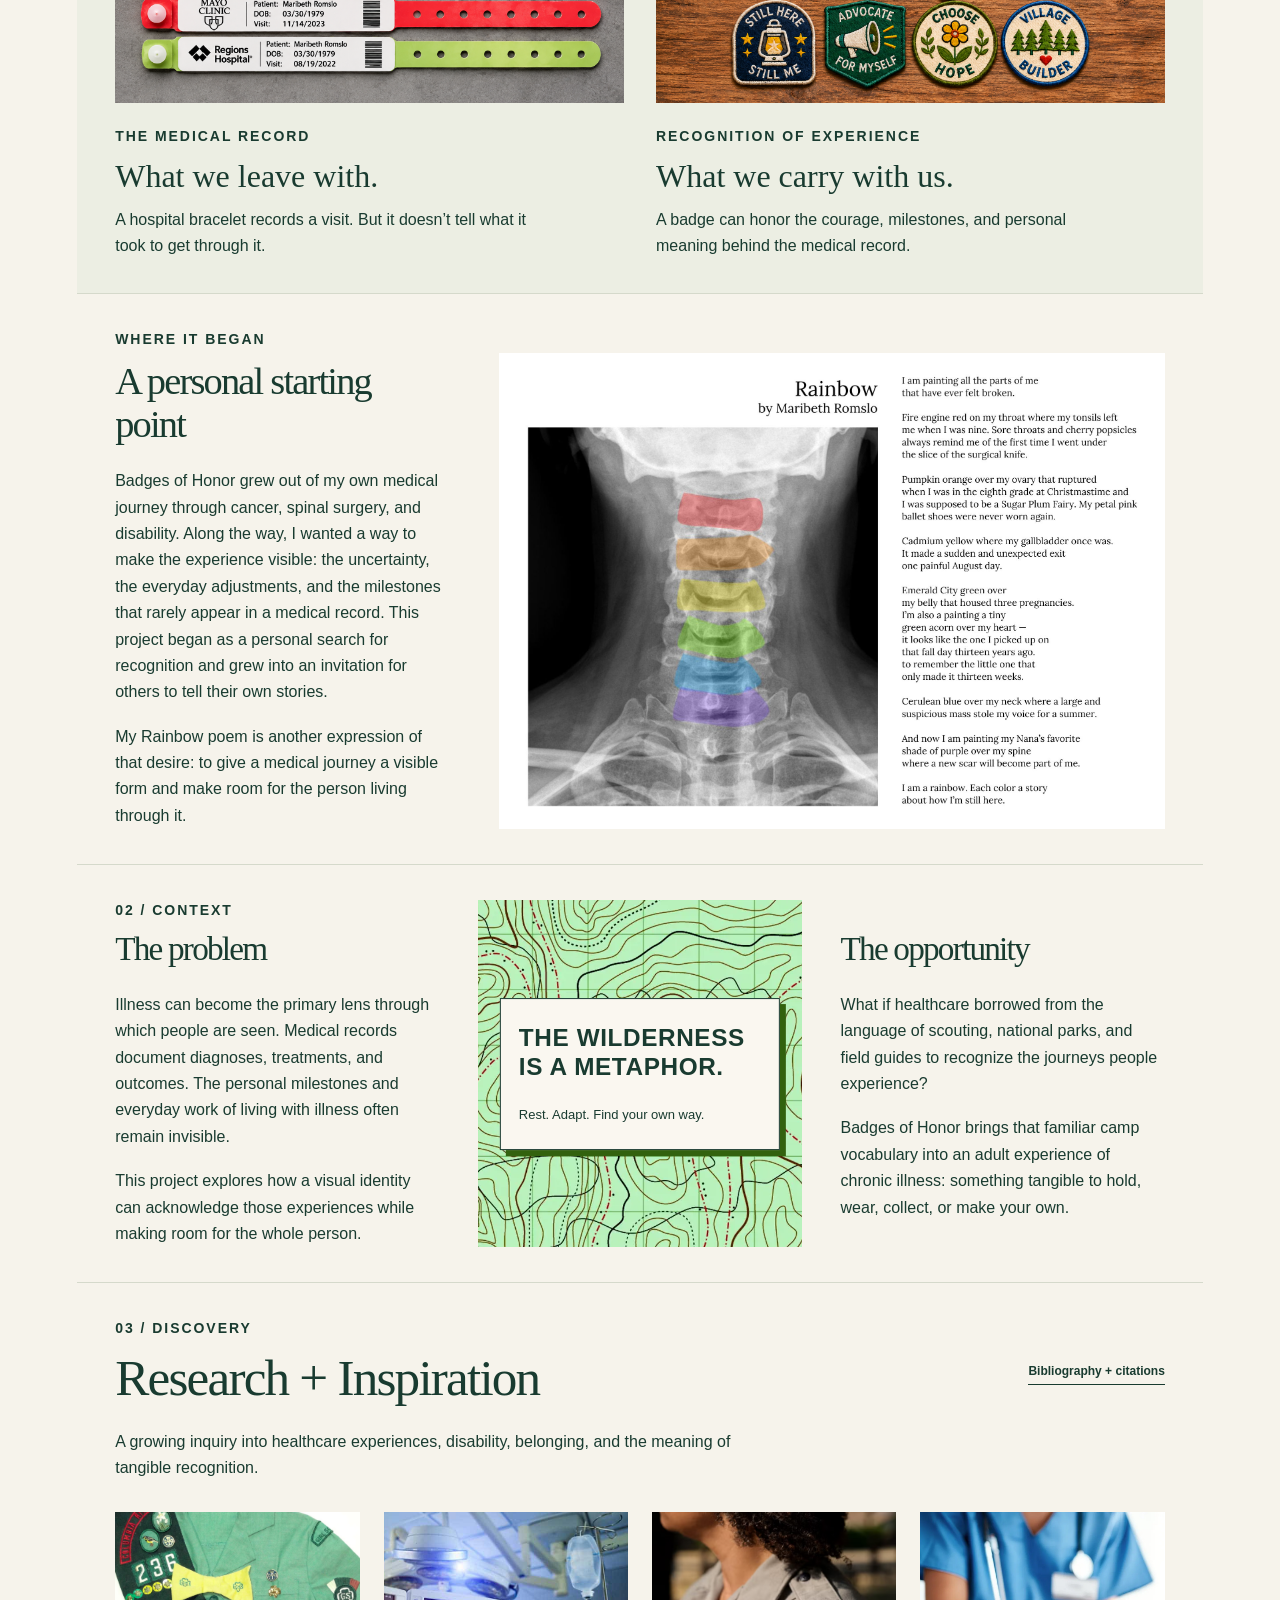
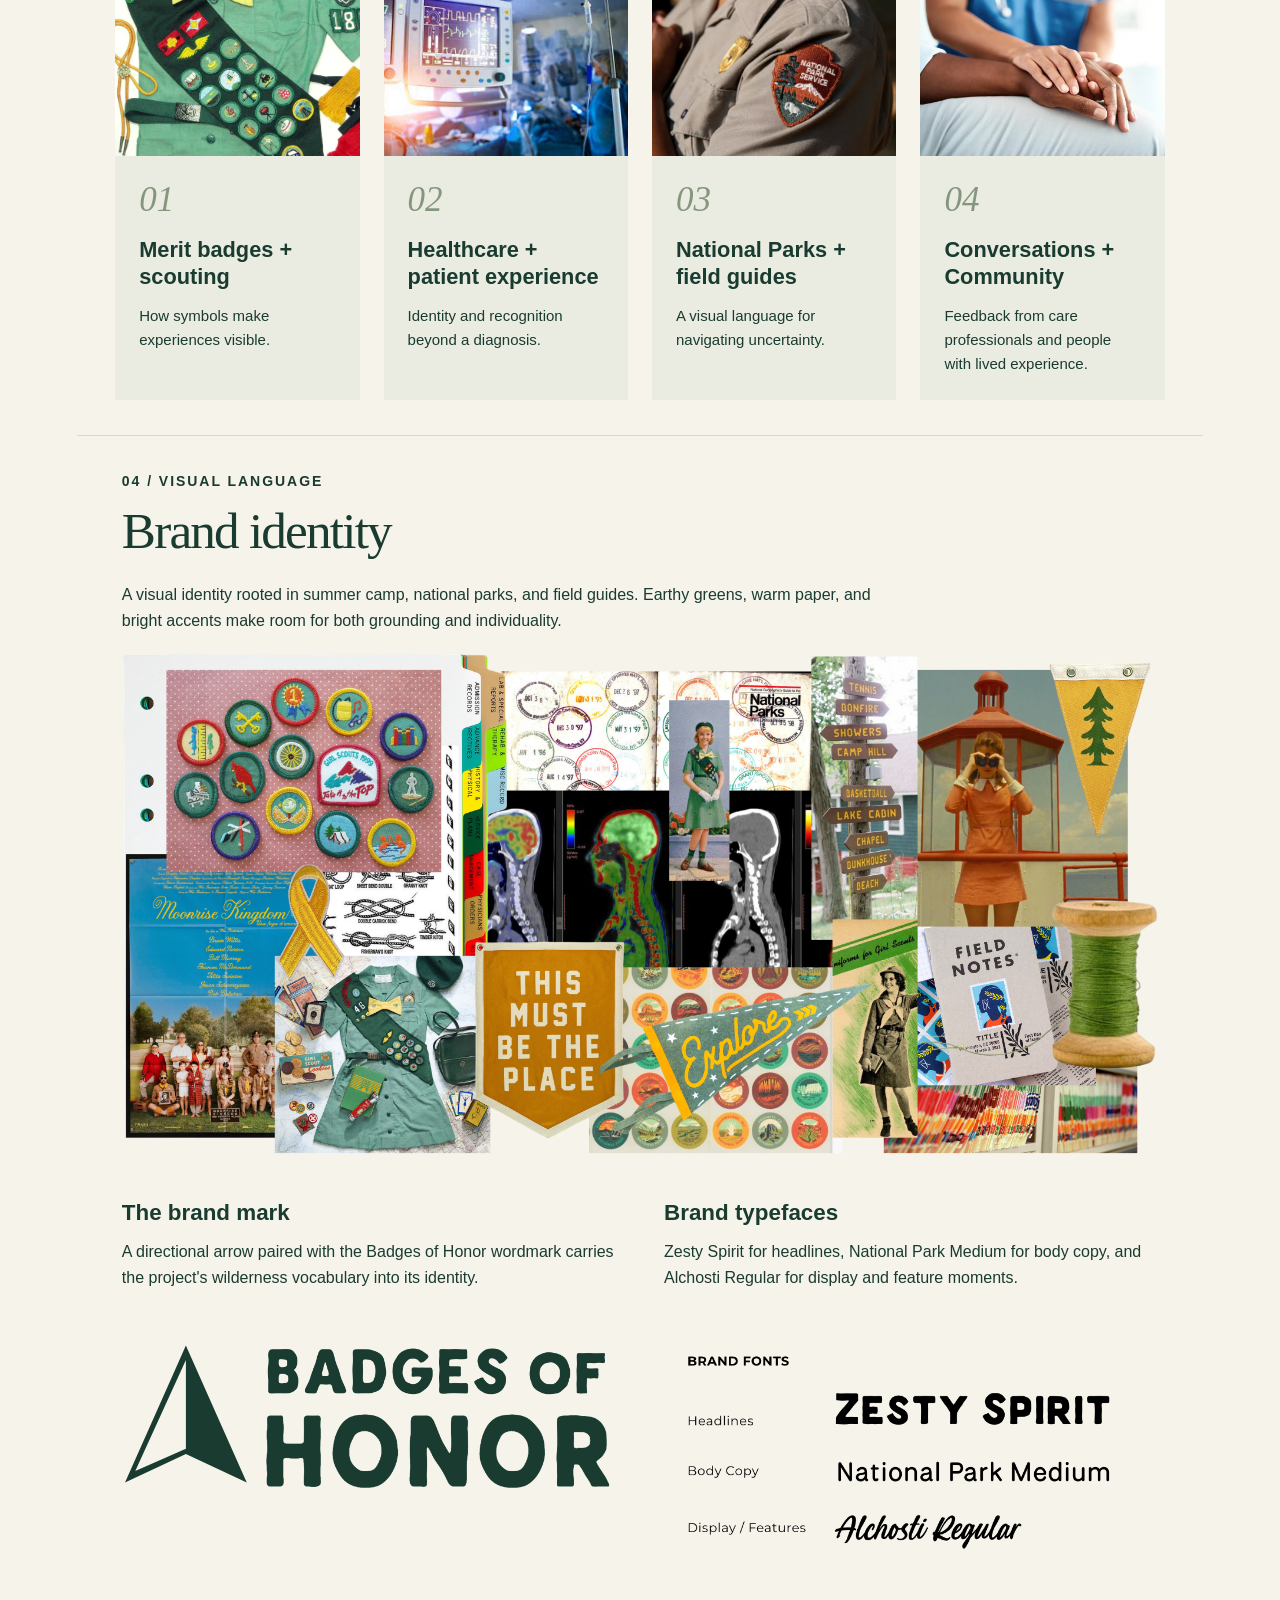
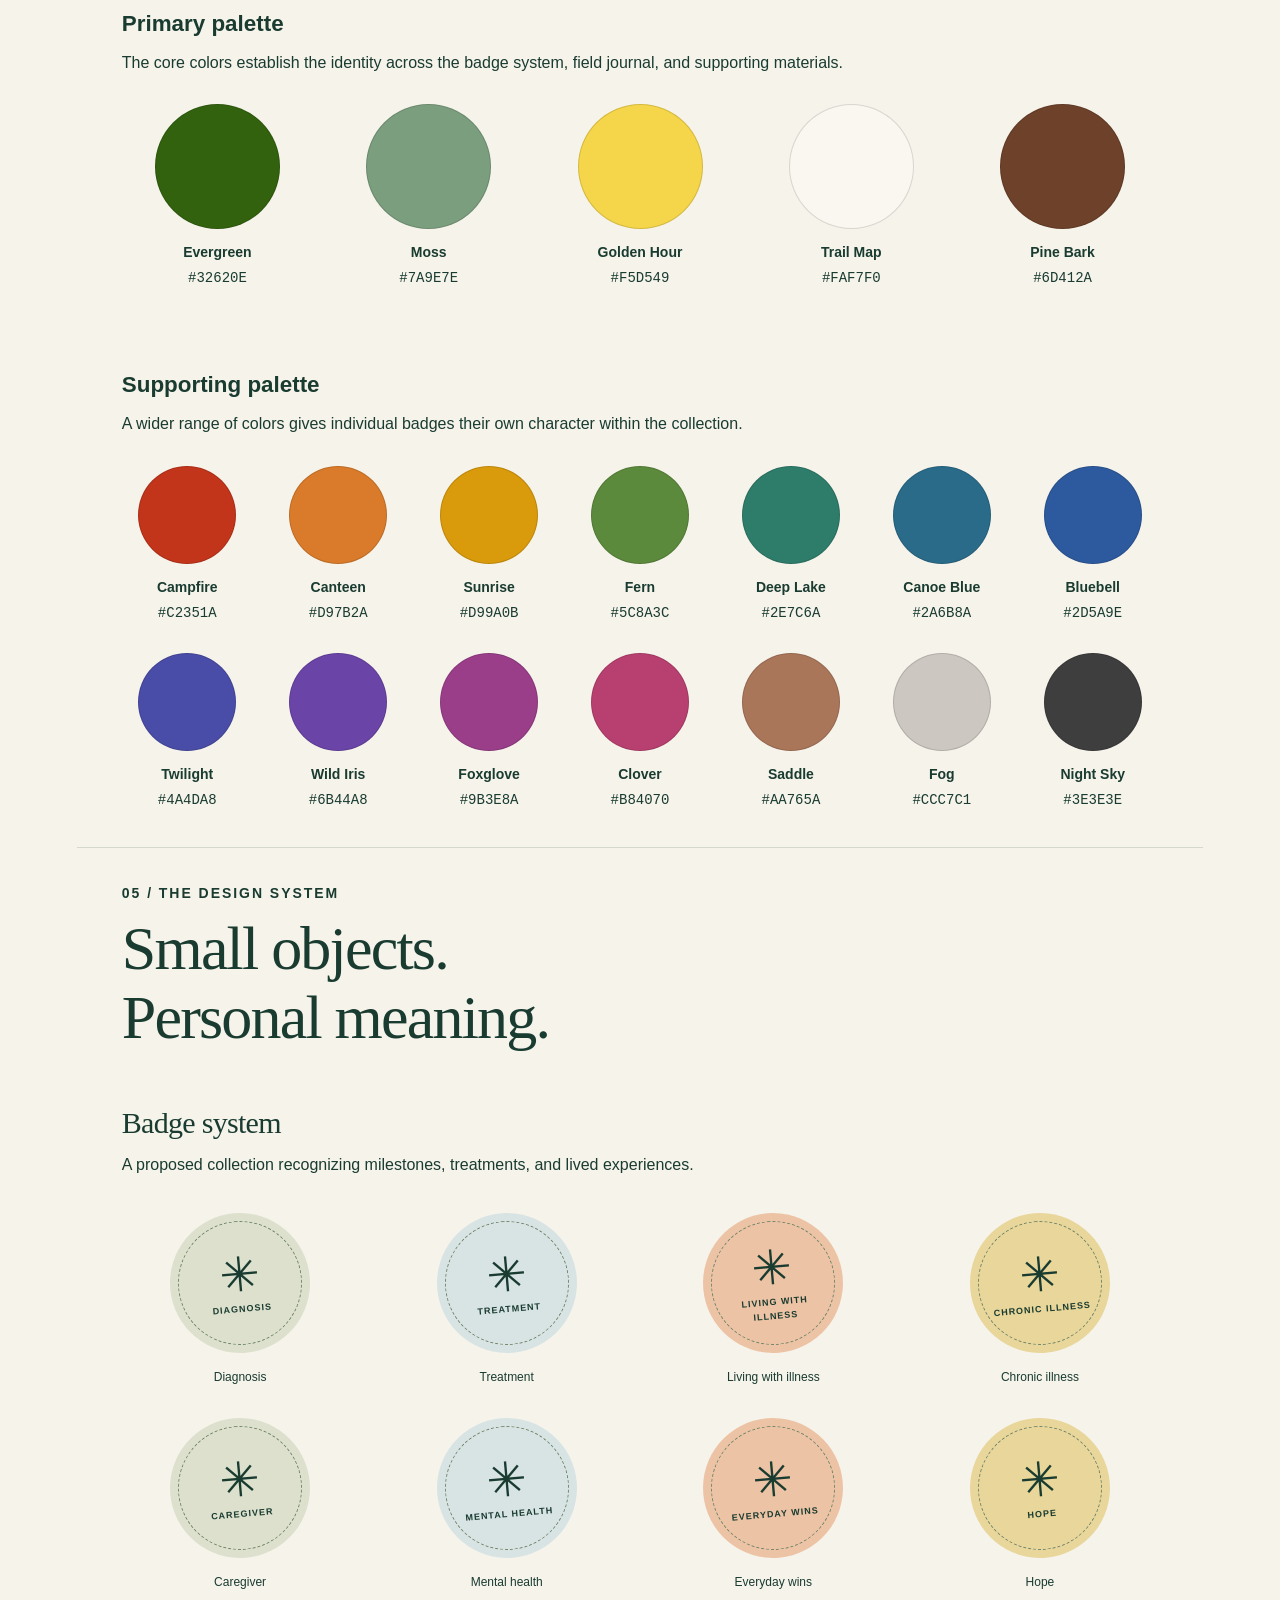
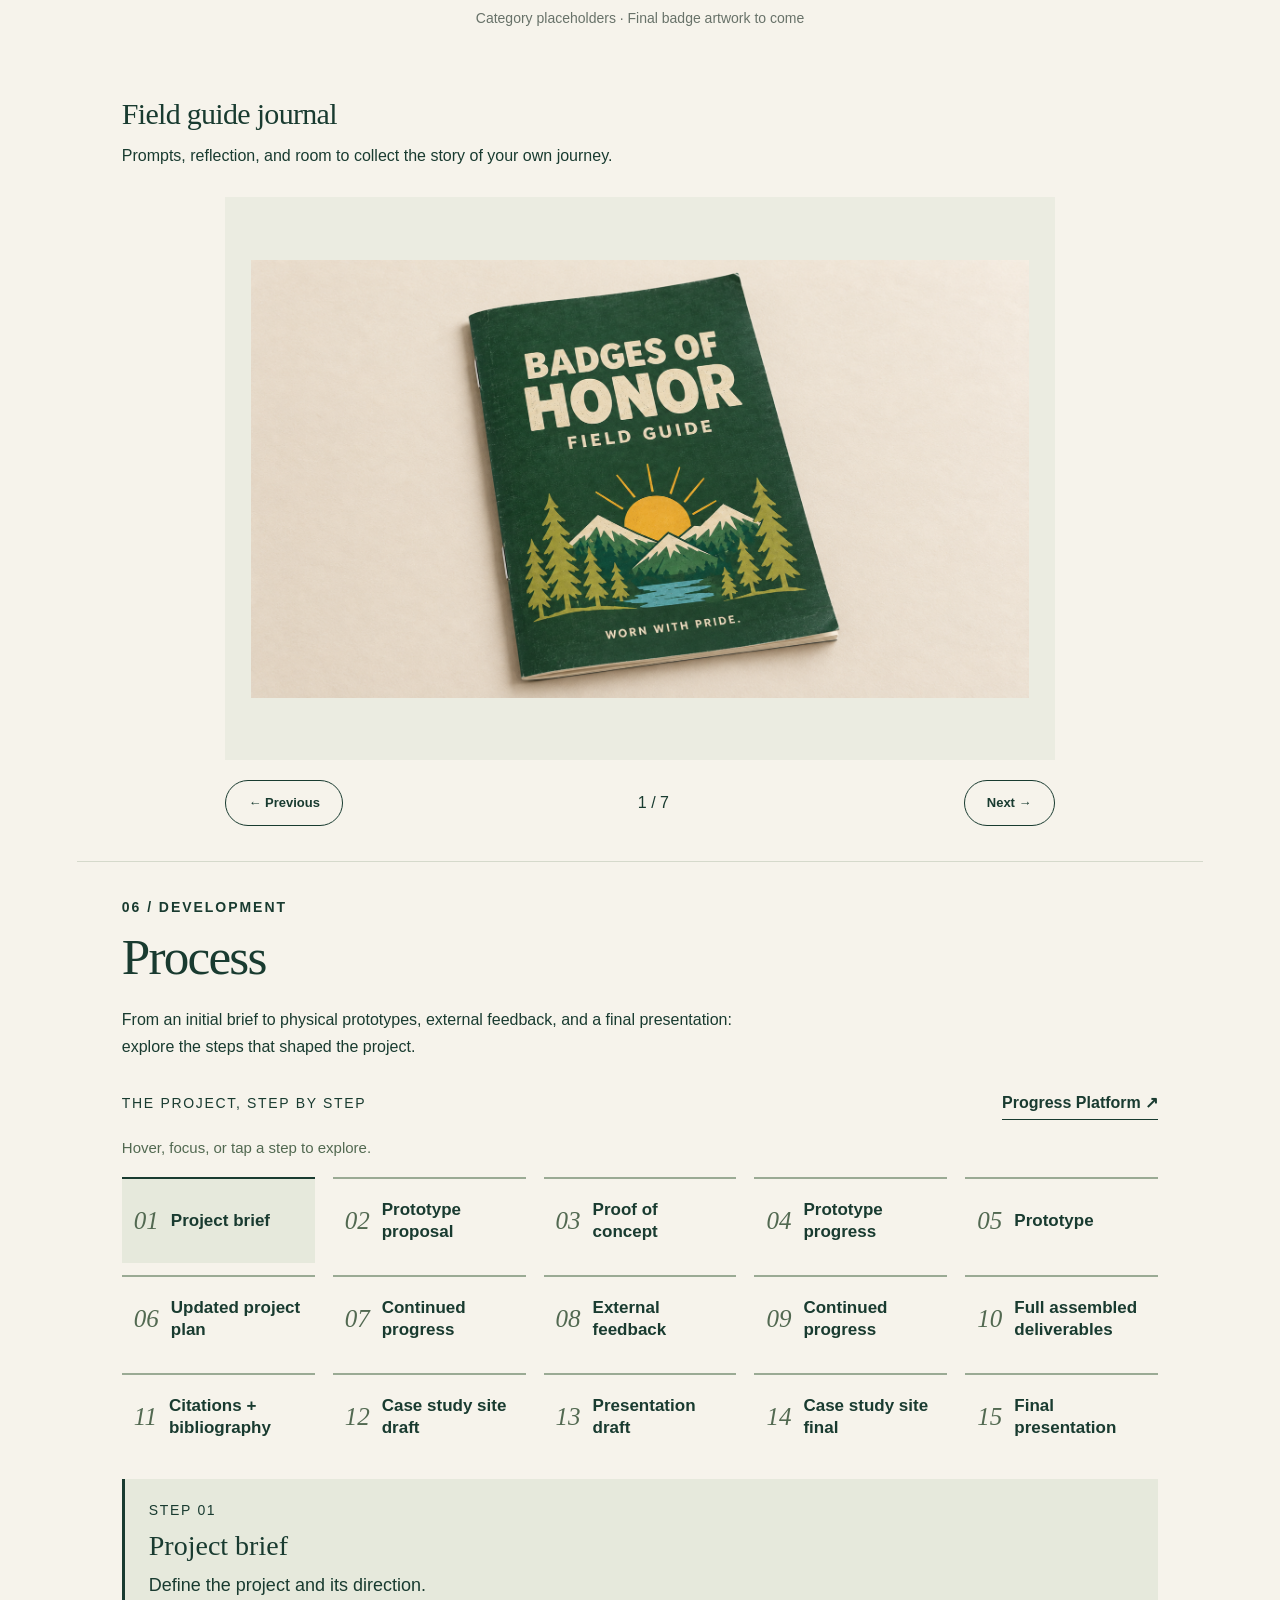
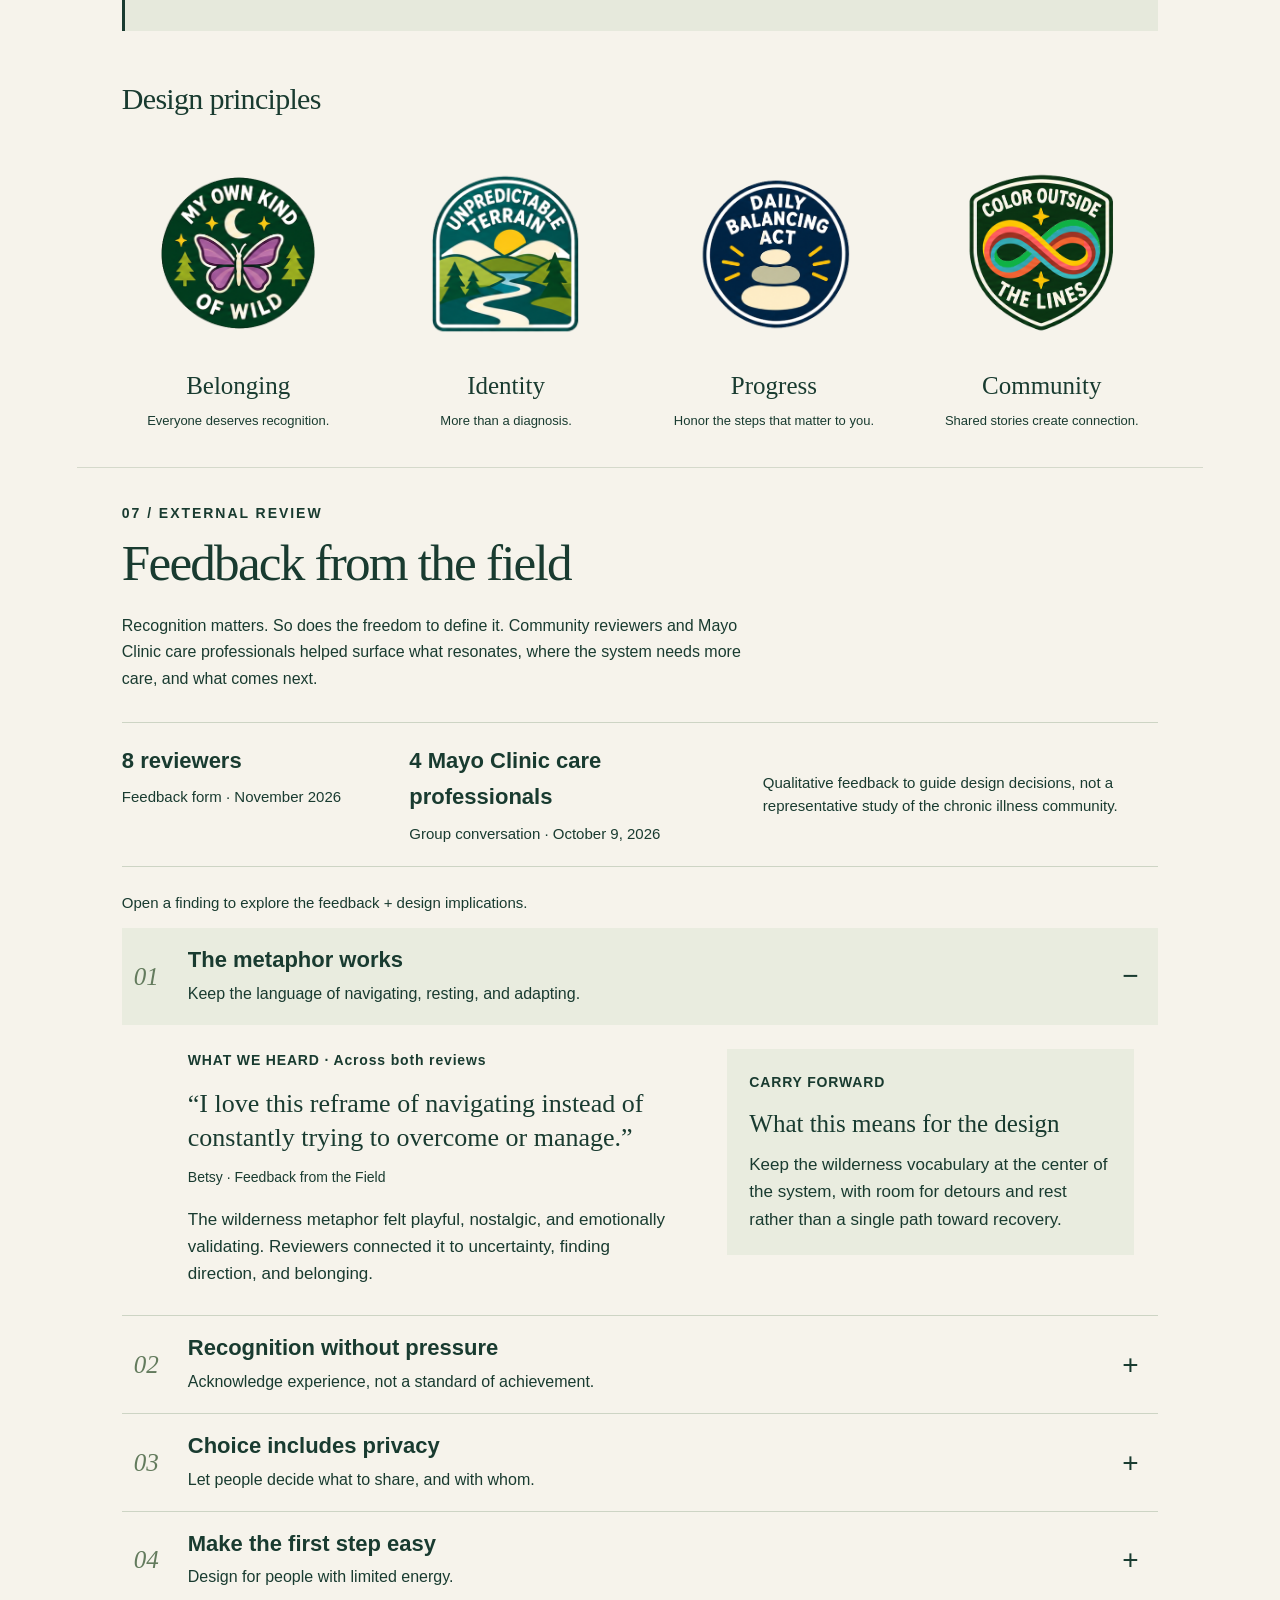
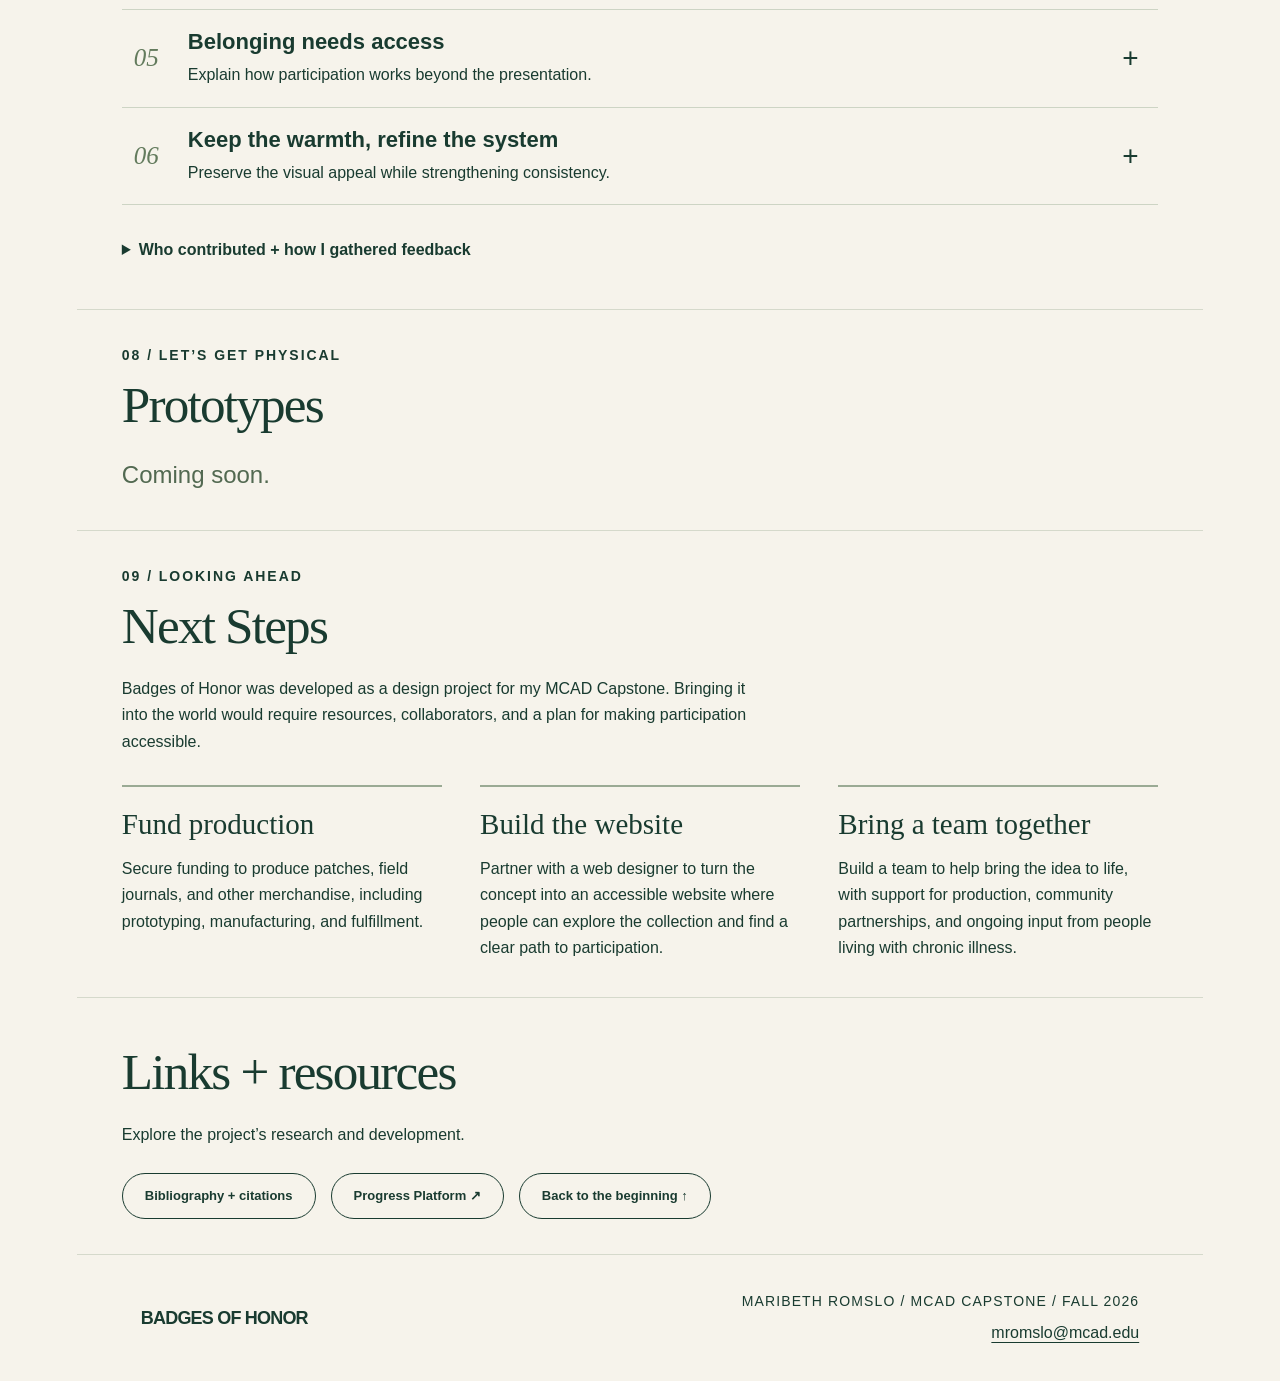
==== commit 0b84e776: "Add files via upload" ====
--- a/index.html
+++ b/index.html
@@ -349,6 +349,11 @@
 @media(min-width:951px) { .hero > h1.hero-statement { white-space:nowrap; } }
 @media(max-width:650px) { .hero > h1.hero-statement { font-size:clamp(26px,6vw,36px); white-space:normal; } }
 </style>
+<style>
+/* Match the Context label's space so the two headings align. */
+.context-triptych .opportunity-alignment-spacer { visibility:hidden; }
+@media(max-width:650px) { .context-triptych .opportunity-alignment-spacer { display:none; } }
+</style>
 </head>
   <body>
     <a class="skip" href="#overview">Skip to content</a>
@@ -453,7 +458,7 @@
           </div>
         </div>
         <div>
-          
+          <p class="eyebrow opportunity-alignment-spacer" aria-hidden="true">&nbsp;</p>
           <h2>The opportunity</h2>
           <p>
             What if healthcare borrowed from the language of scouting, national
